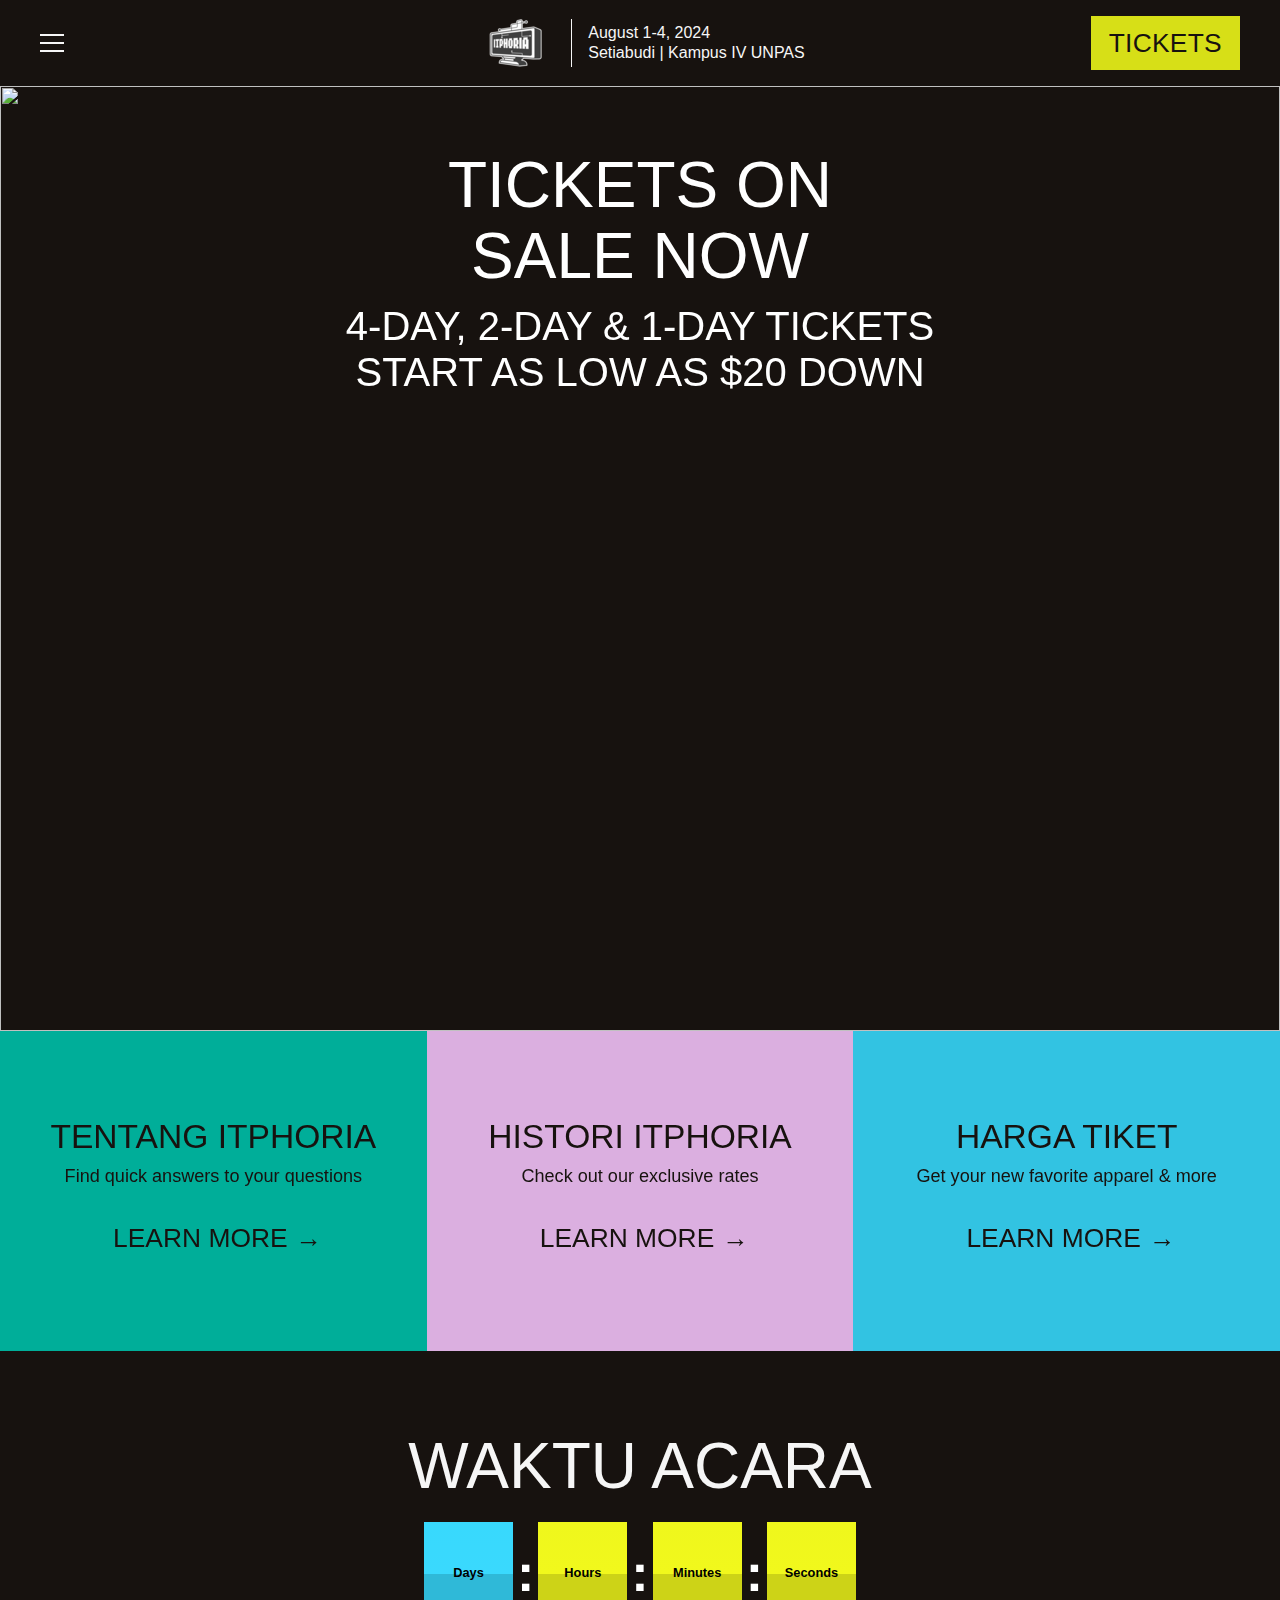
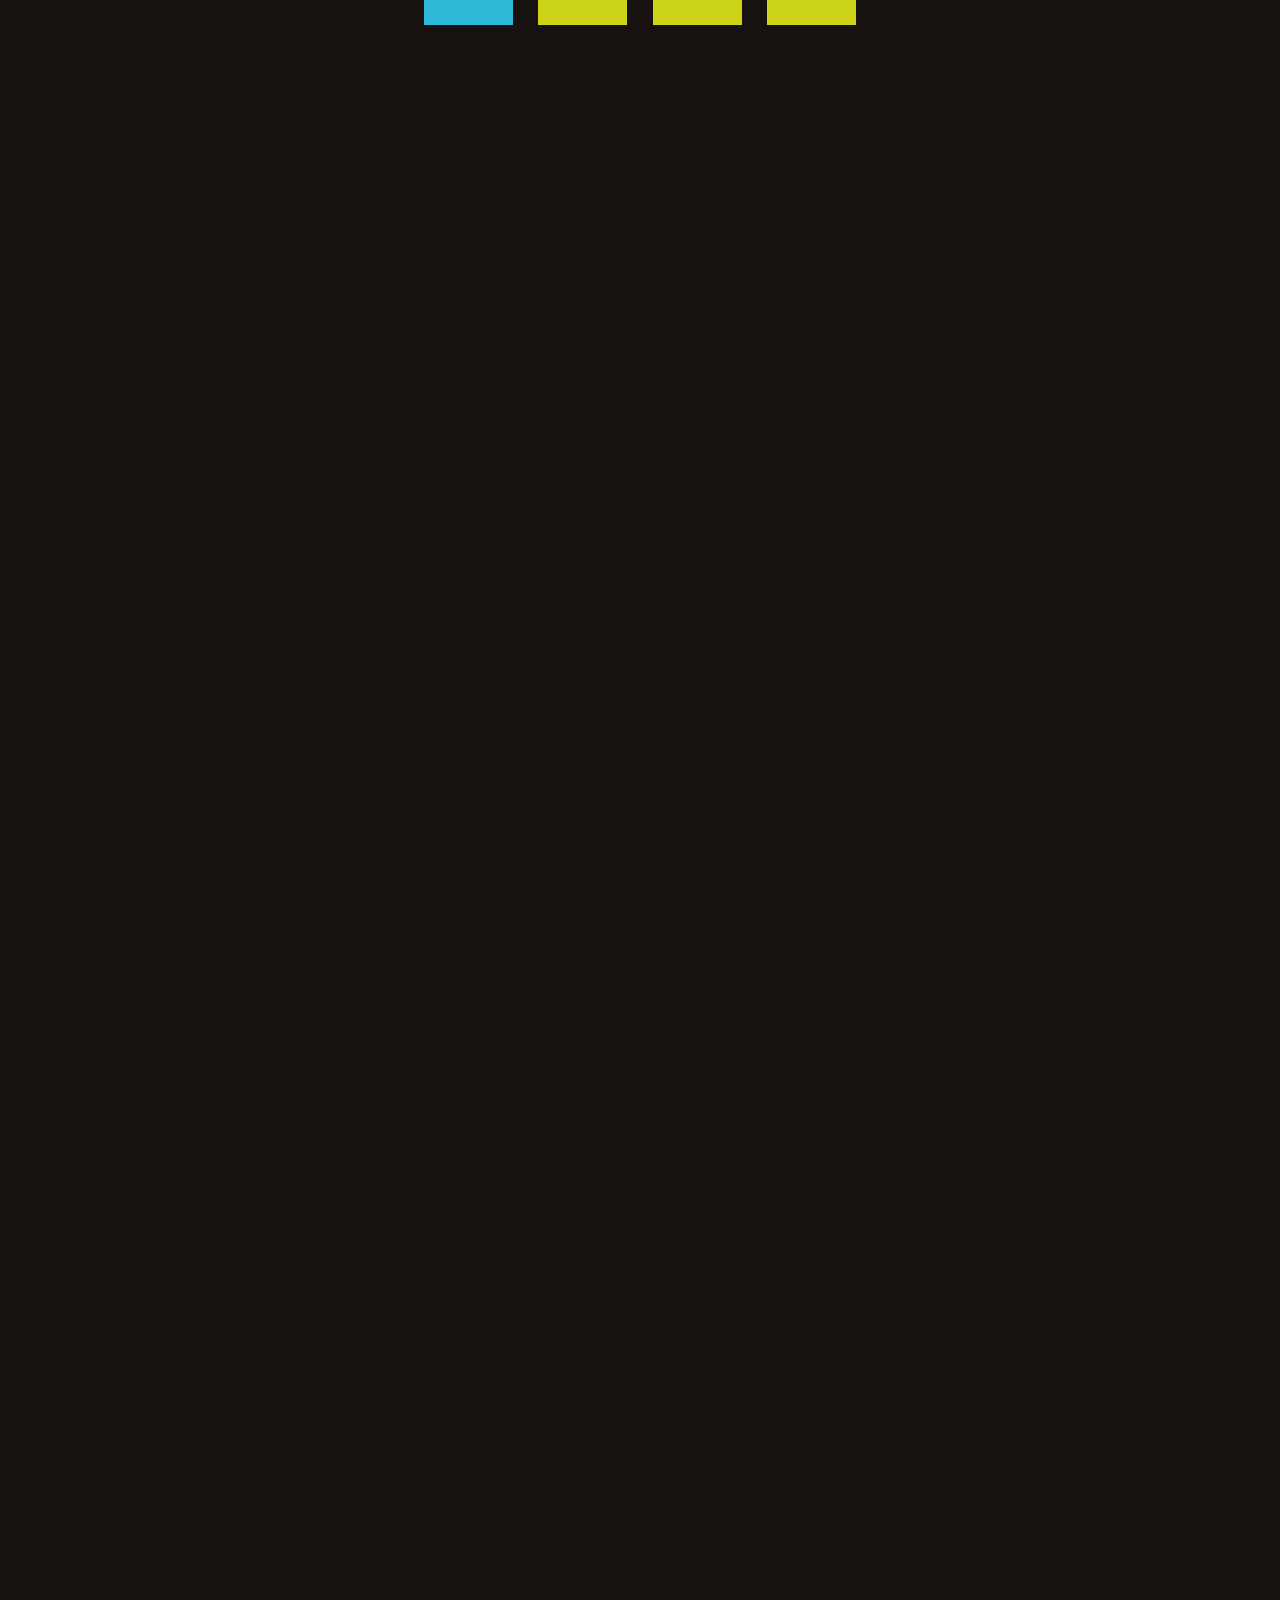
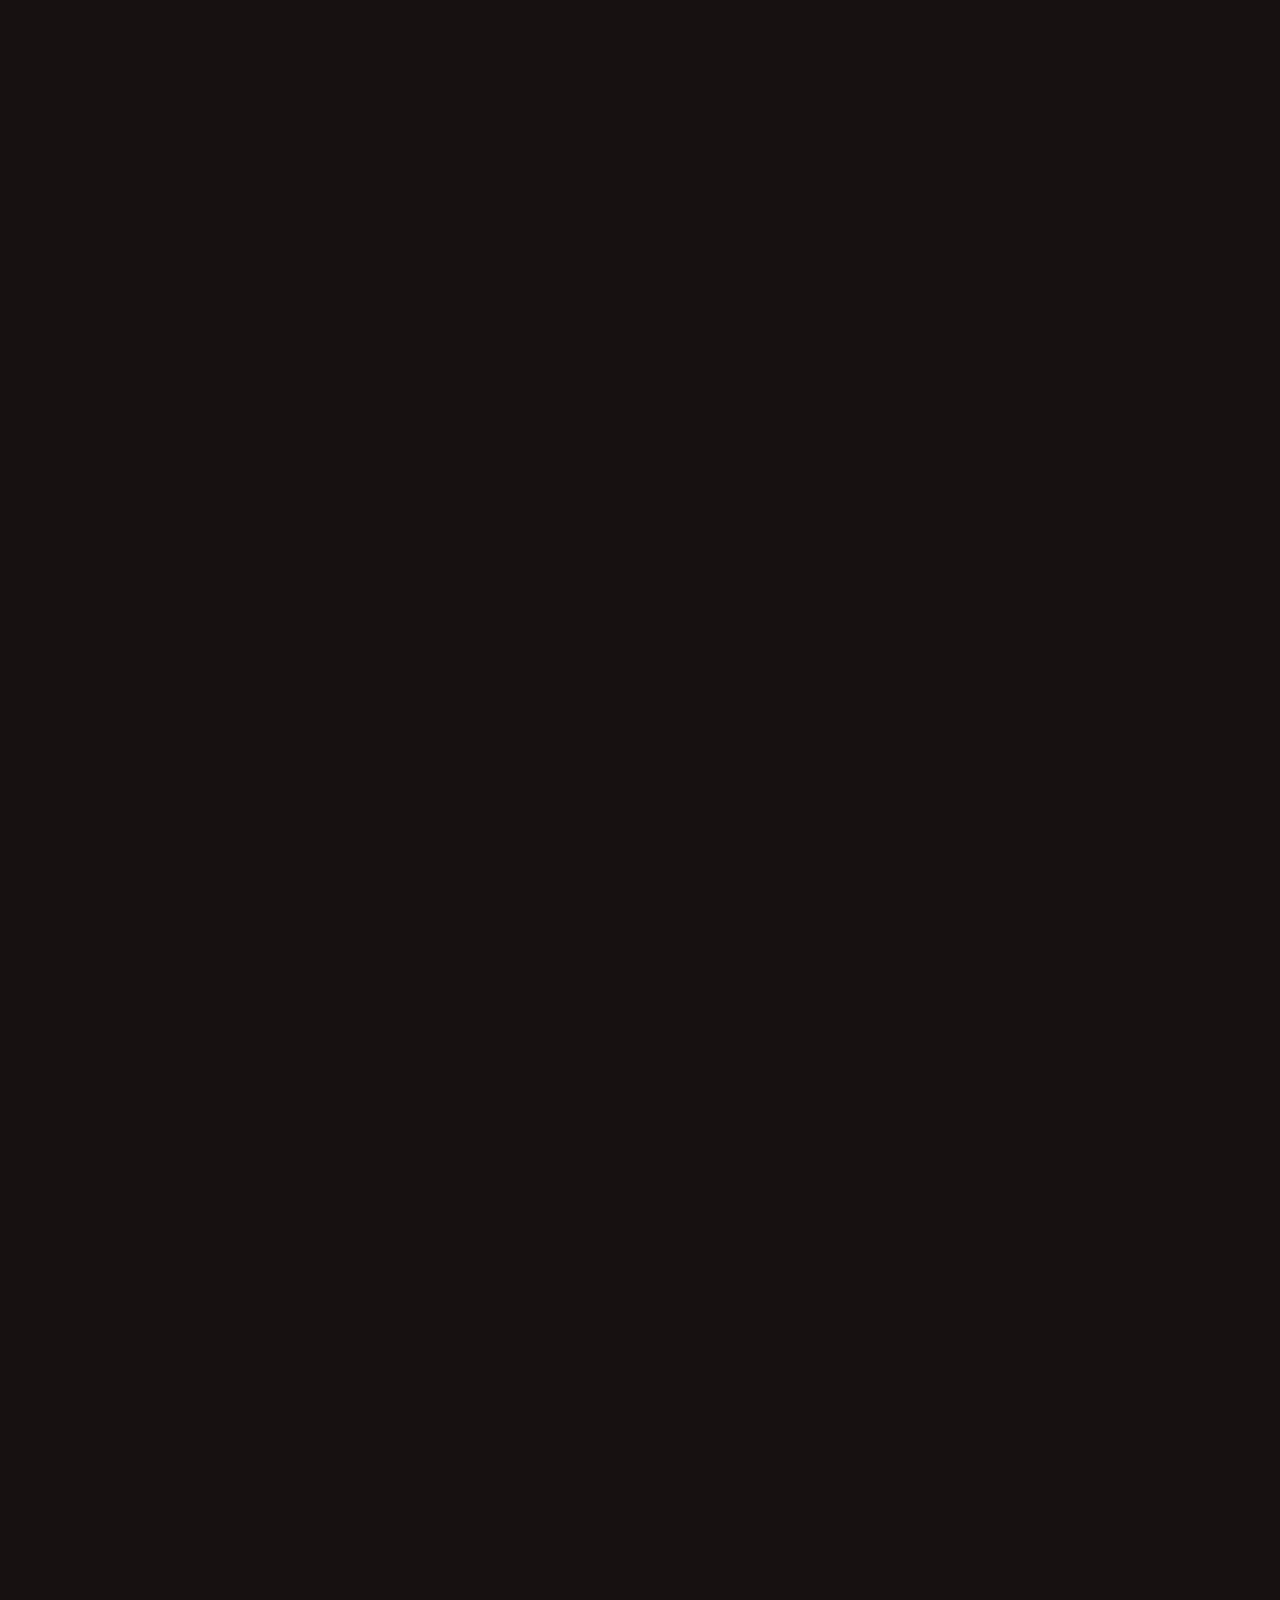
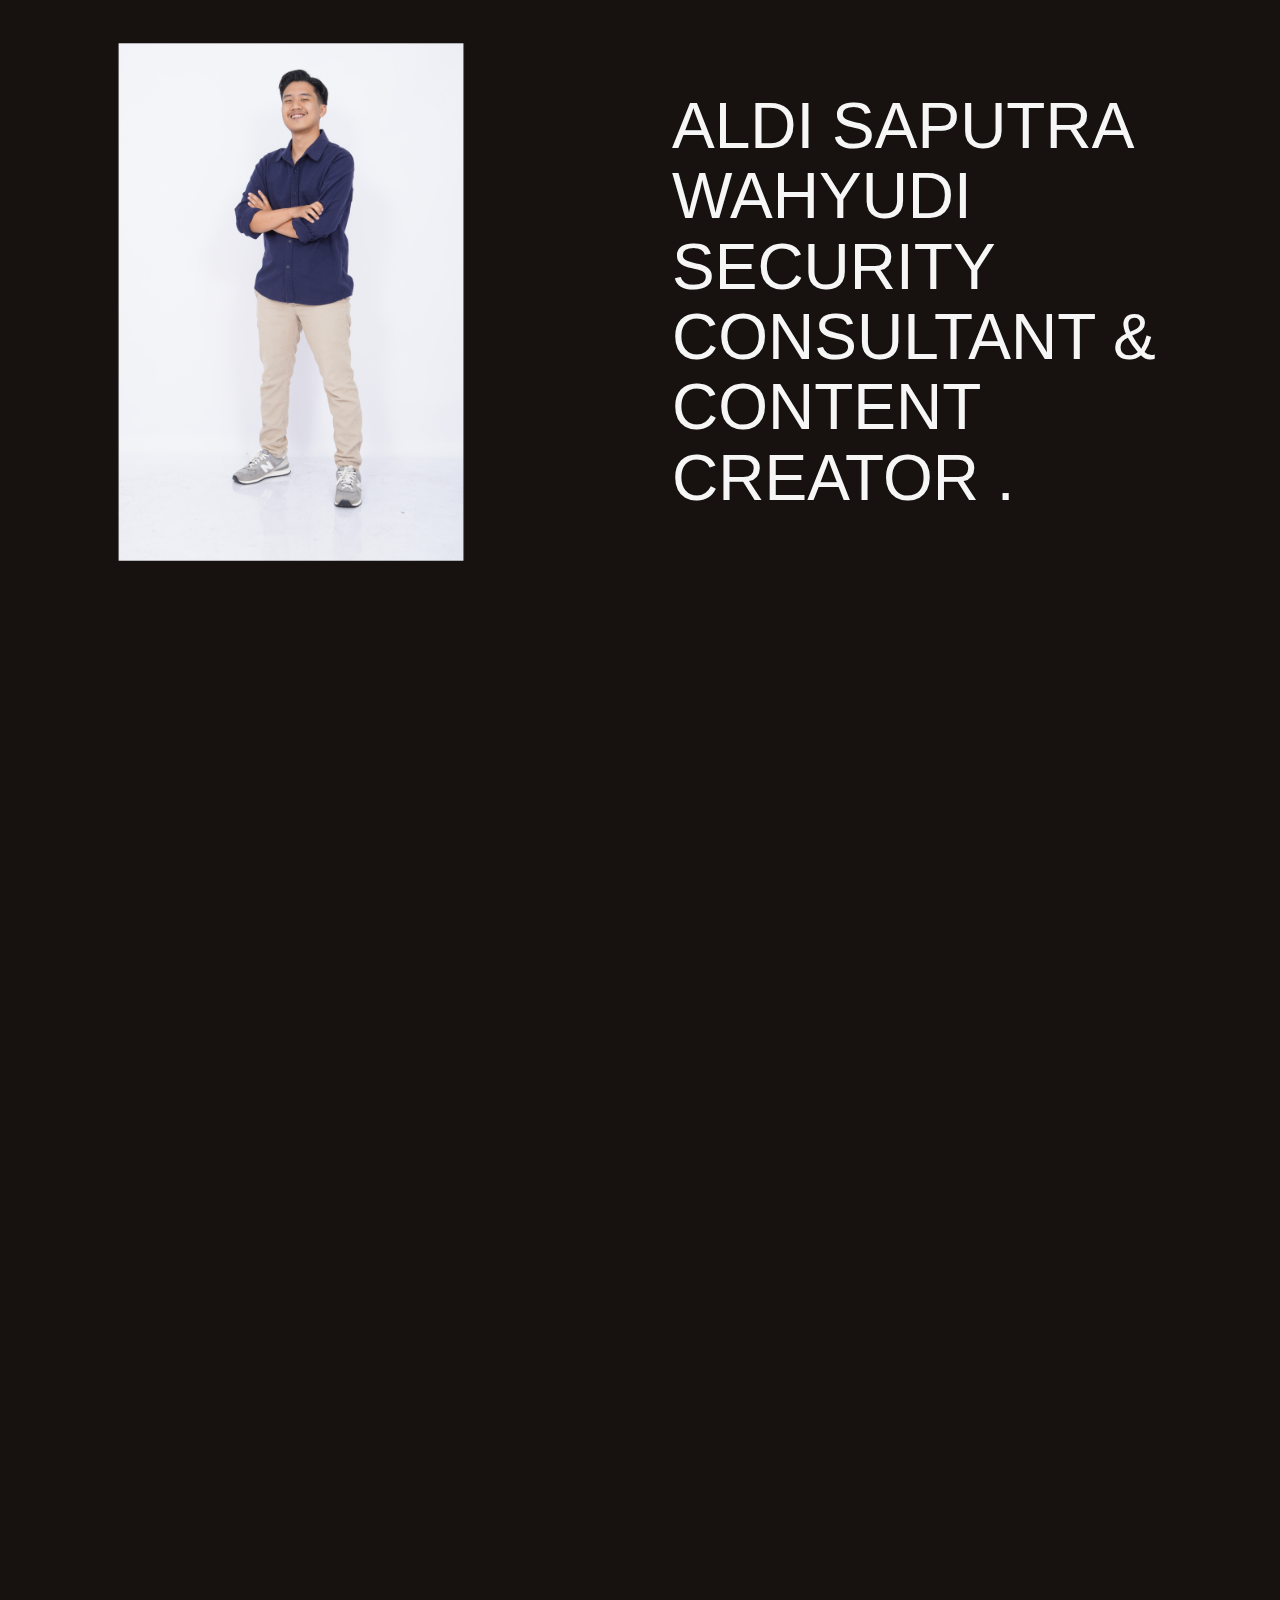
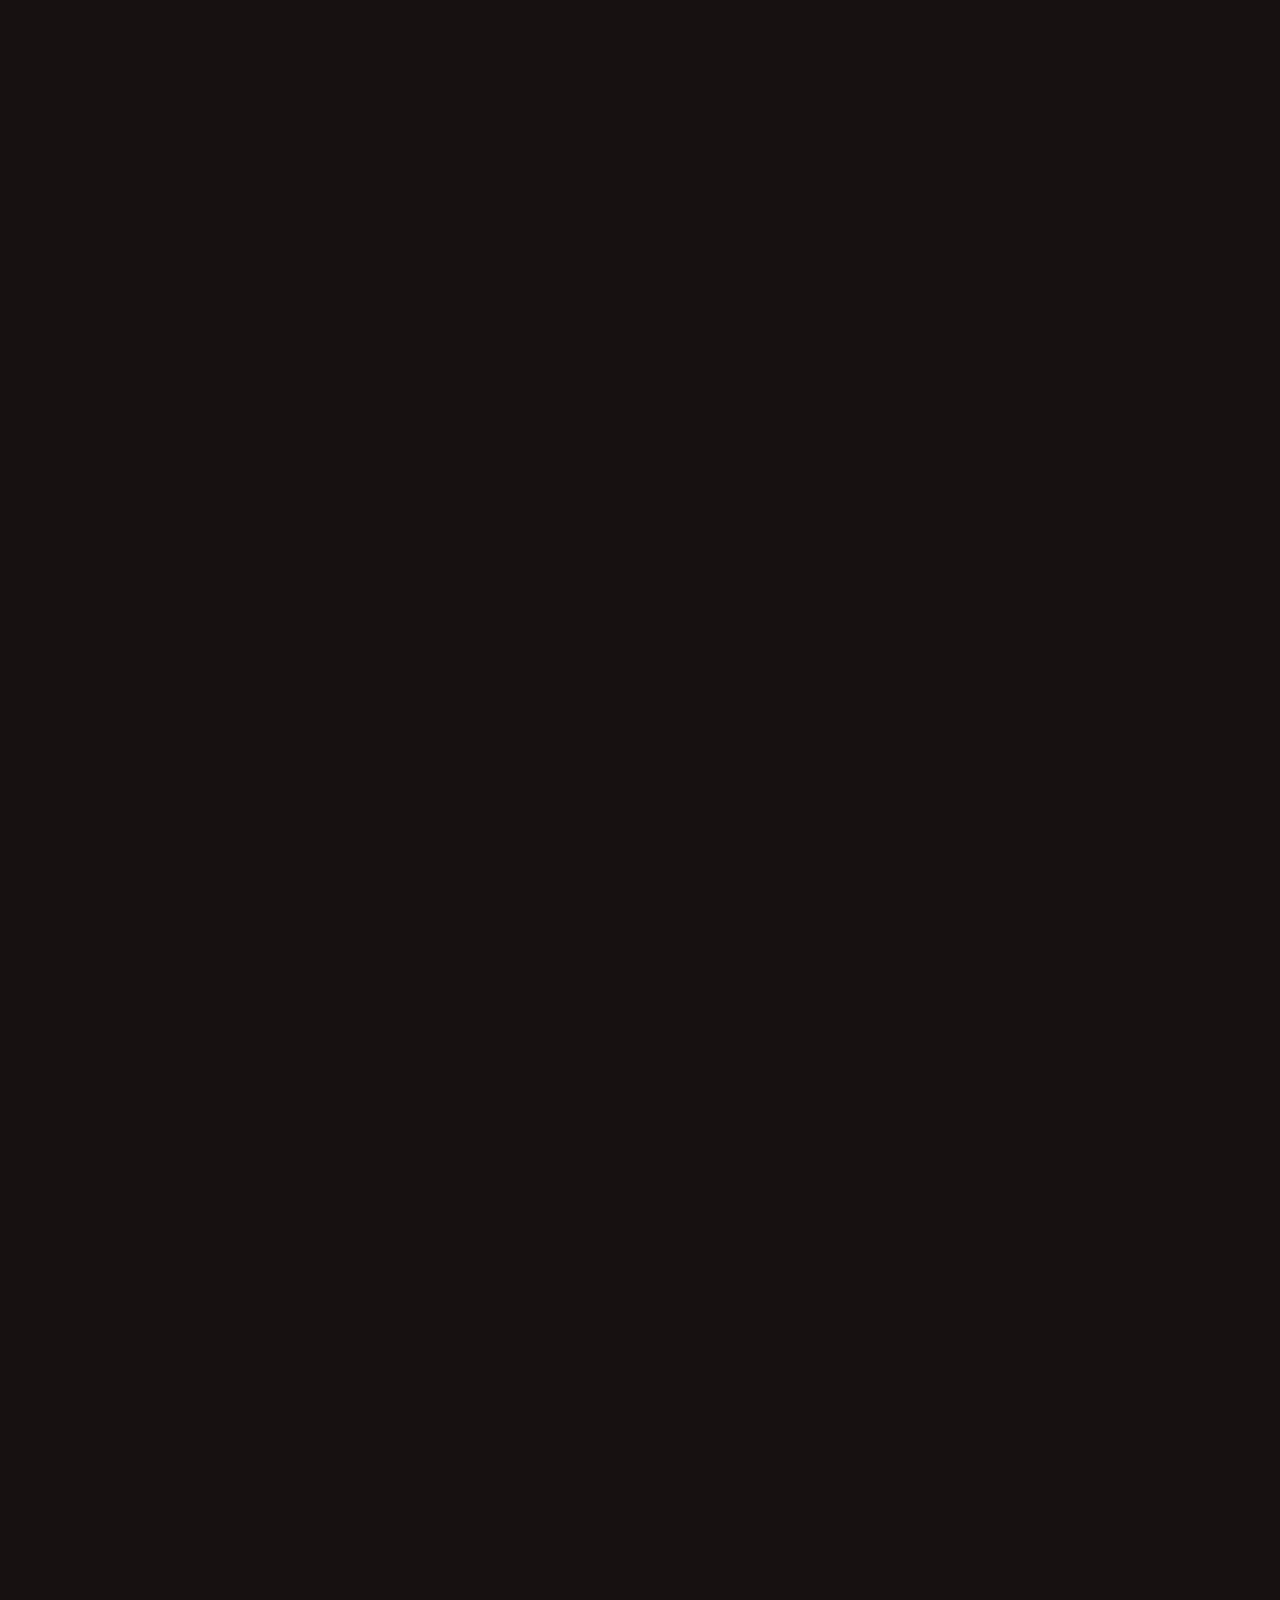
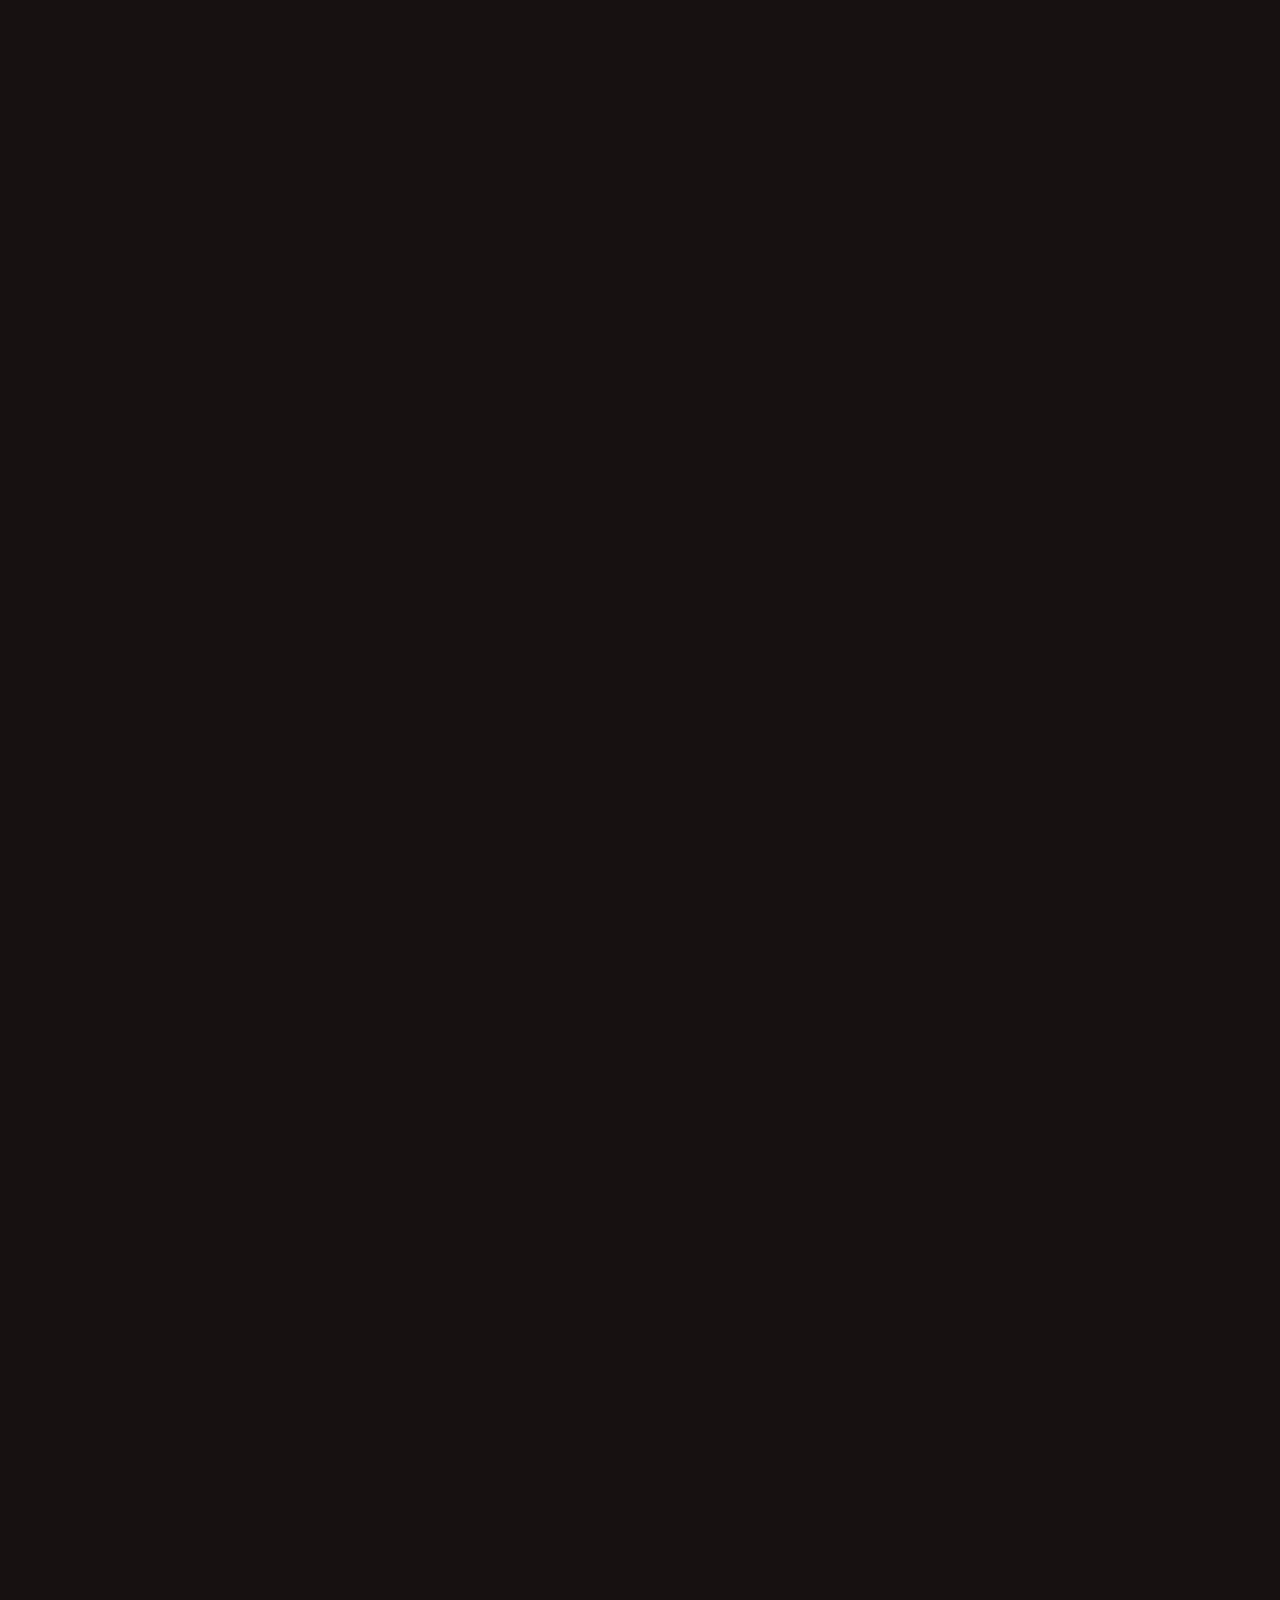
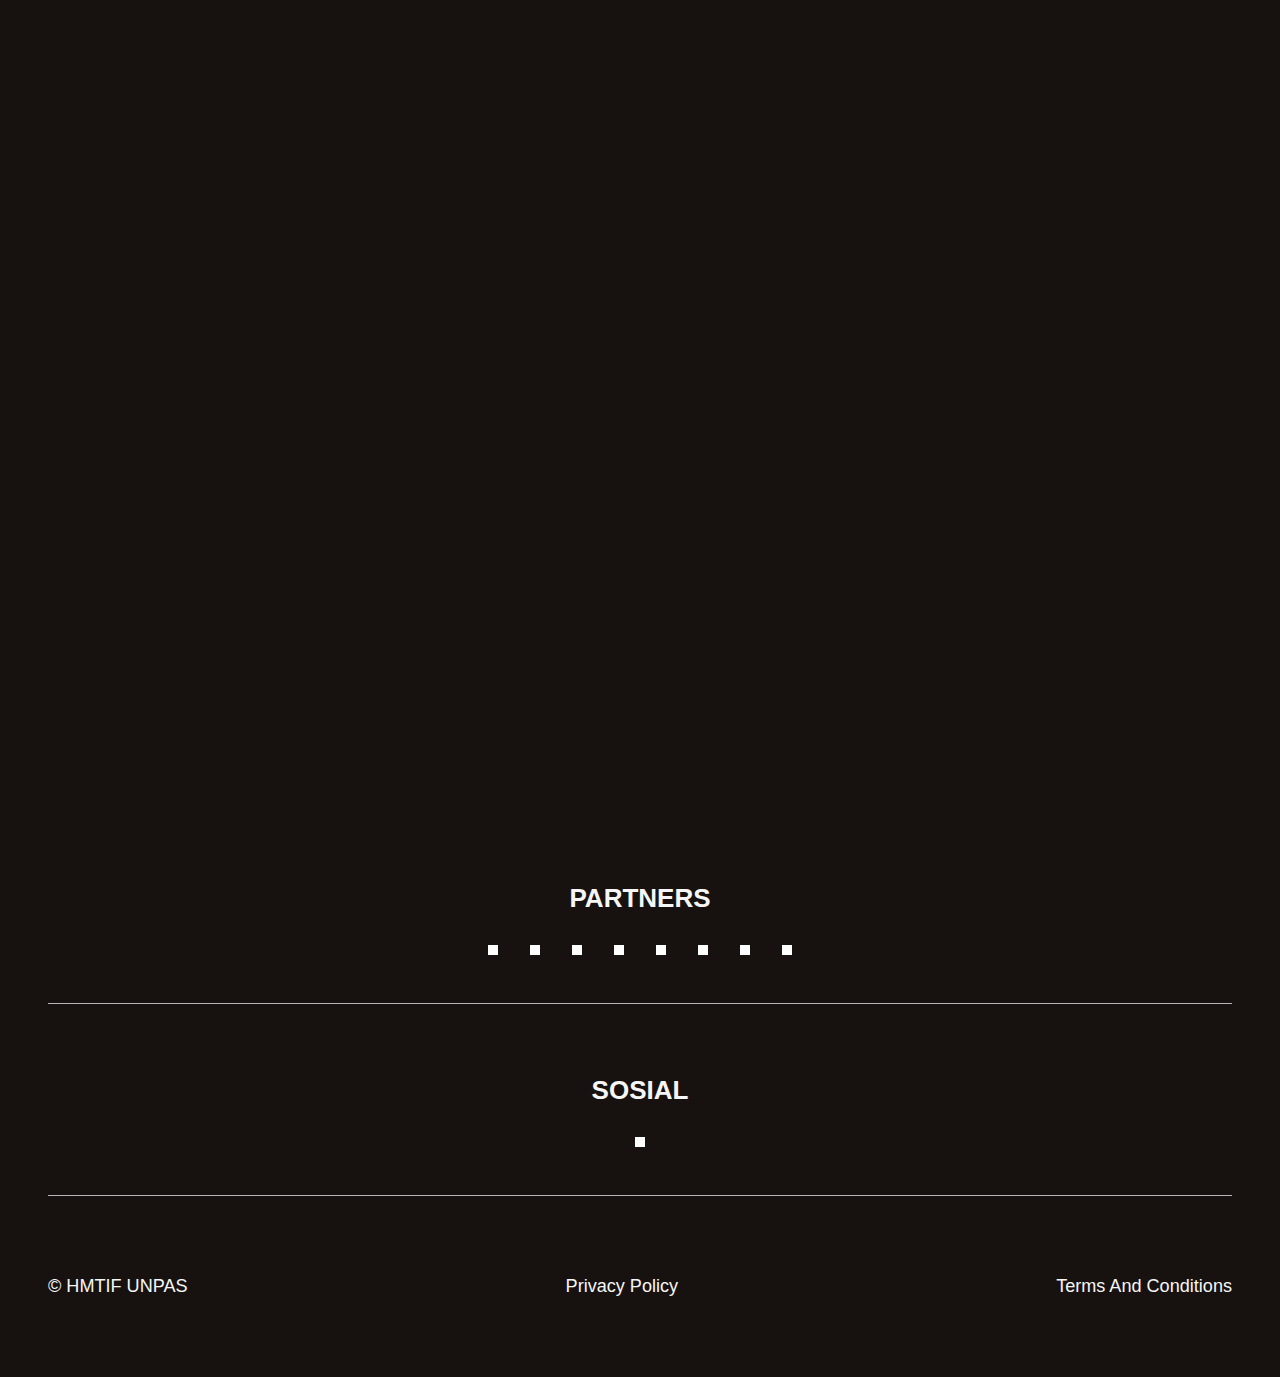
==== index.html @ 521d4f84 "progres #2" ====
<!DOCTYPE html>
<html lang="en">
  <head>
    <meta charset="utf-8" />
    <title>ITPHORIA | HMTIF</title>
    <meta content="width=device-width, initial-scale=1" name="viewport" />
    <link href="https://assets-global.website-files.com/65e1e77c24f2cc3e8c657d6d/css/lollapalooza-2024.8b2ba57f2.min.css" rel="stylesheet" type="text/css" />
    <link rel="stylesheet" type="text/css" href="assets/css/style.css" />
    <link href="https://fonts.googleapis.com" rel="preconnect" />
    <link href="https://fonts.gstatic.com" rel="preconnect" crossorigin="anonymous" />
    <script src="https://ajax.googleapis.com/ajax/libs/webfont/1.6.26/webfont.js" type="text/javascript"></script>
    <script type="text/javascript">
      WebFont.load({ google: { families: ["Oswald:200,300,400,500,600,700"] } });
    </script>
    <script type="text/javascript">
      !(function (o, c) {
        var n = c.documentElement,
          t = " w-mod-";
        (n.className += t + "js"), ("ontouchstart" in o || (o.DocumentTouch && c instanceof DocumentTouch)) && (n.className += t + "touch");
      })(window, document);
    </script>
    <link href="assets/img/logo asli/Logo Edit.png" rel="shortcut icon" type="image/x-icon" />
    <!-- Start VWO Async SmartCode -->
    <link rel="preconnect" href="https://dev.visualwebsiteoptimizer.com" />
    <script type="text/javascript" id="vwoCode">
      window._vwo_code ||
        (function () {
          var account_id = 743261,
            version = 2.1,
            settings_tolerance = 2000,
            hide_element = "body",
            hide_element_style = "opacity:0 !important;filter:alpha(opacity=0) !important;background:none !important",
            /* DO NOT EDIT BELOW THIS LINE */
            f = false,
            w = window,
            d = document,
            v = d.querySelector("#vwoCode"),
            cK = "_vwo_" + account_id + "_settings",
            cc = {};
          try {
            var c = JSON.parse(localStorage.getItem("_vwo_" + account_id + "_config"));
            cc = c && typeof c === "object" ? c : {};
          } catch (e) {}
          var stT = cc.stT === "session" ? w.sessionStorage : w.localStorage;
          code = {
            use_existing_jquery: function () {
              return typeof use_existing_jquery !== "undefined" ? use_existing_jquery : undefined;
            },
            library_tolerance: function () {
              return typeof library_tolerance !== "undefined" ? library_tolerance : undefined;
            },
            settings_tolerance: function () {
              return cc.sT || settings_tolerance;
            },
            hide_element_style: function () {
              return "{" + (cc.hES || hide_element_style) + "}";
            },
            hide_element: function () {
              if (performance.getEntriesByName("first-contentful-paint")[0]) {
                return "";
              }
              return typeof cc.hE === "string" ? cc.hE : hide_element;
            },
            getVersion: function () {
              return version;
            },
            finish: function (e) {
              if (!f) {
                f = true;
                var t = d.getElementById("_vis_opt_path_hides");
                if (t) t.parentNode.removeChild(t);
                if (e) new Image().src = "https://dev.visualwebsiteoptimizer.com/ee.gif?a=" + account_id + e;
              }
            },
            finished: function () {
              return f;
            },
            addScript: function (e) {
              var t = d.createElement("script");
              t.type = "text/javascript";
              if (e.src) {
                t.src = e.src;
              } else {
                t.text = e.text;
              }
              d.getElementsByTagName("head")[0].appendChild(t);
            },
            load: function (e, t) {
              var i = this.getSettings(),
                n = d.createElement("script"),
                r = this;
              t = t || {};
              if (i) {
                n.textContent = i;
                d.getElementsByTagName("head")[0].appendChild(n);
                if (!w.VWO || VWO.caE) {
                  stT.removeItem(cK);
                  r.load(e);
                }
              } else {
                var o = new XMLHttpRequest();
                o.open("GET", e, true);
                o.withCredentials = !t.dSC;
                o.responseType = t.responseType || "text";
                o.onload = function () {
                  if (t.onloadCb) {
                    return t.onloadCb(o, e);
                  }
                  if (o.status === 200) {
                    _vwo_code.addScript({ text: o.responseText });
                  } else {
                    _vwo_code.finish("&e=loading_failure:" + e);
                  }
                };
                o.onerror = function () {
                  if (t.onerrorCb) {
                    return t.onerrorCb(e);
                  }
                  _vwo_code.finish("&e=loading_failure:" + e);
                };
                o.send();
              }
            },
            getSettings: function () {
              try {
                var e = stT.getItem(cK);
                if (!e) {
                  return;
                }
                e = JSON.parse(e);
                if (Date.now() > e.e) {
                  stT.removeItem(cK);
                  return;
                }
                return e.s;
              } catch (e) {
                return;
              }
            },
            init: function () {
              if (d.URL.indexOf("__vwo_disable__") > -1) return;
              var e = this.settings_tolerance();
              w._vwo_settings_timer = setTimeout(function () {
                _vwo_code.finish();
                stT.removeItem(cK);
              }, e);
              var t;
              if (this.hide_element() !== "body") {
                t = d.createElement("style");
                var i = this.hide_element(),
                  n = i ? i + this.hide_element_style() : "",
                  r = d.getElementsByTagName("head")[0];
                t.setAttribute("id", "_vis_opt_path_hides");
                v && t.setAttribute("nonce", v.nonce);
                t.setAttribute("type", "text/css");
                if (t.styleSheet) t.styleSheet.cssText = n;
                else t.appendChild(d.createTextNode(n));
                r.appendChild(t);
              } else {
                t = d.getElementsByTagName("head")[0];
                var n = d.createElement("div");
                n.style.cssText = "z-index: 2147483647 !important;position: fixed !important;left: 0 !important;top: 0 !important;width: 100% !important;height: 100% !important;background: white !important;";
                n.setAttribute("id", "_vis_opt_path_hides");
                n.classList.add("_vis_hide_layer");
                t.parentNode.insertBefore(n, t.nextSibling);
              }
              var o = "https://dev.visualwebsiteoptimizer.com/j.php?a=" + account_id + "&u=" + encodeURIComponent(d.URL) + "&vn=" + version;
              if (w.location.search.indexOf("_vwo_xhr") !== -1) {
                this.addScript({ src: o });
              } else {
                this.load(o + "&x=true");
              }
            },
          };
          w._vwo_code = code;
          code.init();
        })();
    </script>
    <!-- End VWO Async SmartCode -->
    <!-- Google Tag Manager -->
    <script>
      (function (w, d, s, l, i) {
        w[l] = w[l] || [];
        w[l].push({ "gtm.start": new Date().getTime(), event: "gtm.js" });
        var f = d.getElementsByTagName(s)[0],
          j = d.createElement(s),
          dl = l != "dataLayer" ? "&l=" + l : "";
        j.async = true;
        j.src = "https://www.googletagmanager.com/gtm.js?id=" + i + dl;
        f.parentNode.insertBefore(j, f);
      })(window, document, "script", "dataLayer", "GTM-NF4QGD");
    </script>
    <!-- End Google Tag Manager -->
    <style>
      @media screen and (min-width: 480px) {
        .navbar-logo-wrapper-mobile {
          display: none;
        }
      }
      @media screen and (max-width: 479px) {
        .navbar-logo-wrapper-mobile {
          display: flex;
        }
      }
    </style>

    <style>
      .pillars_intro-heading {
        font-kerning: none;
      }

      .section.is-pillars-video {
        opacity: 0;
      }
      .pillars_slide-heading .word {
        opacity: 0.05;
      }
      .pillars_slider {
        flex-wrap: nowrap;
        height: 100vh;
        transform: translate3d(0, 0, 0);
        -webkit-font-smoothing: antialiased;
        will-change: transform;
      }
      .pillars_cta .button,
      .pillars_cta p {
        opacity: 0;
        transform: translateY(100%);
      }
    </style>
  </head>
  <body>
    <div class="page-wrapper">
      <div id="announcement-bar" class="section-announcement">
        <div class="annoucement_component">
          <div class="w-embed">
            <style>
              .announcement-rich-text :is(h1, h2, h3, h4, h5, h6, blockquote) {
                display: none;
              }
              .announcement-rich-text :is(*) {
                color: inherit;
                text-align: center;
              }
              .announcement-rich-text p {
                font-size: 1rem;
              }
              /* 
              button .wrapper-AtBcr {
                opacity: 0;
              } */

              .u-userLauncherColor:not([disabled]) .wrapper-AtBcr {
                opacity: 0;
                display: none;
              }

              .wrapper-AtBcr {
                padding: 1px 1px;
              }

              .container-waktu {
                display: flex;
                justify-content: center;
                align-items: center;
                margin: auto;
              }

              .home-title {
                margin: auto;
              }

              .text-center {
                text-align: center;
                margin: auto;
              }

              button .wrapper-AtBcr {
                display: none;
                background-color: blue;
              }

              .u-userLauncherColor {
                background-color: blue;
              }
            </style>
          </div>
          <div class="announcement_wrapper">
            <div class="announcement-wrapper w-dyn-list"><div class="empty-state w-dyn-empty"></div></div>
          </div>
        </div>
      </div>
      <div class="navbar-logo-wrapper-mobile">
        <a href="index.html" data-tracker="nav-brand-link" aria-current="page" class="brand-link-wrapper w-nav-brand w--current"
          ><img src="assets/img/logo2.png" loading="eager" alt="" class="brand_image" />
          <div class="brand_divider"></div>
          <div id="w-node-_973c1ebf-a823-bf44-f798-4f5f029a559c-029a559a" class="event-info">August 1-4, 2024<br />Setiabudi | Kampus IV UNPAS<br /></div
        ></a>
      </div>
      <div data-animation="over-left" class="navbar w-nav" data-easing2="ease" data-easing="ease" data-collapse="all" role="banner" data-no-scroll="1" data-duration="400" id="header">
        <div class="css-all-breakpoints w-embed">
          <style>
            @media screen and (max-width: 990px) {
              *:focus {
                outline: none;
              }
            }

            h1,
            h2,
            h3,
            h4,
            h5,
            h6,
            .event-info {
              text-wrap: balance;
            }

            .pointer-events-none {
              pointer-events: none;
            }

            .utility-rich-text :is(*) {
              font-family: "Inter" !important;
            }

            .dropdown_list {
              overflow-x: hidden;
            }

            @media screen and (hover: hover) {
              .button:hover {
                text-decoration: none !important;
              }
              .button:hover:not(.is-arrow) {
                background: var(--button-color--tickets-hover);
                border-color: var(--button-color--tickets-hover);
              }
              .button.is-primary:hover {
                background: var(--button-color--primary-hover);
                border-color: var(--button-color--primary-hover);
              }
              .button.is-secondary:hover {
                background: var(--button-color--secondary-hover);
                border-color: var(--button-color--secondary-hover);
              }
              .button.is-reverse:hover {
                background: var(--button-color--tertiary);
                border-color: var(--button-color--tertiary);
                color: var(--swatches--white);
              }
              .button.is-arrow:hover .button-arrow {
                transform: translate(0.25rem, 0px);
              }
              /*Navbar menu links hover*/
              .navbar_links-rt a:hover,
              .navbar_links-help:hover {
                color: var(--swatches--teal);
              }
              .menu-button:hover .menu-button_line {
                background: var(--swatches--teal);
              }

              footer .footer_top-wrapper {
                display: flex;
                justify-content: center;
                align-items: center;
              }

              .footer_link:hover,
              .footer_links-rt a:hover {
                color: var(--swatches--teal);
              }
            }
            .button-arrow {
              transform: translate(0rem, 0px);
              transition: 0.2s;
            }
            .button.is-arrow {
              color: inherit;
            }
            .hero-rt :is(p:last-child, a:last-child) {
              margin-bottom: 0px;
            }

            /*Navbar styles*/
            .navbar_menu {
              overflow-y: auto;
            }
            .navbar_links-rt :is(h1, h2, h3, h4, h5, h6, blockquote, ul, ol),
            .footer_links-rt :is(h1, h2, h3, h4, h5, h6, blockquote, ul, ol) {
              display: none;
            }
            .navbar_links-rt p,
            .footer_links-rt p {
              font-size: inherit;
              line-height: 100%;
            }
            .navbar_links-rt :is(p, a),
            .footer_links-rt :is(p, a) {
              position: relative;
              display: block;
              color: inherit;
              text-decoration: inherit;
              font-size: inherit;
              font-family: inherit;
              font-weight: inherit;
              text-transform: inherit;
              transition: color 0.3s;
            }
            .navbar_links-rt::before,
            .navbar_links-rt::after,
            .navbar_links-rt p:not(p:has(a)),
            .footer_links-rt::before,
            .footer_links-rt::after,
            .footer_links-rt p:not(p:has(a)) {
              display: none;
            }

            .menu-button.w-nav-button.w--open {
              left: 18rem;
            }

            .menu-button.w-nav-button.w--open .menu-button_line {
              background: #fff;
            }
            @media screen and (max-width: 479px) {
              .menu-button.w-nav-button.w--open {
                left: auto;
                right: 0rem;
              }
              .navbar_menu {
                height: 100dvh !important;
              }

              .container-waktu {
                width: 100px;
                height: 100px;
                padding: 20px;
                margin: 20px;
              }

              .hide-waktu {
                display: none;
              }
            }
            .dropdown_list {
              overflow-x: hidden !important;
            }
            .checkbox_field.w--current {
              background: var(--swatches--black);
              color: var(--swatches--white);
            }
            @media screen and (hover: hover) {
              .checkbox_field:hover {
                background: var(--swatches--black);
                color: var(--swatches--white);
              }
            }
          </style>
        </div>
        <div class="hero-cms-css w-embed">
          <style>
            /*Hero primary and base button styling*/
            @media screen and (hover: hover) {
              .hero-billroard-cms_cta-rt:not(.is-secondary) p a:hover {
                background: var(--button-color--primary-hover);
                border-color: var(--button-color--primary-hover);
              }
            }
            .hero-billroard-cms_cta-rt :is(*):not(p:has(a), p a) {
              display: none;
            }
            .hero-billroard-cms_cta-rt:not(.is-secondary) {
              background: var(--button-color--primary);
            }
            .hero-billroard-cms_cta-rt:not(.is-secondary) p a {
              border-radius: var(--button--border-radius);
              border: var(--button--border-size) solid var(--button-color--primary);
              transition: border-color 0.2s, color 0.2s, background-color 0.2s;
            }

            .hero-billroard-cms_cta-rt p {
              font-family: inherit;
              font-weight: inherit;
              font-size: inherit;
            }

            .hero-billroard-cms_cta-rt p a {
              background: var(--button-color--primary);
              padding: var(--button--spacing-vertical) var(--button--spacing-horizontal);
              color: var(--swatches--black);
            }

            /*Hero secondary button styling*/
            .hero-billroard-cms_cta-rt.is-secondary p a {
              background: transparent;
              padding: var(--button--spacing-vertical) 0;
            }
            .hero-billroard-cms_cta-rt.is-secondary p a::after {
              content: "→";
              display: inline-block;
              position: relative;
              width: 18px;
              height: 10px;
              margin-left: 0.5rem;
              right: 0;
              transition: right 0.3s ease;
            }
            .hero-billroard-cms_cta-rt.is-secondary a:hover::after {
              right: -0.5rem;
            }

            /*Color inherit for everything in hero except butons*/
            .hero-billboard-cms_content-wrap :is(*:not(.hero-billroard-cms_cta-rt p a)),
            .hero-billroard-cms_cta-rt.is-secondary p a {
              color: inherit;
            }
            /*Color inherit for everything in Promo billboards */
            .promo-billboards_item :is(*) {
              color: inherit;
            }
            @media screen and (min-width: 992px) {
              /*Alignment inside content item*/
              .hero-billboard-cms_content-wrap[data-alignment="left"],
              .hero-billboard-cms_inner-wrap[data-alignment="left"] {
                align-items: start;
                text-align: left;
              }
              .hero-billboard-cms_content-wrap[data-alignment="center"],
              .hero-billboard-cms_inner-wrap[data-alignment="center"] {
                align-items: center;
                text-align: center;
              }
              .hero-billboard-cms_content-wrap[data-alignment="right"],
              .hero-billboard-cms_inner-wrap[data-alignment="right"] {
                align-items: end;
                text-align: right;
              }
              /*Layout when poster is NOT active*/
              .hero-billboard-cms_wrap[data-poster=""][data-alignment="left"] {
                justify-content: start;
              }
              .hero-billboard-cms_wrap[data-poster=""][data-alignment="center"] {
                justify-content: center;
              }
              .hero-billboard-cms_wrap[data-poster=""][data-alignment="right"] {
                justify-content: end;
              }

              /*Horizontal poster layout */
              .hero-billboard-cms_wrap[data-poster="horizontal"],
              .hero-billboard-cms_wrap[data-poster="slider"] {
                justify-content: space-between !important;
                text-align: left !important;
              }
              .hero-billboard-cms_wrap[data-poster="horizontal"] .hero-billboard-cms_content-wrap,
              .hero-billboard-cms_wrap[data-poster="slider"] .hero-billboard-cms_content-wrap {
                max-width: 50%;
              }
              .hero-billboard-cms_wrap[data-poster="horizontal"] .hero-billboard-cms_content-wrap,
              .hero-billboard-cms_wrap[data-poster="horizontal"] .hero-billboard-cms_inner-wrap,
              .hero-billboard-cms_wrap[data-poster="slider"] .hero-billboard-cms_content-wrap,
              .hero-billboard-cms_wrap[data-poster="slider"] .hero-billboard-cms_inner-wrap {
                align-items: start !important;
                text-align: left !important;
              }
              /*Vertical poster layout*/
              .hero-billboard-cms_wrap[data-poster="vertical"],
              .hero-billboard-cms_wrap[data-poster="lineup-poster"] {
                align-items: center;
                text-align: center !important;
                flex-direction: column;
              }
              .hero-billboard-cms_wrap[data-poster="vertical"] .hero-billboard-cms_content-wrap,
              .hero-billboard-cms_wrap[data-poster="vertical"] .hero-billboard-cms_inner-wrap,
              .hero-billboard-cms_wrap[data-poster="lineup-poster"] .hero-billboard-cms_content-wrap,
              .hero-billboard-cms_wrap[data-poster="lineup-poster"] .hero-billboard-cms_inner-wrap {
                align-items: center !important;
                text-align: center !important;
              }

              /*Hero section padding*/
              .container.is-hero[data-vertical-padding="small"] {
                padding: 4rem 0;
              }
              .container.is-hero[data-vertical-padding="medium"] {
                padding: 6rem 0;
              }
              .container.is-hero[data-vertical-padding="large"] {
                padding: 9rem 0;
              }

              /*Promo billboards items padding*/
              .promo-billboards_item[data-vertical-padding="small"] {
                padding: 4rem 2.5rem;
              }
              .promo-billboards_item[data-vertical-padding="medium"] {
                padding: 6rem 2.5rem;
              }

              /*Alignment for Promo billboards items*/
              .promo-billboards_item[data-alignment="left"],
              .promo-billboards_item[data-alignment="left"] .promo-billboards_content-wrap {
                align-items: start;
                text-align: left;
              }
              .promo-billboards_item[data-alignment="center"],
              .promo-billboards_item[data-alignment="center"] .promo-billboards_content-wrap {
                align-items: center;
                text-align: center;
              }
              .promo-billboards_item[data-alignment="right"],
              .promo-billboards_item[data-alignment="right"] .promo-billboards_content-wrap {
                align-items: end;
                text-align: right;
              }
            }

            .hero-cms_bg-image[data-bg-image-position="top"] {
              object-position: 50% 0%;
            }
            .hero-cms_bg-image[data-bg-image-position="center"] {
              object-position: 50% 50%;
            }
            .hero-cms_bg-image[data-bg-image-position="bottom"] {
              object-position: 50% 100%;
            }
            @media screen and (max-width: 991px) {
              /*Hero section padding*/
              .container.is-hero[data-vertical-padding="small"] {
                padding: 3rem 0;
              }
              .container.is-hero[data-vertical-padding="medium"] {
                padding: 4rem 0;
              }
              .container.is-hero[data-vertical-padding="large"] {
                padding: 5rem 0;
              }
            }
            .container.is-hero[data-vertical-padding="no-bottom-padding"] {
              padding-bottom: 0;
            }

            .img-insta {
              border-radius: 30%;
            }
          </style>
        </div>
        <header class="container nav-container">
          <nav role="navigation" id="nav" class="navbar_menu w-nav-menu">
            <div class="navbar_outer-wrapper">
              <div class="navbar_inner-wrapper">
                <div class="navbar_links-collection w-dyn-list">
                  <div role="list" class="navbar_links-list w-dyn-items">
                    <div role="listitem" class="navbar_links-cms-item w-dyn-item">
                      <div class="navbar_links-rt is-top w-richtext">
                        <p><a href="index.html" aria-current="page" class="w--current">Home</a></p>
                        <p><a href="page/lineup.html">Lineup</a></p>
                        <p><a href="page/ticket.html">Tickets</a></p>
                        <p><a href="page/exp.html">Experience</a></p>
                      </div>

                      <div class="navbar_links-rt w-richtext">
                        <p><a href="lokasi.html" target="_blank">Location</a></p>
                        <p><a href="tiket.html" target="_blank">Buy Merch</a></p>
                        <p><a href="boking.html" target="_blank">Information</a></p>
                      </div>
                    </div>
                  </div>
                </div>
                <div class="navbar_menu-btn-wrap"><a id="nav-primary-btn" data-tracker="nav-menu-tickets-btn" href="page/ticket.html" class="button w-button">Tickets</a></div>
              </div>
            </div>
            <div class="navbar_bg-wrap">
              <img src="https://assets-global.website-files.com/65e1e77c24f2cc3e8c657d6d/65e9a145ce7c7d70addfbe1c_Top.Red.svg" loading="lazy" alt="" class="navbar_img-top-left" /><img
                src="https://assets-global.website-files.com/65e1e77c24f2cc3e8c657d6d/65e9a13b084e2e85c9f7fff0_TopLeft.svg"
                loading="lazy"
                alt=""
                class="navbar_img-top-right"
              /><img src="https://assets-global.website-files.com/65e1e77c24f2cc3e8c657d6d/65e9a4ae39c2ad2307a8aa7b_Left.jpg" loading="lazy" alt="" class="navbar_img-left" /><img
                src="https://assets-global.website-files.com/65e1e77c24f2cc3e8c657d6d/65e9a4abb80f12133036ec08_Right.jpg"
                loading="lazy"
                alt=""
                class="navbar_img-right"
              /><img src="https://assets-global.website-files.com/65e1e77c24f2cc3e8c657d6d/65e2e515cd2f1bebcdbdebdb_footer-bottom-shape.svg" loading="lazy" alt="" class="navbar_img-bottom" />
            </div>
          </nav>
          <div id="nav-btn" data-tracker="nav-menu-btn" class="menu-button w-nav-button">
            <div id="nav-icon" class="menu-button_inner-wrap">
              <div class="menu-button_line top"></div>
              <div class="menu-button_line center"></div>
              <div class="menu-button_line bottom"></div>
            </div>
          </div>
          <div class="portrait-hide absolute">
            <a href="index.html" data-tracker="nav-brand-link" aria-current="page" class="brand-link-wrapper w-nav-brand w--current"
              ><img src="assets/img/logo2.png" loading="eager" alt="" class="brand_image" />
              <div class="brand_divider"></div>
              <div id="w-node-_973c1ebf-a823-bf44-f798-4f5f029a559c-029a559a" class="event-info">August 1-4, 2024<br />Setiabudi | Kampus IV UNPAS<br /></div
            ></a>
          </div>
          <div class="nav_cta-wrap tablet-hide"><a id="header-primary-btn" data-tracker="nav-tickets-btn" href="page/ticket.html" class="button w-button">TICKETS</a></div>
        </header>
      </div>
      <div class="hero-lightbox-css w-embed">
        <style>
          .video-play-icon #iconTriangle,
          .video-play-icon #iconCircle {
            fill: #fff;
            transition: fill 0.25s ease;
          }
          .video-play-icon #iconCircle {
            fill: rgba(255, 255, 255, 0.2);
            transition: all 0.25s ease;
          }
          @media screen and (hover: hover) {
            .hero-billboard-cms_lightbox:hover .video-play-icon #iconCircle {
              fill: rgba(255, 255, 255, 0.4);
            }
          }
        </style>
      </div>
      <div class="w-embed">
        <style>
          body {
            scroll-behavior: auto !important;
          }
        </style>
      </div>
      <main class="main-wrapper">
        <div class="home-hero-wrap">
          <div class="hero-cms_wrapper w-dyn-list">
            <div role="list" class="hero-cms_list w-dyn-items">
              <div role="listitem" class="hero-cms_item w-dyn-item">
                <section id="hero" class="section hero">
                  <div class="hero-billboard-cms_bg">
                    <div class="hero-cms_bg-image-embed w-embed">
                      <picture>
                        <!-- Portrait image for mobile devices -->
                        <source media="(max-width: 479px)" srcset="assets/img/home.png" />
                        <!-- Landscape image for desktops -->
                        <source media="(min-width: 480px)" srcset="assets/img/home.png" />
                        <!-- Fallback for browsers that do not support picture element -->
                        <img class="hero-cms_bg-image" data-bg-image-position="bottom" src="assets/img/home.png" />
                      </picture>
                    </div>
                    <div class="hero-billboard_bg-overlay"></div>
                  </div>
                  <div data-container-layout="horizontal" data-vertical-padding="small" class="container is-hero is-home">
                    <div data-poster="horizontal" data-alignment="left" class="hero-billboard-cms_wrap">
                      <div data-alignment="left" style="color: white" class="hero-billboard-cms_content-wrap home-title">
                        <div data-alignment="center" class="hero-billboard-cms_inner-wrap">
                          <h1 class="heading-6 text-center">TICKETS ON SALE NOW</h1>
                          <h2 class="heading-l text-center">4-Day, 2-Day &amp; 1-Day Tickets start as low as $20 down</h2>
                        </div>
                        <div data-alignment="left" class="hero-billboard-cms_inner-wrap">
                          <!-- <div class="hero-billroard-cms_cta-rt w-richtext">
                            <p><a href="page/ticket.html">BUY TICKETS</a></p>
                          </div> -->
                          <p class="text-small w-dyn-bind-empty"></p>
                        </div>
                        <div class="hero-billroard-cms_cta-rt is-secondary w-dyn-bind-empty w-richtext"></div>
                      </div>
                      <!-- <div class="hero-billboard-cms_poster-wrap">
                        <img
                          alt=""
                          loading="lazy"
                          src="https://assets-global.website-files.com/65e1e77c24f2cc3e8c657dab/6601add9ce12edc59dfcee7c_LOL24-AdmatByDay-03.25-A-WEB.jpg"
                          sizes="(max-width: 479px) 93vw, (max-width: 767px) 96vw, (max-width: 991px) 69vw, 44vw"
                          srcset="
                            https://assets-global.website-files.com/65e1e77c24f2cc3e8c657dab/6601add9ce12edc59dfcee7c_LOL24-AdmatByDay-03.25-A-WEB-p-500.jpg   500w,
                            https://assets-global.website-files.com/65e1e77c24f2cc3e8c657dab/6601add9ce12edc59dfcee7c_LOL24-AdmatByDay-03.25-A-WEB-p-800.jpg   800w,
                            https://assets-global.website-files.com/65e1e77c24f2cc3e8c657dab/6601add9ce12edc59dfcee7c_LOL24-AdmatByDay-03.25-A-WEB-p-1080.jpg 1080w,
                            https://assets-global.website-files.com/65e1e77c24f2cc3e8c657dab/6601add9ce12edc59dfcee7c_LOL24-AdmatByDay-03.25-A-WEB.jpg        1200w
                          "
                          class="hero-billboard-cms_poster-img"
                        />
                        <div class="button-wrapper share w-condition-invisible"><a href="#" class="button is-secondary w-button">Share lineup</a></div>
                        <a href="#" class="hero-billboard-cms_lightbox w-inline-block w-condition-invisible w-dyn-bind-empty w-lightbox"
                          ><img
                            alt=""
                            loading="lazy"
                            src="https://assets-global.website-files.com/65e1e77c24f2cc3e8c657dab/6601add9ce12edc59dfcee7c_LOL24-AdmatByDay-03.25-A-WEB.jpg"
                            sizes="100vw"
                            srcset="
                              https://assets-global.website-files.com/65e1e77c24f2cc3e8c657dab/6601add9ce12edc59dfcee7c_LOL24-AdmatByDay-03.25-A-WEB-p-500.jpg   500w,
                              https://assets-global.website-files.com/65e1e77c24f2cc3e8c657dab/6601add9ce12edc59dfcee7c_LOL24-AdmatByDay-03.25-A-WEB-p-800.jpg   800w,
                              https://assets-global.website-files.com/65e1e77c24f2cc3e8c657dab/6601add9ce12edc59dfcee7c_LOL24-AdmatByDay-03.25-A-WEB-p-1080.jpg 1080w,
                              https://assets-global.website-files.com/65e1e77c24f2cc3e8c657dab/6601add9ce12edc59dfcee7c_LOL24-AdmatByDay-03.25-A-WEB.jpg        1200w
                            "
                            class="hero-billboard-cms_lightbox-image"
                          />
                          <div class="video-play-icon w-embed">
                            <svg display="block" width="100%" height="100%" viewBox="0 0 80 80" fill="none" xmlns="http://www.w3.org/2000/svg">
                              <circle id="iconCircle" cx="40" cy="40" r="39" stroke="white" stroke-width="2" />
                              <path id="iconTriangle" d="M30 22.5929L59.965 39.5L30 56.4071L30 22.5929Z" stroke="white" stroke-width="2" />
                            </svg>
                          </div>
                          <script type="application/json" class="w-json">
                            {
                              "items": [],
                              "group": ""
                            }
                          </script></a
                        >
                      </div> -->
                    </div>
                  </div>
                  <div data-overlay-color="" class="hero-billboard-cms_bg is-bottom">
                    <div style="background-image: none" class="hero-billboard_bg-bottom-image w-condition-invisible"></div>
                    <div class="hero-billboard_bg-overlay"></div>
                  </div>
                </section>
              </div>
            </div>
          </div>
          <section class="promo-billboards">
            <div class="promo-billboards_wrapper w-dyn-list">
              <div role="list" class="promo-billboards_list w-dyn-items">
                <div data-vertical-padding="small" data-alignment="center" role="listitem" class="promo-billboards_item w-dyn-item">
                  <img alt="" loading="lazy" width="Auto" src="" class="promo-billboards_image w-dyn-bind-empty" />
                  <div class="promo-billboards_content-wrap">
                    <h3 class="promo-block">TENTANG ITPHORIA</h3>
                    <p>Find quick answers to your questions</p>
                  </div>
                  <div class="hero-billroard-cms_cta-rt is-secondary w-richtext">
                    <p><a href="about.html" target="_blank">LEARN MORE</a></p>
                  </div>
                  <div class="promo-billboards_bg">
                    <div style="background-color: #00ae99" class="promo-billboards_bg-overlay"></div>
                    <img alt="" loading="lazy" src="" class="promo-billboards_bg-img w-dyn-bind-empty" />
                  </div>
                </div>
                <div data-vertical-padding="small" data-alignment="center" role="listitem" class="promo-billboards_item w-dyn-item">
                  <img alt="" loading="lazy" width="Auto" src="" class="promo-billboards_image w-dyn-bind-empty" />
                  <div class="promo-billboards_content-wrap">
                    <h3 class="promo-block">HISTORI ITPHORIA</h3>
                    <p>Check out our exclusive rates</p>
                  </div>
                  <div class="hero-billroard-cms_cta-rt is-secondary w-richtext">
                    <p><a href="About.html" target="_blank">LEARN MORE</a></p>
                  </div>
                  <div class="promo-billboards_bg">
                    <div style="background-color: #dbafe0" class="promo-billboards_bg-overlay"></div>
                    <img alt="" loading="lazy" src="" class="promo-billboards_bg-img w-dyn-bind-empty" />
                  </div>
                </div>
                <div data-vertical-padding="small" data-alignment="center" role="listitem" class="promo-billboards_item w-dyn-item">
                  <img alt="" loading="lazy" width="Auto" src="" class="promo-billboards_image w-dyn-bind-empty" />
                  <div class="promo-billboards_content-wrap">
                    <h3 class="promo-block">HARGA TIKET</h3>
                    <p>Get your new favorite apparel &amp; more</p>
                  </div>
                  <div class="hero-billroard-cms_cta-rt is-secondary w-richtext">
                    <p>
                      <a href="about.html" target="_blank">LEARN MORE</a>
                    </p>
                  </div>
                  <div class="promo-billboards_bg">
                    <div style="background-color: #32c3e2" class="promo-billboards_bg-overlay"></div>
                    <img alt="" loading="lazy" src="" class="promo-billboards_bg-img w-dyn-bind-empty" />
                  </div>
                </div>
              </div>
            </div>
          </section>
        </div>
        <div data-tracker="brand-pillars-section" class="pillars_section">
          <div class="pillars_wrapper">
            <div class="progress-bar"><div class="progress-bar-handle"></div></div>
            <section data-pillars="intro" class="section is-pillars-intro">
              <div class="pillars_intro-heading-wrap">
                <div class="heading-m"><h1>WAKTU ACARA</h1></div>

                <div class="pillars_intro-alignment-marker"></div>
                <div class="container-waktu">
                  <div class="counter">
                    <div class="counter__box black-white">
                      <p class="counter__time" id="days"></p>
                      <p class="counter__duration">days</p>
                    </div>
                    <p class="dots">:</p>
                    <div class="counter__box sky-blue">
                      <p class="counter__time" id="hours"></p>
                      <p class="counter__duration">hours</p>
                    </div>
                    <p class="dots">:</p>
                    <div class="counter__box sky-blue">
                      <p class="counter__time" id="minutes"></p>
                      <p class="counter__duration">minutes</p>
                    </div>
                    <p class="dots hide-waktu">:</p>
                    <div class="counter__box sky-blue hide-waktu">
                      <p class="counter__time" id="seconds"></p>
                      <p class="counter__duration">seconds</p>
                    </div>
                  </div>
                </div>
              </div>
            </section>
            <section data-pillars="video" class="section is-pillars-video">
              <div class="pillars_intro-video-wrap">
                <div class="pillars_video-wrap">
                  <div
                    data-poster-url="assets/img/home.png"
                    data-video-urls="assets/video/vid1.mp4 ,assets/video/vid1.mp4"
                    data-autoplay="true"
                    data-loop="true"
                    data-wf-ignore="true"
                    class="pillars_video w-background-video w-background-video-atom"
                  >
                    <video id="0ef87fd1-c2e4-9f80-8717-3df28d9da06a-video" autoplay="" loop="" style="background-image: url('assets/img/home.png')" muted="" playsinline="" data-wf-ignore="true" data-object-fit="cover">
                      <source src="assets/video/vid1.mp4" data-wf-ignore="true" />
                      <source src="assets/video/vid1.mp4" data-wf-ignore="true" />
                    </video>
                  </div>
                  <div
                    data-poster-url="assets/img/home.png"
                    data-video-urls="https://assets-global.website-files.com/65e1e77c24f2cc3e8c657d6d/65f2a95d9e6211e5ba58bac8_LOL24_WebUSP_Mobile v4-transcode.mp4,https://assets-global.website-files.com/65e1e77c24f2cc3e8c657d6d/65f2a95d9e6211e5ba58bac8_LOL24_WebUSP_Mobile v4-transcode.webm"
                    data-autoplay="true"
                    data-loop="true"
                    data-wf-ignore="true"
                    class="pillars_video is-mob w-background-video w-background-video-atom"
                  >
                    <video id="0ef87fd1-c2e4-9f80-8717-3df28d9da06b-video" autoplay="" loop="" style="background-image: url('assets/img/home.png')" muted="" playsinline="" data-wf-ignore="true" data-object-fit="cover">
                      <source src="assets/video/vid1.mp4" data-wf-ignore="true" />
                      <source src="assets/video/vid1.mp4" data-wf-ignore="true" />
                    </video>
                  </div>
                  <img
                    src="https://assets-global.website-files.com/65e1e77c24f2cc3e8c657d6d/65e9b9aa96c651744505d409_paper-shape%20(1).webp"
                    loading="lazy"
                    sizes="(max-width: 479px) 56vw, (max-width: 767px) 57vw, (max-width: 991px) 55vw, 60vw"
                    srcset="
                      https://assets-global.website-files.com/65e1e77c24f2cc3e8c657d6d/65e9b9aa96c651744505d409_paper-shape%20(1)-p-500.webp   500w,
                      https://assets-global.website-files.com/65e1e77c24f2cc3e8c657d6d/65e9b9aa96c651744505d409_paper-shape%20(1)-p-800.webp   800w,
                      https://assets-global.website-files.com/65e1e77c24f2cc3e8c657d6d/65e9b9aa96c651744505d409_paper-shape%20(1)-p-1080.webp 1080w,
                      https://assets-global.website-files.com/65e1e77c24f2cc3e8c657d6d/65e9b9aa96c651744505d409_paper-shape%20(1)-p-1600.webp 1600w,
                      https://assets-global.website-files.com/65e1e77c24f2cc3e8c657d6d/65e9b9aa96c651744505d409_paper-shape%20(1).webp        2624w
                    "
                    alt=""
                    class="pillars_video-img-shape"
                  />
                </div>
              </div>
            </section>
            <div class="section is-slider">
              <div class="pirrals_slider-outer">
                <div data-pillars="slider" class="pillars_slider">
                  <div class="pillars_slide">
                    <div class="pillars_slide-inner">
                      <div class="pillars_slide-img-outer-wrap">
                        <div class="pillars_slide-img-wrap">
                          <img
                            src="assets/img/sumber/aldi-kecil.jpg"
                            loading="eager"
                            sizes="(max-width: 479px) 75vw, (max-width: 991px) 77vw, 43vw"
                            srcset="assets/img/sumber/aldi-kecil.jpg 500w, assets/img/sumber/aldi-super.jpg 800w, assets/img/sumber/aldi-super.jpg 1046w"
                            alt=""
                            class="pillars_slide-img"
                          /><img
                            src="https://assets-global.website-files.com/65e1e77c24f2cc3e8c657d6d/65e8a3abdfec4f805555a2ca_Group.webp"
                            loading="eager"
                            sizes="(max-width: 479px) 52vw, (max-width: 991px) 54vw, 30vw"
                            srcset="
                              https://assets-global.website-files.com/65e1e77c24f2cc3e8c657d6d/65e8a3abdfec4f805555a2ca_Group-p-500.png 500w,
                              https://assets-global.website-files.com/65e1e77c24f2cc3e8c657d6d/65e8a3abdfec4f805555a2ca_Group.webp      957w
                            "
                            alt=""
                            class="pillars_slide-abs-img is-1-1"
                          /><img src="https://assets-global.website-files.com/65e1e77c24f2cc3e8c657d6d/65e8a3abad628f0d9a37faf8_Asset%202%403x%201.webp" loading="eager" alt="" class="pillars_slide-abs-img is-1-2" /><img
                            src="https://assets-global.website-files.com/65e1e77c24f2cc3e8c657d6d/65e8a3abf4294ceb6ef71640_Clip%20path%20group.webp"
                            loading="eager"
                            sizes="(max-width: 479px) 30vw, (max-width: 991px) 31vw, 17vw"
                            srcset="
                              https://assets-global.website-files.com/65e1e77c24f2cc3e8c657d6d/65e8a3abf4294ceb6ef71640_Clip%20path%20group-p-500.webp 500w,
                              https://assets-global.website-files.com/65e1e77c24f2cc3e8c657d6d/65e8a3abf4294ceb6ef71640_Clip%20path%20group.webp       691w
                            "
                            alt=""
                            class="pillars_slide-abs-img is-1-3"
                          /><img src="https://assets-global.website-files.com/65e1e77c24f2cc3e8c657d6d/65e8a3aabe51d9ca7e01a36f_Vector.webp" loading="eager" alt="" class="pillars_slide-abs-img is-1-4" />
                        </div>
                      </div>
                      <h3 class="pillars_slide-heading text-color-white z-99">
                        Aldi Saputra Wahyudi <br />
                        Security Consultant &amp; <br />
                        Content Creator .
                      </h3>
                    </div>
                  </div>
                  <div class="pillars_slide">
                    <div class="pillars_slide-inner">
                      <div class="pillars_slide-img-outer-wrap">
                        <div class="pillars_slide-img-wrap">
                          <img
                            src="https://assets-global.website-files.com/65e1e77c24f2cc3e8c657d6d/65e8dfc6dd46df2fffad5740_Asset%207%403x%201.webp"
                            loading="eager"
                            sizes="(max-width: 479px) 75vw, (max-width: 991px) 77vw, 43vw"
                            srcset="
                              https://assets-global.website-files.com/65e1e77c24f2cc3e8c657d6d/65e8dfc6dd46df2fffad5740_Asset%207%403x%201-p-500.webp  500w,
                              https://assets-global.website-files.com/65e1e77c24f2cc3e8c657d6d/65e8dfc6dd46df2fffad5740_Asset%207%403x%201-p-800.webp  800w,
                              https://assets-global.website-files.com/65e1e77c24f2cc3e8c657d6d/65e8dfc6dd46df2fffad5740_Asset%207%403x%201.webp       1046w
                            "
                            alt=""
                            class="pillars_slide-img"
                          /><img
                            src="https://assets-global.website-files.com/65e1e77c24f2cc3e8c657d6d/65e8dfc71a5065ca85ad5f55_Asset%208%201.webp"
                            loading="eager"
                            sizes="(max-width: 479px) 75vw, (max-width: 991px) 77vw, 43vw"
                            srcset="
                              https://assets-global.website-files.com/65e1e77c24f2cc3e8c657d6d/65e8dfc71a5065ca85ad5f55_Asset%208%201-p-500.png  500w,
                              https://assets-global.website-files.com/65e1e77c24f2cc3e8c657d6d/65e8dfc71a5065ca85ad5f55_Asset%208%201.webp      1018w
                            "
                            alt=""
                            class="pillars_slide-abs-img is-2-1"
                          /><img src="https://assets-global.website-files.com/65e1e77c24f2cc3e8c657d6d/65e8dfc6346b5d5fad13de65_Asset%2012%201.webp" loading="eager" alt="" class="pillars_slide-abs-img is-2-2" /><img
                            src="https://assets-global.website-files.com/65e1e77c24f2cc3e8c657d6d/65e8dfc69c27bf72754152a5_Asset%209%201.webp"
                            loading="eager"
                            alt=""
                            class="pillars_slide-abs-img is-2-3"
                          /><img src="https://assets-global.website-files.com/65e1e77c24f2cc3e8c657d6d/65e8dfc67ce8eedd8e25f238_Asset%2010%201.webp" loading="eager" alt="" class="pillars_slide-abs-img is-2-4" /><img
                            src="https://assets-global.website-files.com/65e1e77c24f2cc3e8c657d6d/65f2f12fb8b8c72cecf11bec_Asset%206%403x.webp"
                            loading="eager"
                            sizes="(max-width: 479px) 60vw, (max-width: 767px) 61vw, (max-width: 991px) 62vw, 34vw"
                            srcset="
                              https://assets-global.website-files.com/65e1e77c24f2cc3e8c657d6d/65f2f12fb8b8c72cecf11bec_Asset%206%403x-p-500.webp   500w,
                              https://assets-global.website-files.com/65e1e77c24f2cc3e8c657d6d/65f2f12fb8b8c72cecf11bec_Asset%206%403x-p-800.webp   800w,
                              https://assets-global.website-files.com/65e1e77c24f2cc3e8c657d6d/65f2f12fb8b8c72cecf11bec_Asset%206%403x-p-1080.webp 1080w,
                              https://assets-global.website-files.com/65e1e77c24f2cc3e8c657d6d/65f2f12fb8b8c72cecf11bec_Asset%206%403x.webp        1252w
                            "
                            alt=""
                            class="pillars_slide-abs-img is-2-5"
                          />
                        </div>
                      </div>
                      <h3 class="pillars_slide-heading text-color-blue">IN HISTORIC GRANT PARK UNDER THE ICONIC CHICAGO SKYLINE on the shores of LAKE MICHIGAN.</h3>
                    </div>
                  </div>
                  <div class="pillars_slide">
                    <div class="pillars_slide-inner">
                      <div class="pillars_slide-img-outer-wrap">
                        <div class="pillars_slide-img-wrap">
                          <img
                            src="https://assets-global.website-files.com/65e1e77c24f2cc3e8c657d6d/65e8e397fece1ab68567cabc_Asset%2015%403x%201.webp"
                            loading="eager"
                            sizes="(max-width: 479px) 75vw, (max-width: 991px) 77vw, 43vw"
                            srcset="
                              https://assets-global.website-files.com/65e1e77c24f2cc3e8c657d6d/65e8e397fece1ab68567cabc_Asset%2015%403x%201-p-500.webp  500w,
                              https://assets-global.website-files.com/65e1e77c24f2cc3e8c657d6d/65e8e397fece1ab68567cabc_Asset%2015%403x%201-p-800.webp  800w,
                              https://assets-global.website-files.com/65e1e77c24f2cc3e8c657d6d/65e8e397fece1ab68567cabc_Asset%2015%403x%201.webp       1034w
                            "
                            alt=""
                            class="pillars_slide-img"
                          /><img
                            src="https://assets-global.website-files.com/65e1e77c24f2cc3e8c657d6d/65e8e338dd233b8f20bee17c_Layer%201.webp"
                            loading="eager"
                            sizes="(max-width: 479px) 75vw, (max-width: 991px) 77vw, 43vw"
                            srcset="
                              https://assets-global.website-files.com/65e1e77c24f2cc3e8c657d6d/65e8e338dd233b8f20bee17c_Layer%201-p-500.png  500w,
                              https://assets-global.website-files.com/65e1e77c24f2cc3e8c657d6d/65e8e338dd233b8f20bee17c_Layer%201.webp      1054w
                            "
                            alt=""
                            class="pillars_slide-abs-img is-3-1"
                          /><img
                            src="https://assets-global.website-files.com/65e1e77c24f2cc3e8c657d6d/65e8e336dec7797a4e751015_Asset%2014%201.webp"
                            loading="eager"
                            sizes="(max-width: 479px) 45vw, (max-width: 991px) 46vw, 26vw"
                            srcset="
                              https://assets-global.website-files.com/65e1e77c24f2cc3e8c657d6d/65e8e336dec7797a4e751015_Asset%2014%201-p-500.webp  500w,
                              https://assets-global.website-files.com/65e1e77c24f2cc3e8c657d6d/65e8e336dec7797a4e751015_Asset%2014%201-p-800.webp  800w,
                              https://assets-global.website-files.com/65e1e77c24f2cc3e8c657d6d/65e8e336dec7797a4e751015_Asset%2014%201.webp       1012w
                            "
                            alt=""
                            class="pillars_slide-abs-img is-3-2"
                          />
                        </div>
                      </div>
                      <h3 class="pillars_slide-heading text-color-yellow">food, drinks &amp; sweets from the windy city&#x27;s favorite restaurants.</h3>
                    </div>
                  </div>
                  <div class="pillars_slide">
                    <div class="pillars_slide-inner">
                      <div class="pillars_slide-img-outer-wrap">
                        <div class="pillars_slide-img-wrap">
                          <img
                            src="https://assets-global.website-files.com/65e1e77c24f2cc3e8c657d6d/65e9c81d673079120c3d22f4_Asset%2017%403x%201.webp"
                            loading="eager"
                            sizes="(max-width: 479px) 75vw, (max-width: 991px) 77vw, 43vw"
                            srcset="
                              https://assets-global.website-files.com/65e1e77c24f2cc3e8c657d6d/65e9c81d673079120c3d22f4_Asset%2017%403x%201-p-500.webp  500w,
                              https://assets-global.website-files.com/65e1e77c24f2cc3e8c657d6d/65e9c81d673079120c3d22f4_Asset%2017%403x%201-p-800.webp  800w,
                              https://assets-global.website-files.com/65e1e77c24f2cc3e8c657d6d/65e9c81d673079120c3d22f4_Asset%2017%403x%201.webp       1105w
                            "
                            alt=""
                            class="pillars_slide-img"
                          /><img
                            src="https://assets-global.website-files.com/65e1e77c24f2cc3e8c657d6d/65e8e4c14224e2b4a6284c93_Asset%2018%201.webp"
                            loading="eager"
                            sizes="(max-width: 479px) 52vw, (max-width: 991px) 54vw, 30vw"
                            srcset="
                              https://assets-global.website-files.com/65e1e77c24f2cc3e8c657d6d/65e8e4c14224e2b4a6284c93_Asset%2018%201-p-500.webp 500w,
                              https://assets-global.website-files.com/65e1e77c24f2cc3e8c657d6d/65e8e4c14224e2b4a6284c93_Asset%2018%201.webp       818w
                            "
                            alt=""
                            class="pillars_slide-abs-img is-4-1"
                          /><img
                            src="https://assets-global.website-files.com/65e1e77c24f2cc3e8c657d6d/65e8e4c59b26f95a99396011_Asset%2016%201.png"
                            loading="eager"
                            sizes="(max-width: 479px) 75vw, (max-width: 991px) 77vw, 43vw"
                            srcset="
                              https://assets-global.website-files.com/65e1e77c24f2cc3e8c657d6d/65e8e4c59b26f95a99396011_Asset%2016%201-p-500.png  500w,
                              https://assets-global.website-files.com/65e1e77c24f2cc3e8c657d6d/65e8e4c59b26f95a99396011_Asset%2016%201-p-800.png  800w,
                              https://assets-global.website-files.com/65e1e77c24f2cc3e8c657d6d/65e8e4c59b26f95a99396011_Asset%2016%201.png       1169w
                            "
                            alt=""
                            class="pillars_slide-abs-img is-4-2"
                          />
                        </div>
                      </div>
                      <h3 class="pillars_slide-heading text-color-teal">all the premium perks &amp; ultimate access to level up your itphoria.</h3>
                    </div>
                  </div>
                </div>
              </div>
            </div>
          </div>
          <!-- <div class="section is-cta">
            <div class="pillars_cta-wrap">
              <div id="w-node-_0ef87fd1-c2e4-9f80-8717-3df28d9da090-d655daa2" class="pillars_cta is-2">
                <div class="overflow-hidden"><a href="page/ticket.html" class="button usp-2 w-button">Explore tickets</a></div>
                <div class="overflow-hidden"><p>Check out ITPHORIA ticket options</p></div>
              </div>
              <div id="w-node-_0ef87fd1-c2e4-9f80-8717-3df28d9da089-d655daa2" class="pillars_cta is-1">
                <div class="overflow-hidden"><a href="index.html" target="_blank" class="button usp-1 w-button">Be first to know</a></div>
                <div class="overflow-hidden"><p>Get the lastest festival news</p></div>
              </div>
            </div>
          </div> -->
        </div>
      </main>
      <div class="footer">
        <div id="partners" class="section partners-section">
          <div class="container is-partners">
            <div class="partners-cms_wrapper w-dyn-list">
              <div role="list" class="partners-cms_logo-list w-dyn-items">
                <div id="w-node-_758b52b7-41f8-a30f-4ff0-c81030ff215a-665b3bf7" role="listitem" class="partners-cms_logo-item w-dyn-item">
                  <div class="partners-cms_heading-wrapper"><h3 class="partners-cms_heading">Partners</h3></div>
                  <a data-tracker-partner-name="" href="#" class="partners-cms_link w-inline-block w-condition-invisible"><img loading="lazy" alt="Partners" src="" class="partners-cms_image w-dyn-bind-empty" /></a>
                </div>
                <div id="w-node-_758b52b7-41f8-a30f-4ff0-c81030ff215a-665b3bf7" role="listitem" class="partners-cms_logo-item w-dyn-item">
                  <div class="partners-cms_heading-wrapper w-condition-invisible"><h3 class="partners-cms_heading">T-Mobile</h3></div>
                  <a data-tracker-partner-name="" href="https://www.t-mobile.com/" target="_blank" class="partners-cms_link w-inline-block"
                    ><img loading="lazy" alt="T-Mobile" src="https://assets-global.website-files.com/65e1e77c24f2cc3e8c657dab/65e6d936fa3f46eca31ed9cb_628fd8cedbaee88215b2358d_TMobileWeb.png" class="partners-cms_image"
                  /></a>
                </div>
                <div id="w-node-_758b52b7-41f8-a30f-4ff0-c81030ff215a-665b3bf7" role="listitem" class="partners-cms_logo-item w-dyn-item">
                  <div class="partners-cms_heading-wrapper w-condition-invisible"><h3 class="partners-cms_heading">Bud Light</h3></div>
                  <a data-tracker-partner-name="" href="https://www.budlight.com/" target="_blank" class="partners-cms_link w-inline-block"
                    ><img loading="lazy" alt="Bud Light" src="https://assets-global.website-files.com/65e1e77c24f2cc3e8c657dab/65e6d9384f1bdd71ad54a810_63dc14eb2094a2bd585d7461_BudLightWeb.png" class="partners-cms_image"
                  /></a>
                </div>
                <div id="w-node-_758b52b7-41f8-a30f-4ff0-c81030ff215a-665b3bf7" role="listitem" class="partners-cms_logo-item w-dyn-item">
                  <div class="partners-cms_heading-wrapper w-condition-invisible"><h3 class="partners-cms_heading">Chase</h3></div>
                  <a data-tracker-partner-name="" href="https://www.chase.com/" target="_blank" class="partners-cms_link w-inline-block"
                    ><img loading="lazy" alt="Chase" src="https://assets-global.website-files.com/65e1e77c24f2cc3e8c657dab/65e6d93837c7ab4be76cfdba_64835edeafb883b244553c81_ChaseSaphireWeb.png" class="partners-cms_image"
                  /></a>
                </div>
                <div id="w-node-_758b52b7-41f8-a30f-4ff0-c81030ff215a-665b3bf7" role="listitem" class="partners-cms_logo-item w-dyn-item">
                  <div class="partners-cms_heading-wrapper w-condition-invisible"><h3 class="partners-cms_heading">Tito&#x27;s Handmade Vodka</h3></div>
                  <a data-tracker-partner-name="" href="https://www.titosvodka.com/" target="_blank" class="partners-cms_link w-inline-block"
                    ><img loading="lazy" alt="Tito&#x27;s Handmade Vodka" src="https://assets-global.website-files.com/65e1e77c24f2cc3e8c657dab/65e6d9360fb164351aa2d12e_606e58295d87bd5936073887_Titos.png" class="partners-cms_image"
                  /></a>
                </div>
                <div id="w-node-_758b52b7-41f8-a30f-4ff0-c81030ff215a-665b3bf7" role="listitem" class="partners-cms_logo-item w-dyn-item">
                  <div class="partners-cms_heading-wrapper w-condition-invisible"><h3 class="partners-cms_heading">Bacardi</h3></div>
                  <a data-tracker-partner-name="" href="https://www.bacardi.com/" target="_blank" class="partners-cms_link w-inline-block"
                    ><img loading="lazy" alt="Bacardi" src="https://assets-global.website-files.com/65e1e77c24f2cc3e8c657dab/65e6d936c0e30b2b8d0ff918_60aea1a0f9926c51c587c725_BacardiWeb%255B2%255D.png" class="partners-cms_image"
                  /></a>
                </div>
                <div id="w-node-_758b52b7-41f8-a30f-4ff0-c81030ff215a-665b3bf7" role="listitem" class="partners-cms_logo-item w-dyn-item">
                  <div class="partners-cms_heading-wrapper w-condition-invisible"><h3 class="partners-cms_heading">PayPal</h3></div>
                  <a data-tracker-partner-name="" href="https://www.paypal.com/us/home" target="_blank" class="partners-cms_link w-inline-block"
                    ><img loading="lazy" alt="PayPal" src="https://assets-global.website-files.com/65e1e77c24f2cc3e8c657dab/65e6d93730a49476adf9281d_5f18668b44b8298beed2d521_Paypal.png" class="partners-cms_image"
                  /></a>
                </div>
                <div id="w-node-_758b52b7-41f8-a30f-4ff0-c81030ff215a-665b3bf7" role="listitem" class="partners-cms_logo-item w-dyn-item">
                  <div class="partners-cms_heading-wrapper w-condition-invisible"><h3 class="partners-cms_heading">Toyota</h3></div>
                  <a data-tracker-partner-name="" href="https://www.toyota.com/" target="_blank" class="partners-cms_link w-inline-block"
                    ><img
                      loading="lazy"
                      alt="Toyota"
                      src="https://assets-global.website-files.com/65e1e77c24f2cc3e8c657dab/65e6d9371faacd13c57eef87_5e9499e4c61ae178e26e34ca_lol19-sponsor-200x200-toyota-e0ebccf3.png"
                      class="partners-cms_image"
                  /></a>
                </div>
                <div id="w-node-_758b52b7-41f8-a30f-4ff0-c81030ff215a-665b3bf7" role="listitem" class="partners-cms_logo-item w-dyn-item">
                  <div class="partners-cms_heading-wrapper w-condition-invisible"><h3 class="partners-cms_heading">Venmo</h3></div>
                  <a data-tracker-partner-name="" href="https://venmo.com/" target="_blank" class="partners-cms_link w-inline-block"
                    ><img loading="lazy" alt="Venmo" src="https://assets-global.website-files.com/65e1e77c24f2cc3e8c657dab/65e6d938e9573b4793e88c14_5f199ecb2474633509a56072_200x-venmo.png" class="partners-cms_image"
                  /></a>
                </div>
                <!-- 
                <div id="w-node-_758b52b7-41f8-a30f-4ff0-c81030ff215a-665b3bf7" role="listitem" class="partners-cms_logo-item w-dyn-item">
                  <div class="partners-cms_heading-wrapper w-condition-invisible"><h3 class="partners-cms_heading">BMI</h3></div>
                  <a data-tracker-partner-name="" href="https://www.bmi.com/" target="_blank" class="partners-cms_link w-inline-block"
                    ><img
                      loading="lazy"
                      alt="BMI"
                      src="https://assets-global.website-files.com/65e1e77c24f2cc3e8c657dab/65e6d936e9573b4793e887bc_5e9df6df0ecb4067a4dd418e_LOL20-Sponsor_Logo-BMI-200x200%255B1%255D.png"
                      class="partners-cms_image"
                  /></a>
                </div>
                <div id="w-node-_758b52b7-41f8-a30f-4ff0-c81030ff215a-665b3bf7" role="listitem" class="partners-cms_logo-item w-dyn-item">
                  <div class="partners-cms_heading-wrapper w-condition-invisible"><h3 class="partners-cms_heading">IHG</h3></div>
                  <a data-tracker-partner-name="" href="https://www.ihg.com/hotels/us/en/reservation?cm_mmc=EXTERNAL-_-6C-_-US-_-EN-_-AWA-_-logo-_-Partner-2022" target="_blank" class="partners-cms_link w-inline-block"
                    ><img loading="lazy" alt="IHG" src="https://assets-global.website-files.com/65e1e77c24f2cc3e8c657dab/65e6d938178676dcfd7543fa_627031ab2805fd6e4dc83690_IHGWeb.png" class="partners-cms_image"
                  /></a>
                </div>
                <div id="w-node-_758b52b7-41f8-a30f-4ff0-c81030ff215a-665b3bf7" role="listitem" class="partners-cms_logo-item w-dyn-item">
                  <div class="partners-cms_heading-wrapper w-condition-invisible"><h3 class="partners-cms_heading">Dunkin&#x27; Donuts</h3></div>
                  <a data-tracker-partner-name="" href="https://www.dunkindonuts.com/en" target="_blank" class="partners-cms_link w-inline-block"
                    ><img
                      loading="lazy"
                      alt="Dunkin&#x27; Donuts"
                      src="https://assets-global.website-files.com/65e1e77c24f2cc3e8c657dab/65e6d9368db91da7ef8cc7a5_629f84c68c87b26e27a0fa5f_Dunkin%2527%255B2%255D.png"
                      class="partners-cms_image"
                  /></a>
                </div>
                <div id="w-node-_758b52b7-41f8-a30f-4ff0-c81030ff215a-665b3bf7" role="listitem" class="partners-cms_logo-item w-dyn-item">
                  <div class="partners-cms_heading-wrapper w-condition-invisible"><h3 class="partners-cms_heading">About Face</h3></div>
                  <a data-tracker-partner-name="" href="https://aboutface.com/" target="_blank" class="partners-cms_link w-inline-block"
                    ><img
                      loading="lazy"
                      alt="About Face"
                      src="https://assets-global.website-files.com/65e1e77c24f2cc3e8c657dab/661fec906ac5b5e2028fdf73_AboutFace.png"
                      sizes="100vw"
                      srcset="
                        https://assets-global.website-files.com/65e1e77c24f2cc3e8c657dab/661fec906ac5b5e2028fdf73_AboutFace-p-500.png  500w,
                        https://assets-global.website-files.com/65e1e77c24f2cc3e8c657dab/661fec906ac5b5e2028fdf73_AboutFace-p-800.png  800w,
                        https://assets-global.website-files.com/65e1e77c24f2cc3e8c657dab/661fec906ac5b5e2028fdf73_AboutFace.png       1080w
                      "
                      class="partners-cms_image"
                  /></a>
                </div>
                <div id="w-node-_758b52b7-41f8-a30f-4ff0-c81030ff215a-665b3bf7" role="listitem" class="partners-cms_logo-item w-dyn-item">
                  <div class="partners-cms_heading-wrapper w-condition-invisible"><h3 class="partners-cms_heading">M&amp;Ms</h3></div>
                  <a data-tracker-partner-name="" href="https://www.mms.com/en-us" target="_blank" class="partners-cms_link w-inline-block"
                    ><img loading="lazy" alt="M&amp;Ms" src="https://assets-global.website-files.com/65e1e77c24f2cc3e8c657dab/65e6d9386cf2eb749f1dadf9_65b12f9e992ac356736b5182_M%2526M%2527s.png" class="partners-cms_image"
                  /></a>
                </div>
                <div id="w-node-_758b52b7-41f8-a30f-4ff0-c81030ff215a-665b3bf7" role="listitem" class="partners-cms_logo-item w-dyn-item">
                  <div class="partners-cms_heading-wrapper w-condition-invisible"><h3 class="partners-cms_heading">LiquidIV</h3></div>
                  <a data-tracker-partner-name="" href="https://www.liquid-iv.com/" target="_blank" class="partners-cms_link w-inline-block"
                    ><img
                      loading="lazy"
                      alt="LiquidIV"
                      src="https://assets-global.website-files.com/65e1e77c24f2cc3e8c657dab/65f1074a1e8149d6a10b5181_Liquidiv.png"
                      sizes="100vw"
                      srcset="
                        https://assets-global.website-files.com/65e1e77c24f2cc3e8c657dab/65f1074a1e8149d6a10b5181_Liquidiv-p-500.png  500w,
                        https://assets-global.website-files.com/65e1e77c24f2cc3e8c657dab/65f1074a1e8149d6a10b5181_Liquidiv-p-800.png  800w,
                        https://assets-global.website-files.com/65e1e77c24f2cc3e8c657dab/65f1074a1e8149d6a10b5181_Liquidiv.png       1080w
                      "
                      class="partners-cms_image"
                  /></a>
                </div>
                <div id="w-node-_758b52b7-41f8-a30f-4ff0-c81030ff215a-665b3bf7" role="listitem" class="partners-cms_logo-item w-dyn-item">
                  <div class="partners-cms_heading-wrapper w-condition-invisible"><h3 class="partners-cms_heading">TicTac</h3></div>
                  <a data-tracker-partner-name="" href="https://www.tictac.com/us/en/" target="_blank" class="partners-cms_link w-inline-block"
                    ><img loading="lazy" alt="TicTac" src="https://assets-global.website-files.com/65e1e77c24f2cc3e8c657dab/65e6d93920185ad85551ffed_65d7859bcc81e56affcfc041_TicTac.png" class="partners-cms_image"
                  /></a>
                </div>
                <div id="w-node-_758b52b7-41f8-a30f-4ff0-c81030ff215a-665b3bf7" role="listitem" class="partners-cms_logo-item w-dyn-item">
                  <div class="partners-cms_heading-wrapper w-condition-invisible"><h3 class="partners-cms_heading">Snapchat</h3></div>
                  <a data-tracker-partner-name="" href="http://www.snapchat.com" target="_blank" class="partners-cms_link w-inline-block"
                    ><img loading="lazy" alt="Snapchat" src="https://assets-global.website-files.com/65e1e77c24f2cc3e8c657dab/65e6d93752b0a2c5fb6fb2e5_63dc14f89fa0e9af2c6518ce_SnapWeb.png" class="partners-cms_image"
                  /></a>
                </div>
                <div id="w-node-_758b52b7-41f8-a30f-4ff0-c81030ff215a-665b3bf7" role="listitem" class="partners-cms_logo-item w-dyn-item">
                  <div class="partners-cms_heading-wrapper w-condition-invisible"><h3 class="partners-cms_heading">Coke</h3></div>
                  <a data-tracker-partner-name="" href="https://www.coca-cola.com/us/en/offerings/coke-studio" target="_blank" class="partners-cms_link w-inline-block"
                    ><img
                      loading="lazy"
                      alt="Coke"
                      src="https://assets-global.website-files.com/65e1e77c24f2cc3e8c657dab/661fec6a9548cfda34744c37_CokeWeb.png"
                      sizes="100vw"
                      srcset="
                        https://assets-global.website-files.com/65e1e77c24f2cc3e8c657dab/661fec6a9548cfda34744c37_CokeWeb-p-500.png  500w,
                        https://assets-global.website-files.com/65e1e77c24f2cc3e8c657dab/661fec6a9548cfda34744c37_CokeWeb-p-800.png  800w,
                        https://assets-global.website-files.com/65e1e77c24f2cc3e8c657dab/661fec6a9548cfda34744c37_CokeWeb.png       1080w
                      "
                      class="partners-cms_image"
                  /></a>
                </div>
                <div id="w-node-_758b52b7-41f8-a30f-4ff0-c81030ff215a-665b3bf7" role="listitem" class="partners-cms_logo-item w-dyn-item">
                  <div class="partners-cms_heading-wrapper w-condition-invisible"><h3 class="partners-cms_heading">Kim Crawford Wines</h3></div>
                  <a data-tracker-partner-name="" href="https://www.kimcrawfordwines.com/" target="_blank" class="partners-cms_link w-inline-block"
                    ><img loading="lazy" alt="Kim Crawford Wines" src="https://assets-global.website-files.com/65e1e77c24f2cc3e8c657dab/65e6d937cf377fe5fe9b5e33_63bdd64633a4d48bc9130f4e_KimCrawfordWeb.png" class="partners-cms_image"
                  /></a>
                </div>
                <div id="w-node-_758b52b7-41f8-a30f-4ff0-c81030ff215a-665b3bf7" role="listitem" class="partners-cms_logo-item w-dyn-item">
                  <div class="partners-cms_heading-wrapper w-condition-invisible"><h3 class="partners-cms_heading">Lifeway</h3></div>
                  <a data-tracker-partner-name="" href="https://lifewaykefir.com/" target="_blank" class="partners-cms_link w-inline-block"
                    ><img loading="lazy" alt="Lifeway" src="https://assets-global.website-files.com/65e1e77c24f2cc3e8c657dab/65e6d93814d7f4008113799e_6102e94eefe5efbafb54ab07_LIfewayKefirWeb.png" class="partners-cms_image"
                  /></a>
                </div>
                <div id="w-node-_758b52b7-41f8-a30f-4ff0-c81030ff215a-665b3bf7" role="listitem" class="partners-cms_logo-item w-dyn-item">
                  <div class="partners-cms_heading-wrapper w-condition-invisible"><h3 class="partners-cms_heading">Hennesy</h3></div>
                  <a data-tracker-partner-name="" href="https://www.hennessy.com/en-us" target="_blank" class="partners-cms_link w-inline-block"
                    ><img
                      loading="lazy"
                      alt="Hennesy"
                      src="https://assets-global.website-files.com/65e1e77c24f2cc3e8c657dab/65f108b94face3c66ff5dca0_HennessyWeb.png"
                      sizes="100vw"
                      srcset="
                        https://assets-global.website-files.com/65e1e77c24f2cc3e8c657dab/65f108b94face3c66ff5dca0_HennessyWeb-p-500.png  500w,
                        https://assets-global.website-files.com/65e1e77c24f2cc3e8c657dab/65f108b94face3c66ff5dca0_HennessyWeb-p-800.png  800w,
                        https://assets-global.website-files.com/65e1e77c24f2cc3e8c657dab/65f108b94face3c66ff5dca0_HennessyWeb.png       1080w
                      "
                      class="partners-cms_image"
                  /></a>
                </div>
                <div id="w-node-_758b52b7-41f8-a30f-4ff0-c81030ff215a-665b3bf7" role="listitem" class="partners-cms_logo-item w-dyn-item">
                  <div class="partners-cms_heading-wrapper w-condition-invisible"><h3 class="partners-cms_heading">Jack Daniels</h3></div>
                  <a data-tracker-partner-name="" href="https://www.jackdaniels.com/en-us/" target="_blank" class="partners-cms_link w-inline-block"
                    ><img loading="lazy" alt="Jack Daniels" src="https://assets-global.website-files.com/65e1e77c24f2cc3e8c657dab/65e6d93714d7f4008113794f_606e598bcc5fa441f40d3f1e_Jack%2520Daniels.png" class="partners-cms_image"
                  /></a>
                </div>
                <div id="w-node-_758b52b7-41f8-a30f-4ff0-c81030ff215a-665b3bf7" role="listitem" class="partners-cms_logo-item w-dyn-item">
                  <div class="partners-cms_heading-wrapper w-condition-invisible"><h3 class="partners-cms_heading">Hendricks</h3></div>
                  <a data-tracker-partner-name="" href="https://www.hendricksgin.com/us/" target="_blank" class="partners-cms_link w-inline-block"
                    ><img
                      loading="lazy"
                      alt="Hendricks"
                      src="https://assets-global.website-files.com/65e1e77c24f2cc3e8c657dab/65f107db8c242942eedd1843_HendricksWeb.png"
                      sizes="100vw"
                      srcset="
                        https://assets-global.website-files.com/65e1e77c24f2cc3e8c657dab/65f107db8c242942eedd1843_HendricksWeb-p-500.png  500w,
                        https://assets-global.website-files.com/65e1e77c24f2cc3e8c657dab/65f107db8c242942eedd1843_HendricksWeb-p-800.png  800w,
                        https://assets-global.website-files.com/65e1e77c24f2cc3e8c657dab/65f107db8c242942eedd1843_HendricksWeb.png       1080w
                      "
                      class="partners-cms_image"
                  /></a>
                </div>
                <div id="w-node-_758b52b7-41f8-a30f-4ff0-c81030ff215a-665b3bf7" role="listitem" class="partners-cms_logo-item w-dyn-item">
                  <div class="partners-cms_heading-wrapper w-condition-invisible"><h3 class="partners-cms_heading">Sunbelt</h3></div>
                  <a data-tracker-partner-name="" href="https://www.sunbeltrentals.com/" target="_blank" class="partners-cms_link w-inline-block"
                    ><img loading="lazy" alt="Sunbelt" src="https://assets-global.website-files.com/65e1e77c24f2cc3e8c657dab/661fed2b8506d08f71ebd3b3_SunbeltWeb.png" class="partners-cms_image"
                  /></a>
                </div>
                <div id="w-node-_758b52b7-41f8-a30f-4ff0-c81030ff215a-665b3bf7" role="listitem" class="partners-cms_logo-item w-dyn-item">
                  <div class="partners-cms_heading-wrapper w-condition-invisible"><h3 class="partners-cms_heading">Waterloo Sparkling</h3></div>
                  <a data-tracker-partner-name="" href="https://www.drinkwaterloo.com/" target="_blank" class="partners-cms_link w-inline-block"
                    ><img loading="lazy" alt="Waterloo Sparkling" src="https://assets-global.website-files.com/65e1e77c24f2cc3e8c657dab/65e6d9373a987539be252087_60888f24a658f9a685f47757_Waterloo.png" class="partners-cms_image"
                  /></a>
                </div>
                <div id="w-node-_758b52b7-41f8-a30f-4ff0-c81030ff215a-665b3bf7" role="listitem" class="partners-cms_logo-item w-dyn-item">
                  <div class="partners-cms_heading-wrapper w-condition-invisible"><h3 class="partners-cms_heading">Cutwater Spirits</h3></div>
                  <a data-tracker-partner-name="" href="https://www.cutwaterspirits.com/" target="_blank" class="partners-cms_link w-inline-block"
                    ><img loading="lazy" alt="Cutwater Spirits" src="https://assets-global.website-files.com/65e1e77c24f2cc3e8c657dab/65f10885e6ca8f51eabce89c_CutwaterWeb.png" class="partners-cms_image"
                  /></a>
                </div>
                <div id="w-node-_758b52b7-41f8-a30f-4ff0-c81030ff215a-665b3bf7" role="listitem" class="partners-cms_logo-item w-dyn-item">
                  <div class="partners-cms_heading-wrapper w-condition-invisible"><h3 class="partners-cms_heading">Krewe</h3></div>
                  <a data-tracker-partner-name="" href="https://www.krewe.com/" target="_blank" class="partners-cms_link w-inline-block"
                    ><img
                      loading="lazy"
                      alt="Krewe"
                      src="https://assets-global.website-files.com/65e1e77c24f2cc3e8c657dab/661fed55b0126c819707fad0_Krewe.png"
                      sizes="100vw"
                      srcset="
                        https://assets-global.website-files.com/65e1e77c24f2cc3e8c657dab/661fed55b0126c819707fad0_Krewe-p-500.png  500w,
                        https://assets-global.website-files.com/65e1e77c24f2cc3e8c657dab/661fed55b0126c819707fad0_Krewe-p-800.png  800w,
                        https://assets-global.website-files.com/65e1e77c24f2cc3e8c657dab/661fed55b0126c819707fad0_Krewe.png       1080w
                      "
                      class="partners-cms_image"
                  /></a>
                </div>
                <div id="w-node-_758b52b7-41f8-a30f-4ff0-c81030ff215a-665b3bf7" role="listitem" class="partners-cms_logo-item w-dyn-item">
                  <div class="partners-cms_heading-wrapper w-condition-invisible"><h3 class="partners-cms_heading">Musically Fed</h3></div>
                  <a data-tracker-partner-name="" href="https://www.musicallyfed.org/" target="_blank" class="partners-cms_link w-inline-block"
                    ><img loading="lazy" alt="Musically Fed" src="https://assets-global.website-files.com/65e1e77c24f2cc3e8c657dab/65e6d93814d7f400811379d2_62cc485314bb9afc83b4e3ee_Musically_Fed_Logo.png" class="partners-cms_image"
                  /></a>
                </div> -->
              </div>
            </div>
          </div>
        </div>
        <div id="partners" class="section partners-section">
          <div class="container is-partners">
            <div class="partners-cms_wrapper w-dyn-list">
              <div role="list" class="partners-cms_logo-list w-dyn-items">
                <div id="w-node-_758b52b7-41f8-a30f-4ff0-c81030ff215a-665b3bf7" role="listitem" class="partners-cms_logo-item w-dyn-item">
                  <div class="partners-cms_heading-wrapper"><h3 class="partners-cms_heading">Sosial</h3></div>
                  <a data-tracker-partner-name="" href="#" class="partners-cms_link w-inline-block w-condition-invisible"><img loading="lazy" alt="Partners" src="" class="partners-cms_image w-dyn-bind-empty" /></a>
                </div>
                <div id="w-node-_758b52b7-41f8-a30f-4ff0-c81030ff215a-665b3bf7" role="listitem" class="partners-cms_logo-item w-dyn-item">
                  <div class="partners-cms_heading-wrapper w-condition-invisible"><h3 class="partners-cms_heading">Instagram</h3></div>
                  <a data-tracker-partner-name="" href="https://www.instagram.com/itphoria?igsh=MXN6dHoyenp6Z2g4cQ==" target="_blank" class="partners-cms_link w-inline-block"
                    ><img loading="lazy" alt="Instagram" src="https://th.bing.com/th/id/OIP.utyEQ_ke99r9tudPs7hVZQAAAA?rs=1&pid=ImgDetMain" class="partners-cms_image"
                  /></a>
                </div>
              </div>
            </div>
          </div>
        </div>
        <footer class="section bg-color-black">
          <div class="container">
            <!-- <div class="margin-bottom-large"><div class="divider"></div></div> -->
            <div class="footer_bottom-wrapper">
              <div class="footer_legal-list">
                <div id="w-node-_49034ed7-e2de-6ded-f4ec-810f65f4b2eb-665b3bf7" class="footer_credit-text">© HMTIF UNPAS</div>
                <a href="/privacy" class="footer_link">Privacy Policy</a><a href="http://concerts.livenation.com/h/terms.html" class="footer_link">Terms and Conditions</a>
              </div>
            </div>
          </div>
        </footer>
      </div>
    </div>
    <script src="assets/js/main.js"></script>
    <script src="https://d3e54v103j8qbb.cloudfront.net/js/jquery-3.5.1.min.dc5e7f18c8.js?site=65e1e77c24f2cc3e8c657d6d" type="text/javascript" integrity="sha256-9/aliU8dGd2tb6OSsuzixeV4y/faTqgFtohetphbbj0=" crossorigin="anonymous"></script>
    <!-- <script src="https://assets-global.website-files.com/65e1e77c24f2cc3e8c657d6d/js/lollapalooza-2024.7c922aff4.js" type="text/javascript"></script> -->
    <!-- Google Tag Manager (noscript) -->
    <!-- <noscript><iframe src="https://www.googletagmanager.com/ns.html?id=GTM-NF4QGD" height="0" width="0" style="display: none; visibility: hidden"></iframe></noscript> -->
    <!-- End Google Tag Manager (noscript) -->
    <script>
      //Remove all items with cond visibility
      document.querySelectorAll(".w-condition-invisible").forEach((el) => el.remove());

      // //Fire Zendesk Widget onClick
      // //Zendesk widget function
      // function zen() {
      //   zE("webWidget", "open");
      // }

      // //Help link in Announcement bar
      // const helpLink = [...document.querySelectorAll(".announcement-rich-text a")].find((link) => link.textContent === "Help Center");
      // if (helpLink) {
      //   helpLink.addEventListener("click", zen);
      // }
      // //Zendesk buttons with applied classes
      // const zenButtons = document.querySelectorAll(".zendesk-btn");
      // if (zenButtons) {
      //   zenButtons.forEach((button) => {
      //     button.addEventListener("click", zen);
      //   });
      // }

      // Stop body scroll when full menu is open
      const body = document.body;
      function letBodyScroll(bool) {
        if (bool) {
          body.style.overflow = "hidden";
        } else {
          body.style.overflow = "auto";
        }
      }
      const targetNode = document.querySelector(".menu-button");
      const config = { attributes: true, childList: false, subtree: false };
      const callback = function (mutationsList, observer) {
        for (let i = 0; i < mutationsList.length; i++) {
          if (mutationsList[i].type === "attributes") {
            const menuIsOpen = mutationsList[i].target.classList.contains("w--open");
            letBodyScroll(menuIsOpen);
          }
        }
      };
      const observer = new MutationObserver(callback);
      if (targetNode) {
        observer.observe(targetNode, config);
      }
      //Navigation fix for zero with joiner(empty symbol when rich text is empty)
      const ZWJ = String.fromCharCode(8205);

      document.querySelectorAll(".navbar_links-rt").forEach(function (navElement) {
        // Check if the navbar element has only one child which is a paragraph
        if (navElement.children.length === 1 && navElement.children[0].tagName.toLowerCase() === "p") {
          // Check if the paragraph's text content is empty or just the ZWJ
          if (navElement.children[0].textContent.trim() === "" || navElement.children[0].textContent.trim() === ZWJ) {
            // Remove the .navbar_links-rt.is-middle element
            navElement.remove();
          }
        }
      });
    </script>
    <script src="https://unpkg.com/split-type"></script>
    <script src="https://cdnjs.cloudflare.com/ajax/libs/gsap/3.12.3/gsap.min.js"></script>
    <script src="https://cdnjs.cloudflare.com/ajax/libs/gsap/3.12.3/ScrollTrigger.min.js"></script>
    <script>
      //Pillars animation
      gsap.registerPlugin(ScrollTrigger);
      let mm = gsap.matchMedia();
      function wrapLines(e) {
        e.forEach((e) => {
          let t = document.createElement("div");
          (t.classList = "overflow-hidden"), e.parentNode.appendChild(t), t.appendChild(e);
        });
      }
      function toPageTop() {
        let e = !1;
        window.addEventListener("beforeunload", function () {
          e = !0;
        }),
          window.addEventListener("unload", function () {
            e && window.scrollTo(0, 0);
          });
      }
      document.addEventListener("DOMContentLoaded", () => {
        let e = gsap.timeline();
        toPageTop();
        let t = new SplitType(".pillars_intro-heading, .pillars_slide-heading", { types: "lines, words, chars" });
        wrapLines(t.lines);
        let i = gsap.timeline({
            scrollTrigger: { trigger: ".pillars_intro-alignment-marker", scrub: 1, start: "top 50%", pin: ".pillars_intro-heading-wrap", pinSpacer: !0, anticipatePin: 1, end: () => `+=${window.innerHeight} * 1.5`, invalidateOnRefresh: !0 },
          }),
          r = gsap.timeline({ scrollTrigger: { trigger: '[data-pillars="intro"]', scrub: 1, start: "top 0%", end: () => `+=${window.innerHeight}`, invalidateOnRefresh: !0 } });
        r.to(".section.is-pillars-video", { opacity: 1, duration: 0 })
          .to(".pillars_intro-heading .char", { color: "#dbafe0", stagger: { each: 0.075 } }, "<")
          .to(".pillars_intro-heading .char, .pillars_intro-heading-wrap .heading-m", { opacity: 0, duration: 0.2 });
        let l = gsap.timeline({ scrollTrigger: { trigger: ".pillars_video-wrap", scrub: !0, start: "top 100%", end: "top 0%", invalidateOnRefresh: !0 } });
        l.to(".pillars_video-wrap", { width: "100%", height: "100%" }, "<");
        let a = document.querySelector(".pillars_slider");
        function n() {
          return a.scrollWidth - window.innerWidth;
        }
        let o = gsap.to(a, { x: () => -a.scrollWidth + window.innerWidth, ease: "none" });
        ScrollTrigger.create({ trigger: ".pirrals_slider-outer", start: "top -400", end: () => `+=${n()}`, animation: o, scrub: 1.5, invalidateOnRefresh: !0 }),
          document.querySelectorAll(".pillars_slide").forEach((e, t) => {
            let i = e.querySelectorAll(".pillars_slide-heading .word");
            if (
              (0 !== t &&
                gsap.to(i, {
                  opacity: 1,
                  duration: 1,
                  stagger: { amount: 2 },
                  scrollTrigger: { containerAnimation: o, trigger: e, start: "left 100%", end: "right 100%", toggleActions: "play none none reverse", scrub: 1, invalidateOnRefresh: !0 },
                }),
              0 === t)
            ) {
              let r = e.querySelector(".pillars_slide-abs-img.is-1-4"),
                l = e.querySelector(".pillars_slide-abs-img.is-1-3"),
                a = e.querySelector(".pillars_slide-abs-img.is-1-1"),
                n = e.querySelector(".pillars_slide-abs-img.is-1-2");
              gsap.to(i, { opacity: 1, duration: 1, stagger: { amount: 2 }, scrollTrigger: { trigger: e, start: "top 60%", end: "top 20%", toggleActions: "play none none reverse", scrub: 1, invalidateOnRefresh: !0 } });
              let s = gsap.timeline({ scrollTrigger: { scrub: 1, trigger: e, start: "top 80%", end: "top 0%", toggleActions: "play none none reverse", invalidateOnRefresh: !0 } });
              s.to(r, { top: "25%" }).to(l, { bottom: "0%" }, "<0%").to(a, { top: "0%", left: "40%" }, "<0%");
              let g = gsap.timeline({ scrollTrigger: { scrub: 1, containerAnimation: o, trigger: e, start: "right 100%", end: "right 0%", toggleActions: "play none none reverse", invalidateOnRefresh: !0 } });
              g.to(n, { rotateZ: 45 }, "<0%");
            }
            if (1 === t) {
              let d = e.querySelector(".pillars_slide-abs-img.is-2-2"),
                c = e.querySelector(".pillars_slide-abs-img.is-2-3"),
                p = e.querySelector(".pillars_slide-abs-img.is-2-4"),
                $ = e.querySelector(".pillars_slide-abs-img.is-2-1"),
                h = e.querySelector(".pillars_slide-abs-img.is-2-5"),
                _ = gsap.timeline({ scrollTrigger: { scrub: 1, containerAnimation: o, trigger: e, start: "left 100%", end: "right 60%", toggleActions: "play none none reverse", invalidateOnRefresh: !0 } });
              _.to(d, { rotateZ: 360 }).to(c, { left: "50%" }, "<0%").to(p, { right: "40%" }, "<0%").to($, { top: "24%" }, "<0%").to(h, { top: "0%" }, "<50%");
            }
            if (2 === t) {
              let u = e.querySelector(".pillars_slide-abs-img.is-3-1"),
                m = gsap.timeline({ scrollTrigger: { scrub: 1, containerAnimation: o, trigger: e, start: "left 100%", end: "right 60%", toggleActions: "play none none reverse", invalidateOnRefresh: !0 } });
              m.to(u, { top: "10%" });
            }
            if (3 === t) {
              let b = e.querySelector(".pillars_slide-abs-img.is-4-2"),
                f = e.querySelector(".pillars_slide-abs-img.is-4-1"),
                y = gsap.timeline({ scrollTrigger: { scrub: 1, containerAnimation: o, trigger: e, start: "left 100%", end: "left 0%", toggleActions: "play none none reverse", invalidateOnRefresh: !0 } });
              y.to(b, { top: "20%" }).to(f, { right: "-2%", top: "-12%" }, "<0%");
            }
          }),
          ScrollTrigger.create({
            trigger: ".pillars_wrapper",
            start: "top 0%",
            end: "bottom 100%",
            onUpdate(e) {
              gsap.to(".progress-bar-handle", { width: 100 * e.progress + "%", ease: "none" });
            },
          }),
          ScrollTrigger.create({
            trigger: ".section.is-cta",
            start: "top 70%",
            onEnter() {
              let e = gsap.timeline();
              e.to(".pillars_cta.is-1 .button, .pillars_cta.is-1 p", { y: "0%", opacity: 1, stagger: { each: 0.1 } }).to(".pillars_cta.is-2 .button, .pillars_cta.is-2 p", { y: "0%", opacity: 1, stagger: { each: 0.1 } }, "<");
            },
          }),
          e.addLabel("startSection1", 0).add(i, "startSection1").addLabel("startSection2", "+=0").add(r, "startSection2").addLabel("startSection4", "+=0").add(l, "startSection4").addLabel("startSection5", "+=0").add(o, "startSection5");
      });
    </script>
    <script>
      window.addEventListener("DOMContentLoaded", (event) => {
        const shareButton = document.querySelector(".button-wrapper.share a"),
          festName = document.querySelector("title").textContent,
          lineupImg = document.querySelector(".hero-billboard-cms_poster-img"),
          siteUrl = document.URL;
        let imageUrl, imgFormat;
        //Check if lineup image is exist
        if (lineupImg) {
          //get image source
          imageUrl = lineupImg.src;
          //Paste fest name instead of Lineup
          imgFormat = "Lineup" + "." + imageUrl.split(".").pop();
        }
        //Check if lineup image and share button exist
        if (lineupImg && shareButton) {
          shareButton.addEventListener("click", async function () {
            // Convert dataUrl into blob using browser fetch API
            const blob = await (await fetch(imageUrl)).blob();

            // Create file form the blob
            const image = new File([blob], imgFormat, { type: blob.type });

            // Check if the device is able to share these files then open share dialog
            if (navigator.canShare && navigator.canShare({ files: [image] })) {
              try {
                await navigator.share({
                  files: [image], // Array of files to share
                  title: siteUrl, // Share dialog title
                });
              } catch (error) {
                console.log("Sharing failed!", error);
              }
            } else {
              console.log("This device does not support sharing files.");
            }
          });
        }
      });
    </script>

    <script src="assets/js/main.js"></script>
  </body>
</html>
---- assets/css/style.css ----
.counter {
  display: flex;
  max-width: fit-content;
  gap: 0.75em;
  justify-content: center;
  align-items: center;
  color: black;
  font-family: "Roboto", sans-serif;
  font-weight: 700;
}
.counter__box {
  text-align: center;
  background: blue;
  width: 89px;
  height: 103px;
  display: flex;
  flex-direction: column;
  justify-content: center;
  align-items: center;
  margin: 0.25rem;
}

.counter__time {
  font-size: 3rem;
  margin: 0;
  padding: 0;
  font-weight: bold;
}

.counter__duration {
  font-size: 0.8rem;
  text-transform: capitalize;
  margin: 0;
  padding: 0;
  color: black;
}

/* HELPERS */

.dots {
  font-size: 52px;
  color: #fff;
  margin: -0.75rem;
  padding: 0;
}

.exp {
  font-size: 52px;
  font-family: "Roboto", sans-serif;
}

.black-white {
  background: linear-gradient(to top, #2fb9d8 0%, #2fb9d8 50%, #3ad9fd 50%, #38d9fd 100%);
}

.sky-blue {
  background: linear-gradient(to top, #cdd317 0%, #cdd317 50%, #f1f81c 50%, #eff71c 100%);
}

/* batas css default */
html {
  -webkit-text-size-adjust: 100%;
  -ms-text-size-adjust: 100%;
  font-family: sans-serif;
}
body {
  margin: 0;
}
article,
aside,
details,
figcaption,
figure,
footer,
header,
hgroup,
main,
menu,
nav,
section,
summary {
  display: block;
}
audio,
canvas,
progress,
video {
  vertical-align: baseline;
  display: inline-block;
}
audio:not([controls]) {
  height: 0;
  display: none;
}
[hidden],
template {
  display: none;
}
a {
  background-color: transparent;
}
a:active,
a:hover {
  outline: 0;
}
abbr[title] {
  border-bottom: 1px dotted;
}
b,
strong {
  font-weight: 700;
}
dfn {
  font-style: italic;
}
h1 {
  margin: 0.67em 0;
  font-size: 2em;
}
mark {
  color: #000;
  background: #ff0;
}
small {
  font-size: 80%;
}
sub,
sup {
  vertical-align: baseline;
  font-size: 75%;
  line-height: 0;
  position: relative;
}
sup {
  top: -0.5em;
}
sub {
  bottom: -0.25em;
}
img {
  border: 0;
}
svg:not(:root) {
  overflow: hidden;
}
hr {
  box-sizing: content-box;
  height: 0;
}
pre {
  overflow: auto;
}
code,
kbd,
pre,
samp {
  font-family: monospace;
  font-size: 1em;
}
button,
input,
optgroup,
select,
textarea {
  color: inherit;
  font: inherit;
  margin: 0;
}
button {
  overflow: visible;
}
button,
select {
  text-transform: none;
}
button,
html input[type="button"],
input[type="reset"] {
  -webkit-appearance: button;
  cursor: pointer;
}
button[disabled],
html input[disabled] {
  cursor: default;
}
button::-moz-focus-inner,
input::-moz-focus-inner {
  border: 0;
  padding: 0;
}
input {
  line-height: normal;
}
input[type="checkbox"],
input[type="radio"] {
  box-sizing: border-box;
  padding: 0;
}
input[type="number"]::-webkit-inner-spin-button,
input[type="number"]::-webkit-outer-spin-button {
  height: auto;
}
input[type="search"] {
  -webkit-appearance: none;
}
input[type="search"]::-webkit-search-cancel-button,
input[type="search"]::-webkit-search-decoration {
  -webkit-appearance: none;
}
legend {
  border: 0;
  padding: 0;
}
textarea {
  overflow: auto;
}
optgroup {
  font-weight: 700;
}
table {
  border-collapse: collapse;
  border-spacing: 0;
}
td,
th {
  padding: 0;
}
@font-face {
  font-family: webflow-icons;
  src: url([data-uri])
    format("truetype");
  font-weight: 400;
  font-style: normal;
}
[class^="w-icon-"],
[class*="\ w-icon-"] {
  speak: none;
  font-variant: normal;
  text-transform: none;
  -webkit-font-smoothing: antialiased;
  -moz-osx-font-smoothing: grayscale;
  font-style: normal;
  font-weight: 400;
  line-height: 1;
  font-family: webflow-icons !important;
}
.w-icon-slider-right:before {
  content: "î˜€";
}
.w-icon-slider-left:before {
  content: "î˜";
}
.w-icon-nav-menu:before {
  content: "î˜‚";
}
.w-icon-arrow-down:before,
.w-icon-dropdown-toggle:before {
  content: "î˜ƒ";
}
.w-icon-file-upload-remove:before {
  content: "î¤€";
}
.w-icon-file-upload-icon:before {
  content: "î¤ƒ";
}
* {
  box-sizing: border-box;
}
html {
  height: 100%;
}
body {
  color: #333;
  background-color: #fff;
  min-height: 100%;
  margin: 0;
  font-family: Arial, sans-serif;
  font-size: 14px;
  line-height: 20px;
}
img {
  vertical-align: middle;
  max-width: 100%;
  display: inline-block;
}
html.w-mod-touch * {
  background-attachment: scroll !important;
}
.w-block {
  display: block;
}
.w-inline-block {
  max-width: 100%;
  display: inline-block;
}
.w-clearfix:before,
.w-clearfix:after {
  content: " ";
  grid-area: 1/1/2/2;
  display: table;
}
.w-clearfix:after {
  clear: both;
}
.w-hidden {
  display: none;
}
.w-button {
  color: #fff;
  line-height: inherit;
  cursor: pointer;
  background-color: #3898ec;
  border: 0;
  border-radius: 0;
  padding: 9px 15px;
  text-decoration: none;
  display: inline-block;
}
input.w-button {
  -webkit-appearance: button;
}
html[data-w-dynpage] [data-w-cloak] {
  color: transparent !important;
}
.w-code-block {
  margin: unset;
}
pre.w-code-block code {
  all: inherit;
}
.w-webflow-badge,
.w-webflow-badge * {
  z-index: auto;
  visibility: visible;
  box-sizing: border-box;
  float: none;
  clear: none;
  box-shadow: none;
  opacity: 1;
  direction: ltr;
  font-family: inherit;
  font-weight: inherit;
  color: inherit;
  font-size: inherit;
  line-height: inherit;
  font-style: inherit;
  font-variant: inherit;
  text-align: inherit;
  letter-spacing: inherit;
  -webkit-text-decoration: inherit;
  text-decoration: inherit;
  text-indent: 0;
  text-transform: inherit;
  text-shadow: none;
  font-smoothing: auto;
  vertical-align: baseline;
  cursor: inherit;
  white-space: inherit;
  word-break: normal;
  word-spacing: normal;
  word-wrap: normal;
  background: 0 0;
  border: 0 transparent;
  border-radius: 0;
  width: auto;
  min-width: 0;
  max-width: none;
  height: auto;
  min-height: 0;
  max-height: none;
  margin: 0;
  padding: 0;
  list-style-type: disc;
  transition: none;
  display: block;
  position: static;
  top: auto;
  bottom: auto;
  left: auto;
  right: auto;
  overflow: visible;
  transform: none;
}
.w-webflow-badge {
  white-space: nowrap;
  cursor: pointer;
  box-shadow: 0 0 0 1px rgba(0, 0, 0, 0.1), 0 1px 3px rgba(0, 0, 0, 0.1);
  visibility: visible !important;
  z-index: 2147483647 !important;
  color: #aaadb0 !important;
  opacity: 1 !important;
  background-color: #fff !important;
  border-radius: 3px !important;
  width: auto !important;
  height: auto !important;
  margin: 0 !important;
  padding: 6px !important;
  font-size: 12px !important;
  line-height: 14px !important;
  text-decoration: none !important;
  display: inline-block !important;
  position: fixed !important;
  top: auto !important;
  bottom: 12px !important;
  left: auto !important;
  right: 12px !important;
  overflow: visible !important;
  transform: none !important;
}
.w-webflow-badge > img {
  visibility: visible !important;
  opacity: 1 !important;
  vertical-align: middle !important;
  display: inline-block !important;
}
h1,
h2,
h3,
h4,
h5,
h6 {
  margin-bottom: 10px;
  font-weight: 700;
}
h1 {
  margin-top: 20px;
  font-size: 38px;
  line-height: 44px;
}
h2 {
  margin-top: 20px;
  font-size: 32px;
  line-height: 36px;
}
h3 {
  margin-top: 20px;
  font-size: 24px;
  line-height: 30px;
}
h4 {
  margin-top: 10px;
  font-size: 18px;
  line-height: 24px;
}
h5 {
  margin-top: 10px;
  font-size: 14px;
  line-height: 20px;
}
h6 {
  margin-top: 10px;
  font-size: 12px;
  line-height: 18px;
}
p {
  margin-top: 0;
  margin-bottom: 10px;
}
blockquote {
  border-left: 5px solid #e2e2e2;
  margin: 0 0 10px;
  padding: 10px 20px;
  font-size: 18px;
  line-height: 22px;
}
figure {
  margin: 0 0 10px;
}
figcaption {
  text-align: center;
  margin-top: 5px;
}
ul,
ol {
  margin-top: 0;
  margin-bottom: 10px;
  padding-left: 40px;
}
.w-list-unstyled {
  padding-left: 0;
  list-style: none;
}
.w-embed:before,
.w-embed:after {
  content: " ";
  grid-area: 1/1/2/2;
  display: table;
}
.w-embed:after {
  clear: both;
}
.w-video {
  width: 100%;
  padding: 0;
  position: relative;
}
.w-video iframe,
.w-video object,
.w-video embed {
  border: none;
  width: 100%;
  height: 100%;
  position: absolute;
  top: 0;
  left: 0;
}
fieldset {
  border: 0;
  margin: 0;
  padding: 0;
}
button,
[type="button"],
[type="reset"] {
  cursor: pointer;
  -webkit-appearance: button;
  border: 0;
}
.w-form {
  margin: 0 0 15px;
}
.w-form-done {
  text-align: center;
  background-color: #ddd;
  padding: 20px;
  display: none;
}
.w-form-fail {
  background-color: #ffdede;
  margin-top: 10px;
  padding: 10px;
  display: none;
}
label {
  margin-bottom: 5px;
  font-weight: 700;
  display: block;
}
.w-input,
.w-select {
  color: #333;
  vertical-align: middle;
  background-color: #fff;
  border: 1px solid #ccc;
  width: 100%;
  height: 38px;
  margin-bottom: 10px;
  padding: 8px 12px;
  font-size: 14px;
  line-height: 1.42857;
  display: block;
}
.w-input:-moz-placeholder,
.w-select:-moz-placeholder {
  color: #999;
}
.w-input::-moz-placeholder,
.w-select::-moz-placeholder {
  color: #999;
  opacity: 1;
}
.w-input::-webkit-input-placeholder,
.w-select::-webkit-input-placeholder {
  color: #999;
}
.w-input:focus,
.w-select:focus {
  border-color: #3898ec;
  outline: 0;
}
.w-input[disabled],
.w-select[disabled],
.w-input[readonly],
.w-select[readonly],
fieldset[disabled] .w-input,
fieldset[disabled] .w-select {
  cursor: not-allowed;
}
.w-input[disabled]:not(.w-input-disabled),
.w-select[disabled]:not(.w-input-disabled),
.w-input[readonly],
.w-select[readonly],
fieldset[disabled]:not(.w-input-disabled) .w-input,
fieldset[disabled]:not(.w-input-disabled) .w-select {
  background-color: #eee;
}
textarea.w-input,
textarea.w-select {
  height: auto;
}
.w-select {
  background-color: #f3f3f3;
}
.w-select[multiple] {
  height: auto;
}
.w-form-label {
  cursor: pointer;
  margin-bottom: 0;
  font-weight: 400;
  display: inline-block;
}
.w-radio {
  margin-bottom: 5px;
  padding-left: 20px;
  display: block;
}
.w-radio:before,
.w-radio:after {
  content: " ";
  grid-area: 1/1/2/2;
  display: table;
}
.w-radio:after {
  clear: both;
}
.w-radio-input {
  float: left;
  margin: 3px 0 0 -20px;
  line-height: normal;
}
.w-file-upload {
  margin-bottom: 10px;
  display: block;
}
.w-file-upload-input {
  opacity: 0;
  z-index: -100;
  width: 0.1px;
  height: 0.1px;
  position: absolute;
  overflow: hidden;
}
.w-file-upload-default,
.w-file-upload-uploading,
.w-file-upload-success {
  color: #333;
  display: inline-block;
}
.w-file-upload-error {
  margin-top: 10px;
  display: block;
}
.w-file-upload-default.w-hidden,
.w-file-upload-uploading.w-hidden,
.w-file-upload-error.w-hidden,
.w-file-upload-success.w-hidden {
  display: none;
}
.w-file-upload-uploading-btn {
  cursor: pointer;
  background-color: #fafafa;
  border: 1px solid #ccc;
  margin: 0;
  padding: 8px 12px;
  font-size: 14px;
  font-weight: 400;
  display: flex;
}
.w-file-upload-file {
  background-color: #fafafa;
  border: 1px solid #ccc;
  flex-grow: 1;
  justify-content: space-between;
  margin: 0;
  padding: 8px 9px 8px 11px;
  display: flex;
}
.w-file-upload-file-name {
  font-size: 14px;
  font-weight: 400;
  display: block;
}
.w-file-remove-link {
  cursor: pointer;
  width: auto;
  height: auto;
  margin-top: 3px;
  margin-left: 10px;
  padding: 3px;
  display: block;
}
.w-icon-file-upload-remove {
  margin: auto;
  font-size: 10px;
}
.w-file-upload-error-msg {
  color: #ea384c;
  padding: 2px 0;
  display: inline-block;
}
.w-file-upload-info {
  padding: 0 12px;
  line-height: 38px;
  display: inline-block;
}
.w-file-upload-label {
  cursor: pointer;
  background-color: #fafafa;
  border: 1px solid #ccc;
  margin: 0;
  padding: 8px 12px;
  font-size: 14px;
  font-weight: 400;
  display: inline-block;
}
.w-icon-file-upload-icon,
.w-icon-file-upload-uploading {
  width: 20px;
  margin-right: 8px;
  display: inline-block;
}
.w-icon-file-upload-uploading {
  height: 20px;
}
.w-container {
  max-width: 940px;
  margin-left: auto;
  margin-right: auto;
}
.w-container:before,
.w-container:after {
  content: " ";
  grid-area: 1/1/2/2;
  display: table;
}
.w-container:after {
  clear: both;
}
.w-container .w-row {
  margin-left: -10px;
  margin-right: -10px;
}
.w-row:before,
.w-row:after {
  content: " ";
  grid-area: 1/1/2/2;
  display: table;
}
.w-row:after {
  clear: both;
}
.w-row .w-row {
  margin-left: 0;
  margin-right: 0;
}
.w-col {
  float: left;
  width: 100%;
  min-height: 1px;
  padding-left: 10px;
  padding-right: 10px;
  position: relative;
}
.w-col .w-col {
  padding-left: 0;
  padding-right: 0;
}
.w-col-1 {
  width: 8.33333%;
}
.w-col-2 {
  width: 16.6667%;
}
.w-col-3 {
  width: 25%;
}
.w-col-4 {
  width: 33.3333%;
}
.w-col-5 {
  width: 41.6667%;
}
.w-col-6 {
  width: 50%;
}
.w-col-7 {
  width: 58.3333%;
}
.w-col-8 {
  width: 66.6667%;
}
.w-col-9 {
  width: 75%;
}
.w-col-10 {
  width: 83.3333%;
}
.w-col-11 {
  width: 91.6667%;
}
.w-col-12 {
  width: 100%;
}
.w-hidden-main {
  display: none !important;
}
@media screen and (max-width: 991px) {
  .w-container {
    max-width: 728px;
  }
  .w-hidden-main {
    display: inherit !important;
  }
  .w-hidden-medium {
    display: none !important;
  }
  .w-col-medium-1 {
    width: 8.33333%;
  }
  .w-col-medium-2 {
    width: 16.6667%;
  }
  .w-col-medium-3 {
    width: 25%;
  }
  .w-col-medium-4 {
    width: 33.3333%;
  }
  .w-col-medium-5 {
    width: 41.6667%;
  }
  .w-col-medium-6 {
    width: 50%;
  }
  .w-col-medium-7 {
    width: 58.3333%;
  }
  .w-col-medium-8 {
    width: 66.6667%;
  }
  .w-col-medium-9 {
    width: 75%;
  }
  .w-col-medium-10 {
    width: 83.3333%;
  }
  .w-col-medium-11 {
    width: 91.6667%;
  }
  .w-col-medium-12 {
    width: 100%;
  }
  .w-col-stack {
    width: 100%;
    left: auto;
    right: auto;
  }
}
@media screen and (max-width: 767px) {
  .w-hidden-main,
  .w-hidden-medium {
    display: inherit !important;
  }
  .w-hidden-small {
    display: none !important;
  }
  .w-row,
  .w-container .w-row {
    margin-left: 0;
    margin-right: 0;
  }
  .w-col {
    width: 100%;
    left: auto;
    right: auto;
  }
  .w-col-small-1 {
    width: 8.33333%;
  }
  .w-col-small-2 {
    width: 16.6667%;
  }
  .w-col-small-3 {
    width: 25%;
  }
  .w-col-small-4 {
    width: 33.3333%;
  }
  .w-col-small-5 {
    width: 41.6667%;
  }
  .w-col-small-6 {
    width: 50%;
  }
  .w-col-small-7 {
    width: 58.3333%;
  }
  .w-col-small-8 {
    width: 66.6667%;
  }
  .w-col-small-9 {
    width: 75%;
  }
  .w-col-small-10 {
    width: 83.3333%;
  }
  .w-col-small-11 {
    width: 91.6667%;
  }
  .w-col-small-12 {
    width: 100%;
  }
}
@media screen and (max-width: 479px) {
  .w-container {
    max-width: none;
  }
  .w-hidden-main,
  .w-hidden-medium,
  .w-hidden-small {
    display: inherit !important;
  }
  .w-hidden-tiny {
    display: none !important;
  }
  .w-col {
    width: 100%;
  }
  .w-col-tiny-1 {
    width: 8.33333%;
  }
  .w-col-tiny-2 {
    width: 16.6667%;
  }
  .w-col-tiny-3 {
    width: 25%;
  }
  .w-col-tiny-4 {
    width: 33.3333%;
  }
  .w-col-tiny-5 {
    width: 41.6667%;
  }
  .w-col-tiny-6 {
    width: 50%;
  }
  .w-col-tiny-7 {
    width: 58.3333%;
  }
  .w-col-tiny-8 {
    width: 66.6667%;
  }
  .w-col-tiny-9 {
    width: 75%;
  }
  .w-col-tiny-10 {
    width: 83.3333%;
  }
  .w-col-tiny-11 {
    width: 91.6667%;
  }
  .w-col-tiny-12 {
    width: 100%;
  }
}
.w-widget {
  position: relative;
}
.w-widget-map {
  width: 100%;
  height: 400px;
}
.w-widget-map label {
  width: auto;
  display: inline;
}
.w-widget-map img {
  max-width: inherit;
}
.w-widget-map .gm-style-iw {
  text-align: center;
}
.w-widget-map .gm-style-iw > button {
  display: none !important;
}
.w-widget-twitter {
  overflow: hidden;
}
.w-widget-twitter-count-shim {
  vertical-align: top;
  text-align: center;
  background: #fff;
  border: 1px solid #758696;
  border-radius: 3px;
  width: 28px;
  height: 20px;
  display: inline-block;
  position: relative;
}
.w-widget-twitter-count-shim * {
  pointer-events: none;
  -webkit-user-select: none;
  -ms-user-select: none;
  user-select: none;
}
.w-widget-twitter-count-shim .w-widget-twitter-count-inner {
  text-align: center;
  color: #999;
  font-family: serif;
  font-size: 15px;
  line-height: 12px;
  position: relative;
}
.w-widget-twitter-count-shim .w-widget-twitter-count-clear {
  display: block;
  position: relative;
}
.w-widget-twitter-count-shim.w--large {
  width: 36px;
  height: 28px;
}
.w-widget-twitter-count-shim.w--large .w-widget-twitter-count-inner {
  font-size: 18px;
  line-height: 18px;
}
.w-widget-twitter-count-shim:not(.w--vertical) {
  margin-left: 5px;
  margin-right: 8px;
}
.w-widget-twitter-count-shim:not(.w--vertical).w--large {
  margin-left: 6px;
}
.w-widget-twitter-count-shim:not(.w--vertical):before,
.w-widget-twitter-count-shim:not(.w--vertical):after {
  content: " ";
  pointer-events: none;
  border: solid transparent;
  width: 0;
  height: 0;
  position: absolute;
  top: 50%;
  left: 0;
}
.w-widget-twitter-count-shim:not(.w--vertical):before {
  border-width: 4px;
  border-color: rgba(117, 134, 150, 0) #5d6c7b rgba(117, 134, 150, 0) rgba(117, 134, 150, 0);
  margin-top: -4px;
  margin-left: -9px;
}
.w-widget-twitter-count-shim:not(.w--vertical).w--large:before {
  border-width: 5px;
  margin-top: -5px;
  margin-left: -10px;
}
.w-widget-twitter-count-shim:not(.w--vertical):after {
  border-width: 4px;
  border-color: rgba(255, 255, 255, 0) #fff rgba(255, 255, 255, 0) rgba(255, 255, 255, 0);
  margin-top: -4px;
  margin-left: -8px;
}
.w-widget-twitter-count-shim:not(.w--vertical).w--large:after {
  border-width: 5px;
  margin-top: -5px;
  margin-left: -9px;
}
.w-widget-twitter-count-shim.w--vertical {
  width: 61px;
  height: 33px;
  margin-bottom: 8px;
}
.w-widget-twitter-count-shim.w--vertical:before,
.w-widget-twitter-count-shim.w--vertical:after {
  content: " ";
  pointer-events: none;
  border: solid transparent;
  width: 0;
  height: 0;
  position: absolute;
  top: 100%;
  left: 50%;
}
.w-widget-twitter-count-shim.w--vertical:before {
  border-width: 5px;
  border-color: #5d6c7b rgba(117, 134, 150, 0) rgba(117, 134, 150, 0);
  margin-left: -5px;
}
.w-widget-twitter-count-shim.w--vertical:after {
  border-width: 4px;
  border-color: #fff rgba(255, 255, 255, 0) rgba(255, 255, 255, 0);
  margin-left: -4px;
}
.w-widget-twitter-count-shim.w--vertical .w-widget-twitter-count-inner {
  font-size: 18px;
  line-height: 22px;
}
.w-widget-twitter-count-shim.w--vertical.w--large {
  width: 76px;
}
.w-background-video {
  color: #fff;
  height: 500px;
  position: relative;
  overflow: hidden;
}
.w-background-video > video {
  object-fit: cover;
  z-index: -100;
  background-position: 50%;
  background-size: cover;
  width: 100%;
  height: 100%;
  margin: auto;
  position: absolute;
  top: -100%;
  bottom: -100%;
  left: -100%;
  right: -100%;
}
.w-background-video > video::-webkit-media-controls-start-playback-button {
  -webkit-appearance: none;
  display: none !important;
}
.w-background-video--control {
  background-color: transparent;
  padding: 0;
  position: absolute;
  bottom: 1em;
  right: 1em;
}
.w-background-video--control > [hidden] {
  display: none !important;
}
.w-slider {
  text-align: center;
  clear: both;
  -webkit-tap-highlight-color: transparent;
  tap-highlight-color: transparent;
  background: #ddd;
  height: 300px;
  position: relative;
}
.w-slider-mask {
  z-index: 1;
  white-space: nowrap;
  height: 100%;
  display: block;
  position: relative;
  left: 0;
  right: 0;
  overflow: hidden;
}
.w-slide {
  vertical-align: top;
  white-space: normal;
  text-align: left;
  width: 100%;
  height: 100%;
  display: inline-block;
  position: relative;
}
.w-slider-nav {
  z-index: 2;
  text-align: center;
  -webkit-tap-highlight-color: transparent;
  tap-highlight-color: transparent;
  height: 40px;
  margin: auto;
  padding-top: 10px;
  position: absolute;
  top: auto;
  bottom: 0;
  left: 0;
  right: 0;
}
.w-slider-nav.w-round > div {
  border-radius: 100%;
}
.w-slider-nav.w-num > div {
  font-size: inherit;
  line-height: inherit;
  width: auto;
  height: auto;
  padding: 0.2em 0.5em;
}
.w-slider-nav.w-shadow > div {
  box-shadow: 0 0 3px rgba(51, 51, 51, 0.4);
}
.w-slider-nav-invert {
  color: #fff;
}
.w-slider-nav-invert > div {
  background-color: rgba(34, 34, 34, 0.4);
}
.w-slider-nav-invert > div.w-active {
  background-color: #222;
}
.w-slider-dot {
  cursor: pointer;
  background-color: rgba(255, 255, 255, 0.4);
  width: 1em;
  height: 1em;
  margin: 0 3px 0.5em;
  transition: background-color 0.1s, color 0.1s;
  display: inline-block;
  position: relative;
}
.w-slider-dot.w-active {
  background-color: #fff;
}
.w-slider-dot:focus {
  outline: none;
  box-shadow: 0 0 0 2px #fff;
}
.w-slider-dot:focus.w-active {
  box-shadow: none;
}
.w-slider-arrow-left,
.w-slider-arrow-right {
  cursor: pointer;
  color: #fff;
  -webkit-tap-highlight-color: transparent;
  tap-highlight-color: transparent;
  -webkit-user-select: none;
  -ms-user-select: none;
  user-select: none;
  width: 80px;
  margin: auto;
  font-size: 40px;
  position: absolute;
  top: 0;
  bottom: 0;
  left: 0;
  right: 0;
  overflow: hidden;
}
.w-slider-arrow-left [class^="w-icon-"],
.w-slider-arrow-right [class^="w-icon-"],
.w-slider-arrow-left [class*="\ w-icon-"],
.w-slider-arrow-right [class*="\ w-icon-"] {
  position: absolute;
}
.w-slider-arrow-left:focus,
.w-slider-arrow-right:focus {
  outline: 0;
}
.w-slider-arrow-left {
  z-index: 3;
  right: auto;
}
.w-slider-arrow-right {
  z-index: 4;
  left: auto;
}
.w-icon-slider-left,
.w-icon-slider-right {
  width: 1em;
  height: 1em;
  margin: auto;
  top: 0;
  bottom: 0;
  left: 0;
  right: 0;
}
.w-slider-aria-label {
  clip: rect(0 0 0 0);
  border: 0;
  width: 1px;
  height: 1px;
  margin: -1px;
  padding: 0;
  position: absolute;
  overflow: hidden;
}
.w-slider-force-show {
  display: block !important;
}
.w-dropdown {
  text-align: left;
  z-index: 900;
  margin-left: auto;
  margin-right: auto;
  display: inline-block;
  position: relative;
}
.w-dropdown-btn,
.w-dropdown-toggle,
.w-dropdown-link {
  vertical-align: top;
  color: #222;
  text-align: left;
  white-space: nowrap;
  margin-left: auto;
  margin-right: auto;
  padding: 20px;
  text-decoration: none;
  position: relative;
}
.w-dropdown-toggle {
  -webkit-user-select: none;
  -ms-user-select: none;
  user-select: none;
  cursor: pointer;
  padding-right: 40px;
  display: inline-block;
}
.w-dropdown-toggle:focus {
  outline: 0;
}
.w-icon-dropdown-toggle {
  width: 1em;
  height: 1em;
  margin: auto 20px auto auto;
  position: absolute;
  top: 0;
  bottom: 0;
  right: 0;
}
.w-dropdown-list {
  background: #ddd;
  min-width: 100%;
  display: none;
  position: absolute;
}
.w-dropdown-list.w--open {
  display: block;
}
.w-dropdown-link {
  color: #222;
  padding: 10px 20px;
  display: block;
}
.w-dropdown-link.w--current {
  color: #0082f3;
}
.w-dropdown-link:focus {
  outline: 0;
}
@media screen and (max-width: 767px) {
  .w-nav-brand {
    padding-left: 10px;
  }
}
.w-lightbox-backdrop {
  cursor: auto;
  letter-spacing: normal;
  text-indent: 0;
  text-shadow: none;
  text-transform: none;
  visibility: visible;
  white-space: normal;
  word-break: normal;
  word-spacing: normal;
  word-wrap: normal;
  color: #fff;
  text-align: center;
  z-index: 2000;
  opacity: 0;
  -webkit-user-select: none;
  -moz-user-select: none;
  -webkit-tap-highlight-color: transparent;
  background: rgba(0, 0, 0, 0.9);
  outline: 0;
  font-family: Helvetica Neue, Helvetica, Ubuntu, Segoe UI, Verdana, sans-serif;
  font-size: 17px;
  font-style: normal;
  font-weight: 300;
  line-height: 1.2;
  list-style: disc;
  position: fixed;
  top: 0;
  bottom: 0;
  left: 0;
  right: 0;
  -webkit-transform: translate(0);
}
.w-lightbox-backdrop,
.w-lightbox-container {
  -webkit-overflow-scrolling: touch;
  height: 100%;
  overflow: auto;
}
.w-lightbox-content {
  height: 100vh;
  position: relative;
  overflow: hidden;
}
.w-lightbox-view {
  opacity: 0;
  width: 100vw;
  height: 100vh;
  position: absolute;
}
.w-lightbox-view:before {
  content: "";
  height: 100vh;
}
.w-lightbox-group,
.w-lightbox-group .w-lightbox-view,
.w-lightbox-group .w-lightbox-view:before {
  height: 86vh;
}
.w-lightbox-frame,
.w-lightbox-view:before {
  vertical-align: middle;
  display: inline-block;
}
.w-lightbox-figure {
  margin: 0;
  position: relative;
}
.w-lightbox-group .w-lightbox-figure {
  cursor: pointer;
}
.w-lightbox-img {
  width: auto;
  max-width: none;
  height: auto;
}
.w-lightbox-image {
  float: none;
  max-width: 100vw;
  max-height: 100vh;
  display: block;
}
.w-lightbox-group .w-lightbox-image {
  max-height: 86vh;
}
.w-lightbox-caption {
  text-align: left;
  text-overflow: ellipsis;
  white-space: nowrap;
  background: rgba(0, 0, 0, 0.4);
  padding: 0.5em 1em;
  position: absolute;
  bottom: 0;
  left: 0;
  right: 0;
  overflow: hidden;
}
.w-lightbox-embed {
  width: 100%;
  height: 100%;
  position: absolute;
  top: 0;
  bottom: 0;
  left: 0;
  right: 0;
}
.w-lightbox-control {
  cursor: pointer;
  background-position: 50%;
  background-repeat: no-repeat;
  background-size: 24px;
  width: 4em;
  transition: all 0.3s;
  position: absolute;
  top: 0;
}
.w-lightbox-left {
  background-image: url([data-uri]);
  display: none;
  bottom: 0;
  left: 0;
}
.w-lightbox-right {
  background-image: url([data-uri]);
  display: none;
  bottom: 0;
  right: 0;
}
.w-lightbox-close {
  background-image: url([data-uri]);
  background-size: 18px;
  height: 2.6em;
  right: 0;
}
.w-lightbox-strip {
  white-space: nowrap;
  padding: 0 1vh;
  line-height: 0;
  position: absolute;
  bottom: 0;
  left: 0;
  right: 0;
  overflow-x: auto;
  overflow-y: hidden;
}
.w-lightbox-item {
  box-sizing: content-box;
  cursor: pointer;
  width: 10vh;
  padding: 2vh 1vh;
  display: inline-block;
  -webkit-transform: translate(0, 0);
}
.w-lightbox-active {
  opacity: 0.3;
}
.w-lightbox-thumbnail {
  background: #222;
  height: 10vh;
  position: relative;
  overflow: hidden;
}
.w-lightbox-thumbnail-image {
  position: absolute;
  top: 0;
  left: 0;
}
.w-lightbox-thumbnail .w-lightbox-tall {
  width: 100%;
  top: 50%;
  transform: translateY(-50%);
}
.w-lightbox-thumbnail .w-lightbox-wide {
  height: 100%;
  left: 50%;
  transform: translate(-50%);
}
.w-lightbox-spinner {
  box-sizing: border-box;
  border: 5px solid rgba(0, 0, 0, 0.4);
  border-radius: 50%;
  width: 40px;
  height: 40px;
  margin-top: -20px;
  margin-left: -20px;
  animation: 0.8s linear infinite spin;
  position: absolute;
  top: 50%;
  left: 50%;
}
.w-lightbox-spinner:after {
  content: "";
  border: 3px solid transparent;
  border-bottom-color: #fff;
  border-radius: 50%;
  position: absolute;
  top: -4px;
  bottom: -4px;
  left: -4px;
  right: -4px;
}
.w-lightbox-hide {
  display: none;
}
.w-lightbox-noscroll {
  overflow: hidden;
}
@media (min-width: 768px) {
  .w-lightbox-content {
    height: 96vh;
    margin-top: 2vh;
  }
  .w-lightbox-view,
  .w-lightbox-view:before {
    height: 96vh;
  }
  .w-lightbox-group,
  .w-lightbox-group .w-lightbox-view,
  .w-lightbox-group .w-lightbox-view:before {
    height: 84vh;
  }
  .w-lightbox-image {
    max-width: 96vw;
    max-height: 96vh;
  }
  .w-lightbox-group .w-lightbox-image {
    max-width: 82.3vw;
    max-height: 84vh;
  }
  .w-lightbox-left,
  .w-lightbox-right {
    opacity: 0.5;
    display: block;
  }
  .w-lightbox-close {
    opacity: 0.8;
  }
  .w-lightbox-control:hover {
    opacity: 1;
  }
}
.w-lightbox-inactive,
.w-lightbox-inactive:hover {
  opacity: 0;
}
.w-richtext:before,
.w-richtext:after {
  content: " ";
  grid-area: 1/1/2/2;
  display: table;
}
.w-richtext:after {
  clear: both;
}
.w-richtext[contenteditable="true"]:before,
.w-richtext[contenteditable="true"]:after {
  white-space: initial;
}
.w-richtext ol,
.w-richtext ul {
  overflow: hidden;
}
.w-richtext .w-richtext-figure-selected.w-richtext-figure-type-video div:after,
.w-richtext .w-richtext-figure-selected[data-rt-type="video"] div:after,
.w-richtext .w-richtext-figure-selected.w-richtext-figure-type-image div,
.w-richtext .w-richtext-figure-selected[data-rt-type="image"] div {
  outline: 2px solid #2895f7;
}
.w-richtext figure.w-richtext-figure-type-video > div:after,
.w-richtext figure[data-rt-type="video"] > div:after {
  content: "";
  display: none;
  position: absolute;
  top: 0;
  bottom: 0;
  left: 0;
  right: 0;
}
.w-richtext figure {
  max-width: 60%;
  position: relative;
}
.w-richtext figure > div:before {
  cursor: default !important;
}
.w-richtext figure img {
  width: 100%;
}
.w-richtext figure figcaption.w-richtext-figcaption-placeholder {
  opacity: 0.6;
}
.w-richtext figure div {
  color: transparent;
  font-size: 0;
}
.w-richtext figure.w-richtext-figure-type-image,
.w-richtext figure[data-rt-type="image"] {
  display: table;
}
.w-richtext figure.w-richtext-figure-type-image > div,
.w-richtext figure[data-rt-type="image"] > div {
  display: inline-block;
}
.w-richtext figure.w-richtext-figure-type-image > figcaption,
.w-richtext figure[data-rt-type="image"] > figcaption {
  caption-side: bottom;
  display: table-caption;
}
.w-richtext figure.w-richtext-figure-type-video,
.w-richtext figure[data-rt-type="video"] {
  width: 60%;
  height: 0;
}
.w-richtext figure.w-richtext-figure-type-video iframe,
.w-richtext figure[data-rt-type="video"] iframe {
  width: 100%;
  height: 100%;
  position: absolute;
  top: 0;
  left: 0;
}
.w-richtext figure.w-richtext-figure-type-video > div,
.w-richtext figure[data-rt-type="video"] > div {
  width: 100%;
}
.w-richtext figure.w-richtext-align-center {
  clear: both;
  margin-left: auto;
  margin-right: auto;
}
.w-richtext figure.w-richtext-align-center.w-richtext-figure-type-image > div,
.w-richtext figure.w-richtext-align-center[data-rt-type="image"] > div {
  max-width: 100%;
}
.w-richtext figure.w-richtext-align-normal {
  clear: both;
}
.w-richtext figure.w-richtext-align-fullwidth {
  text-align: center;
  clear: both;
  width: 100%;
  max-width: 100%;
  margin-left: auto;
  margin-right: auto;
  display: block;
}
.w-richtext figure.w-richtext-align-fullwidth > div {
  padding-bottom: inherit;
  display: inline-block;
}
.w-richtext figure.w-richtext-align-fullwidth > figcaption {
  display: block;
}
.w-richtext figure.w-richtext-align-floatleft {
  float: left;
  clear: none;
  margin-right: 15px;
}
.w-richtext figure.w-richtext-align-floatright {
  float: right;
  clear: none;
  margin-left: 15px;
}
.w-nav {
  z-index: 1000;
  background: #ddd;
  position: relative;
}
.w-nav:before,
.w-nav:after {
  content: " ";
  grid-area: 1/1/2/2;
  display: table;
}
.w-nav:after {
  clear: both;
}
.w-nav-brand {
  float: left;
  color: #333;
  text-decoration: none;
  position: relative;
}
.w-nav-link {
  vertical-align: top;
  color: #222;
  text-align: left;
  margin-left: auto;
  margin-right: auto;
  padding: 20px;
  text-decoration: none;
  display: inline-block;
  position: relative;
}
.w-nav-link.w--current {
  color: #0082f3;
}
.w-nav-menu {
  float: right;
  position: relative;
}
[data-nav-menu-open] {
  text-align: center;
  background: #c8c8c8;
  min-width: 200px;
  position: absolute;
  top: 100%;
  left: 0;
  right: 0;
  overflow: visible;
  display: block !important;
}
.w--nav-link-open {
  display: block;
  position: relative;
}
.w-nav-overlay {
  width: 100%;
  display: none;
  position: absolute;
  top: 100%;
  left: 0;
  right: 0;
  overflow: hidden;
}
.w-nav-overlay [data-nav-menu-open] {
  top: 0;
}
.w-nav[data-animation="over-left"] .w-nav-overlay {
  width: auto;
}
.w-nav[data-animation="over-left"] .w-nav-overlay,
.w-nav[data-animation="over-left"] [data-nav-menu-open] {
  z-index: 1;
  top: 0;
  right: auto;
}
.w-nav[data-animation="over-right"] .w-nav-overlay {
  width: auto;
}
.w-nav[data-animation="over-right"] .w-nav-overlay,
.w-nav[data-animation="over-right"] [data-nav-menu-open] {
  z-index: 1;
  top: 0;
  left: auto;
}
.w-nav-button {
  float: right;
  cursor: pointer;
  -webkit-tap-highlight-color: transparent;
  tap-highlight-color: transparent;
  -webkit-user-select: none;
  -ms-user-select: none;
  user-select: none;
  padding: 18px;
  font-size: 24px;
  display: none;
  position: relative;
}
.w-nav-button:focus {
  outline: 0;
}
.w-nav-button.w--open {
  color: #fff;
  background-color: #c8c8c8;
}
.w-nav[data-collapse="all"] .w-nav-menu {
  display: none;
}
.w-nav[data-collapse="all"] .w-nav-button,
.w--nav-dropdown-open,
.w--nav-dropdown-toggle-open {
  display: block;
}
.w--nav-dropdown-list-open {
  position: static;
}
@media screen and (max-width: 991px) {
  .w-nav[data-collapse="medium"] .w-nav-menu {
    display: none;
  }
  .w-nav[data-collapse="medium"] .w-nav-button {
    display: block;
  }
}
@media screen and (max-width: 767px) {
  .w-nav[data-collapse="small"] .w-nav-menu {
    display: none;
  }
  .w-nav[data-collapse="small"] .w-nav-button {
    display: block;
  }
  .w-nav-brand {
    padding-left: 10px;
  }
}
@media screen and (max-width: 479px) {
  .w-nav[data-collapse="tiny"] .w-nav-menu {
    display: none;
  }
  .w-nav[data-collapse="tiny"] .w-nav-button {
    display: block;
  }
}
.w-tabs {
  position: relative;
}
.w-tabs:before,
.w-tabs:after {
  content: " ";
  grid-area: 1/1/2/2;
  display: table;
}
.w-tabs:after {
  clear: both;
}
.w-tab-menu {
  position: relative;
}
.w-tab-link {
  vertical-align: top;
  text-align: left;
  cursor: pointer;
  color: #222;
  background-color: #ddd;
  padding: 9px 30px;
  text-decoration: none;
  display: inline-block;
  position: relative;
}
.w-tab-link.w--current {
  background-color: #c8c8c8;
}
.w-tab-link:focus {
  outline: 0;
}
.w-tab-content {
  display: block;
  position: relative;
  overflow: hidden;
}
.w-tab-pane {
  display: none;
  position: relative;
}
.w--tab-active {
  display: block;
}
@media screen and (max-width: 479px) {
  .w-tab-link {
    display: block;
  }
}
.w-ix-emptyfix:after {
  content: "";
}
@keyframes spin {
  0% {
    transform: rotate(0);
  }
  to {
    transform: rotate(360deg);
  }
}
.w-dyn-empty {
  background-color: #ddd;
  padding: 10px;
}
.w-dyn-hide,
.w-dyn-bind-empty,
.w-condition-invisible {
  display: none !important;
}
.wf-layout-layout {
  display: grid;
}
:root {
  --swatches--black: #17120f;
  --swatches--white: #f6f6f6;
  --font-size--h1: 4rem;
  --font-size--h1-mob: 3.25rem;
  --font-size--h2: 2.75rem;
  --font-size--h2-mob: 2rem;
  --font-size--h3: 2.5rem;
  --font-size--h3-mob: 2rem;
  --font-size--h4: 1.625rem;
  --font-size--h4-mob: 1.5rem;
  --font-size--h5: 1.25rem;
  --font-size--h5-mob: 1.25rem;
  --font-size--h6: 1rem;
  --font-size--h6-mob: 1rem;
  --font-size--text-regular: 1.13rem;
  --swatches--teal: #00ae99;
  --text-color-6\<deleted\|variable-839e55dd\>: #484848;
  --bg-color--navbar: var(--swatches--black);
  --bg-color-3\<deleted\|variable-bd50905d\>: #334350;
  --text-color-2\<deleted\|variable-c41d70b4\>: #b1c2cf;
  --text-color-3\<deleted\|variable-d38f9825\>: #092f4e;
  --text-color-4\<deleted\|variable-858f5338\>: #fafafa;
  --text-color-5\<deleted\|variable-a62e1a4c\>: #7ed321;
  --form-error-text\<deleted\|variable-23da74d5\>: #e42526;
  --font-size--text-large: 1.2rem;
  --bg-color-4\<deleted\|variable-bce311f6\>: #0cc5f3;
  --bg-color-5\<deleted\|variable-1e27a1d9\>: #ebedee;
  --bg-color-6\<deleted\|variable-1159b060\>: #fafafa;
  --button--spacing-vertical: 0.75rem;
  --button--spacing-horizontal: 1rem;
  --button--border-size: 2px;
  --button-color--ticket: var(--swatches--yellow);
  --button--border-radius: 0px;
  --button--font-size: 1.65rem;
  --button-color--tertiary: var(--swatches--black);
  --button-color--secondary: var(--swatches--blue);
  --button-color--primary: var(--swatches--yellow);
  --form-text\<deleted\|variable-4c7da3d8\>: #b8b2b2;
  --swatches--grey: #b6b6b6;
  --input-border\<deleted\|variable-81f8f269\>: #e6e6e6;
  --text-color-1\<deleted\|variable-bdd877c8\>: #f38b0c;
  --bg-color-1\<deleted\|variable-599f8680\>: #889e77;
  --bg-color-2\<deleted\|variable-4ed444de\>: #9e7777;
  --swatches--yellow: #d7df17;
  --medium-violet-red\<deleted\|variable-3f425b4e\>: #be4aa5;
  --swatches--blue: #32c3e2;
  --font-size--text-small: 0.8rem;
  --border-radius--cards: 0rem;
  --border-radius--images: 0rem;
  --swatches--light-grey: #f6f6f6;
  --dim-grey-2\<deleted\|variable-e511804c\>: #b4b4b4;
  --swatches--red: #fb4a40;
  --swatches--pink: #dbafe0;
  --text-color--white: var(--swatches--white);
  --text-color--black: var(--swatches--black);
  --bg-color--white: var(--swatches--white);
  --bg-color--black: var(--swatches--black);
  --button-color--tickets-hover: #ecf160;
  --button-color--primary-hover: #ecf160;
  --button-color--secondary-hover: #4ccfec;
}
body {
  background-color: var(--swatches--black);
  color: var(--swatches--white);
  font-family: Golos Text, sans-serif;
  font-size: 1rem;
}
h1 {
  font-family: Anton, sans-serif;
  font-size: var(--font-size--h1);
  text-transform: uppercase;
  margin-top: 0;
  margin-bottom: 0;
  font-weight: 400;
  line-height: 110%;
}
h2 {
  font-size: var(--font-size--h2);
  text-transform: uppercase;
  margin-top: 0;
  margin-bottom: 0;
  font-weight: 800;
  line-height: 110%;
}
h3 {
  font-family: Anton, sans-serif;
  font-size: var(--font-size--h3);
  text-transform: uppercase;
  margin-top: 0;
  margin-bottom: 0;
  font-weight: 400;
  line-height: 110%;
}
h4 {
  font-size: var(--font-size--h4);
  text-transform: uppercase;
  margin-top: 0;
  margin-bottom: 0;
  font-weight: 600;
  line-height: 110%;
}
h5 {
  font-size: var(--font-size--h5);
  text-transform: uppercase;
  margin-top: 0;
  margin-bottom: 0;
  font-weight: 600;
  line-height: 110%;
}
h6 {
  font-size: var(--font-size--h6);
  text-transform: uppercase;
  margin-top: 0;
  margin-bottom: 0;
  font-weight: 600;
  line-height: 110%;
}
p {
  font-size: var(--font-size--text-regular);
  margin-bottom: 0;
  line-height: 140%;
}
a {
  color: var(--swatches--teal);
  text-decoration: none;
}
ul {
  margin-top: 0;
  margin-bottom: 1rem;
  padding-left: 1rem;
}
ol {
  margin-top: 0;
  margin-bottom: 10px;
  padding-left: 40px;
}
li {
  margin-bottom: 0.2rem;
}
label {
  margin-bottom: 0;
}
blockquote {
  border-left: 5px solid var(--swatches--black);
  color: var(--text-color-6\<deleted\|variable-839e55dd\>);
  margin-bottom: 0.625rem;
  padding: 0.625rem 1rem;
  font-size: 16px;
  font-style: italic;
  font-weight: 500;
  line-height: 1.5em;
}
figure {
  margin-bottom: 0;
}
.section {
  padding-left: 2.5rem;
  padding-right: 2.5rem;
  display: block;
  position: relative;
}
.section.pulp-section {
  padding-left: 8rem;
  padding-right: 8rem;
}
.section.pulp-section.home_is-centered {
  background-color: #f0f0f0;
  height: 40vh;
}
.section.home_is-centered {
  justify-content: center;
  align-items: center;
  height: 100vh;
  max-height: 700px;
  display: flex;
}
.section.local-navbar {
  z-index: 999;
  background-color: var(--swatches--white);
  padding-left: 2rem;
  padding-right: 2rem;
  position: -webkit-sticky;
  position: sticky;
  top: 4.85rem;
}
.section.premium-exp_image-section {
  height: 40rem;
}
.section.partners-section {
  background-color: var(--swatches--black);
  color: var(--swatches--white);
  flex-direction: row;
  justify-content: center;
}
.section.bg-color-black {
  background-color: var(--swatches--black);
  color: var(--swatches--white);
}
.section.is-pillars-intro {
  z-index: 0;
  flex-direction: column;
  justify-content: flex-start;
  align-items: center;
  min-height: 165vh;
  padding-top: 4rem;
  display: flex;
}
.section.is-pillars-video {
  z-index: 1;
  justify-content: center;
  align-items: flex-start;
  height: 200vh;
  padding-top: 8.75rem;
  display: flex;
}
.section.is-slider {
  height: 450vw;
  padding-left: 0;
  padding-right: 0;
}
.section.is-cta {
  padding-top: 4rem;
  padding-bottom: 8rem;
}
.section.hero {
  min-height: 105vh;
}
.navbar {
  background-color: var(--bg-color--navbar);
  padding-left: 2.5rem;
  padding-right: 2.5rem;
  position: -webkit-sticky;
  position: sticky;
  top: 0%;
  bottom: auto;
  left: 0%;
  right: 0%;
}
.navbar.pulp-nav {
  padding: 1.25rem 2.5rem;
  position: relative;
}
.bg-color-black {
  background-color: var(--swatches--black);
  color: #fff;
}
.bg-color-3 {
  background-color: var(--bg-color-3\<deleted\|variable-bd50905d\>);
}
.text-color-2 {
  color: var(--text-color-2\<deleted\|variable-c41d70b4\>);
}
.text-color-black {
  color: var(--swatches--black);
}
.text-color-white {
  color: var(--swatches--white);
}
.text-color-3 {
  color: var(--text-color-3\<deleted\|variable-d38f9825\>);
}
.text-color-4 {
  color: var(--text-color-4\<deleted\|variable-858f5338\>);
}
.text-color-5 {
  color: var(--text-color-5\<deleted\|variable-a62e1a4c\>);
}
.caps {
  text-transform: uppercase;
}
.margin-bottom-3xs {
  margin-bottom: 0.25rem;
}
.margin-bottom-2xs {
  margin-bottom: 0.5rem;
}
.margin-bottom-small {
  margin-bottom: 1rem;
}
.margin-bottom-medium {
  margin-bottom: 1.5rem;
}
.margin-bottom-large {
  margin-bottom: 2rem;
}
.margin-bottom-56 {
  margin-bottom: 56px;
}
.margin-bottom-2xl {
  margin-bottom: 4rem;
}
.margin-bottom-xs {
  margin-bottom: 0.75rem;
}
.margin-bottom-5xl {
  margin-bottom: 12rem;
}
.relative {
  position: relative;
}
.flex-align-start {
  align-items: flex-start;
  display: flex;
}
.flex-space-between {
  justify-content: space-between;
  display: flex;
}
.flex-column-center {
  flex-direction: column;
  justify-content: center;
  align-items: center;
  display: flex;
}
.margin-right-auto {
  margin-right: auto;
}
.text-center {
  text-align: center;
}
.desktop-block {
  display: block;
}
.overflow-hidden {
  overflow: hidden;
}
.padding-20 {
  padding: 20px;
}
.nav-link {
  align-items: center;
  min-height: 2.5rem;
  padding: 0 1.25rem;
  font-size: 0.875rem;
  line-height: 1em;
  text-decoration: none;
  display: flex;
}
.nav-link:hover {
  color: var(--form-error-text\<deleted\|variable-23da74d5\>);
}
.nav-link.w--current {
  color: #bd93f8;
  border-bottom: 4px solid #bd93f8;
}
.nav-menu {
  flex-direction: column;
  justify-content: center;
  align-items: center;
  min-width: 20rem;
  height: 100vh;
  min-height: 100vh;
  display: none;
}
.nav-container {
  justify-content: space-between;
  align-items: center;
  width: 100%;
  max-width: 80rem;
  margin-left: auto;
  margin-right: auto;
  display: flex;
}
.project-area {
  perspective: 2000px;
  position: relative;
}
.desktop-hide {
  display: none;
}
.portrait-hide.absolute {
  position: absolute;
}
.margin-bottom-xl {
  margin-bottom: 3rem;
}
.margin-bottom-3xl {
  margin-bottom: 6rem;
}
.margin-bottom-4xl {
  margin-bottom: 8rem;
}
.margin-bottom-6xl {
  margin-bottom: 16rem;
}
.margin-bottom-0 {
  margin-bottom: 0;
}
.text {
  font-size: var(--font-size--text-regular);
}
.text.text-s {
  font-size: 0.625rem;
  font-weight: 700;
  line-height: 1.56em;
}
.text.text-l {
  font-size: 1.125rem;
}
.text-large {
  font-size: var(--font-size--text-large);
  max-width: 450px;
  font-weight: 400;
}
.text-left {
  text-align: left;
}
.text-right {
  text-align: right;
}
.italic {
  font-style: italic;
}
.margin-right-0 {
  margin-right: 0;
}
.margin-right-3xs {
  margin-right: 0.25rem;
}
.margin-right-2xs {
  margin-right: 0.5rem;
}
.margin-right-xs {
  margin-right: 0.75rem;
}
.margin-right-small {
  margin-right: 1rem;
}
.margin-right-medium {
  margin-right: 1.5rem;
}
.margin-right-large {
  margin-right: 2rem;
}
.margin-right-xl {
  margin-right: 3rem;
}
.margin-right-2xl {
  margin-right: 4rem;
}
.margin-right-3xl {
  margin-right: 6rem;
}
.margin-right-4xl {
  margin-right: 8rem;
}
.margin-right-5xl {
  margin-right: 12rem;
}
.bg-color-4,
.bg-color-4.color-circle {
  background-color: var(--bg-color-4\<deleted\|variable-bce311f6\>);
}
.bg-color-5 {
  background-color: var(--bg-color-5\<deleted\|variable-1e27a1d9\>);
}
.main-wrapper {
  padding-top: 0;
}
.main-wrapper.pulp-wrapper {
  min-height: 100vh;
}
.main-wrapper.no-space {
  padding-top: 0;
}
.footer_component {
  background-color: var(--bg-color-6\<deleted\|variable-1159b060\>);
  padding-left: 40px;
  padding-right: 40px;
}
.icons-list {
  grid-column-gap: 32px;
  grid-template-rows: auto;
  grid-template-columns: auto;
  grid-auto-columns: auto;
  grid-auto-flow: column;
  justify-content: start;
}
.button {
  padding: var(--button--spacing-vertical) var(--button--spacing-horizontal);
  border: var(--button--border-size) solid var(--button-color--ticket);
  border-radius: var(--button--border-radius);
  background-color: var(--button-color--ticket);
  color: var(--swatches--black);
  font-family: Anton, sans-serif;
  font-size: var(--button--font-size);
  letter-spacing: 0.01em;
  text-transform: uppercase;
  white-space: nowrap;
  justify-content: center;
  align-items: center;
  min-height: 2.5rem;
  line-height: 100%;
  text-decoration: none;
  transition: border-color 0.2s, color 0.2s, background-color 0.2s;
  display: flex;
  position: relative;
}
.button.is-reverse {
  border-color: var(--button-color--tertiary);
  color: var(--button-color--tertiary);
  background-color: transparent;
}
.button.is-reverse:hover {
  color: var(--swatches--white);
}
.button.is-reverse.is-small {
  padding: 0.25rem 1rem;
  font-size: 0.88rem;
}
.button.is-secondary {
  border-color: var(--button-color--secondary);
  background-color: var(--button-color--secondary);
}
.button.is-secondary.is-small {
  padding: 0.25rem 1rem;
  font-size: 0.88rem;
}
.button.is-primary {
  border-color: var(--button-color--primary);
  background-color: var(--button-color--primary);
}
.button.is-arrow {
  color: var(--swatches--black);
  background-color: transparent;
  border-style: none;
  border-radius: 0;
  padding-left: 0;
  padding-right: 0;
  transition: padding 0.2s;
}
.button.is-link {
  color: transparent;
  background-color: transparent;
  border-style: none;
  padding: 0.25rem 0;
  line-height: 1;
  text-decoration: none;
}
.button.is-link.is-icon {
  grid-column-gap: 0.5rem;
  grid-row-gap: 0.5rem;
}
.button.is-tab-link {
  padding: var(--button--spacing-vertical) var(--button--spacing-horizontal);
  border-width: 2px;
  border-color: var(--swatches--white);
  color: var(--swatches--white);
  background-color: transparent;
}
.button.is-tab-link.is-active {
  color: #fff;
  background-color: #000;
}
.button.is-outline {
  background-color: transparent;
  border: 2px solid #192819;
}
.rich-text li {
  flex-direction: column;
  align-items: center;
  font-size: 1rem;
  line-height: 1.5em;
  display: flex;
}
.rich-text ul {
  flex-direction: column;
  align-items: center;
  padding-left: 1rem;
  display: flex;
}
.rich-text p {
  font-size: 1rem;
  line-height: 1.5rem;
}
.rich-text a {
  text-decoration: none;
}
.rich-text a:hover {
  text-decoration: underline;
}
.rich-text ol {
  margin-bottom: 0;
  padding-left: 1.25rem;
}
.rich-text.is-hero {
  grid-column-gap: 1rem;
  grid-row-gap: 1rem;
  text-align: center;
  flex-direction: column;
  align-items: flex-start;
  display: flex;
}
.css-all-breakpoints {
  position: fixed;
  top: 0%;
  bottom: auto;
  left: 0%;
  right: 0%;
}
.form.is-pulp {
  border: 1px solid var(--form-text\<deleted\|variable-4c7da3d8\>);
  padding: 2rem;
}
.form_field-label {
  margin-bottom: 0.5rem;
}
.form_success-messaage {
  background-color: var(--swatches--teal);
}
.container {
  width: 100%;
  max-width: 74rem;
  margin-left: auto;
  margin-right: auto;
  padding-top: 5rem;
  padding-bottom: 5rem;
}
.container.pulp-container {
  max-width: 80rem;
  padding-top: 2rem;
  padding-bottom: 2rem;
}
.container.nav-container {
  justify-content: center;
  max-width: 100%;
  padding-top: 1rem;
  padding-bottom: 1rem;
  position: relative;
}
.container.footer-container {
  padding-top: 24px;
  padding-bottom: 24px;
}
.container.full-width {
  max-width: 100%;
}
.container.max-width-small {
  max-width: 40rem;
}
.container.max-width-small.padding-top-small {
  padding-top: 2rem;
}
.container.max-width-large.is-sticky-nav {
  grid-column-gap: 1rem;
  grid-row-gap: 1rem;
  grid-template-rows: auto auto;
  grid-template-columns: 1fr 1fr;
  grid-auto-columns: 1fr;
  justify-content: space-between;
  align-items: center;
  padding-top: 1rem;
  padding-bottom: 1rem;
  display: flex;
}
.container.local-navbar_container {
  justify-content: center;
  align-items: center;
  max-width: none;
  padding-top: 0;
  padding-bottom: 0;
  display: flex;
}
.container.max-width-medium {
  max-width: 53.8rem;
}
.container.thank-you {
  grid-column-gap: 16px;
  grid-row-gap: 16px;
  grid-template-rows: auto auto;
  grid-template-columns: 1fr 1fr;
  grid-auto-columns: 1fr;
  justify-content: center;
  align-items: center;
  height: 50vh;
  display: flex;
}
.container.align-center {
  flex-direction: column;
  align-items: center;
  display: flex;
}
.container.is-pillars {
  grid-row-gap: 4rem;
  color: var(--swatches--white);
  flex-direction: column;
  display: flex;
}
.container.is-padding-top {
  padding-bottom: 0;
}
.container.is-padding-bottom {
  padding-top: 0;
}
.container.is-sticky-nav {
  justify-content: center;
  align-items: center;
  padding-top: 0;
  padding-bottom: 0;
  display: flex;
}
.container.is-no-padding {
  padding-top: 0;
  padding-bottom: 0;
}
.container.is-partners {
  border-bottom: 1px solid var(--swatches--grey);
  grid-template-rows: auto auto;
  grid-template-columns: 1fr 1fr;
  grid-auto-columns: 1fr;
  min-height: 0;
  max-height: 100%;
  padding-top: 0;
  padding-bottom: 0;
  overflow: visible;
}
.pulp-navbar {
  background-color: #212121;
  width: 20rem;
  padding-bottom: 8rem;
  position: fixed;
  top: 0%;
  bottom: 0%;
  left: 0%;
  right: auto;
  overflow: auto;
}
.nav_logo-wrap {
  padding: 20px 28px 20px 24px;
}
.nav_link {
  color: rgba(255, 255, 255, 0.5);
  cursor: pointer;
  border-left: 4px solid transparent;
  padding: 1.25rem 2rem 1.25rem 1.75rem;
  font-size: 1.125rem;
  line-height: 1em;
  text-decoration: none;
  display: block;
}
.nav_link.w--current {
  border-left-color: var(--swatches--white);
  background-color: var(--swatches--black);
  color: var(--swatches--white);
}
.h3 {
  color: #484848;
  font-size: 24px;
  font-weight: 700;
  line-height: 1.33em;
}
.pulp-top-wrap {
  margin-bottom: 3rem;
}
.h2 {
  color: #484848;
  font-size: 32px;
  font-weight: 700;
  line-height: 1.25em;
}
.pulp-item {
  border-radius: 0.5rem;
  position: relative;
}
.pulp-item.is-centered {
  text-align: center;
  flex-direction: column;
  justify-content: center;
  align-items: center;
  display: flex;
}
.pulp-item.is-left {
  flex-direction: column;
  align-items: flex-start;
  display: flex;
}
.classes-item-inner {
  grid-column-gap: 16px;
  grid-row-gap: 16px;
  grid-template-rows: auto;
  grid-template-columns: 0.3fr 1fr;
  grid-auto-columns: auto;
  grid-auto-flow: row;
  align-content: start;
  justify-content: space-between;
  align-items: center;
  margin-bottom: 4rem;
  display: grid;
}
.classes-item-inner.is-colors {
  grid-template-columns: 1fr;
}
.color-item {
  flex-direction: column;
  align-items: flex-start;
  display: flex;
}
.color-element {
  flex: none;
  align-items: center;
  width: 100%;
  height: 3rem;
  padding-left: 1rem;
  display: flex;
}
.color-element.is-border {
  border: 1px solid var(--swatches--black);
}
.h4 {
  color: #484848;
  font-size: 16px;
  font-weight: 700;
  line-height: 1.5em;
}
.hex-color {
  color: var(--swatches--black);
  text-transform: uppercase;
}
.bg-color-white {
  background-color: var(--swatches--white);
  color: var(--swatches--black);
}
.bg-color-6 {
  background-color: var(--bg-color-6\<deleted\|variable-1159b060\>);
}
.text-item-circle {
  border-radius: 50%;
  flex: none;
  justify-content: center;
  align-items: center;
  width: 6rem;
  height: 6rem;
  margin-bottom: 12px;
  display: flex;
}
.text-item-circle.is-border {
  border: 1px solid var(--swatches--black);
}
.style-wrap-inner {
  justify-content: space-between;
}
.half-div {
  flex: none;
  width: 50%;
}
.description-div {
  background-color: var(--bg-color-4\<deleted\|variable-bce311f6\>);
  border-radius: 8px;
  margin-bottom: 2rem;
  padding: 1.25rem;
}
.margin-right-6xl {
  margin-right: 16rem;
}
.spacing-system-image {
  border-radius: 8px;
  width: 100%;
}
.form-block.is-pulp {
  background-color: var(--swatches--white);
}
.form_text-area {
  height: auto;
}
.form-field {
  border: 2px solid var(--input-border\<deleted\|variable-81f8f269\>);
  color: var(--form-text\<deleted\|variable-4c7da3d8\>);
  background-color: transparent;
  height: 3rem;
  margin-bottom: 1.5rem;
  padding: 0.75rem 1rem;
  font-size: 0.875rem;
  line-height: 1em;
}
.form-field.form_text-field.error {
  border-color: var(--form-error-text\<deleted\|variable-23da74d5\>);
  background-color: rgba(228, 37, 38, 0.1);
}
.form-field.form_text-field.error::placeholder {
  color: var(--form-error-text\<deleted\|variable-23da74d5\>);
}
.form-field.form_text-field.success {
  border-color: var(--text-color-5\<deleted\|variable-a62e1a4c\>);
}
.form-field.form_text-field.success::placeholder {
  color: var(--swatches--black);
}
.form-field.form_select-field.error {
  border-color: var(--form-error-text\<deleted\|variable-23da74d5\>);
  background-color: rgba(228, 37, 38, 0.1);
}
.form-field.form_select-field.success {
  border-color: var(--text-color-5\<deleted\|variable-a62e1a4c\>);
}
.form-field.form_text-area.error {
  border-color: var(--form-error-text\<deleted\|variable-23da74d5\>);
  background-color: rgba(228, 37, 38, 0.1);
}
.form-field.form_text-area.error::placeholder {
  color: var(--form-error-text\<deleted\|variable-23da74d5\>);
}
.form-field.form_text-area.success {
  border-color: var(--text-color-5\<deleted\|variable-a62e1a4c\>);
}
.form-field.form_text-area.success::placeholder {
  color: var(--swatches--black);
}
.form_wrap-field {
  align-items: center;
  margin-bottom: 1.5rem;
  padding-left: 0;
  line-height: 1em;
  display: flex;
}
.checkbox {
  border-width: 2px;
  border-color: var(--input-border\<deleted\|variable-81f8f269\>);
  border-radius: 0;
  flex: none;
  width: 1.25rem;
  height: 1.25rem;
  margin-top: 0;
  margin-left: 0;
  margin-right: 8px;
}
.checkbox.w--redirected-checked {
  border-color: var(--text-color-3\<deleted\|variable-d38f9825\>);
  box-shadow: inset 0 0 0 2px var(--swatches--white), inset 0 0 0 8px var(--text-color-3\<deleted\|variable-d38f9825\>);
  background-color: transparent;
  background-image: none;
}
.form-label {
  color: var(--text-color-1\<deleted\|variable-bdd877c8\>);
  margin-bottom: 0;
}
.radio-button {
  border-width: 2px;
  border-color: var(--input-border\<deleted\|variable-81f8f269\>);
  width: 1.25rem;
  height: 1.25rem;
  margin-top: 0;
  margin-left: 0;
  margin-right: 8px;
}
.radio-button.w--redirected-checked {
  border-width: 2px;
  border-color: var(--text-color-3\<deleted\|variable-d38f9825\>);
  box-shadow: inset 0 0 0 3px var(--swatches--white), inset 0 0 0 8px var(--text-color-3\<deleted\|variable-d38f9825\>);
}
.error {
  color: var(--form-error-text\<deleted\|variable-23da74d5\>);
}
.success,
.brand.footer-brand {
  color: var(--swatches--black);
}
.menu-button {
  margin-left: -1rem;
  margin-right: auto;
  padding: 1rem;
  transition: all 0.2s;
  display: block;
}
.menu-button.w--open {
  z-index: 11;
  background-color: transparent;
}
.footer-social-link-wrap {
  grid-template-rows: auto;
  grid-template-columns: auto;
  grid-auto-columns: auto;
  grid-auto-flow: column;
  align-items: center;
  display: flex;
}
.footer-soc-link {
  color: var(--bg-color-3\<deleted\|variable-bd50905d\>);
  margin-left: 10px;
  padding: 4px;
}
.footer-soc-link:hover {
  color: #34bbdb;
}
.footer_top-wrap {
  height: 24px;
  margin-bottom: 24px;
}
.divider {
  background-color: var(--swatches--grey);
  width: 100%;
  height: 1px;
}
.divider.footer-divider {
  margin-top: 72px;
  margin-bottom: 16px;
}
.divider.is-spacing {
  background-color: var(--form-text\<deleted\|variable-4c7da3d8\>);
}
.footer_list {
  grid-column-gap: 40px;
  grid-template-rows: auto;
  grid-template-columns: auto auto auto auto;
  grid-auto-columns: auto;
}
.social-embed {
  justify-content: center;
  align-items: center;
  display: flex;
}
.footer_link {
  color: var(--swatches--white);
  font-size: var(--font-size--text-regular);
  text-transform: capitalize;
  line-height: 120%;
  text-decoration: none;
  transition: all 0.2s;
  display: block;
}
.footer_subtext {
  font-size: 0.8125rem;
  line-height: 1em;
}
.footer_subtitle {
  font-size: 0.875rem;
}
.list-inner {
  position: relative;
}
.list-inner.is-center-content {
  flex-direction: column;
  justify-content: center;
  align-items: center;
  display: flex;
}
.list-inner.is-center-left {
  flex-direction: column;
  align-items: flex-start;
  display: flex;
}
.button-parent {
  color: #34bbdb;
  justify-content: flex-end;
  align-items: center;
  height: 3.5rem;
  display: flex;
  position: relative;
}
.button-arrow {
  justify-content: center;
  align-items: center;
  margin-left: 0.5rem;
}
.contact-button {
  z-index: 2;
  color: #dc137d;
  text-transform: uppercase;
  white-space: nowrap;
  justify-content: center;
  align-items: center;
  padding-right: 30px;
  font-weight: 400;
  text-decoration: none;
  display: flex;
  position: relative;
}
.tab-link {
  color: var(--text-color-1\<deleted\|variable-bdd877c8\>);
  background-color: transparent;
  border-bottom: 2px solid transparent;
  padding: 0.5rem 2rem;
  line-height: 1em;
}
.tab-link.w--current {
  border-bottom-color: var(--text-color-5\<deleted\|variable-a62e1a4c\>);
  color: var(--text-color-5\<deleted\|variable-a62e1a4c\>);
  background-color: transparent;
}
.sub_nav-link {
  color: rgba(255, 255, 255, 0.5);
  border-left: 4px solid transparent;
  padding: 1.25rem 2.5rem;
  font-size: 18px;
  line-height: 1em;
  text-decoration: none;
  display: block;
}
.sub_nav-link.w--current {
  color: var(--swatches--white);
}
.image-wrap {
  flex: none;
  width: 40%;
}
.pulp-image {
  width: 100%;
  max-width: none;
}
.sr-only {
  margin-bottom: 0;
  position: absolute;
  left: -110vw;
}
.pulp-nav_dropdown-content {
  overflow: hidden;
}
.nav_cta-wrap {
  justify-content: flex-end;
  align-items: center;
  display: flex;
}
.nav_cta-wrap.tablet-hide {
  margin-left: auto;
}
.pulp-item-inner {
  justify-content: space-between;
  display: flex;
}
.text-weight-100 {
  font-weight: 100;
}
.text-weight-200 {
  font-weight: 200;
}
.text-weight-300 {
  font-weight: 300;
}
.text-weight-400 {
  font-weight: 400;
}
.text-weight-500 {
  font-weight: 500;
}
.text-weight-600 {
  font-weight: 600;
}
.text-weight-700 {
  font-weight: 700;
}
.text-weight-800 {
  font-weight: 800;
}
.text-weight-900 {
  font-weight: 900;
}
.heading {
  color: var(--text-color-6\<deleted\|variable-839e55dd\>);
  font-family: Inter, sans-serif;
  font-size: 16px;
  font-weight: 700;
  line-height: 1.25em;
}
.heading.heading-xs {
  font-size: 0.75rem;
  line-height: 1.3em;
}
.heading.heading-s {
  font-size: 0.875rem;
  line-height: 1.7em;
}
.heading.heading-l {
  font-size: 1.5rem;
  line-height: 1.32em;
}
.heading.heading-xl {
  font-size: 2rem;
  line-height: 1.25em;
}
.heading.heading-2xl {
  font-size: 3rem;
  line-height: 1.17em;
}
.heading.heading-3xl {
  font-size: 4rem;
  line-height: 1.25em;
}
.heading.heading-m {
  font-size: 1rem;
  line-height: 1.5em;
}
.spacing-list {
  grid-template-rows: auto;
  justify-items: start;
}
.embed-fixed {
  position: fixed;
  top: 0%;
  bottom: auto;
  left: 0%;
  right: 0%;
}
.max-width-small {
  width: 100%;
  max-width: 40rem;
}
.max-width-medium {
  width: 100%;
  max-width: 64rem;
}
.max-width-large {
  width: 100%;
  max-width: 80rem;
}
.max-width-xlarge {
  width: 100%;
  max-width: 90rem;
}
.test {
  font-size: 40px;
}
.bg-color-1 {
  background-color: var(--bg-color-1\<deleted\|variable-599f8680\>);
}
.bg-color-2 {
  background-color: var(--bg-color-2\<deleted\|variable-4ed444de\>);
}
.text-color-1 {
  color: var(--text-color-1\<deleted\|variable-bdd877c8\>);
}
.spacing-grid {
  grid-column-gap: 0px;
  grid-template-rows: minmax(3rem, 1fr);
  grid-template-columns: 1fr 1fr 1fr 1fr 1fr 1fr 1fr 1fr 1fr 1fr 1fr 1fr 1fr;
}
.space-value-wrap {
  background-color: var(--swatches--white);
  border: 1px solid #000;
  border-radius: 50%;
  flex-direction: column;
  justify-content: center;
  align-items: center;
  width: 3rem;
  height: 3rem;
  display: flex;
}
.space-value-wrap.is-base {
  border-color: var(--bg-color-3\<deleted\|variable-bd50905d\>);
  background-color: var(--bg-color-3\<deleted\|variable-bd50905d\>);
  color: var(--swatches--white);
}
.space-value-wrap.is-tablet {
  border-color: var(--text-color-1\<deleted\|variable-bdd877c8\>);
  color: var(--text-color-1\<deleted\|variable-bdd877c8\>);
}
.space-value-wrap.is-mobile {
  border-color: var(--bg-color-4\<deleted\|variable-bce311f6\>);
  color: var(--bg-color-4\<deleted\|variable-bce311f6\>);
}
.space-visual-wrap {
  flex-direction: column;
  align-items: center;
  display: flex;
  position: relative;
}
.space-visual {
  background-color: var(--text-color-2\<deleted\|variable-c41d70b4\>);
  width: 2rem;
}
.space-visual._3xs {
  height: 0.25rem;
}
.space-visual._2xs {
  height: 0.5rem;
}
.space-visual.xs {
  height: 0.75rem;
}
.space-visual.small {
  background-color: var(--text-color-3\<deleted\|variable-d38f9825\>);
  height: 1rem;
}
.space-visual.medium {
  height: 1.5rem;
}
.space-visual.large {
  height: 2rem;
}
.space-visual.xl {
  height: 3rem;
}
.space-visual.xl.is-tablet,
.space-visual.xl.is-mobile {
  height: 2.5rem;
}
.space-visual._2xl {
  height: 4rem;
}
.space-visual._2xl.is-tablet {
  height: 3.5rem;
}
.space-visual._2xl.is-mobile {
  height: 3rem;
}
.space-visual._3xl {
  height: 6rem;
}
.space-visual._3xl.is-tablet {
  height: 4.5rem;
}
.space-visual._3xl.is-mobile {
  height: 4rem;
}
.space-visual._4xl {
  height: 8rem;
}
.space-visual._4xl.is-tablet {
  height: 5.5rem;
}
.space-visual._4xl.is-mobile {
  height: 5rem;
}
.space-visual._5xl {
  height: 12rem;
}
.space-visual._5xl.is-tablet {
  height: 7.5rem;
}
.space-visual._5xl.is-mobile {
  height: 6rem;
}
.space-visual._6xl {
  height: 16rem;
}
.space-visual._6xl.is-tablet {
  height: 9.5rem;
}
.space-visual._6xl.is-mobile {
  height: 7rem;
}
.space-visual.is-tablet {
  background-color: var(--text-color-1\<deleted\|variable-bdd877c8\>);
  position: absolute;
}
.space-visual.is-mobile {
  background-color: var(--bg-color-4\<deleted\|variable-bce311f6\>);
  position: absolute;
}
.class-name-wrap {
  background-color: var(--swatches--yellow);
  color: var(--swatches--white);
  text-align: center;
  flex-direction: column;
  justify-content: center;
  align-items: center;
  padding: 0.35rem 1rem;
  font-size: 0.7rem;
}
.class-name-wrap.is-all {
  background-color: var(--medium-violet-red\<deleted\|variable-3f425b4e\>);
  color: var(--swatches--white);
}
.headings-list {
  grid-column-gap: 2rem;
  grid-row-gap: 2rem;
  grid-template-rows: auto;
  margin-bottom: 3rem;
}
.heading-list-title {
  color: var(--text-color-1\<deleted\|variable-bdd877c8\>);
  text-transform: uppercase;
  font-size: 1.5rem;
  line-height: 1em;
}
.heading-list-title.margin-bottom-small.purple {
  color: #f520d1;
}
.heading-list-title.margin-bottom-small.blue {
  color: #112dff;
}
.classes-wrap {
  flex-direction: column;
  justify-content: center;
  align-items: flex-start;
  display: flex;
}
.pulp-dropdown {
  border: 1px solid var(--form-text\<deleted\|variable-4c7da3d8\>);
  background-color: var(--bg-color-5\<deleted\|variable-1e27a1d9\>);
  width: 100%;
}
.pulp-dropdown-toggle {
  width: 100%;
  padding: 12px;
}
.pulp-dropdown-list {
  position: relative;
}
.pulp-dropdown-list.w--open {
  background-color: transparent;
}
.pulp-dropdown-inner {
  padding: 20px 12px;
}
.style-list {
  grid-column-gap: 2rem;
  grid-row-gap: 2rem;
  grid-template-rows: auto;
  grid-template-columns: minmax(200px, 30%) 1fr;
  margin-bottom: 3rem;
}
.heading-2xl {
  font-family: Anton, sans-serif;
  font-size: var(--font-size--h1);
  text-transform: uppercase;
  font-weight: 400;
}
.heading-xl {
  font-size: var(--font-size--h2);
  font-weight: 800;
}
.heading-xl.text-color-blue {
  color: var(--swatches--blue);
}
.heading-l {
  font-family: Anton, sans-serif;
  font-size: var(--font-size--h3);
  text-transform: uppercase;
  font-weight: 400;
  line-height: 115%;
}
.heading-l.heading-3 {
  max-width: 600px;
  line-height: 110%;
}
.heading-m {
  font-size: var(--font-size--h4);
  text-transform: uppercase;
  font-weight: 600;
  line-height: 1;
}
.heading-s {
  font-size: var(--font-size--h5);
  font-weight: 600;
}
.heading-xs {
  font-size: var(--font-size--h6);
  text-transform: uppercase;
  font-weight: 600;
}
.text-small {
  font-size: var(--font-size--text-small);
}
.rl-styleguide_header {
  grid-column-gap: 1rem;
  grid-row-gap: 1rem;
  background-color: #fff;
  grid-template-rows: auto;
  grid-template-columns: 1fr 1fr 1fr;
  grid-auto-columns: 1fr;
  justify-content: space-between;
  align-items: center;
  padding-top: 3rem;
  padding-bottom: 3rem;
  display: flex;
}
.heading-xsmall {
  font-size: 1.25rem;
  font-weight: 700;
  line-height: 1.4;
}
.button-secondary {
  color: #000;
  text-align: center;
  background-color: transparent;
  border: 1px solid #000;
  border-radius: 0.5rem;
  padding: 0.75rem 1.5rem;
}
.button-secondary.is-button-small {
  padding: 0.5rem 1.25rem;
}
.rl-styleguide_button-row {
  grid-column-gap: 1rem;
  display: flex;
}
.icon-embed-xsmall {
  flex-direction: column;
  justify-content: center;
  align-items: center;
  width: 1.5rem;
  height: 1.5rem;
  display: flex;
}
.styleguide-header {
  grid-column-gap: 1rem;
  grid-row-gap: 1rem;
  grid-template-rows: auto;
  grid-template-columns: 1fr 1fr 1fr;
  grid-auto-columns: 1fr;
  justify-content: space-between;
  align-items: center;
  padding-top: 3rem;
  padding-bottom: 3rem;
  display: flex;
}
.classes-wrap-horizontal {
  display: flex;
}
.animation-name {
  color: var(--swatches--yellow);
  font-size: 0.7rem;
  font-weight: 700;
}
.animation-element {
  border: 1px dashed var(--medium-violet-red\<deleted\|variable-3f425b4e\>);
  background-color: rgba(190, 74, 165, 0.05);
  width: 6rem;
  height: 1.4rem;
}
.brand-horizontal-wrapper {
  grid-column-gap: 1rem;
  justify-content: center;
  align-items: center;
  display: flex;
}
.brand-link-wrapper {
  grid-column-gap: 1rem;
  grid-row-gap: 16px;
  grid-template-rows: auto;
  grid-template-columns: auto auto auto;
  grid-auto-columns: 1fr;
  justify-content: center;
  align-items: center;
  padding-left: 0;
  display: grid;
}
.brand-link-wrapper.w--current {
  float: none;
  grid-column-gap: 1rem;
  grid-row-gap: 16px;
  grid-template-rows: auto;
  grid-template-columns: auto auto auto;
  grid-auto-columns: 1fr;
  display: grid;
}
.brand-link-wrapper.is-vertical {
  text-align: center;
  flex-direction: column;
}
.brand_image {
  object-fit: contain;
  min-width: 5rem;
  max-height: 3rem;
}
.event-info {
  color: var(--swatches--white);
  font-size: 1rem;
  font-weight: 500;
}
.navbar_menu {
  background-color: var(--swatches--black);
  width: 25rem;
  max-width: 25rem;
  height: 100vh;
  max-height: 100vh;
  margin-left: auto;
  margin-right: auto;
  padding: 5rem 3rem 3rem;
  display: none;
}
.navbar_link {
  color: var(--swatches--black);
  margin-left: 0;
  margin-right: 0;
  padding: 0.5rem;
  font-size: 1.13rem;
  transition: all 0.2s;
}
.navbar_divider {
  background-color: #000;
  height: 1px;
  margin-top: 0.5rem;
  margin-bottom: 0.5rem;
}
.margin-top,
.margin-top.margin-large {
  margin-bottom: 0;
  margin-left: 0;
  margin-right: 0;
}
.navbar_menu-btn-wrap {
  align-items: center;
  margin-top: 2rem;
  display: flex;
}
.button-wrapper {
  flex-direction: column;
  justify-content: center;
  align-items: center;
  display: flex;
}
.button-wrapper.share {
  margin-top: 3rem;
  display: none;
}
.button-wrapper.is-align-left {
  align-items: flex-start;
}
.hero-billboard {
  text-align: center;
  flex-direction: column;
  justify-content: center;
  align-items: center;
  display: flex;
}
.hero-billboard_image-wrapper {
  width: 100%;
  max-width: 56.25rem;
}
.hero-billboard_image-wrapper.hide {
  display: none;
}
.hero-billboard_image {
  width: 100%;
}
.hero-signup {
  text-align: center;
  background-color: #cecece;
  border-radius: 8px;
  flex-direction: column;
  justify-content: center;
  align-items: center;
  width: 100%;
  max-width: 38rem;
  margin-left: auto;
  margin-right: auto;
  padding: 2rem;
  display: flex;
}
.hero-signup_divider-wrap {
  grid-column-gap: 16px;
  grid-row-gap: 16px;
  grid-template-rows: auto auto;
  grid-template-columns: 1fr 1fr;
  grid-auto-columns: 1fr;
  justify-content: center;
  align-items: center;
  width: 100%;
  margin-top: 1.5rem;
  margin-bottom: 1.5rem;
  display: flex;
}
.hero-signup_divider-line {
  background-color: var(--swatches--black);
  width: 100%;
  max-width: 10%;
  height: 1px;
}
.hero-signup_form {
  grid-column-gap: 16px;
  grid-row-gap: 16px;
  grid-template-rows: auto;
  grid-template-columns: 1fr 1fr;
  grid-auto-columns: 1fr;
  display: flex;
}
.form-input {
  border-radius: var(--button--border-radius);
  color: var(--swatches--black);
  width: 100%;
  min-height: 2.75rem;
  margin-bottom: 0;
  padding: 0.5rem 1rem;
}
.form-input.margin-bottom-3xs {
  margin-bottom: 0.25rem;
}
.form-input.is-protect {
  margin-bottom: 0.5rem;
}
.hero-signup_form-wrapper {
  width: 100%;
  max-width: 40em;
  margin-bottom: 0;
  margin-left: auto;
  margin-right: auto;
}
._2-col_wrapper {
  grid-column-gap: 3rem;
  grid-row-gap: 3rem;
  grid-template-rows: auto;
  grid-template-columns: 1fr 1fr;
  grid-auto-columns: 1fr;
  display: grid;
}
._2-col_wrapper.space-large {
  grid-column-gap: 4rem;
  grid-row-gap: 4rem;
}
._2-col_content-wrap {
  flex-direction: column;
  justify-content: center;
  align-items: flex-start;
  display: flex;
}
._2-col_content-wrap.reverse {
  order: 1;
}
._2-col_image-wrapper {
  width: 100%;
  margin-bottom: 0;
}
._2-col_image-wrapper.wide {
  width: 50vw;
  position: relative;
  right: -2.5rem;
}
._2-col_image-wrapper.wide.reverse {
  left: -2.5rem;
  right: auto;
}
.background-image-wrapper {
  z-index: -1;
  background-image: linear-gradient(rgba(0, 0, 0, 0.5), rgba(0, 0, 0, 0.5));
  position: absolute;
  top: 0%;
  bottom: 0%;
  left: 0%;
  right: 0%;
}
.image-overlay {
  z-index: 1;
  background-color: rgba(0, 0, 0, 0.5);
  position: absolute;
  top: 0%;
  bottom: 0%;
  left: 0%;
  right: 0%;
}
.background-image {
  object-fit: cover;
  width: 100%;
  height: 100%;
  position: absolute;
  top: 0%;
  bottom: 0%;
  left: 0%;
  right: 0%;
}
.centered-content-inner {
  text-align: center;
  flex-direction: column;
  align-items: center;
  display: flex;
}
.content-signup_form {
  grid-column-gap: 16px;
  grid-row-gap: 16px;
  grid-template-rows: auto;
  grid-template-columns: 1fr 1fr;
  grid-auto-columns: 1fr;
  display: flex;
}
.content-signup_form-wrapper {
  width: 100%;
  max-width: 30vw;
}
.partners-cms_logo-list-wrapper {
  min-height: 0;
}
.partners-cms_logo-list {
  grid-column-gap: 2rem;
  grid-row-gap: 2rem;
  flex-wrap: wrap;
  grid-template-rows: auto;
  grid-template-columns: repeat(auto-fit, minmax(180px, 1fr));
  grid-auto-columns: 1fr;
  grid-auto-flow: row;
  justify-content: center;
  align-items: center;
  justify-items: stretch;
  padding-top: 3rem;
  padding-bottom: 3rem;
  display: flex;
}
.partners-cms_logo-list.is-no-padding {
  padding-bottom: 0;
}
.partners-cms_logo-item {
  flex: 0 auto;
}
.partners-cms_image-wrapper {
  background-color: #ff5959;
  justify-content: center;
  align-items: center;
  width: 100%;
  padding: 1.5rem;
  display: flex;
  position: relative;
}
.partners-cms_link {
  aspect-ratio: 1;
  background-color: #fff;
  justify-content: center;
  align-items: center;
  width: 100%;
  height: 100%;
  display: flex;
}
.partners-cms_image {
  filter: grayscale();
  border-radius: 0;
  width: 100%;
  max-width: 7rem;
  padding: 5px;
}
.footer {
  background-color: #e4e4e4;
  position: relative;
  overflow: hidden;
}
.footer.pulp-section {
  padding-left: 8rem;
  padding-right: 8rem;
}
.footer.pulp-section.home_is-centered {
  background-color: #f0f0f0;
  height: 40vh;
}
.footer.home_is-centered {
  justify-content: center;
  align-items: center;
  height: 100vh;
  max-height: 700px;
  display: flex;
}
.footer_top-wrapper {
  grid-column-gap: 8vw;
  grid-row-gap: 1rem;
  grid-template-rows: auto;
  grid-template-columns: 1fr 0.5fr;
  grid-auto-columns: 1fr;
  align-items: start;
  margin-bottom: 5rem;
  display: grid;
}
.footer_left-wrapper {
  grid-column-gap: 2rem;
  grid-row-gap: 1rem;
  grid-template-rows: auto;
  grid-template-columns: 1fr 1fr 1fr;
  grid-auto-columns: 1fr;
  align-items: start;
  display: grid;
}
.footer_link-list {
  grid-column-gap: 1rem;
  grid-row-gap: 1rem;
  flex-direction: column;
  align-items: flex-start;
  display: flex;
}
.footer_right-wrapper {
  grid-column-gap: 1rem;
  grid-row-gap: 1rem;
  flex-direction: column;
  display: flex;
}
.footer_signup-form {
  grid-column-gap: 16px;
  grid-row-gap: 16px;
  flex-direction: column;
  grid-template-rows: auto;
  grid-template-columns: 1fr 1fr;
  grid-auto-columns: 1fr;
  align-items: flex-start;
  display: flex;
}
.footer_bottom-wrapper {
  justify-content: space-between;
  align-items: center;
  display: flex;
}
.footer_legal-list {
  grid-column-gap: 1.5rem;
  grid-row-gap: 0rem;
  white-space: normal;
  grid-template-rows: auto;
  grid-template-columns: max-content;
  grid-auto-columns: max-content;
  grid-auto-flow: column;
  justify-content: space-between;
  width: 100%;
  display: flex;
}
.footer_credit-text {
  font-size: var(--font-size--text-regular);
  line-height: 120%;
}
.footer_legal-link {
  color: var(--swatches--black);
  font-size: 0.875rem;
  text-decoration: none;
}
.ticker_head-left {
  align-items: center;
  display: flex;
}
.ticket_tiers-wrapper {
  grid-column-gap: 1rem;
  grid-row-gap: 1rem;
  flex-direction: column;
  align-items: flex-start;
  display: flex;
}
.ticket_content-inner {
  grid-column-gap: 1rem;
  grid-row-gap: 1rem;
  flex-direction: column;
  padding-bottom: 2rem;
  display: flex;
}
.ticket_content-head {
  grid-column-gap: 1.5rem;
  grid-row-gap: 1.5rem;
  text-align: center;
  border-top: 1px solid rgba(0, 0, 0, 0.33);
  flex-direction: column;
  padding-top: 2rem;
  padding-bottom: 2rem;
  display: flex;
}
.ticket_list {
  grid-column-gap: 1rem;
  grid-row-gap: 2rem;
  grid-template-rows: auto auto;
  grid-template-columns: 1fr;
  grid-auto-columns: 1fr;
  display: grid;
}
.ticket_head {
  cursor: pointer;
  justify-content: space-between;
  align-items: center;
  padding: 1.25rem 1.5rem;
  display: flex;
  position: relative;
}
.ticket_buttons-wrapper {
  grid-column-gap: 1rem;
  grid-row-gap: 1rem;
  grid-template-rows: auto;
  grid-template-columns: 1fr 1fr;
  grid-auto-columns: 1fr;
  justify-content: center;
  justify-items: center;
  display: flex;
}
.ticket_buttons-wrapper.align-left {
  justify-content: flex-start;
}
.ticket_info-icon {
  justify-content: center;
  align-items: center;
  width: 1rem;
  height: 1rem;
  display: flex;
}
.ticket_content {
  background-color: transparent;
  flex-direction: column;
  padding-left: 1.5rem;
  padding-right: 1.5rem;
  display: flex;
  position: static;
  overflow: hidden;
}
.tickets_tier-icon {
  justify-content: center;
  align-items: center;
  width: 1rem;
  height: 1rem;
  display: flex;
}
.ticket_info-title {
  grid-column-gap: 0.5rem;
  grid-row-gap: 0.5rem;
  justify-content: center;
  align-items: center;
  display: flex;
}
.ticket_title {
  grid-column-gap: 0.25rem;
  grid-row-gap: 0.25rem;
  flex-direction: column;
  justify-content: center;
  align-items: flex-start;
  display: flex;
}
.ticket_pricing {
  font-size: var(--font-size--h4);
  font-weight: 700;
  line-height: 100%;
}
.ticket_item {
  border-radius: var(--border-radius--cards);
  color: var(--swatches--black);
  background-color: #f3f3f3;
  width: 100%;
  overflow: visible;
}
.tickets_tier {
  grid-column-gap: 0.5rem;
  grid-row-gap: 0.5rem;
  text-align: left;
  align-items: center;
  font-family: Inter, sans-serif;
  font-size: 0.88rem;
  display: flex;
}
.tickets_tier.past {
  opacity: 0.5;
  text-decoration: line-through;
}
.tickets_tier.upcoming {
  opacity: 0.5;
}
.ticket_rich-text {
  padding-bottom: 1rem;
}
.ticket_rich-text h3 {
  margin-bottom: 1rem;
}
.ticket_rich-text li {
  margin-bottom: 0.5rem;
}
.ticket_rich-text a {
  text-decoration: underline;
}
.ticket_rich-text h4 {
  margin-bottom: 0.5rem;
}
.ticket_pricing-wrapper {
  grid-column-gap: 0.25rem;
  grid-row-gap: 0.25rem;
  text-align: right;
  flex-direction: column;
  justify-content: center;
  align-items: flex-end;
  display: flex;
}
.ticket_icon {
  justify-content: center;
  align-items: center;
  width: 1rem;
  height: 1rem;
  transition: color 0.2s;
  display: flex;
}
.ticket_icon-wrapper {
  margin-right: 1rem;
}
.ticket_label {
  color: rgba(0, 0, 0, 0.6);
  text-align: left;
  text-transform: uppercase;
}
.ticket_label.is-right-align {
  text-align: right;
  white-space: nowrap;
}
.tickets_tiers-list {
  grid-column-gap: 1rem;
  grid-row-gap: 1rem;
  display: flex;
}
.ticket_divider {
  background-color: var(--swatches--yellow);
  border-radius: 10rem;
  width: 100%;
  height: 2px;
  margin-bottom: 2rem;
  margin-left: auto;
  margin-right: auto;
}
.ticket_offer {
  font-family: Inter, sans-serif;
  font-size: var(--font-size--h4);
  margin-bottom: 0;
  font-weight: 700;
}
.video-show_lightbox {
  justify-content: center;
  align-items: center;
  width: 100%;
  display: flex;
  position: relative;
}
.video-show_lightbox-image {
  object-fit: cover;
}
.lightbox-play-icon {
  z-index: 2;
  color: #fff;
  width: 64px;
  height: 64px;
  position: absolute;
}
.video-overlay-layer {
  z-index: 1;
  background-color: rgba(0, 0, 0, 0.5);
  position: absolute;
  top: 0%;
  bottom: 0%;
  left: 0%;
  right: 0%;
}
.video-show_component {
  flex-direction: column;
  align-items: center;
  display: block;
}
.local-nav_wrapper {
  justify-content: center;
  display: flex;
}
.local-nav_link {
  color: var(--swatches--black);
  padding: 1rem;
}
.premium-exp_image-wrapper.is-full {
  position: absolute;
  top: 0%;
  bottom: 0%;
  left: 0%;
  right: 0%;
}
.premium-exp_image {
  object-fit: cover;
  width: 100%;
  max-width: none;
  height: 100%;
}
.premium-exp_content {
  grid-row-gap: 2rem;
  border: 1px solid var(--swatches--black);
  background-color: var(--input-border\<deleted\|variable-81f8f269\>);
  text-align: center;
  border-radius: 1rem;
  flex-direction: column;
  align-items: center;
  max-width: 37.5rem;
  padding: 2rem;
  display: flex;
}
.schedule_component {
  flex-direction: column;
  justify-content: center;
  align-items: stretch;
  max-width: 56.25rem;
  display: flex;
}
.schedule_tabs-menu {
  grid-column-gap: 1rem;
  align-self: center;
  margin-bottom: 3rem;
  display: flex;
}
.schedule_tab-link {
  text-align: center;
  background-color: transparent;
  border: 1px solid #000;
  padding: 0.5rem 1.5rem;
}
.schedule_tab-link.w--current {
  color: #fff;
  background-color: #000;
}
.schedule_tab-pane {
  max-width: 56.25rem;
}
.schedule_content-wrapper {
  flex-direction: column;
  align-items: center;
  display: flex;
}
.schedule_image-wrapper {
  max-width: 56.25rem;
}
.schedule_image {
  border-radius: var(--border-radius--images);
  width: 100%;
  height: 100%;
  position: static;
  top: 0%;
  bottom: 0%;
  left: 0%;
  right: 0%;
}
.navbar-logo-wrapper-mobile {
  background-color: var(--bg-color--navbar);
  justify-content: center;
  align-items: center;
  padding-top: 0.5rem;
  display: none;
  position: relative;
  bottom: 0%;
}
.vendors_list {
  grid-column-gap: 1.5rem;
  grid-row-gap: 1.5rem;
  flex-wrap: wrap;
  grid-template-rows: auto auto;
  grid-template-columns: 1fr 1fr 1fr 1fr;
  grid-auto-columns: 1fr;
  justify-content: center;
  max-width: 100%;
  display: flex;
}
.vendors_item.hide {
  display: none;
}
.vendors_item-wrapper {
  color: #fff;
  text-align: center;
  background-color: #000;
  border: 1px solid rgba(0, 0, 0, 0.12);
  border-radius: 1rem;
  flex-direction: column;
  justify-content: center;
  align-items: center;
  width: 11.25rem;
  min-height: 4.5rem;
  padding: 1rem;
  display: flex;
  position: relative;
  box-shadow: 0 4px 1rem -0.5rem rgba(0, 0, 0, 0.08);
}
.vendors_name {
  font-weight: 500;
  line-height: 1.2;
}
.vendors_hidden-info {
  position: absolute;
  top: auto;
  bottom: 8%;
  left: 0%;
  right: 0%;
}
.vendor_tag {
  opacity: 0;
  color: rgba(0, 0, 0, 0.6);
  border-radius: 0.5rem;
  height: 0;
  font-size: 0.75rem;
  overflow: hidden;
}
.vendors_link {
  text-transform: uppercase;
  background-color: #f3f3f3;
  border: 1px solid #707070;
  border-radius: 0.5rem;
  padding: 0.5rem;
}
.filter-search {
  border-radius: var(--button--border-radius);
  background-color: var(--swatches--white);
  color: #000;
  background-image: url(https://assets-global.website-files.com/65e1e77c24f2cc3e8c657d6d/65e1e77c24f2cc3e8c657e10_search-icon%20\(1\).svg);
  background-position: 16px;
  background-repeat: no-repeat;
  background-size: auto;
  height: auto;
  min-height: 2.75rem;
  margin-bottom: 0;
  padding: 0.5rem 0.75rem 0.5rem 3rem;
  font-size: 1rem;
  line-height: 1.6;
}
.filter-search:focus {
  border-color: #000;
}
.filter-search::placeholder {
  color: rgba(0, 0, 0, 0.6);
  font-size: var(--font-size--text-regular);
}
.filter-search.search-icon {
  background-image: url(https://assets-global.website-files.com/65e1e77c24f2cc3e8c657d6d/65e1e77c24f2cc3e8c657dce_search.svg);
  background-position: 2%;
  background-repeat: no-repeat;
  background-size: auto;
  border-width: 3px;
  border-radius: 0;
  max-width: 25%;
  padding-left: 2rem;
}
.vendors_checkbox-item {
  grid-column-gap: 0.5rem;
  grid-row-gap: 0.5rem;
  color: #707070;
  text-transform: uppercase;
  background-color: #fff;
  border: 1px solid #707070;
  border-radius: 0.5rem;
  justify-content: flex-start;
  align-items: center;
  margin-bottom: 0;
  padding: 0.25rem 0.5rem 0.25rem 0.25rem;
  display: flex;
}
.vendros_filters {
  margin-bottom: 2.5rem;
}
.vendors_filters-wrapper {
  grid-column-gap: 1rem;
  align-items: stretch;
  display: flex;
}
.vendors_checkbox {
  margin-top: 0;
  margin-left: 0;
}
.vendors_filter-ui {
  grid-column-gap: 1rem;
  grid-row-gap: 1rem;
  grid-template-rows: auto;
  grid-template-columns: 1fr 1fr 1fr 1fr;
  grid-auto-columns: 1fr;
  justify-content: space-between;
  display: grid;
}
.beyond-music_list {
  grid-column-gap: 1rem;
  grid-row-gap: 4rem;
  column-count: 3;
  grid-template-rows: auto;
  grid-template-columns: repeat(auto-fit, minmax(310px, 1fr));
  grid-auto-columns: 1fr;
  align-items: start;
  transition: opacity 0.2s;
  display: block;
}
.beyond-music_list.hidden {
  grid-column-gap: 1rem;
  grid-row-gap: 4rem;
  column-count: 3;
  grid-template-rows: auto;
  grid-template-columns: repeat(auto-fit, minmax(310px, 1fr));
  grid-auto-columns: 1fr;
  display: block;
}
.beyound-music_item {
  border: 1px solid var(--swatches--black);
  border-radius: var(--border-radius--cards);
  background-color: var(--swatches--teal);
  color: var(--swatches--black);
  flex-direction: column;
  justify-content: flex-start;
  align-items: flex-start;
  margin-bottom: 1.5rem;
  display: flex;
  overflow: hidden;
}
.beyond-music_image-wrapper {
  width: 100%;
  padding-top: 1rem;
  padding-left: 1rem;
  padding-right: 1rem;
  position: relative;
  overflow: hidden;
}
.beyond-music_content {
  grid-column-gap: 1rem;
  grid-row-gap: 1rem;
  text-align: left;
  flex-direction: column;
  flex: 0 auto;
  justify-content: space-between;
  align-items: flex-start;
  padding: 1rem;
  display: flex;
}
.section-announcement {
  z-index: 100;
  padding-left: 2.5rem;
  padding-right: 2.5rem;
  position: relative;
}
.announcement_wrapper {
  justify-content: center;
  display: flex;
}
.venue-hero_image-wrapper {
  width: 100%;
}
.venue-hero_image {
  width: 100%;
  max-width: none;
}
.featured_component {
  grid-column-gap: 4rem;
  grid-row-gap: 4rem;
  grid-template-rows: auto;
  grid-template-columns: 1fr 1fr;
  grid-auto-columns: 1fr;
  align-items: start;
  display: grid;
}
.featured_content {
  padding: 1rem;
}
._w-activate_buttons-wrapper {
  grid-column-gap: 1.5rem;
  grid-row-gap: 16px;
  grid-template-rows: auto;
  grid-template-columns: 1fr 1fr;
  grid-auto-columns: 1fr;
  justify-content: center;
  align-items: center;
  margin-bottom: 2rem;
  display: grid;
}
.guide_cards-wrapper {
  grid-column-gap: 1.5rem;
  grid-row-gap: 1.5rem;
  grid-template-rows: auto;
  grid-template-columns: 1fr 1fr;
  grid-auto-columns: 1fr;
  justify-content: space-between;
  align-items: stretch;
  display: flex;
}
.guide_card {
  grid-row-gap: 0.75rem;
  background-color: var(--swatches--grey);
  color: var(--swatches--black);
  text-align: center;
  border-radius: 8px;
  flex-direction: column;
  justify-content: center;
  align-items: center;
  width: 100%;
  padding: 3rem 2rem;
  display: flex;
}
.guide_card.is-help {
  grid-row-gap: 1.5rem;
}
.card_inner {
  background-color: #62c749;
  border: 2px solid #000;
  border-radius: 16px;
  margin-top: 0;
  padding: 48px;
}
.card_inner.accordeon {
  color: #000;
  background-color: transparent;
  border-width: 1px;
  border-radius: 1rem;
  width: 100%;
  padding: 1.5rem;
}
.accordeon-h-wrap {
  cursor: pointer;
  justify-content: space-between;
  align-items: center;
  display: flex;
}
.guide_link_h {
  color: #000;
  letter-spacing: 1px;
  text-transform: none;
  font-size: 1rem;
  font-weight: 600;
  text-decoration: none;
}
.accordeon-text-wrap {
  overflow: hidden;
}
.accordion-list {
  margin-top: 2rem;
  padding-left: 1.75rem;
}
.accordeon-li-item {
  margin-bottom: 12px;
  font-family: Oswald, sans-serif;
  font-size: 1.5rem;
  line-height: 120%;
}
._w-links-wrapper {
  grid-column-gap: 0px;
  grid-row-gap: 1rem;
  flex-direction: column;
  justify-content: flex-start;
  width: 100%;
  margin-bottom: 1.5rem;
  display: flex;
}
.guide_link {
  background-color: var(--swatches--grey);
  border-radius: 8px;
  flex: 1;
  padding: 1rem;
  text-decoration: none;
  display: block;
}
.guide_link-inner {
  justify-content: space-between;
  align-items: center;
  display: flex;
}
.guide_link-icon-wrapper {
  color: #fff;
  background-color: #000;
  border-radius: 100vw;
  flex: none;
  justify-content: center;
  align-items: center;
  width: 1.5rem;
  height: 1.5rem;
  transition: transform 0.25s;
  display: flex;
}
.full-width {
  width: 100%;
}
.privacy-text-rt {
  position: relative;
}
.privacy-text-rt h1 {
  margin-top: 0;
  margin-bottom: 1.5rem;
}
.privacy-text-rt h2 {
  margin-top: 0;
  margin-bottom: 1rem;
}
.privacy-text-rt h4 {
  margin-top: 2rem;
  margin-bottom: 1rem;
}
.privacy-text-rt a {
  color: var(--swatches--black);
  margin-top: 0.25rem;
  text-decoration: underline;
  display: inline-block;
}
.privacy-text-rt p {
  margin-bottom: 1.5rem;
  line-height: 150%;
}
.privacy-text-rt h3 {
  margin-bottom: 1rem;
}
.privacy-text-rt li {
  margin-bottom: 0.25rem;
}
.utility-page-wrap {
  justify-content: center;
  align-items: center;
  width: 100vw;
  max-width: 100%;
  min-height: 60vh;
  max-height: 100%;
  display: flex;
}
.utility-page-content {
  text-align: center;
  flex-direction: column;
  display: flex;
}
.utility-page-form {
  flex-direction: column;
  display: flex;
}
.info-rich-text {
  margin-top: 1rem;
  margin-bottom: 1rem;
}
.info-rich-text p {
  color: #139b27;
  text-align: center;
}
.announcement-rich-text {
  margin-top: 1rem;
  margin-bottom: 1rem;
  font-family: Inter, sans-serif;
  position: relative;
}
.announcement-rich-text p {
  margin-bottom: 0;
}
.announcement-rich-text blockquote {
  border-left-style: none;
  border-left-width: 0;
  padding-left: 0;
}
.announcement-rich-text h2 {
  text-align: center;
  margin-bottom: 0;
}
.announcement-rich-text a {
  text-decoration: underline;
}
.announcement-rich-text h4,
.announcement-rich-text h1,
.announcement-rich-text h3 {
  margin-bottom: 0;
}
.alert-rich-text {
  margin-top: 1rem;
  margin-bottom: 1rem;
}
.alert-rich-text p {
  color: var(--swatches--yellow);
  text-align: center;
}
.empty-state {
  width: 0;
  height: 0;
  padding: 0;
  display: none;
}
.announcement-wrapper {
  display: block;
}
.announcement-bg {
  z-index: 0;
  position: absolute;
  top: 0%;
  bottom: 0%;
  left: 0%;
  right: 0%;
}
.announcement-text-wrapper {
  z-index: 1;
  position: relative;
}
.ticket_section-title {
  font-size: var(--font-size--h4);
  margin-bottom: 1rem;
  font-weight: 600;
}
.info-banner {
  grid-row-gap: 2rem;
  text-align: center;
  background-color: #e6e6e6;
  border-radius: 1rem;
  flex-direction: column;
  align-items: center;
  padding: 3rem 10rem;
  display: flex;
}
.hero-rt {
  text-align: center;
}
.hero-rt h1 {
  margin-bottom: 0.5rem;
}
.hero-rt p {
  margin-bottom: 0.75rem;
}
.hero-rt h3,
.hero-rt h2,
.hero-rt h4 {
  margin-bottom: 0.5rem;
}
.hero-rt a {
  text-decoration: underline;
  display: inline;
}
.menu-button_inner-wrap {
  flex-direction: column;
  justify-content: center;
  align-items: center;
  width: 24px;
  height: 18px;
  display: flex;
  position: relative;
}
.menu-button_line {
  background-color: var(--swatches--white);
  width: 100%;
  height: 2px;
  transition: background-color 0.2s;
  position: absolute;
}
.menu-button_line.top {
  top: 0;
}
.menu-button_line.bottom {
  bottom: 0;
}
.spotify-embed.max-width-small {
  margin-left: auto;
  margin-right: auto;
}
.align-center {
  text-align: center;
  flex-direction: column;
  align-items: center;
  margin-left: auto;
  margin-right: auto;
  display: flex;
}
.nav-link_emoji {
  margin-right: 8px;
}
.premium-list-wrapper {
  margin-bottom: 24px;
}
.premium-list-item {
  justify-content: flex-start;
  align-items: flex-start;
  margin-bottom: 5px;
  display: flex;
}
.vip-item-emoji {
  margin-right: 8px;
  padding: 4px 10px 10px 0;
  font-size: 14px;
  line-height: 14px;
  display: inline-block;
}
.premium-list-item-text {
  float: none;
  clear: none;
  color: #000;
  text-align: left;
  letter-spacing: 0;
  font-weight: 500;
  display: inline;
}
.anchor-link {
  width: 100%;
  height: 0;
  position: absolute;
  top: -88px;
  left: 0;
  right: 0;
}
.text-rich-text-2 {
  color: #fff;
}
.text-rich-text-3 {
  position: relative;
}
.hero-signup_heading {
  text-transform: uppercase;
}
.hero-signup_input-label {
  width: 0;
  height: 0;
  position: absolute;
  overflow: hidden;
}
.lineup_component {
  flex-direction: column;
  align-items: center;
  display: flex;
}
.wrapper.is-empty {
  height: 0;
}
.info_component {
  text-align: center;
  background-color: #d4d4d4;
  flex-direction: column;
  justify-content: center;
  align-items: center;
  padding: 3rem;
  display: flex;
}
.info_rt {
  text-align: center;
}
.info_rt h1 {
  margin-bottom: 0.5rem;
}
.info_rt p {
  margin-bottom: 0.75rem;
}
.info_rt h3,
.info_rt h2,
.info_rt h4 {
  margin-bottom: 0.5rem;
}
.info_rt a {
  text-decoration: underline;
  display: inline;
}
.css {
  position: fixed;
}
.partners-section {
  background-color: #ccc;
}
.footer_col-heading {
  font-family: Golos Text, sans-serif;
  font-size: var(--font-size--h4);
  margin-bottom: 0.25rem;
  font-weight: 600;
}
.signup-module-small {
  grid-row-gap: 0.5rem;
  text-align: center;
  flex-direction: column;
  align-items: center;
  display: flex;
}
.text-small-2 {
  font-size: 1rem;
}
.text-small-2.italic.text-muted {
  font-size: 0.9rem;
}
.button-n {
  color: #16293d;
  text-transform: uppercase;
  white-space: nowrap;
  background-color: #68ce9c;
  border-radius: 0.5rem;
  justify-content: center;
  align-items: center;
  min-height: 2.5rem;
  padding: 1rem 1.5rem;
  font-size: 1.13em;
  font-weight: 700;
  line-height: 100%;
  text-decoration: none;
  transition: color 0.2s, background-color 0.2s;
  display: flex;
  position: relative;
}
.button-n:hover {
  color: #121212;
}
.button-n.is-arrow {
  color: #000;
  background-color: transparent;
  border-style: none;
  border-radius: 0;
  align-self: center;
  padding-left: 0;
  padding-right: 1.5rem;
  text-decoration: underline;
  transition: padding 0.2s;
}
.button-n.is-yellow {
  background-color: #ffaf19;
  font-weight: 600;
}
.button-n.is-outline {
  background-color: transparent;
  border: 2px solid #192819;
}
.button-arrow-2 {
  justify-content: center;
  align-items: center;
  margin-left: 0.5rem;
  position: absolute;
  right: 0;
}
.button-wrapper-2 {
  flex-direction: column;
  justify-content: center;
  align-items: center;
  display: flex;
}
.button-wrapper-2.margin-bottom-large {
  margin-bottom: 1rem;
}
.premium-exp_list {
  grid-row-gap: 1rem;
  text-align: left;
  flex-direction: column;
  margin-bottom: 0;
  padding-left: 1.75rem;
  list-style-type: none;
  display: flex;
}
.premium-exp_list-item {
  text-transform: uppercase;
  margin-bottom: 0;
  position: relative;
}
.brand_divider {
  background-color: var(--swatches--white);
  width: 1px;
  height: 100%;
}
.padding-global {
  padding-left: 5%;
  padding-right: 5%;
}
.container-large {
  width: 100%;
  max-width: 80rem;
  margin-left: auto;
  margin-right: auto;
}
.padding-section-large {
  padding-top: 7rem;
  padding-bottom: 7rem;
}
.margin-bottom,
.margin-bottom.margin-medium {
  margin-top: 0;
  margin-left: 0;
  margin-right: 0;
}
.text-align-center {
  text-align: center;
}
.text-weight-semibold {
  font-weight: 600;
}
.text-size-medium {
  font-size: 1.125rem;
}
.blog-super_component {
  flex-direction: column;
  justify-content: flex-start;
  display: flex;
}
.blog-super_category-menu {
  justify-content: center;
  align-items: center;
  width: 100%;
  margin-bottom: 4rem;
  display: flex;
}
.blog-super_menu-link {
  white-space: nowrap;
  border: 1px solid transparent;
  flex: none;
  padding: 0.5rem 1rem;
  text-decoration: none;
}
.blog-super_menu-link.w--current {
  border-color: transparent;
}
.blog-super_list {
  grid-column-gap: 3rem;
  grid-row-gap: 4rem;
  grid-template-rows: auto;
  grid-template-columns: 1fr 1fr;
  display: grid;
}
.blog-super_image-link {
  width: 100%;
  margin-bottom: 1.5rem;
}
.blog-super_image-wrapper {
  width: 100%;
  padding-top: 56.25%;
  position: relative;
  overflow: hidden;
}
.blog-super_image {
  object-fit: cover;
  width: 100%;
  height: 100%;
  position: absolute;
  top: 0%;
  bottom: 0%;
  left: 0%;
  right: 0%;
}
.blog-super_meta-wrapper {
  margin-bottom: 1rem;
}
.blog-super_category-link {
  background-color: transparent;
  margin-right: 1rem;
  padding: 0.25rem 0.5rem;
  font-size: 0.875rem;
  font-weight: 600;
  text-decoration: none;
}
.blog-super_category-link.w--current {
  border-bottom: 2px solid #000;
}
.text-size-small {
  font-size: 0.875rem;
}
.text-size-small.text-weight-semibold.text-inline {
  display: inline;
}
.blog-super_title-link {
  margin-bottom: 0.5rem;
  text-decoration: none;
  display: block;
}
.heading-style-h5 {
  font-size: 1.5rem;
  font-weight: 700;
  line-height: 1.4;
}
.text-size-regular {
  font-size: 1rem;
}
.blog-super_button-wrapper {
  margin-top: 1.5rem;
  display: flex;
}
.icon-embed-xxsmall {
  flex-direction: column;
  justify-content: center;
  align-items: center;
  width: 1rem;
  height: 1rem;
  display: flex;
}
.blog13_component {
  flex-direction: column;
  justify-content: flex-start;
  display: flex;
}
.blog13_category-menu {
  justify-content: center;
  align-items: center;
  width: 100%;
  margin-bottom: 4rem;
  display: flex;
}
.blog13_menu-link {
  white-space: nowrap;
  border: 1px solid transparent;
  flex: none;
  padding: 0.5rem 1rem;
  text-decoration: none;
}
.blog13_menu-link.w--current {
  border-color: transparent;
}
.blog13_list {
  grid-column-gap: 3rem;
  grid-row-gap: 4rem;
  grid-template-rows: auto;
  grid-template-columns: 1fr 1fr;
  display: grid;
}
.blog13_item {
  border: 1px solid transparent;
}
.blog13_item-link {
  flex-direction: column;
  justify-content: flex-start;
  height: 100%;
  text-decoration: none;
  display: flex;
}
.blog13_image-wrapper {
  width: 100%;
  padding-top: 56.25%;
  position: relative;
  overflow: hidden;
}
.blog13_image {
  object-fit: cover;
  width: 100%;
  height: 100%;
  position: absolute;
  top: 0%;
  bottom: 0%;
  left: 0%;
  right: 0%;
}
.blog13_item-content {
  flex-direction: column;
  flex: 1;
  justify-content: space-between;
  padding: 1.5rem;
  display: flex;
}
.blog13_category-wrapper {
  margin-bottom: 0.5rem;
  display: flex;
}
.blog13_title-wrapper {
  margin-bottom: 0.5rem;
}
.blog13_author-wrapper {
  align-items: center;
  margin-top: 1.5rem;
  display: flex;
}
.blog13_author-image-wrapper {
  margin-right: 1rem;
}
.blog13_author-image {
  object-fit: cover;
  border-radius: 100%;
  width: 3rem;
  min-width: 3rem;
  height: 3rem;
  min-height: 3rem;
}
.blog13_date-wrapper {
  align-items: center;
  display: flex;
}
.blog13_text-divider {
  margin-left: 0.5rem;
  margin-right: 0.5rem;
}
.hero-billboard_card {
  text-align: center;
  background-color: transparent;
  flex-direction: column;
  justify-content: center;
  align-items: center;
  display: flex;
}
.hero-billboard_wrap {
  grid-column-gap: 1rem;
  grid-row-gap: 1rem;
  text-align: center;
  flex-direction: column;
  justify-content: center;
  align-items: center;
  display: flex;
}
.premium-exp_cards-wrapper {
  grid-column-gap: 1rem;
  grid-row-gap: 3rem;
  grid-template-rows: auto;
  grid-template-columns: 1fr 1fr 1fr;
  grid-auto-columns: 1fr;
  display: grid;
}
.premium-exp_list-bg-icon {
  grid-row-gap: 1rem;
  text-align: left;
  flex-direction: column;
  margin-bottom: 0;
  padding-left: 0;
  list-style-type: none;
  display: flex;
}
.premium-exp_list-item-bg-icon {
  background-image: url(https://assets-global.website-files.com/65e1e77c24f2cc3e8c657d6d/65e1e77c24f2cc3e8c657e15_Vector%20\(3\).svg);
  background-position: 0 2px;
  background-repeat: no-repeat;
  background-size: auto;
  padding-left: 32px;
  font-size: 1em;
  line-height: 1.4em;
  position: relative;
}
.camping-card {
  grid-column-gap: 3rem;
  grid-row-gap: 2rem;
  background-color: var(--input-border\<deleted\|variable-81f8f269\>);
  color: #fff9db;
  text-align: left;
  flex-direction: row;
  grid-template-rows: auto;
  grid-template-columns: 0.75fr 1fr;
  grid-auto-columns: 1fr;
  justify-content: space-between;
  align-items: center;
  margin-bottom: 0;
  padding: 2.5em;
  display: grid;
  position: relative;
}
.camping-card_image {
  object-fit: cover;
  width: 100%;
  height: 100%;
  display: block;
}
.camping-card_content-wrap {
  flex-direction: column;
  align-items: flex-start;
  height: 100%;
  padding-top: 20px;
  display: flex;
}
.card-corner_left-top {
  position: absolute;
  top: 0%;
  bottom: auto;
  left: 0%;
  right: auto;
}
.card-corner_right-top {
  position: absolute;
  top: 0%;
  bottom: auto;
  left: auto;
  right: -0.05%;
}
.card-corner_left-bottom {
  position: absolute;
  top: auto;
  bottom: 0%;
  left: 0%;
  right: auto;
}
.card-corner_right-bottom {
  position: absolute;
  top: auto;
  bottom: 0%;
  left: auto;
  right: -0.05%;
}
.camping-card_wrapper {
  grid-row-gap: 3rem;
  flex-direction: column;
  display: flex;
}
.guide_links-wrapper {
  grid-row-gap: 1rem;
  flex-direction: column;
  display: flex;
}
.navbar_links-rt {
  grid-column-gap: 1rem;
  grid-row-gap: 1rem;
  color: var(--swatches--light-grey);
  font-size: var(--font-size--text-regular);
  text-align: left;
  border-bottom: 1px solid #757575;
  flex-direction: column;
  align-items: flex-start;
  padding-top: 1.5rem;
  padding-bottom: 1.5rem;
  display: flex;
}
.navbar_links-rt.is-middle {
  border-bottom-style: none;
  padding-top: 1.5rem;
  padding-bottom: 1rem;
}
.navbar_links-rt.is-top {
  color: #fff;
  font-size: var(--font-size--h4);
  padding-top: 0;
  font-weight: 600;
}
.hero-billboard_content-wrap {
  grid-column-gap: 1rem;
  grid-row-gap: 1rem;
  color: var(--swatches--white);
  flex-direction: column;
  align-items: center;
  display: flex;
}
.hero-billboard_content-wrap.is-align-left {
  align-items: flex-start;
}
.hero-billboard_content-wrap.text-color-black {
  color: var(--swatches--black);
}
.buttons-wrapper {
  grid-column-gap: 1rem;
  grid-row-gap: 1rem;
  flex-flow: wrap;
  justify-content: center;
  align-items: center;
  display: flex;
}
.buttons-wrapper.share {
  margin-top: 3rem;
  display: none;
}
._2-col_text-wrap {
  grid-row-gap: 1rem;
  flex-direction: column;
  align-items: flex-start;
  margin-bottom: 1rem;
  display: flex;
}
.giveaway_wrapper {
  background-color: #999;
  padding-top: 3rem;
  padding-bottom: 3rem;
}
.image {
  width: 100%;
  display: block;
}
.hero-billboard_cta-wrap {
  grid-row-gap: 1rem;
  flex-direction: column;
  align-items: center;
  display: flex;
}
.cards_wrapper {
  grid-column-gap: 2rem;
  grid-row-gap: 2rem;
  flex-wrap: wrap;
  grid-template-rows: auto;
  grid-template-columns: repeat(auto-fit, minmax(360px, 1fr));
  grid-auto-columns: 1fr;
  justify-content: space-between;
  align-items: flex-start;
  display: grid;
}
.card {
  grid-row-gap: 1rem;
  flex-direction: column;
  align-items: stretch;
  width: 100%;
  display: flex;
}
.navbar-sticky {
  z-index: 99;
  background-color: #dfdfdf;
  padding-left: 2.5rem;
  padding-right: 2.5rem;
  position: -webkit-sticky;
  position: sticky;
  top: 4.95rem;
}
.navbar-sticky_link {
  grid-column-gap: 4px;
  color: #000;
  align-items: center;
  padding: 0.75rem 1rem;
  transition: opacity 0.2s, color 0.2s, background-color 0.2s;
  display: flex;
}
.navbar-sticky_link-num {
  background-color: #fff;
  border-radius: 100vw;
  justify-content: center;
  align-items: center;
  width: 2rem;
  height: 2rem;
  transition: all 0.2s;
  display: flex;
}
.guide_section-heading-wrap {
  grid-column-gap: 8px;
  align-items: flex-start;
  margin-bottom: 1rem;
  display: flex;
}
.guide_section-heading-num {
  color: #fff;
  background-color: #000;
  border-radius: 100vw;
  flex: none;
  justify-content: center;
  align-items: center;
  width: 2rem;
  height: 2rem;
  margin-top: 8px;
  display: flex;
}
.max-width-xsmall {
  width: 100%;
  max-width: 30rem;
}
.guide-activate_component {
  border-radius: 8px;
  margin-bottom: 2rem;
  overflow: hidden;
}
.guide-activate_head {
  grid-column-gap: 16px;
  grid-row-gap: 1rem;
  background-color: var(--dim-grey-2\<deleted\|variable-e511804c\>);
  color: #fff;
  text-align: center;
  cursor: pointer;
  flex-direction: column;
  grid-template-rows: auto;
  grid-template-columns: 1fr 1fr 1fr;
  grid-auto-columns: 1fr;
  justify-content: space-between;
  align-items: center;
  padding: 1.5rem 3rem;
  display: flex;
}
.guide-activate_content-wrap {
  grid-row-gap: 1.5rem;
  background-color: var(--swatches--grey);
  border-bottom-right-radius: 8px;
  border-bottom-left-radius: 8px;
  flex-direction: column;
  align-items: center;
  display: flex;
  overflow: hidden;
}
.guide-activate_head-image {
  max-width: 14rem;
}
.guide-activate_head-arrow {
  color: #000;
  width: 1.5rem;
  transition: color 0.2s;
}
.guide-activate_announcement-wrap {
  grid-column-gap: 1rem;
  background-color: #f6f2e6;
  align-items: flex-start;
  padding: 1rem;
  display: flex;
}
.guide-activate_announcement-wrap.is-grey {
  background-color: #ebebeb;
}
.guide_2-col-wrapper {
  grid-column-gap: 2rem;
  grid-row-gap: 2rem;
  grid-template-rows: auto;
  grid-template-columns: 1fr 1fr;
  grid-auto-columns: 1fr;
  display: grid;
}
.guide_link-text-wrap {
  grid-column-gap: 0.5rem;
  color: #000;
  align-items: center;
  display: flex;
}
.guide_3-col-wrapper {
  grid-column-gap: 2rem;
  grid-row-gap: 2rem;
  grid-template-rows: auto;
  grid-template-columns: 1fr 1fr 1fr;
  grid-auto-columns: 1fr;
  display: grid;
}
.guide_card-icon {
  transition: transform 0.25s;
}
.guide_anchor-link {
  width: 100%;
  height: 95%;
  position: absolute;
  top: -142px;
  bottom: 0;
  left: 0;
  right: 0;
}
.guide_link-item {
  justify-content: flex-start;
  width: 100%;
  display: flex;
}
.grid {
  grid-column-gap: 50px;
  grid-row-gap: 0px;
  grid-template-rows: auto;
  grid-template-columns: 1fr 1fr 1fr 1fr 1fr 1fr;
  grid-auto-columns: 1fr;
  grid-auto-flow: row;
  display: grid;
}
.cms-grid_item {
  grid-row-gap: 1rem;
  border-radius: var(--border-radius--cards);
  background-color: var(--dim-grey-2\<deleted\|variable-e511804c\>);
  text-align: center;
  flex-direction: row;
  justify-content: center;
  align-items: center;
  padding-left: 2rem;
  padding-right: 2rem;
  display: block;
  position: relative;
}
.attributes-component {
  padding: 8rem 4rem;
  position: relative;
}
.attributes-component_bg-image {
  z-index: -1;
  object-fit: cover;
  width: 100%;
  height: 100%;
  position: absolute;
  top: 0%;
  bottom: 0%;
  left: 0%;
  right: 0%;
}
.attributes-component_content-wrap {
  z-index: 2;
  grid-row-gap: 1rem;
  text-align: center;
  flex-direction: column;
  justify-content: center;
  align-items: center;
  display: flex;
  position: relative;
}
.attributes-component_bg-pad {
  width: 100%;
  height: 100%;
  position: absolute;
  top: 0%;
  bottom: 0%;
  left: 0%;
  right: 0%;
}
.cms-grid_bg-image {
  z-index: 0;
  object-fit: cover;
  object-position: 50% 0%;
  flex: 0 auto;
  width: 100%;
  height: 100%;
  min-height: 100%;
  display: block;
  position: absolute;
  top: 0%;
  bottom: 0%;
  left: 0%;
  right: 0%;
}
.indicator {
  background-color: var(--form-error-text\<deleted\|variable-23da74d5\>);
  width: 40px;
  height: 100%;
  position: absolute;
  top: 0%;
  bottom: 0%;
  left: 0%;
  right: 0%;
}
.guide-activate_content-inner-wrap {
  grid-column-gap: 1.5rem;
  grid-row-gap: 1.5rem;
  flex-direction: column;
  align-items: flex-start;
  padding: 3rem;
  display: flex;
}
.attributes-component_overlay {
  z-index: -1;
  opacity: 0.4;
  background-color: #000;
  width: 100%;
  height: 100%;
  position: absolute;
  top: 0%;
  bottom: 0%;
  left: 0%;
  right: 0%;
}
.guide-activate_heading-wrap {
  grid-column-gap: 16px;
  grid-row-gap: 16px;
  grid-template-rows: auto;
  grid-template-columns: 1fr 1fr;
  grid-auto-columns: 1fr;
  align-items: center;
  display: grid;
}
.navbar1_component {
  background-color: transparent;
  border-bottom: 1px solid transparent;
  align-items: center;
  width: 100%;
  height: auto;
  min-height: 4.5rem;
  padding-left: 5%;
  padding-right: 5%;
  display: flex;
}
.navbar1_container {
  justify-content: space-between;
  align-items: center;
  width: 100%;
  height: 100%;
  margin-left: auto;
  margin-right: auto;
  display: flex;
}
.navbar1_logo-link {
  padding-left: 0;
}
.navbar1_menu {
  align-items: center;
  display: flex;
  position: static;
}
.navbar1_link {
  padding: 0.5rem 1rem;
}
.navbar1_link.w--current {
  color: transparent;
}
.navbar1_dropdown-toggle {
  padding: 0.5rem 2.5rem 0.5rem 1rem;
}
.dropdown-icon {
  flex-direction: column;
  justify-content: center;
  align-items: center;
  width: 1rem;
  height: 1rem;
  margin-top: auto;
  margin-bottom: auto;
  margin-right: 1rem;
  display: flex;
  position: absolute;
  top: 0%;
  bottom: 0%;
  left: auto;
  right: 0%;
}
.navbar1_dropdown-list.w--open {
  background-color: transparent;
  border: 1px solid transparent;
  padding: 0.5rem;
}
.navbar1_dropdown-link {
  padding: 0.5rem 1rem;
}
.navbar1_dropdown-link.w--current {
  color: transparent;
}
.navbar1_menu-buttons {
  grid-column-gap: 1rem;
  grid-row-gap: 1rem;
  grid-template-rows: auto;
  grid-template-columns: 1fr 1fr;
  grid-auto-columns: 1fr;
  align-items: center;
  margin-left: 1rem;
  display: flex;
}
.navbar1_menu-button {
  padding: 0;
}
.hero-billboard-cms_bg {
  z-index: -1;
  opacity: 1;
  width: 100%;
  height: 100%;
  position: absolute;
  top: 0%;
  bottom: 0%;
  left: 0%;
  right: 0%;
}
.hero-billboard-cms_bg.is-bottom {
  z-index: 1;
  background-color: transparent;
  height: 1.25rem;
  padding-bottom: 0;
  top: auto;
}
.hero-cms_bg-image {
  z-index: -1;
  object-fit: cover;
  object-position: 50% 0%;
  width: 100%;
  height: 100%;
  display: block;
  position: absolute;
  top: 0%;
  bottom: 0%;
  left: 0%;
  right: 0%;
}
.hero-billboard_bg-overlay {
  z-index: 0;
  position: absolute;
  top: 0%;
  bottom: 0%;
  left: 0%;
  right: 0%;
}
.hero-billboard_bg-bottom-image {
  z-index: -1;
  background-image: url(https://d3e54v103j8qbb.cloudfront.net/img/background-image.svg);
  background-position: 0%;
  background-repeat: repeat-x;
  background-size: auto;
  width: 100%;
  height: 100%;
  position: absolute;
  top: auto;
  bottom: 0%;
  left: 0%;
  right: 0%;
}
.cms-grid_content-wrap {
  z-index: 2;
  grid-row-gap: 1rem;
  flex-direction: column;
  justify-content: center;
  align-items: center;
  padding-top: 4rem;
  padding-bottom: 4rem;
  display: flex;
  position: relative;
}
.cms-grid_overlay {
  z-index: 1;
  position: absolute;
  top: 0%;
  bottom: 0%;
  left: 0%;
  right: 0%;
}
.guide-activate_head-btn {
  color: var(--swatches--black);
  text-transform: uppercase;
  background-color: #fff;
  border-radius: 8px;
  padding: 0.6rem 1rem;
  font-weight: 600;
}
.guide-activate_button-wrap {
  justify-content: center;
  align-items: center;
  width: 100%;
  display: flex;
}
.guide-sections_list {
  grid-row-gap: 4rem;
  flex-direction: column;
  display: flex;
}
.guide-section {
  position: relative;
}
.cms-grid_item-link {
  z-index: 4;
  position: absolute;
  top: 0%;
  bottom: 0%;
  left: 0%;
  right: 0%;
}
.grid-2-col {
  grid-column-gap: 2rem;
  grid-row-gap: 1.5rem;
  grid-template-rows: auto;
  grid-template-columns: 1fr 1fr;
  grid-auto-columns: 1fr;
  grid-auto-flow: row;
  display: grid;
}
.cms-grid_card-text-wrap {
  flex-direction: column;
  display: flex;
}
.collection-item {
  flex: none;
}
.guide_rich-text h3 {
  margin-bottom: 1rem;
}
.guide_rich-text li {
  margin-bottom: 0.5rem;
}
.guide_rich-text a {
  text-decoration: underline;
}
.guide_rich-text h4 {
  margin-bottom: 0.5rem;
}
.wristband-rt,
.wristband-rt li,
.wristband-rt h2,
.wristband-rt h1 {
  margin-bottom: 1rem;
}
.callout {
  background-color: #5acdf5;
  margin-bottom: 2rem;
  padding: 1rem;
  font-size: 1.25rem;
  line-height: 140%;
}
.callout.is-beige {
  background-color: #f8d596;
}
.button-wrap {
  color: #17120f;
  justify-content: center;
  align-items: center;
  display: flex;
  position: relative;
}
.button_text-outer-wrap {
  color: #192819;
  justify-content: center;
  align-items: center;
  display: flex;
  position: absolute;
  overflow: hidden;
}
.button_text-inner-wrap {
  flex-direction: column;
  align-items: center;
  display: flex;
  position: relative;
  overflow: visible;
}
.button_text {
  text-align: center;
  text-transform: uppercase;
  font-size: 1.13rem;
  font-weight: 700;
  line-height: 100%;
}
.button_text.is-abs {
  color: #192819;
  transition: all 0.35s;
  position: absolute;
  bottom: -110%;
}
.container-n {
  flex-direction: column;
  justify-content: flex-start;
  align-items: center;
  width: 100%;
  max-width: 75rem;
  margin-left: auto;
  margin-right: auto;
  padding-top: 2rem;
  padding-bottom: 6rem;
}
.schedule_navigation {
  margin-bottom: 2rem;
}
.schedule_dd-wrap {
  display: none;
}
.schedule-weekend_list {
  grid-column-gap: 1rem;
  grid-row-gap: 1rem;
  justify-content: center;
  display: flex;
}
.schedule-weekend_wrapper {
  grid-column-gap: 1rem;
  grid-row-gap: 1rem;
  background-color: #eac1d7;
  flex-direction: column;
  justify-content: center;
  align-items: center;
  padding: 1.5rem;
  display: flex;
}
.schedule_btn-wrap {
  justify-content: center;
  align-items: center;
  display: flex;
}
.schedule_images-list {
  flex-direction: column;
  align-items: center;
  display: flex;
}
.schedule_image-wrap {
  width: 100%;
  max-width: 50rem;
  display: none;
}
.schedule_image-wrap.is-active {
  display: block;
}
.schedule-weekend_buttons-wrap {
  grid-column-gap: 1rem;
  grid-row-gap: 1rem;
  justify-content: center;
  align-items: center;
  display: flex;
}
.share {
  display: none;
}
.schedule-images_navigation {
  margin-bottom: 4rem;
}
.schedule-images_dd-wrap {
  display: none;
}
.schedule-images_navigation-wrap {
  flex-direction: column;
  justify-content: center;
  align-items: center;
  display: flex;
}
.schedule-images_navigation-list {
  grid-column-gap: 1rem;
  border-radius: 100vw;
  flex-wrap: wrap;
  justify-content: center;
  align-items: center;
  margin-bottom: -2px;
  display: flex;
}
.schedule-images_content-list {
  flex-direction: column;
  align-items: center;
  display: flex;
  position: relative;
}
.schedule-images_content-item {
  flex-direction: column;
  align-items: center;
  transition: opacity 0.35s;
  display: flex;
}
.schedule-images_image-wrapper {
  max-width: 55em;
}
.dropdown {
  width: 100%;
  margin-left: 0;
}
.dropdown.is-cat {
  z-index: 105;
}
.dropdown.is-loc {
  z-index: 104;
}
.dropdown.is-diet {
  z-index: 103;
}
.dropdown_toggle {
  border-radius: var(--button--border-radius);
  background-color: var(--swatches--white);
  align-items: center;
  width: 100%;
  padding: 1rem 3rem 1rem 1rem;
  font-weight: 400;
  display: flex;
}
.dropdown_toggle:focus-visible {
  outline-offset: 4px;
  outline: 2px solid #9b9b9b;
}
.dropdown_toggle[data-wf-focus-visible] {
  outline-offset: 4px;
  outline: 2px solid #9b9b9b;
}
.dropdown_toggle.w--open {
  border-width: 2px;
}
.dropdown_toggle.is-search {
  background-image: url(https://assets-global.website-files.com/65e1e77c24f2cc3e8c657d6d/65e1e77c24f2cc3e8c657de6_Frame.svg);
  background-position: 100%;
  background-repeat: no-repeat;
  background-size: auto;
}
.dropdown_toggle.is-search::placeholder {
  color: #192819;
}
.dropdown_icon {
  color: var(--swatches--black);
  margin-top: auto;
  margin-bottom: auto;
  margin-right: 1.25rem;
  font-size: 1rem;
}
.dropdown_label {
  color: var(--swatches--black);
  font-size: var(--font-size--text-regular);
  line-height: 120%;
}
.dropdown_list {
  z-index: 1000;
  border-radius: var(--button--border-radius);
  width: 100%;
}
.dropdown_list.w--open {
  background-color: var(--swatches--white);
  border: 2px solid #000;
  max-height: 320px;
  margin-top: 0.5rem;
  padding: 0.25rem;
  overflow: auto;
}
.dropdown_list.is-cat.w--open {
  border-radius: 0;
}
.select {
  color: #fff;
  background-color: transparent;
  border: 3px solid #f6f6f6;
  padding-top: 1rem;
  padding-bottom: 1rem;
  font-size: 23px;
  display: none;
}
.checkbox_field {
  grid-column-gap: 0.25rem;
  grid-row-gap: 0.25rem;
  color: #000;
  font-size: var(--font-size--text-regular);
  cursor: pointer;
  flex-direction: row;
  justify-content: flex-start;
  align-items: center;
  margin-bottom: 0;
  padding: 0.75rem;
  font-weight: 400;
  line-height: 100%;
  text-decoration: none;
  transition: background-color 0.2s;
  display: flex;
  position: relative;
}
.hide {
  display: none;
}
.food-v_list {
  grid-column-gap: 1.5rem;
  grid-row-gap: 1.5rem;
  grid-template-rows: auto;
  grid-template-columns: 1fr 1fr 1fr 1fr;
  grid-auto-columns: 1fr;
  display: grid;
}
.food-v_item-wrap {
  grid-column-gap: 0.5rem;
  grid-row-gap: 0.5rem;
  border-radius: var(--border-radius--cards);
  color: #17120f;
  flex-direction: column;
  justify-content: space-between;
  width: 100%;
  height: 100%;
  min-height: 8rem;
  padding: 1rem;
  display: flex;
}
.food-v_heading {
  text-transform: none;
  font-size: 1.25rem;
  font-weight: 700;
}
.food-v_item-top-row {
  grid-column-gap: 4px;
  grid-row-gap: 4px;
  justify-content: space-between;
  align-items: flex-start;
  display: flex;
}
.food-v_location {
  align-self: flex-start;
  line-height: 120%;
}
.dietary-list {
  grid-column-gap: 4px;
  grid-row-gap: 4px;
  align-items: center;
  display: flex;
}
.dietary-icons_wrap {
  grid-column-gap: 4px;
  grid-row-gap: 4px;
  flex-direction: row;
  grid-template-rows: auto;
  grid-template-columns: 1fr 1fr 1fr;
  grid-auto-columns: 1fr;
  align-items: center;
  display: block;
}
.dietary-icon {
  flex: none;
  width: 16px;
  height: 16px;
  display: block;
}
.food-v_category {
  line-height: 120%;
}
.filter_empty {
  grid-row-gap: 1rem;
  border-radius: var(--border-radius--cards);
  background-color: var(--swatches--red);
  text-align: center;
  flex-direction: column;
  justify-content: center;
  align-items: center;
  max-width: 46rem;
  margin-left: auto;
  margin-right: auto;
  padding: 4rem;
  display: flex;
}
.cms-grid_item-icon {
  object-fit: contain;
  max-width: 12.5rem;
  max-height: 6rem;
}
.category_color-tag {
  border-style: none;
  border-radius: 50%;
  flex: none;
  width: 0.6875rem;
  height: 0.6875rem;
}
.category-colors-handler {
  display: none;
}
.category-tag {
  color: #021e30;
  background-color: #f7e5d2;
  align-self: flex-start;
  padding: 0.375rem 0.5rem;
  font-size: 1rem;
  text-decoration: none;
  display: block;
}
.category-tag.hide {
  display: none;
}
.beyond-music_image {
  aspect-ratio: 3/2;
  border-radius: var(--border-radius--cards);
  object-fit: cover;
  width: 100%;
  height: 100%;
  max-height: 15rem;
}
.fs-form-input-search {
  color: #000;
  background-color: #fff;
  border: 3px solid #000;
  height: auto;
  min-height: 2.75rem;
  margin-bottom: 0;
  padding: 0.5rem 0.75rem;
  font-size: 1rem;
  line-height: 1.6;
}
.fs-form-input-search:focus {
  border-color: #000;
}
.fs-form-input-search::placeholder {
  color: rgba(0, 0, 0, 0.6);
}
.fs-form-input-search.search-icon {
  background-image: url(https://assets-global.website-files.com/65e1e77c24f2cc3e8c657d6d/65e1e77c24f2cc3e8c657dce_search.svg);
  background-position: 2%;
  background-repeat: no-repeat;
  background-size: auto;
  border-width: 3px;
  border-radius: 0;
  max-width: 25%;
  padding-left: 2rem;
}
.beyond-music_filter-ui {
  grid-column-gap: 1rem;
  grid-row-gap: 1rem;
  grid-template-rows: auto;
  grid-template-columns: minmax(300px, 380px) minmax(300px, 380px);
  grid-auto-columns: 1fr;
  justify-content: space-between;
  display: grid;
}
.beyond-music_filters {
  margin-bottom: 2.5rem;
}
.navbar_links-help {
  grid-column-gap: 0.5rem;
  grid-row-gap: 0.5rem;
  color: var(--swatches--white);
  align-items: center;
  font-size: 1.25rem;
  transition: color 0.2s;
  display: flex;
  position: relative;
}
.navbar_links-help.zendesk-btn {
  color: var(--swatches--light-grey);
  font-size: var(--font-size--text-regular);
}
.navbar_links-middle-wrap {
  border-bottom: 1px solid #757575;
  padding-bottom: 1.5rem;
}
.tickets-slider {
  max-width: 100%;
  margin-bottom: 1.5rem;
  position: relative;
}
.swiper-slide {
  align-self: center;
}
.swiper-slide.lineup-slider_slide {
  width: 40vw;
  padding-left: 1rem;
  padding-right: 1rem;
  position: relative;
}
.ticket_slider-img {
  object-fit: cover;
  width: 100%;
  display: block;
}
.ticket_tiers-wrap {
  grid-column-gap: 1rem;
  grid-row-gap: 1rem;
  flex-direction: column;
  align-items: flex-start;
  display: flex;
}
.swiper-button-next {
  display: none;
}
.swiper-button-next.lineup-next {
  width: 1.5rem;
  height: 1.5rem;
  position: absolute;
  top: auto;
  bottom: 0%;
  left: auto;
  right: 0%;
}
.tickets-slider_wrap {
  padding-bottom: 2rem;
}
.swiper-button-prev {
  display: none;
}
.swiper-button-prev.lineup-prev {
  width: 1.5rem;
  height: 1.5rem;
  position: absolute;
  top: auto;
  bottom: 0%;
  left: auto;
  right: 4rem;
}
.swiper-pagination {
  position: absolute;
  top: auto;
  bottom: 1rem;
  left: auto;
  right: 1rem;
}
.swiper-pagination.lineup-pagination {
  width: auto;
  bottom: auto;
  right: 1rem;
}
.hero-billroard-cms_cta-rt {
  border-radius: var(--button--border-radius);
  color: var(--swatches--black);
  font-family: Anton, sans-serif;
  font-size: var(--button--font-size);
  text-transform: uppercase;
  overflow: hidden;
}
.hero-billroard-cms_cta-rt.is-secondary {
  overflow: visible;
}
.hero-billroard-cms_cta-rt a {
  display: block;
}
.hero-billroard-cms_cta-rt p {
  line-height: 100%;
}
.hero-billboard-cms_poster-img {
  border-radius: var(--border-radius--images);
  object-fit: fill;
  width: 100%;
  max-width: 100%;
  height: 100%;
}
.promo-billboards {
  width: 100%;
}
.promo-billboards_wrapper {
  justify-content: center;
  align-items: center;
  width: 100%;
  display: flex;
}
.promo-billboards_list {
  grid-column-gap: 0px;
  grid-row-gap: 0px;
  grid-template-rows: auto;
  grid-template-columns: 1fr;
  grid-auto-columns: 1fr;
  grid-auto-flow: row;
  justify-content: space-between;
  align-items: stretch;
  width: 100%;
  display: flex;
}
.promo-billboards_item {
  grid-column-gap: 1.5rem;
  grid-row-gap: 1.5rem;
  color: var(--swatches--black);
  flex-direction: column;
  justify-content: center;
  align-items: center;
  width: 100%;
  min-height: 20rem;
  padding: 4rem 2.5rem;
  display: flex;
  position: relative;
}
.promo-billboards_content-wrap {
  grid-column-gap: 0.5rem;
  grid-row-gap: 0.5rem;
  text-align: center;
  flex-direction: column;
  align-items: center;
  display: flex;
}
.promo-billboards_bg {
  z-index: -1;
  width: 100%;
  height: 100%;
  position: absolute;
  top: 0%;
  bottom: 0%;
  left: 0%;
  right: 0%;
}
.promo-billboards_bg-overlay {
  z-index: 1;
  width: 100%;
  height: 100%;
  position: absolute;
  top: 0%;
  bottom: 0%;
  left: 0%;
  right: 0%;
}
.promo-billboards_bg-img {
  z-index: 0;
  object-fit: cover;
  width: 100%;
  height: 100%;
  position: absolute;
  top: 0%;
  bottom: 0%;
  left: 0%;
  right: 0%;
}
.hero-billboard-cms_wrap {
  grid-column-gap: 5%;
  grid-row-gap: 3rem;
  text-align: center;
  flex-direction: row;
  justify-content: center;
  align-items: center;
  display: flex;
}
.hero-billboard-cms_content-wrap {
  grid-column-gap: 1.5rem;
  grid-row-gap: 1.5rem;
  flex-direction: column;
  flex: 0 auto;
  order: 0;
  justify-content: flex-start;
  align-self: flex-start;
  align-items: center;
  width: 100%;
  margin-top: 0;
  padding-top: 0;
  display: flex;
}
.hero-billboard-cms_content-wrap.is-slider {
  align-self: center;
}
.utility-rich-text {
  font-family: Inter, sans-serif;
}
.utility-rich-text h1,
.utility-rich-text h2,
.utility-rich-text h3,
.utility-rich-text h4,
.utility-rich-text h5,
.utility-rich-text h6 {
  margin-bottom: 1rem;
  font-family: Inter, sans-serif;
  font-weight: 700;
}
.utility-rich-text a {
  margin-bottom: 1rem;
  text-decoration: underline;
  display: inline-block;
}
.utility-rich-text p {
  margin-bottom: 1rem;
  font-size: 1rem;
  line-height: 150%;
}
.utility-rich-text ul {
  margin-bottom: 1.5rem;
  padding-left: 2rem;
}
.utility-rich-text li {
  margin-bottom: 0.75rem;
  line-height: 140%;
}
.utility-rich-text ol {
  margin-bottom: 1.5rem;
  padding-left: 2rem;
}
.hero-billboard-cms_poster-wrap {
  flex: 0 auto;
  width: 100%;
  max-width: 55%;
}
.hero-billboard-cms_inner-wrap {
  grid-column-gap: 0.75rem;
  grid-row-gap: 0.75rem;
  flex-flow: column;
  align-items: flex-start;
  display: flex;
}
.promo-billboards_image {
  max-width: 4rem;
}
.getting-here_anchors-wrap {
  z-index: 10;
  grid-column-gap: 0.75rem;
  grid-row-gap: 0.75rem;
  flex-wrap: wrap;
  align-items: center;
  max-width: 74rem;
  margin-left: auto;
  margin-right: auto;
  padding-top: 0.75rem;
  padding-bottom: 0.75rem;
  display: flex;
}
.g-h_anchor-link {
  color: #000;
  align-items: center;
  font-size: 1.13rem;
  line-height: 100%;
  text-decoration: none;
  display: flex;
  position: relative;
}
.g-h_anchor-link-text {
  font-size: var(--font-size--text-regular);
  text-decoration: underline;
}
.g-h_cards-wrapper {
  grid-column-gap: 1.25rem;
  grid-row-gap: 1.5rem;
  grid-template-rows: auto;
  grid-template-columns: 1fr 1fr;
  grid-auto-columns: 1fr;
  display: grid;
}
.g-h_cards-wrapper.margin-bottom-large {
  grid-row-gap: 1.5rem;
}
.g-h_cards-wrapper.is-3 {
  grid-row-gap: 1.25rem;
  grid-template-columns: 1fr 1fr 1fr;
}
.g-h_map-img {
  border-radius: 0.75rem;
}
.g-h_card {
  grid-row-gap: 0.25rem;
  border-radius: var(--border-radius--cards);
  background-color: #999;
  flex-direction: column;
  align-items: flex-start;
  padding: 1rem;
  display: flex;
  position: relative;
  overflow: hidden;
}
.g-h_card.is-link {
  color: var(--swatches--black);
  background-color: #999;
  border-style: none;
  flex-direction: row;
  justify-content: space-between;
  align-items: center;
  padding: 1rem;
  line-height: 1;
  text-decoration: none;
}
.g-h_card.is-bg {
  grid-row-gap: 0.5rem;
  background-color: #fff;
  border-radius: 8px;
  justify-content: space-between;
  padding: 1.25rem;
}
.g-h_icon-wrap {
  border-radius: 0.5rem;
  justify-content: center;
  align-items: center;
  width: 3rem;
  height: 3rem;
  margin-bottom: 0.75rem;
  display: flex;
}
.text-medium {
  font-size: 1rem;
  line-height: 140%;
  display: block;
}
.g-h_inner-wrap {
  grid-row-gap: 0.25rem;
  flex-direction: column;
  align-items: flex-start;
  display: flex;
}
.g-h_h-wrap {
  grid-column-gap: 0.25rem;
  align-items: center;
  display: flex;
}
.text-link {
  color: #141d20;
  text-decoration: underline;
}
.text-link.text-color-white {
  color: var(--swatches--white);
}
.g-h_card-top-wrap {
  grid-column-gap: 0.5rem;
  grid-row-gap: 0.5rem;
  flex-direction: column;
  align-items: flex-start;
  display: flex;
}
.g-h_card-label {
  color: #fff;
  background-color: #b6b6b6;
  border-radius: 100vw;
  padding: 0.25rem 0.5rem;
  display: inline-block;
}
.getting-here_anchors {
  z-index: 10;
  background-color: var(--swatches--grey);
  padding-left: 2.5rem;
  padding-right: 2.5rem;
  position: -webkit-sticky;
  position: sticky;
  top: 80px;
}
.partners-cms_heading-wrapper {
  flex: 0 auto;
  justify-content: center;
  align-items: center;
  width: 100vw;
  max-width: 100%;
  margin-top: 1.5rem;
  display: flex;
}
.partners-cms_heading-list {
  text-align: center;
  padding-top: 4rem;
  padding-bottom: 2rem;
}
._2-col_image {
  border-radius: var(--border-radius--images);
  width: 100%;
  display: block;
}
.g-h_poster-img {
  object-fit: contain;
  width: 100%;
  height: 100%;
}
.footer_links-rt {
  grid-column-gap: 1rem;
  grid-row-gap: 1rem;
  font-size: var(--font-size--text-regular);
  text-align: left;
  flex-direction: column;
  align-items: flex-start;
  display: flex;
}
.footer_links-rt.is-middle {
  border-bottom-style: none;
  padding-top: 1rem;
  padding-bottom: 0;
}
.footer_links-rt.is-top {
  color: #fff;
  padding-top: 0;
  font-size: 1.75rem;
}
.max-width-big {
  max-width: 58rem;
}
.partners-cms_heading {
  font-family: Golos Text, sans-serif;
  font-size: var(--font-size--h4);
  text-align: center;
  width: 100%;
  max-width: 50rem;
  font-weight: 600;
}
.gallery_list {
  grid-column-gap: 1rem;
  grid-row-gap: 1rem;
  grid-template-rows: auto auto;
  grid-template-columns: 1fr 1fr 1fr 1fr 1fr 1fr;
  grid-auto-columns: 1fr;
  display: grid;
}
.gallery_item {
  flex: 0 auto;
  position: relative;
  overflow: hidden;
}
.section_multi-form1 {
  position: relative;
}
.multi-form1_progress {
  width: 100%;
  height: 0.25rem;
  display: flex;
  position: absolute;
  top: 4.5rem;
}
.multi-form1_progress-bar {
  background-color: rgba(0, 0, 0, 0.12);
  flex: 1;
  width: 100%;
  height: 100%;
}
.multi-form1_component {
  flex-direction: column;
  justify-content: center;
  align-items: center;
  min-height: 100svh;
  padding-top: 6rem;
  padding-bottom: 4.5rem;
  display: flex;
  position: relative;
  overflow: auto;
}
.multi-form1_navbar {
  justify-content: space-between;
  align-items: center;
  width: 100%;
  height: 4.5rem;
  display: flex;
  position: absolute;
  top: 0%;
  bottom: auto;
  left: 0%;
  right: 0%;
}
.text-style-link {
  color: var(--\<unknown\|relume-variable-link-color-1\>);
  text-decoration: underline;
}
.multi-form1_block {
  margin-bottom: 0;
}
.multi-form1_form {
  grid-column-gap: 3rem;
  grid-row-gap: 3rem;
  grid-template-rows: auto;
  grid-template-columns: 1fr;
  grid-auto-columns: 1fr;
  align-content: start;
  display: grid;
}
.multi-form1_step {
  grid-column-gap: 1.5rem;
  grid-row-gap: 1.5rem;
  grid-template-rows: auto;
  grid-template-columns: 1fr;
  grid-auto-columns: 1fr;
}
.heading-style-h4 {
  font-size: 2rem;
  font-weight: 700;
  line-height: 1.3;
}
.multi-form1_form-content {
  grid-column-gap: 1.5rem;
  grid-row-gap: 1.5rem;
  grid-template-rows: auto auto;
  grid-template-columns: 1fr;
  grid-auto-columns: 1fr;
  display: grid;
}
.form_input {
  border: 1px solid var(--\<unknown\|relume-variable-color-neutral-1\>);
  background-color: var(--\<unknown\|relume-variable-color-neutral-2\>);
  color: var(--\<unknown\|relume-variable-text-color-1\>);
  border-radius: 0;
  height: auto;
  min-height: 2.75rem;
  margin-bottom: 0;
  padding: 0.5rem 0.75rem;
  font-size: 1rem;
  line-height: 1.6;
}
.form_input:focus {
  border-color: #000;
}
.form_input::placeholder {
  color: rgba(0, 0, 0, 0.6);
}
.form_input.is-icon-left {
  padding-left: 2.75rem;
}
.form_input.is-select-input {
  background-image: none;
}
.multi-form1_input-field {
  align-items: center;
  display: flex;
  position: relative;
}
.form-icon-left {
  position: absolute;
  left: 0.75rem;
}
.multi-form1_content-bottom {
  justify-content: space-between;
  align-items: center;
  width: 100%;
  display: flex;
}
.multi-form1_step-text {
  margin-right: 0.5rem;
}
.multi-form1_button-group {
  grid-column-gap: 1rem;
  grid-row-gap: 1rem;
  flex-wrap: wrap;
  align-items: center;
  display: flex;
}
.multi-form1_radio-group {
  grid-column-gap: 0.5rem;
  grid-row-gap: 0.5rem;
  flex-wrap: wrap;
  grid-template-rows: auto;
  grid-template-columns: 1fr;
  grid-auto-columns: 1fr;
  display: flex;
}
.multi-form1_radio {
  border: 1px solid var(--\<unknown\|relume-variable-border-color-1\>);
  align-items: center;
  margin-bottom: 0;
  padding: 0.5rem 1rem;
  display: flex;
  position: relative;
}
.multi-form1_radio.is-radio-icon {
  padding-left: 0.5rem;
}
.multi-form1_radio.is-radio-icon.is-active-inputactive {
  background-color: var(--\<unknown\|relume-variable-color-neutral-1\>);
  color: var(--\<unknown\|relume-variable-color-neutral-2\>);
}
.multi-form1_radio.is-radio-icon.is-active-inputactive.is-active-inputactive,
.multi-form1_radio.is-radio-icon.is-active-inputactive {
  background-color: var(--\<unknown\|relume-variable-color-primary-1\>);
  color: var(--\<unknown\|relume-variable-color-primary-2\>);
}
.multi-form1_radio-letter {
  border: 1px solid var(--\<unknown\|relume-variable-border-color-1\>);
  justify-content: center;
  align-items: center;
  width: 2rem;
  height: 2rem;
  margin-right: 0.5rem;
  display: flex;
}
.multi-form1_radio-icon {
  cursor: pointer;
  border-style: none;
  border-radius: 0;
  width: 100%;
  height: 100%;
  margin: 0;
  transition: all 0.2s;
  position: absolute;
  top: 0%;
  bottom: 0%;
  left: 0%;
  right: 0%;
}
.multi-form1_radio-icon.w--redirected-checked {
  background-color: transparent;
  background-image: none;
  border-color: transparent;
}
.multi-form1_radio-icon.w--redirected-focus {
  box-shadow: none;
}
.multi-form1_radio-label {
  z-index: 1;
  margin-top: auto;
  margin-bottom: auto;
  position: relative;
}
.success-message {
  background-color: var(--\<unknown\|relume-variable-color-neutral-3\>);
  padding: 1.5rem;
}
.error-message {
  margin-top: 1.5rem;
  padding: 0.875rem 1rem;
}
.multi-form1_footer {
  justify-content: center;
  align-items: center;
  width: 100%;
  height: 4.5rem;
  display: flex;
  position: absolute;
  top: auto;
  bottom: 0%;
  left: 0%;
  right: 0%;
}
.gallery_image {
  z-index: 11;
  aspect-ratio: 3/2;
  object-fit: cover;
  width: 100%;
  display: block;
  position: relative;
}
.gallery_video {
  height: 100%;
}
.gallery_lightbox {
  z-index: 20;
  justify-content: center;
  align-items: center;
  width: 100%;
  height: 100%;
  display: flex;
  position: relative;
}
.gallery_lightbox-thumbnail {
  object-fit: cover;
  width: 100%;
  display: block;
}
.video-play-icon {
  width: 4rem;
  height: 4rem;
  position: absolute;
}
.lineup-cms_wrapper {
  width: 100%;
  height: 100%;
}
.lineup-cms_wrapper.swiper {
  overflow: hidden;
}
.lineup-cms_list {
  width: 100%;
  height: 100%;
  overflow: hidden;
}
.lineup-cms_list.swiper-wrapper {
  overflow: visible;
}
.lineup-cms_item {
  height: 100%;
}
.lineup-cms_item.swiper-slide {
  align-items: flex-start;
  width: 100%;
  display: flex;
  position: relative;
}
.home-hero_wrap {
  grid-column-gap: 0px;
  grid-row-gap: 0px;
  grid-template-rows: auto;
  grid-template-columns: 1fr 1fr;
  grid-auto-columns: 1fr;
  display: grid;
}
.hero-billboard-cms_slider-wrap {
  background-color: var(--swatches--black);
  flex: none;
  width: 40vw;
  height: 40vw;
  min-height: 100%;
  display: block;
  position: relative;
  top: 0;
  bottom: 0;
  right: -2.5rem;
}
.lineup-cms_image {
  object-fit: contain;
  max-height: 100%;
  display: block;
  box-shadow: 0 2px 16px rgba(0, 0, 0, 0.2);
}
.lineup-cms_content-wrap {
  z-index: 2;
  grid-column-gap: 0.5rem;
  grid-row-gap: 0.5rem;
  color: var(--swatches--white);
  flex-direction: column;
  align-items: flex-start;
  display: flex;
  position: absolute;
  top: 1.5rem;
  left: 1.5rem;
}
.lineup-cms_image-overlay {
  background-color: rgba(0, 0, 0, 0.2);
  flex: none;
  display: none;
  position: absolute;
  top: 0%;
  bottom: 0%;
  left: 0%;
  right: 0%;
}
.lineup-cms_image-overlay.is-back {
  background-color: rgba(0, 0, 0, 0.5);
  display: block;
}
.lineup-cms_link-wrap {
  z-index: 2;
  color: var(--swatches--white);
}
.gallery_social-embed {
  z-index: 30;
}
.hero-billboard-cms_lightbox {
  justify-content: center;
  align-items: center;
  display: flex;
  position: relative;
}
.hero-billboard-cms_lightbox-image {
  border-radius: var(--border-radius--images);
  width: 100%;
  height: 100%;
}
.lineup-slider_component {
  padding-bottom: 64px;
  overflow: hidden;
}
.lineup-slider_wrapper {
  position: relative;
}
.lineup-slider_list {
  align-items: center;
  display: flex;
}
.swiper.lineup-slider_wrapper {
  margin-bottom: 2rem;
}
.lineup-slider_content-wrap {
  z-index: 2;
  grid-column-gap: 0rem;
  grid-row-gap: 0rem;
  color: var(--swatches--white);
  flex-flow: row;
  justify-content: space-between;
  align-items: flex-start;
  display: flex;
  position: absolute;
  top: 1.5rem;
  left: 1.5rem;
  right: 1.5rem;
}
.lineup-slider_slide-inner {
  position: relative;
}
.lineup-slider_link-wrap {
  z-index: 2;
  color: var(--swatches--black);
  justify-content: center;
  display: flex;
}
.lineup-hidden-wrap {
  height: 0;
  overflow: hidden;
}
.navbar_img-bottom {
  object-fit: fill;
  width: 90%;
  height: 6%;
  position: absolute;
  top: auto;
  bottom: 0%;
  left: auto;
  right: -14%;
}
.navbar_img-top-left {
  object-fit: fill;
  width: 60%;
  position: absolute;
  top: 0%;
  bottom: auto;
  left: 0%;
  right: auto;
}
.navbar_bg-wrap {
  pointer-events: none;
  width: 100%;
  height: 100svh;
  max-height: 100vh;
  position: absolute;
  top: 0%;
  bottom: 0%;
  left: 0%;
  right: 0%;
  overflow: hidden;
}
.pillars_spacer {
  display: block;
}
.pillars_wrapper {
  position: relative;
}
.progress-bar {
  z-index: 100;
  width: 100%;
  height: 1rem;
  position: -webkit-sticky;
  position: sticky;
  top: 80px;
}
.progress-bar-handle {
  background-color: var(--swatches--red);
  width: 0%;
  height: 1rem;
  position: absolute;
}
.pillars_intro-heading-wrap {
  grid-column-gap: 1rem;
  grid-row-gap: 1rem;
  text-align: center;
  flex-direction: column;
  justify-content: center;
  align-items: center;
  width: 100%;
  max-width: 65rem;
  margin-left: auto;
  margin-right: auto;
  line-height: 110px;
  display: flex;
  position: relative;
}
.pillars_intro-heading {
  font-family: Anton, sans-serif;
  font-size: var(--font-size--h1);
  max-width: 775px;
  font-weight: 400;
}
.pillars_intro-video-wrap {
  grid-column-gap: 3%;
  grid-row-gap: 3%;
  justify-content: center;
  align-items: center;
  width: 100%;
  max-width: 100%;
  max-height: 100vh;
  display: flex;
  position: -webkit-sticky;
  position: sticky;
  top: 84px;
}
.pillars_intro-img {
  border-radius: 0.75rem;
  max-height: 45vh;
}
.pillars_video-wrap {
  flex: none;
  justify-content: center;
  align-items: flex-end;
  width: 60%;
  height: 100%;
  max-height: calc(100vh - 84px);
  display: flex;
  position: relative;
}
.pillars_video {
  width: 100%;
  max-width: 100%;
  height: 100%;
  max-height: 100%;
  padding-top: 60%;
}
.pillars_video.is-mob {
  display: none;
}
.pillars_slider {
  z-index: 10;
  flex-flow: wrap;
  justify-content: flex-start;
  align-items: center;
  display: flex;
}
.pillars_slides-wrap {
  justify-content: center;
  align-items: center;
  width: 100%;
  height: 100vh;
  display: block;
  position: absolute;
  top: 0%;
  bottom: 0%;
  left: 0%;
  right: 0%;
  overflow: visible;
}
.pillars_slides-list {
  flex-direction: column;
  flex: none;
  align-items: center;
  width: 100%;
  display: flex;
  overflow: hidden;
}
.pillars_slide {
  grid-column-gap: 3rem;
  grid-row-gap: 3rem;
  flex: none;
  justify-content: center;
  align-items: center;
  width: 100vw;
  height: calc(100svh - 140px);
  padding-left: 2rem;
  padding-right: 2rem;
  display: flex;
}
.pillars_slide.is-spacer {
  width: 20vw;
}
.pillars_slide.is-last {
  width: 15vw;
}
.pillars_slides-trigger-wrap {
  flex: none;
  min-width: 100%;
  min-height: 100%;
  position: relative;
  top: -200%;
  overflow: hidden;
}
.pillars_slides-trigger-list {
  flex-direction: column;
  display: flex;
}
.pillars_slides-trigger {
  width: 100%;
  height: 100vh;
}
.pillars_slides-trigger:first-child {
  height: 0;
}
.pillars_slides-trigger:last-child {
  height: 130vh;
}
.pillars_cta-wrap {
  grid-column-gap: 3rem;
  grid-row-gap: 3rem;
  flex-direction: row;
  grid-template-rows: auto;
  grid-template-columns: 1fr 1fr;
  grid-auto-columns: 1fr;
  justify-content: center;
  align-items: center;
  justify-items: end;
  display: grid;
}
.pillars_cta {
  grid-column-gap: 1rem;
  grid-row-gap: 1rem;
  text-align: center;
  flex-direction: column;
  justify-content: center;
  align-items: center;
  display: flex;
  position: relative;
  overflow: hidden;
}
.pillars_slide-img-wrap {
  justify-content: center;
  align-items: center;
  width: 90%;
  display: flex;
  position: relative;
}
.pillars_slide-inner {
  grid-column-gap: 4rem;
  grid-row-gap: 4rem;
  flex-direction: row;
  grid-template-rows: auto;
  grid-template-columns: 1fr 1fr;
  grid-auto-columns: 1fr;
  justify-content: center;
  align-items: center;
  display: grid;
}
.pillars_slide-heading {
  font-size: var(--font-size--h1);
  width: 100%;
}
.pillars_slide-heading.text-color-pink {
  font-size: 3rem;
}
.pillars_slide-heading.text-color-blue {
  color: var(--swatches--blue);
  font-size: 3rem;
}
.pillars_slide-heading.text-color-yellow,
.pillars_slide-heading.text-color-teal {
  font-size: 3.25rem;
}
.pillars_slide-img {
  z-index: 2;
  width: 100%;
  position: relative;
}
.pillars_video-img-shape {
  width: 100%;
  margin-top: auto;
  position: absolute;
  top: auto;
  bottom: 0%;
  left: 0%;
  right: 0%;
}
.home-hero-wrap {
  z-index: 4;
  position: relative;
}
.text-color-pink {
  color: var(--swatches--pink);
}
.text-color-yellow {
  color: var(--swatches--yellow);
}
.text-color-blue {
  color: var(--swatches--blue);
}
.text-color-teal {
  color: var(--swatches--teal);
}
.pillars_slide-abs-img {
  z-index: 0;
  position: absolute;
  top: 0%;
  bottom: auto;
}
.pillars_slide-abs-img.is-1-1 {
  width: 70%;
  top: 16%;
  left: 0%;
}
.pillars_slide-abs-img.is-1-2 {
  z-index: 2;
  width: 30%;
  top: auto;
  bottom: -7%;
  left: auto;
  right: 0%;
}
.pillars_slide-abs-img.is-2-1 {
  width: 100%;
  top: 0%;
}
.pillars_slide-abs-img.is-2-2 {
  z-index: 2;
  width: 30%;
  top: 0%;
  bottom: auto;
  left: 0%;
  right: auto;
}
.pillars_slide-abs-img.is-2-3 {
  z-index: 3;
  width: 35%;
  top: auto;
  bottom: 10%;
  left: 0%;
  right: auto;
}
.pillars_slide-abs-img.is-3-1 {
  z-index: 1;
  width: 100%;
  top: 22%;
}
.pillars_slide-abs-img.is-3-2 {
  width: 60%;
  top: auto;
  bottom: -7%;
  left: 1%;
  right: auto;
}
.pillars_slide-abs-img.is-4-1 {
  width: 70%;
  top: 5%;
  bottom: auto;
  left: auto;
  right: 26%;
}
.pillars_slide-abs-img.is-4-2 {
  z-index: 1;
  width: 100%;
}
.pillars_slide-abs-img.is-1-3 {
  z-index: 1;
  width: 40%;
  top: auto;
  bottom: 8%;
  left: 0%;
  right: auto;
}
.pillars_slide-abs-img.is-1-4 {
  width: 98%;
  top: 6%;
}
.pillars_slide-abs-img.is-2-4 {
  width: 30%;
  top: 6%;
  bottom: auto;
  left: auto;
  right: 0%;
}
.pillars_slide-abs-img.is-2-5 {
  z-index: -1;
  width: 80%;
  top: 15%;
  left: 2px;
}
.navbar_img-left {
  z-index: 2;
  background-color: #dcddde;
  width: 1.5rem;
  height: 102%;
  position: absolute;
  top: 0%;
  bottom: 0%;
  left: 0%;
  right: auto;
}
.navbar_img-right {
  z-index: 2;
  background-color: #dcddde;
  width: 1.5rem;
  height: 102%;
  position: absolute;
  top: 0%;
  bottom: 0%;
  left: auto;
  right: 0%;
}
.navbar_img-top-right {
  width: 25%;
  position: absolute;
}
.button-arrow-3 {
  justify-content: center;
  align-items: center;
  margin-left: 0.5rem;
}
.heading-2 {
  max-width: 700px;
}
.heading-3 {
  max-width: 525px;
  line-height: 110%;
}
.heading-4 {
  max-width: 525px;
  line-height: 120%;
}
.pillars_intro-alignment-marker {
  opacity: 0;
  pointer-events: none;
  width: 100%;
  height: 1px;
  position: absolute;
}
.pirrals_slider-outer {
  position: -webkit-sticky;
  position: sticky;
  top: 0;
  overflow: hidden;
}
.rt-button-wrap {
  flex-direction: row;
  justify-content: center;
  align-items: center;
  display: flex;
}
.lineup-cms_bg-image {
  aspect-ratio: 1;
  filter: blur(12px);
  object-fit: cover;
  width: 100%;
  height: 100%;
  display: block;
}
.lineup-cms_image-wrap {
  justify-content: center;
  align-items: center;
  width: 100%;
  height: 100%;
  padding: 6rem;
  display: flex;
  position: absolute;
  top: 0%;
  bottom: 0%;
  left: 0%;
  right: 0%;
}
.heading-5 {
  max-width: none;
  line-height: 110%;
}
.lineup-slider_title {
  font-family: Anton, sans-serif;
  font-weight: 400;
}
.lineup-cms_controls {
  justify-content: space-between;
  align-items: center;
  max-width: 100%;
  padding-bottom: 1.5rem;
  padding-left: 1.5rem;
  padding-right: 1.5rem;
  display: flex;
  position: absolute;
  top: auto;
  bottom: 0%;
  left: 0%;
  right: 0%;
}
.section-2 {
  padding-left: 2.5rem;
  padding-right: 2.5rem;
  position: relative;
}
.late-n_cms-list {
  grid-column-gap: 2.5rem;
  grid-row-gap: 2.5rem;
  flex-direction: column;
  display: flex;
}
.late-n_card {
  color: #000;
  background-color: #b6b6b6;
  display: flex;
}
.late-n_image-wrap {
  aspect-ratio: 1;
}
.late-n_image {
  width: 100%;
  height: 100%;
}
.late-n_content-wrap {
  grid-column-gap: 2rem;
  grid-row-gap: 2rem;
  flex-direction: column;
  width: 100%;
  padding: 2rem;
  display: flex;
}
.late-n_content-inner-wrap {
  grid-column-gap: 1rem;
  grid-row-gap: 1rem;
  flex-direction: column;
  display: flex;
}
.late-n_button-wrap {
  align-items: center;
  margin-top: auto;
  display: flex;
}
.button-2 {
  color: #fff;
  text-transform: uppercase;
  white-space: nowrap;
  background-color: #0073e6;
  border: 2px solid #0073e6;
  border-radius: 4px;
  justify-content: center;
  align-items: center;
  min-height: 2.5rem;
  padding: 0.5rem 1rem;
  font-size: 1rem;
  line-height: 100%;
  text-decoration: none;
  transition: border-color 0.2s, color 0.2s, background-color 0.2s;
  display: flex;
  position: relative;
}
.promo-block {
  font-size: 2.1rem;
}
.heading-6 {
  clear: none;
  white-space: normal;
  word-break: normal;
  overflow-wrap: normal;
  object-fit: fill;
  flex-flow: row;
  max-width: none;
  display: block;
  position: static;
  overflow: visible;
}
.lineup-cms_arrows-wrapper {
  display: none;
}
.lineup-slider_content-left {
  flex-flow: column;
  justify-content: flex-start;
  align-items: flex-start;
  display: flex;
}
.ticket_badge-wrap {
  display: block;
  position: absolute;
  top: 0%;
  bottom: auto;
  left: auto;
  right: 0%;
}
.ticket_badge {
  grid-column-gap: 0.25rem;
  grid-row-gap: 0.25rem;
  background-image: linear-gradient(#ffe01c, #ffce14);
  border-radius: 100vw;
  justify-content: flex-start;
  align-items: center;
  padding: 0.25rem 0.5rem;
  display: flex;
  position: relative;
  transform: translate(10%, -50%);
  box-shadow: 0 2px 10px rgba(0, 0, 0, 0.2);
}
.ticket_badge-icon {
  width: 1.13rem;
  height: 1.13rem;
}
.ticket_badge-text {
  text-shadow: 0 0.05em 1px rgba(255, 255, 255, 0.5);
  font-style: italic;
  font-weight: 800;
}
.cms-grid_card-legal {
  margin-top: 1rem;
}
.guide-legal-terms {
  text-align: left;
}
@media screen and (max-width: 991px) {
  .section.pulp-section {
    padding-left: 2rem;
    padding-right: 2rem;
  }
  .section.is-pillars-video {
    padding-top: 0;
  }
  .margin-bottom-56 {
    margin-bottom: 44px;
  }
  .margin-bottom-2xl {
    margin-bottom: 3.5rem;
  }
  .margin-bottom-5xl {
    margin-bottom: 7.5rem;
  }
  .nav-link {
    text-align: left;
    border-bottom-style: none;
  }
  .tablet-hide {
    display: none;
  }
  .margin-bottom-xl {
    margin-bottom: 2.5rem;
  }
  .margin-bottom-3xl {
    margin-bottom: 4.5rem;
  }
  .margin-bottom-4xl {
    margin-bottom: 5.5rem;
  }
  .margin-bottom-6xl {
    margin-bottom: 9.5rem;
  }
  .tablet-block {
    display: block;
  }
  .main-wrapper.pulp-wrapper {
    padding-left: 0;
  }
  .button.is-tab-link {
    color: var(--swatches--black);
    border-style: none;
    justify-content: flex-start;
  }
  .tablet-text-center {
    text-align: center;
  }
  .container.nav-container {
    justify-content: center;
  }
  .container.is-hero {
    padding-top: 4rem;
    padding-bottom: 4rem;
  }
  .container.is-sticky-nav {
    flex-wrap: nowrap;
    justify-content: flex-start;
  }
  .pulp-navbar {
    display: none;
  }
  .classes-item-inner {
    grid-template-rows: auto auto;
  }
  .tablet-text-left {
    text-align: left;
  }
  .footer_list {
    grid-row-gap: 24px;
    grid-template-columns: auto auto auto;
  }
  .footer_list.is-bottom {
    grid-template-columns: auto;
  }
  .footer_list.is-top {
    grid-template-columns: auto auto;
  }
  .nav_cta-wrap.tablet-hide {
    display: flex;
  }
  .margin-top {
    margin-bottom: 0;
    margin-left: 0;
    margin-right: 0;
  }
  .partners-cms_logo-list {
    grid-column-gap: 1rem;
    grid-row-gap: 1rem;
    grid-template-columns: 1fr 1fr 1fr 1fr;
  }
  .footer.pulp-section {
    padding-left: 2rem;
    padding-right: 2rem;
  }
  .footer_bottom-wrapper {
    flex-direction: column-reverse;
    justify-content: flex-start;
    align-items: flex-start;
  }
  .video-show_lightbox-image {
    object-fit: cover;
    width: 100%;
    height: 100%;
  }
  .filter-search {
    width: 100%;
    min-height: 3rem;
  }
  .vendors_filter-ui {
    flex-wrap: wrap;
    grid-template-columns: 1fr 1fr;
  }
  .beyond-music_list,
  .beyond-music_list.hidden {
    column-count: 2;
  }
  .featured_component,
  .guide_cards-wrapper {
    grid-column-gap: 2rem;
    grid-row-gap: 4rem;
  }
  .guide_card {
    width: 100%;
  }
  .vip-item-emoji {
    padding-left: 0;
  }
  .button-n.is-arrow {
    align-self: center;
  }
  .padding-section-large {
    padding-top: 6rem;
    padding-bottom: 6rem;
  }
  .margin-bottom {
    margin-top: 0;
    margin-left: 0;
    margin-right: 0;
  }
  .blog-super_list,
  .blog13_list {
    grid-column-gap: 2rem;
    grid-template-columns: 1fr 1fr;
  }
  .premium-exp_cards-wrapper {
    grid-column-gap: 1rem;
    grid-row-gap: 3rem;
    flex-direction: column;
    grid-template-rows: auto;
    grid-template-columns: 1fr 1fr;
    grid-auto-columns: 1fr;
    display: grid;
  }
  .camping-card {
    flex-direction: column;
    align-items: stretch;
    width: auto;
    max-width: 100%;
    height: 100%;
    padding-left: 4em;
    padding-right: 4em;
    display: flex;
  }
  .navbar-sticky {
    top: 80px;
    overflow: hidden;
  }
  .navbar-sticky_link {
    flex: none;
  }
  .cms-grid_bg-image {
    max-width: 100%;
  }
  .navbar1_menu {
    -webkit-text-fill-color: inherit;
    background-color: transparent;
    background-clip: border-box;
    border-bottom: 1px solid #000;
    padding: 1rem 5% 2rem;
    position: absolute;
    overflow: auto;
  }
  .navbar1_menu.is-page-height-tablet {
    height: 100dvh;
    padding-bottom: 6.5rem;
    transition: height 0.5s;
  }
  .navbar1_link {
    width: auto;
    padding: 0.75rem 0;
    font-size: 1.125rem;
  }
  .navbar1_menu-dropdown {
    width: 100%;
    font-size: 1.125rem;
  }
  .navbar1_dropdown-toggle {
    align-items: center;
    padding-top: 0.75rem;
    padding-bottom: 0.75rem;
    padding-left: 0;
    display: flex;
  }
  .dropdown-icon {
    margin-top: 0;
    margin-bottom: 0;
    margin-right: 0;
    top: auto;
    bottom: auto;
    left: auto;
    right: 0%;
  }
  .navbar1_dropdown-list {
    position: static;
    overflow: hidden;
  }
  .navbar1_dropdown-list.w--open {
    border-style: none;
    padding: 0;
  }
  .navbar1_dropdown-link {
    width: auto;
    padding: 0.75rem 0 0.75rem 5%;
  }
  .navbar1_menu-buttons {
    flex-direction: column;
    grid-template-rows: auto auto;
    grid-template-columns: 1fr;
    align-items: stretch;
    margin-top: 1.5rem;
    margin-left: 0;
  }
  .navbar1_menu-button.w--open {
    background-color: transparent;
  }
  .menu-icon1 {
    flex-direction: column;
    justify-content: center;
    align-items: center;
    width: 48px;
    height: 48px;
    margin-right: -0.5rem;
    padding-bottom: 0;
    padding-right: 0;
    display: flex;
  }
  .menu-icon1_line-top {
    background-color: transparent;
    width: 24px;
    height: 2px;
    padding-bottom: 0;
    padding-right: 0;
  }
  .menu-icon1_line-middle {
    background-color: transparent;
    justify-content: center;
    align-items: center;
    width: 24px;
    height: 2px;
    margin-top: 6px;
    margin-bottom: 6px;
    padding-bottom: 0;
    padding-right: 0;
    display: flex;
  }
  .menu-icon_line-middle-inner {
    width: 4px;
    height: 0;
    padding-bottom: 0;
    padding-right: 0;
  }
  .menu-icon1_line-bottom {
    background-color: transparent;
    width: 24px;
    height: 2px;
    padding-bottom: 0;
    padding-right: 0;
  }
  .schedule_navigation {
    position: relative;
  }
  .schedule_dd-wrap {
    z-index: 2;
    color: #192819;
    background-color: #f0e1d2;
    border: 2px solid #192819;
    border-radius: 0;
    justify-content: space-between;
    align-items: center;
    padding: 0.75rem 1.5rem;
    text-decoration: none;
    display: flex;
    position: relative;
  }
  .schedule_dd-text {
    text-transform: uppercase;
    font-family: Oswald, sans-serif;
    font-size: 1.13rem;
    font-weight: 700;
  }
  .schedule_dd-icon {
    transition: transform 0.25s;
  }
  .schedule-weekend_container {
    z-index: 1;
    grid-column-gap: 16px;
    grid-row-gap: 16px;
    background-color: #f0e1d2;
    grid-template-rows: auto;
    grid-template-columns: 1fr;
    grid-auto-columns: 1fr;
    width: 100%;
    margin-top: -4px;
    display: grid;
    position: absolute;
    overflow: hidden;
  }
  .schedule-weekend_list {
    grid-column-gap: 0rem;
    grid-row-gap: 0rem;
    border: 2px solid #192819;
    flex-direction: column;
    align-items: flex-start;
    overflow: hidden;
  }
  .schedule-weekend_wrapper {
    grid-column-gap: 0.5rem;
    grid-row-gap: 0.5rem;
    background-color: transparent;
    align-items: flex-start;
    width: 100%;
    padding: 1.5rem 1rem 0;
  }
  .schedule_btn-wrap {
    flex-direction: column;
    align-items: stretch;
    width: 100%;
  }
  .schedule-weekend_heading {
    margin-left: 0.5rem;
    font-family: Oswald, sans-serif;
    font-size: 1.13rem;
  }
  .schedule-weekend_buttons-wrap {
    grid-column-gap: 0rem;
    grid-row-gap: 0rem;
    flex-direction: column;
    justify-content: flex-start;
    align-items: stretch;
    width: 100%;
    padding-bottom: 0;
    padding-right: 0;
  }
  .schedule-images_navigation {
    grid-row-gap: 8px;
    flex-direction: column;
    justify-content: flex-start;
    display: flex;
    position: relative;
  }
  .schedule-images_dd-wrap {
    border: 2px solid var(--swatches--white);
    color: var(--swatches--white);
    justify-content: space-between;
    align-items: center;
    padding: 12px 16px;
    text-decoration: none;
    display: flex;
  }
  .schedule-images_dd-text {
    letter-spacing: 0.01em;
    text-transform: uppercase;
    font-family: Anton, sans-serif;
    font-size: 1.13rem;
    font-weight: 400;
  }
  .schedule-images_dd-icon {
    transition: transform 0.25s;
  }
  .schedule-images_navigation-wrap {
    z-index: 1;
    border: 0 solid #000;
    align-items: stretch;
    height: 0;
    position: absolute;
    top: 60px;
    left: 0;
    right: 0;
    overflow: hidden;
  }
  .schedule-images_navigation-wrap.is-active {
    background-color: var(--swatches--white);
    border-width: 2px;
    height: auto;
  }
  .schedule-images_navigation-list {
    grid-row-gap: 0rem;
    border-radius: 20px;
    flex-flow: column wrap;
    justify-content: flex-start;
    align-items: stretch;
  }
  .dropdown_toggle {
    min-height: 3rem;
  }
  .dropdown_list.w--open {
    background-color: var(--swatches--white);
  }
  .food-v_list {
    grid-template-columns: 1fr 1fr;
  }
  .beyond-music_filter-ui {
    flex-wrap: wrap;
  }
  .hero-billboard-cms_poster-img {
    max-width: 100%;
    max-height: none;
  }
  .promo-billboards_list {
    flex-direction: column;
    justify-content: flex-start;
  }
  .hero-billboard-cms_wrap {
    grid-column-gap: 3rem;
    grid-row-gap: 3rem;
    flex-direction: column;
  }
  .hero-billboard-cms_poster-wrap {
    max-width: 75%;
  }
  .hero-billboard-cms_inner-wrap {
    align-items: center;
  }
  .g-h_cards-wrapper.is-3 {
    grid-template-columns: 1fr 1fr;
  }
  .gallery_list {
    grid-template-rows: auto;
    grid-template-columns: 1fr 1fr;
    grid-auto-flow: row;
  }
  .heading-style-h4 {
    font-size: 1.75rem;
  }
  .hero-billboard-cms_slider-wrap {
    width: 100vw;
    height: 100vw;
    right: auto;
  }
  .lineup-cms_content-wrap {
    top: 2.5rem;
    left: 2.5rem;
  }
  .lineup-cms_link-wrap {
    left: 2.5rem;
  }
  .lineup-slider_link-wrap {
    bottom: 2.5rem;
    left: 2.5rem;
  }
  .pillars_intro-heading-wrap {
    padding-left: 1rem;
    padding-right: 1rem;
  }
  .pillars_intro-heading {
    font-size: 2.5rem;
  }
  .pillars_intro-video-wrap {
    align-items: flex-start;
    height: 100%;
  }
  .pillars_intro-img {
    max-height: 40vh;
  }
  .pillars_video {
    flex: none;
    width: 100%;
    height: auto;
    padding-top: 0%;
    display: none;
    transform: perspective(1266px);
  }
  .pillars_video.is-mob {
    width: 100%;
    height: 100%;
    display: block;
  }
  .pillars_slide {
    height: calc(100svh - 80px);
    padding-left: 0;
    padding-right: 0;
    display: block;
  }
  .pillars_cta-wrap {
    flex-direction: column;
    grid-template-columns: 1fr;
    display: flex;
  }
  .pillars_slide-img-wrap {
    width: 100%;
    height: 100%;
    overflow: visible;
  }
  .pillars_slide-inner {
    grid-column-gap: 3rem;
    grid-row-gap: 3rem;
    text-align: center;
    flex-direction: column;
    grid-template-rows: 1fr auto;
    grid-template-columns: 1fr;
    grid-auto-columns: 1fr;
    align-content: start;
    justify-content: center;
    height: 100%;
    padding-left: 1rem;
    padding-right: 1rem;
    display: flex;
  }
  .pillars_slide-heading {
    font-size: var(--font-size--h2);
  }
  .pillars_slide-img {
    object-fit: cover;
    width: auto;
    max-height: 100%;
  }
  .pillars_slide-abs-img {
    width: auto;
    max-height: 100%;
  }
  .pillars_slide-abs-img.is-1-1 {
    z-index: 0;
  }
  .pillars_slide-img-outer-wrap {
    width: 80%;
    height: 50%;
  }
  .late-n_image-wrap,
  .late-n_content-wrap {
    width: 50%;
  }
}
@media screen and (max-width: 767px) {
  h1 {
    font-size: var(--font-size--h1-mob);
  }
  h2 {
    font-size: var(--font-size--h2-mob);
  }
  h3 {
    font-size: var(--font-size--h3-mob);
  }
  h4 {
    font-size: var(--font-size--h4-mob);
  }
  h5 {
    font-size: var(--font-size--h5-mob);
  }
  h6 {
    font-size: var(--font-size--h6-mob);
  }
  blockquote {
    font-size: 14px;
  }
  .section {
    padding-left: 1rem;
    padding-right: 1rem;
  }
  .section.is-slider {
    height: 750vw;
  }
  .navbar {
    padding-left: 1rem;
    padding-right: 1rem;
  }
  .margin-bottom-56 {
    margin-bottom: 32px;
  }
  .margin-bottom-2xl {
    margin-bottom: 3rem;
  }
  .margin-bottom-5xl {
    margin-bottom: 6rem;
  }
  .landscape-hide {
    display: none;
  }
  .portrait-hide.absolute {
    position: relative;
  }
  .margin-bottom-3xl {
    margin-bottom: 4rem;
  }
  .margin-bottom-4xl {
    margin-bottom: 5rem;
  }
  .margin-bottom-6xl {
    margin-bottom: 7rem;
  }
  .landskape-block {
    display: block;
  }
  .text-large {
    font-size: 16px;
    line-height: 24px;
  }
  .margin-right-2xl {
    margin-right: 3rem;
  }
  .margin-right-3xl {
    margin-right: 4rem;
  }
  .margin-right-4xl {
    margin-right: 5rem;
  }
  .margin-right-5xl {
    margin-right: 6rem;
  }
  .footer_component {
    padding-left: 24px;
    padding-right: 24px;
  }
  .button {
    font-size: 1.13rem;
  }
  .button.is-secondary {
    color: var(--swatches--black);
  }
  .landscape-text-center {
    text-align: center;
  }
  .container {
    padding-top: 4rem;
    padding-bottom: 4rem;
  }
  .container.thank-you {
    height: 50vh;
  }
  .container.is-pillars {
    grid-row-gap: 3rem;
  }
  .h3 {
    font-size: 18px;
    line-height: 24px;
  }
  .h2 {
    font-size: 24px;
    line-height: 32px;
  }
  .landscape-block {
    display: block;
  }
  .half-div {
    width: 100%;
  }
  .landscape-text-left {
    text-align: left;
  }
  .margin-right-6xl {
    margin-right: 7rem;
  }
  .menu-button {
    left: 0;
  }
  .footer-social-link-wrap {
    grid-column-gap: 20px;
    justify-content: space-between;
  }
  .footer-soc-link {
    margin-left: 0;
  }
  .footer_list {
    grid-template-rows: auto auto;
    grid-template-columns: auto;
  }
  .footer_list.is-bottom {
    grid-template-rows: auto;
  }
  .footer_list.is-top {
    grid-template-rows: auto;
    grid-template-columns: auto;
  }
  .list-inner.is-mobile-space {
    margin-bottom: 4rem;
  }
  .image-wrap {
    width: 100%;
    min-width: 0;
    max-width: none;
  }
  .pulp-item-inner {
    flex-direction: column;
  }
  .space-value-wrap {
    width: 1.6rem;
    height: 1.6rem;
    font-size: 0.5rem;
  }
  .space-visual {
    width: 1.6rem;
  }
  .headings-list,
  .style-list {
    display: block;
  }
  .heading-2xl {
    font-size: var(--font-size--h1-mob);
  }
  .heading-xl {
    font-size: var(--font-size--h2-mob);
  }
  .heading-l {
    font-size: var(--font-size--h3-mob);
  }
  .heading-m {
    font-size: var(--font-size--h4-mob);
  }
  .heading-s {
    font-size: var(--font-size--h5-mob);
  }
  .heading-xs {
    font-size: var(--font-size--h6-mob);
  }
  .heading-xsmall {
    font-size: 1.125rem;
  }
  .brand-horizontal-wrapper {
    justify-content: center;
  }
  .brand_image {
    min-width: 5rem;
  }
  .event-info {
    font-size: 0.88rem;
  }
  .margin-top {
    margin-bottom: 0;
    margin-left: 0;
    margin-right: 0;
  }
  .button-wrapper.share {
    display: flex;
  }
  ._2-col_wrapper {
    grid-column-gap: 2rem;
    grid-row-gap: 2rem;
    flex-direction: column;
    display: flex;
  }
  ._2-col_image-wrapper {
    order: -1;
  }
  .content-signup_form-wrapper {
    max-width: none;
  }
  .partners-cms_logo-list {
    grid-template-columns: 1fr 1fr 1fr;
  }
  .footer_top-wrapper {
    grid-column-gap: 1rem;
    grid-row-gap: 2rem;
    grid-template-columns: 1fr;
    margin-bottom: 3rem;
  }
  .footer_bottom-wrapper {
    flex-direction: column-reverse;
    align-items: flex-start;
    padding-bottom: 1rem;
  }
  .footer_legal-list {
    grid-column-gap: 1rem;
    grid-row-gap: 1rem;
    flex-wrap: wrap;
    grid-auto-flow: row;
  }
  .footer_credit-text {
    margin-top: 0;
  }
  .ticket_buttons-wrapper {
    flex-wrap: wrap;
  }
  .ticket_pricing {
    font-size: var(--font-size--h3-mob);
  }
  .ticket_label {
    font-size: var(--font-size--text-small);
  }
  .ticket_label.is-right-align {
    text-align: right;
  }
  .ticket_offer {
    font-size: var(--font-size--h3-mob);
  }
  .premium-exp_content {
    max-width: none;
  }
  .schedule_tabs-menu {
    grid-row-gap: 1rem;
    flex-wrap: wrap;
    justify-content: space-between;
  }
  .vendors_list {
    grid-column-gap: 1rem;
    grid-row-gap: 1rem;
  }
  .vendors_item-wrapper {
    width: 9rem;
  }
  .filter-search {
    min-height: 3.5rem;
  }
  .filter-search.search-icon {
    order: -1;
    max-width: 100%;
  }
  .vendors_checkbox-item {
    min-height: 2.5rem;
  }
  .vendors_filters-wrapper {
    grid-row-gap: 1rem;
    flex-wrap: wrap;
  }
  .vendors_filter-ui {
    display: flex;
  }
  .beyond-music_list {
    grid-column-gap: 2.5rem;
    grid-row-gap: 2.5rem;
    column-count: 0;
    flex-direction: column;
    align-items: center;
    display: flex;
  }
  .beyound-music_item {
    width: 100%;
    max-width: 100%;
    margin-bottom: 0;
  }
  .section-announcement {
    padding-left: 1rem;
    padding-right: 1rem;
  }
  .featured_component {
    grid-row-gap: 3rem;
    grid-template-columns: 1fr;
  }
  ._w-activate_buttons-wrapper {
    flex-direction: column;
  }
  .guide_cards-wrapper {
    grid-row-gap: 1.5rem;
    flex-direction: column;
    grid-template-columns: 1fr;
  }
  .guide_card {
    padding-top: 2rem;
    padding-bottom: 2rem;
  }
  .guide_link_h,
  .privacy-text-rt h2 {
    font-size: 1.5rem;
  }
  .signup-module-small {
    flex-direction: column;
    align-items: center;
  }
  .button-n.is-arrow {
    align-items: center;
    display: flex;
  }
  .padding-section-large {
    padding-top: 4rem;
    padding-bottom: 4rem;
  }
  .margin-bottom {
    margin-top: 0;
    margin-left: 0;
    margin-right: 0;
  }
  .text-size-medium {
    font-size: 1rem;
  }
  .blog-super_category-menu {
    width: 100vw;
    margin-left: -5vw;
    padding-left: 5vw;
    overflow: scroll;
  }
  .blog-super_category-menu.no-scrollbar {
    justify-content: flex-start;
    margin-bottom: 3rem;
  }
  .blog-super_menu-link.last-link {
    margin-right: 2rem;
  }
  .blog-super_list {
    grid-row-gap: 3rem;
    grid-template-columns: 1fr;
  }
  .heading-style-h5 {
    font-size: 1.25rem;
  }
  .blog13_category-menu {
    width: 100vw;
    margin-left: -5vw;
    padding-left: 5vw;
    overflow: scroll;
  }
  .blog13_category-menu.no-scrollbar {
    justify-content: flex-start;
    margin-bottom: 3rem;
  }
  .blog13_menu-link.last-link {
    margin-right: 2rem;
  }
  .blog13_list {
    grid-row-gap: 3rem;
    grid-template-columns: 1fr;
  }
  .hero-billboard_card {
    padding-left: 2rem;
    padding-right: 2rem;
  }
  .premium-exp_cards-wrapper {
    display: flex;
  }
  .camping-card {
    order: -1;
    padding: 4.5em 2.5em;
  }
  .navbar_links-rt {
    font-size: 1.13rem;
  }
  .buttons-wrapper.share {
    display: flex;
  }
  .navbar-sticky {
    padding-left: 1rem;
    padding-right: 1rem;
    top: 80px;
    overflow: hidden;
  }
  .navbar-sticky_link,
  .navbar-sticky_link-num {
    flex: none;
  }
  .guide-activate_content-wrap {
    padding-left: 1.5rem;
    padding-right: 1.5rem;
  }
  .guide_2-col-wrapper {
    grid-template-columns: 1fr;
  }
  .guide_link-text-wrap {
    grid-column-gap: 0.5rem;
    grid-row-gap: 0.5rem;
    flex-direction: column;
    align-items: flex-start;
  }
  .guide_3-col-wrapper {
    grid-template-columns: 1fr;
  }
  .guide-activate_content-inner-wrap {
    padding: 1rem 0;
  }
  .navbar1_component {
    height: auto;
    min-height: 4rem;
  }
  .navbar1_logo-link {
    padding-left: 0;
  }
  .navbar1_menu.is-page-height-tablet {
    padding-bottom: 6rem;
  }
  .grid-2-col {
    grid-template-columns: 1fr;
  }
  .button_text {
    font-size: 1rem;
  }
  .container-n {
    padding-top: 3rem;
    padding-bottom: 3rem;
  }
  .share {
    margin-top: 2rem;
    display: block;
  }
  .dropdown_label {
    font-size: 1rem;
  }
  .fs-form-input-search {
    min-height: 3.5rem;
  }
  .fs-form-input-search.search-icon {
    order: -1;
    max-width: 100%;
  }
  .beyond-music_filter-ui {
    grid-template-columns: 1fr;
  }
  .navbar_links-help {
    font-size: 1.13rem;
  }
  .swiper-slide.lineup-slider_slide {
    width: 60vw;
  }
  .hero-billroard-cms_cta-rt {
    font-size: 1.13rem;
  }
  .hero-billboard-cms_wrap {
    grid-column-gap: 3rem;
    grid-row-gap: 3rem;
  }
  .hero-billboard-cms_poster-wrap {
    max-width: 100%;
  }
  .g-h_cards-wrapper {
    grid-template-columns: 1fr;
  }
  .getting-here_anchors {
    padding-left: 1rem;
    padding-right: 1rem;
  }
  .multi-form1_progress {
    top: 4rem;
  }
  .multi-form1_navbar {
    height: 4rem;
  }
  .multi-form1_logo-link {
    padding-left: 0;
  }
  .hide-mobile-landscape {
    display: none;
  }
  .heading-style-h4 {
    font-size: 1.5rem;
    line-height: 1.4;
  }
  .multi-form1_footer {
    height: 4rem;
  }
  .video-play-icon {
    width: 3rem;
    height: 3rem;
  }
  .lineup-cms_content-wrap {
    top: 1.5rem;
    left: 1rem;
  }
  .lineup-cms_link-wrap {
    left: 1rem;
  }
  .lineup-slider_content-wrap {
    top: 1rem;
    left: 1rem;
    right: 1rem;
  }
  .lineup-slider_link-wrap {
    bottom: 1.5rem;
    left: 1rem;
  }
  .pillars_slider {
    top: 104px;
  }
  .pillars_slides-wrap {
    height: 100%;
    max-height: 100%;
  }
  .pillars_slides-list {
    height: 100%;
  }
  .pillars_slide.is-first {
    width: 100vw;
  }
  .pillars_slide-img-wrap {
    justify-content: center;
    align-items: center;
    display: flex;
  }
  .pillars_slide-heading {
    max-width: 95vw;
    font-size: 2rem;
  }
  .navbar_img-left,
  .navbar_img-right {
    width: 1.25rem;
  }
  .lineup-cms_image-wrap {
    padding: 5rem;
  }
  .lineup-cms_controls {
    padding-bottom: 1rem;
    padding-left: 1rem;
    padding-right: 1rem;
  }
  .section-2 {
    padding-left: 1rem;
    padding-right: 1rem;
  }
  .late-n_card {
    flex-direction: column;
  }
  .late-n_image-wrap,
  .late-n_content-wrap {
    width: 100%;
  }
  .lineup-slider_subtext {
    font-size: 0.88rem;
  }
  .ticket_badge-icon {
    width: 0.88rem;
    height: 0.88rem;
  }
  .ticket_badge-text {
    font-size: 0.75rem;
  }
}
@media screen and (max-width: 479px) {
  .section.schedule {
    padding-top: 2rem;
  }
  .section.hero {
    min-height: 100vh;
    padding-left: 1rem;
    padding-right: 1rem;
  }
  .navbar {
    position: -webkit-sticky;
    position: sticky;
  }
  .portrait-hide {
    display: none;
  }
  .portrait-block {
    display: block;
  }
  .text-large {
    max-width: 275px;
    font-size: 16px;
  }
  .button {
    white-space: normal;
  }
  .portrait-text-center {
    text-align: center;
  }
  .container.nav-container {
    justify-content: flex-end;
  }
  .container.nav-container.is-simple {
    justify-content: center;
  }
  .container.is-sticky-nav {
    flex-flow: row;
    justify-content: flex-start;
    max-width: 100%;
    overflow: visible;
  }
  .classes-item-inner {
    grid-template-rows: auto;
    grid-template-columns: auto auto;
    grid-auto-flow: row;
  }
  .portrait-text-left {
    text-align: left;
  }
  .menu-button {
    position: absolute;
  }
  .menu-button.w--open {
    z-index: 3;
    background-color: transparent;
  }
  .footer-social-link-wrap {
    grid-column-gap: 10px;
    justify-content: flex-start;
  }
  .spacing-list {
    grid-template-columns: 1fr;
  }
  .heading-xl.text-color-pink,
  .heading-xl.text-color-blue,
  .heading-xl.text-color-yellow,
  .heading-xl.text-color-teal {
    text-align: center;
  }
  .heading-l.heading-3,
  .heading-l.heading-4 {
    max-width: none;
  }
  .brand-horizontal-wrapper {
    display: none;
  }
  .brand-horizontal-wrapper.mobile {
    display: flex;
  }
  .brand-link-wrapper {
    align-items: center;
    max-width: 90vw;
  }
  .brand-link-wrapper.w--current {
    align-items: center;
  }
  .brand-link-wrapper.hide-mob {
    display: none;
  }
  .event-info {
    font-size: 0.75rem;
  }
  .navbar_menu {
    width: 100vw;
    padding: 3rem 2.5rem 10rem;
  }
  .navbar_link {
    padding-left: 0;
    padding-right: 0;
  }
  .margin-top {
    margin-bottom: 0;
    margin-left: 0;
    margin-right: 0;
  }
  .hero-signup {
    padding-left: 1rem;
    padding-right: 1rem;
  }
  .hero-signup_form {
    flex-direction: column;
  }
  ._2-col_wrapper {
    align-items: center;
  }
  ._2-col_wrapper.portrait-vertical {
    flex-direction: column;
    margin-bottom: 2rem;
    display: flex;
  }
  ._2-col_image-wrapper.wide {
    width: auto;
    left: auto;
    right: auto;
  }
  ._2-col_image-wrapper.wide.reverse {
    left: auto;
  }
  ._2-col_image-wrapper.is-reverse {
    order: -1;
  }
  .content-signup_form {
    flex-direction: column;
  }
  .partners-cms_logo-list {
    grid-column-gap: 1rem;
    grid-template-columns: 1fr 1fr;
  }
  .partners-cms_image {
    max-width: 5rem;
  }
  .footer_left-wrapper {
    flex-direction: column;
    display: flex;
  }
  .footer_link-list {
    margin-bottom: 1rem;
  }
  .footer_legal-list {
    grid-column-gap: 1rem;
    flex-flow: wrap;
    justify-content: flex-start;
    align-items: flex-start;
  }
  .ticket_content-head {
    align-self: center;
  }
  .ticket_head {
    grid-column-gap: 0.25rem;
    grid-row-gap: 0.25rem;
    padding-left: 1rem;
    padding-right: 1rem;
  }
  .ticket_buttons-wrapper {
    flex-direction: column;
  }
  .ticket_content {
    padding-left: 1rem;
    padding-right: 1rem;
  }
  .ticket_info-title {
    max-width: none;
  }
  .ticket_pricing {
    font-size: 1.2rem;
  }
  .tickets_tier {
    font-size: 0.75rem;
  }
  .ticket_pricing-wrapper {
    grid-column-gap: 0rem;
    grid-row-gap: 0rem;
  }
  .ticket_icon-wrapper {
    margin-right: 0.5rem;
  }
  .ticket_label.is-right-align {
    white-space: nowrap;
  }
  .tickets_tiers-list {
    grid-column-gap: 0.75rem;
  }
  .ticket_offer {
    font-size: 1.2rem;
  }
  .local-nav_link.w--current {
    padding-left: 0.5rem;
    padding-right: 0.5rem;
  }
  .premium-exp_content {
    padding-left: 1.5rem;
    padding-right: 1.5rem;
  }
  .schedule_tabs-menu {
    grid-column-gap: 1rem;
    grid-row-gap: 1rem;
    grid-template-rows: auto;
    grid-template-columns: 1fr 1fr;
    grid-auto-columns: 1fr;
    justify-content: center;
    align-items: stretch;
    margin-bottom: 2rem;
    display: grid;
  }
  .navbar-logo-wrapper-mobile {
    padding-bottom: 0.5rem;
    padding-left: 1rem;
    padding-right: 1rem;
    display: flex;
  }
  .vendors_list {
    grid-column-gap: 0.5rem;
    grid-row-gap: 0.5rem;
  }
  .vendors_item {
    width: 48%;
  }
  .vendors_item-wrapper {
    width: auto;
  }
  .vendors_name,
  .vendors_link {
    font-size: 0.8rem;
  }
  .filter-search.search-icon {
    background-position: 4%;
  }
  .vendors_checkbox-item {
    font-size: 0.8rem;
  }
  .beyond-music_list {
    flex-direction: column;
    grid-template-columns: repeat(auto-fit, minmax(260px, 1fr));
    align-items: stretch;
    display: flex;
  }
  .beyound-music_item {
    max-width: 100%;
    margin-bottom: 0;
  }
  .featured_component {
    grid-template-columns: 1fr;
  }
  ._w-activate_buttons-wrapper {
    display: flex;
  }
  .guide_cards-wrapper {
    grid-template-columns: 1fr;
  }
  .guide_card {
    padding: 1.5rem 1rem;
  }
  .card_inner {
    padding-left: 24px;
    padding-right: 24px;
  }
  .guide_link_h {
    font-size: 1rem;
  }
  .accordion-list {
    padding-left: 1.5rem;
  }
  .guide_link {
    padding: 1rem;
  }
  .navbar_inner-wrapper {
    width: 100%;
    padding-top: 2rem;
    padding-bottom: 4rem;
  }
  .navbar_outer-wrapper {
    width: 100%;
  }
  .menu-button_inner-wrap {
    height: 18px;
  }
  .nav-link_emoji {
    margin-right: 4px;
  }
  .vip-item-emoji {
    margin-right: 8px;
  }
  .button-n {
    text-align: center;
    white-space: normal;
  }
  .button-n.is-arrow {
    align-self: center;
  }
  .button-wrapper-2 {
    align-items: stretch;
    display: flex;
  }
  .margin-bottom {
    margin-top: 0;
    margin-left: 0;
    margin-right: 0;
  }
  .blog13_item-content {
    padding-left: 1.25rem;
    padding-right: 1.25rem;
  }
  .camping-card {
    padding: 4em 2em;
  }
  .navbar_links-rt {
    text-transform: none;
  }
  .navbar-sticky {
    padding-left: 0;
    padding-right: 0;
    top: 72px;
    overflow: hidden;
  }
  .navbar-sticky_link,
  .navbar-sticky_link.w--current {
    flex: none;
  }
  .navbar-sticky_link-num {
    width: 1.5rem;
    height: 1.5rem;
    font-size: 0.75rem;
  }
  .guide_section-heading-wrap {
    align-items: flex-start;
  }
  .guide_link-text-wrap {
    grid-column-gap: 0.25rem;
    grid-row-gap: 0.25rem;
  }
  .cms-grid_item {
    padding: 1rem;
  }
  .rich-text-block {
    max-width: 100%;
  }
  .button-wrap {
    text-align: center;
    flex-direction: column;
    align-items: stretch;
    font-family: Oswald, sans-serif;
    font-weight: 700;
  }
  .button_text-outer-wrap {
    flex-direction: column;
    width: 100%;
  }
  .button_text-inner-wrap {
    justify-content: center;
  }
  .button_text {
    font-size: 1.25rem;
  }
  .button_text.is-abs {
    color: #192819;
  }
  .container-n {
    align-items: center;
    padding-top: 0;
  }
  .food-v_list {
    grid-template-columns: 1fr;
  }
  .fs-form-input-search.search-icon {
    background-position: 4%;
  }
  .swiper-slide.lineup-slider_slide {
    width: 80vw;
  }
  .swiper-button-next {
    display: block;
    position: absolute;
    top: auto;
    bottom: 0%;
    left: auto;
    right: 0%;
  }
  .swiper-button-prev {
    display: block;
    position: absolute;
    top: auto;
    bottom: 0%;
    left: auto;
    right: 2rem;
  }
  .swiper-pagination.lineup-pagination {
    display: none;
  }
  .promo-billboards_item {
    min-height: 18.75rem;
  }
  .hero-billboard-cms_wrap {
    grid-column-gap: 2rem;
    grid-row-gap: 2rem;
  }
  .hero-billboard-cms_content-wrap {
    margin-top: 0;
  }
  .getting-here_anchors-wrap {
    flex-direction: column;
    align-items: flex-start;
    top: 72px;
  }
  .g-h_cards-wrapper.is-3 {
    grid-row-gap: 1.5rem;
    grid-template-columns: 1fr;
  }
  .g-h_card.is-bg {
    padding: 0.75rem;
  }
  .getting-here_anchors {
    top: 72px;
  }
  .footer_links-rt {
    text-transform: none;
  }
  .gallery_list {
    grid-template-columns: 1fr;
  }
  .multi-form1_form {
    grid-row-gap: 3rem;
  }
  .multi-form1_form-content {
    grid-row-gap: 1.5rem;
  }
  .multi-form1_button-group {
    grid-column-gap: 1rem;
    grid-row-gap: 1rem;
    grid-template-rows: auto;
    grid-template-columns: 1fr 1fr;
    grid-auto-columns: 1fr;
    align-self: stretch;
    align-items: stretch;
    display: flex;
  }
  .navbar_img-bottom {
    height: auto;
    bottom: 0%;
  }
  .navbar_img-top-left {
    z-index: -1;
  }
  .progress-bar {
    top: 76px;
  }
  .pillars_video-wrap {
    border-width: 9px;
  }
  .pillars_video {
    height: auto;
  }
  .pillars_slide-heading.text-color-pink {
    max-width: 75vw;
    font-size: 2.5rem;
  }
  .pillars_slide-heading.text-color-blue {
    max-width: 70vw;
    font-size: 2.5rem;
  }
  .pillars_slide-heading.text-color-yellow {
    max-width: 85vw;
    font-size: 2.5rem;
  }
  .pillars_slide-heading.text-color-teal {
    max-width: 85vw;
    font-size: 2.75rem;
  }
  .pillars_slide-img {
    height: 100%;
  }
  .pillars_slide-img-outer-wrap {
    height: auto;
  }
  .heading-2 {
    max-width: 315px;
  }
  .heading-3 {
    max-width: 350px;
    line-height: 110%;
  }
  .heading-4 {
    max-width: 300px;
  }
  .heading-5 {
    max-width: 350px;
    line-height: 110%;
  }
  .lineup-cms_controls {
    padding-bottom: 0;
    bottom: 1rem;
  }
  .late-n_content-wrap {
    padding: 1.5rem;
  }
  .button-2 {
    white-space: normal;
  }
  .heading-6 {
    max-width: 325px;
    display: block;
  }
  .lineup-cms_arrows-wrapper {
    grid-column-gap: 2rem;
    grid-row-gap: 2rem;
    justify-content: flex-end;
    align-items: center;
    height: 1.5rem;
    display: flex;
  }
}
#w-node-_973c1ebf-a823-bf44-f798-4f5f029a559c-029a559a {
  align-self: center;
}
#field-2.w-node-_64f29423-f94b-7829-8523-c0588cec9dcd-8c657e2b {
  grid-area: span 1 / span 1 / span 1 / span 1;
}
#w-node-d9f6f115-38eb-26b9-53f3-dfefa39352d0-8c657e2b {
  align-self: auto;
}
#w-node-_758b52b7-41f8-a30f-4ff0-c81030ff215a-665b3bf7 {
  align-self: center;
  justify-self: auto;
}
#w-node-_49034ed7-e2de-6ded-f4ec-810f65f4b2da-665b3bf7,
#food-category.w-node-ece1a5f9-4ac2-61d6-654a-7b30ef6823e7-8c657e65 {
  grid-area: span 1 / span 1 / span 1 / span 1;
}
#w-node-e7da5b09-5ed1-4568-652b-36dd09f7feee-8c657e70 {
  grid-area: 1/1/2/3;
}
#w-node-_05b81c30-527d-e0e6-a4fb-918df74a329a-8c657e9d {
  grid-area: span 1 / span 1 / span 1 / span 1;
}
#w-node-_0ef87fd1-c2e4-9f80-8717-3df28d9da090-d655daa2 {
  justify-self: end;
}
#w-node-_0ef87fd1-c2e4-9f80-8717-3df28d9da089-d655daa2 {
  justify-self: start;
}
#w-node-_0ef87fd1-c2e4-9f80-8717-3df28d9da090-e3a2a0fd {
  justify-self: end;
}
#w-node-_0ef87fd1-c2e4-9f80-8717-3df28d9da089-e3a2a0fd {
  justify-self: start;
}
#w-node-_61778c13-ed99-e8ec-0394-a4cc21ff7efc-1ae91aa8 {
  justify-self: end;
}
#w-node-_61778c13-ed99-e8ec-0394-a4cc21ff7f03-1ae91aa8 {
  justify-self: start;
}
@media screen and (max-width: 767px) {
  #w-node-_49034ed7-e2de-6ded-f4ec-810f65f4b2eb-665b3bf7 {
    grid-area: 4/1/5/2;
  }
}
@font-face {
  font-family: "Inter";
  src: url("https://assets.website-files.com/65e1e77c24f2cc3e8c657d6d/65e1e77c24f2cc3e8c657df5_UcC73FwrK3iLTeHuS_fvQtMwCp50KnMa1ZL7W0Q5nw%20(8).woff2") format("woff2");
  font-weight: 100 900;
  font-style: normal;
  font-display: swap;
}
@font-face {
  font-family: "Golos Text";
  src: url("https://assets.website-files.com/65e1e77c24f2cc3e8c657d6d/65e1e8fb42624b88456ad7aa_q5uCsoe9Lv5t7Meb31EcExN8hK5SAMo.woff2") format("woff2");
  font-weight: 400 900;
  font-style: normal;
  font-display: swap;
}
@font-face {
  font-family: "Anton";
  src: url("https://assets.website-files.com/65e1e77c24f2cc3e8c657d6d/65e1e87231b62166c15d9415_Anton-Regular.ttf") format("truetype");
  font-weight: 400;
  font-style: normal;
  font-display: swap;
}

iframe {
  display: none;
}

#launcher {
  display: none;
}

.z-99 {
  z-index: 99;
}
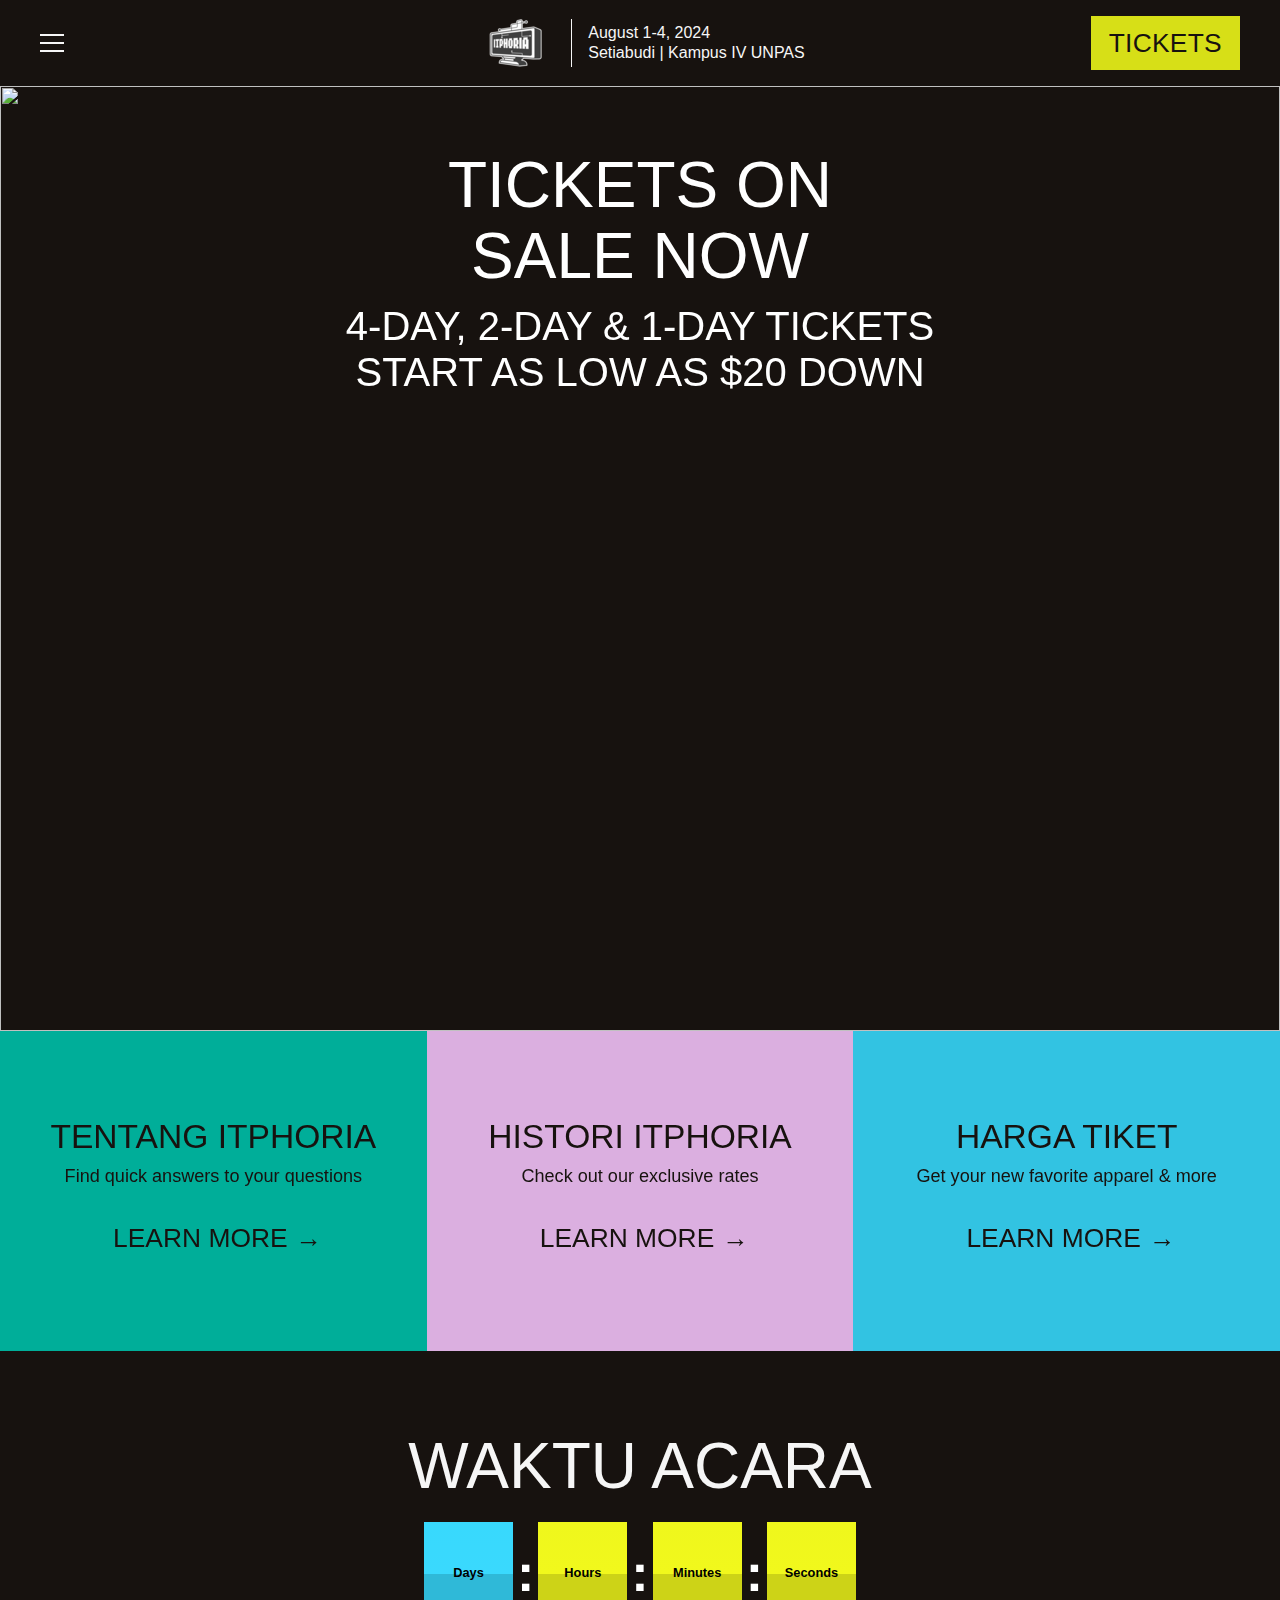
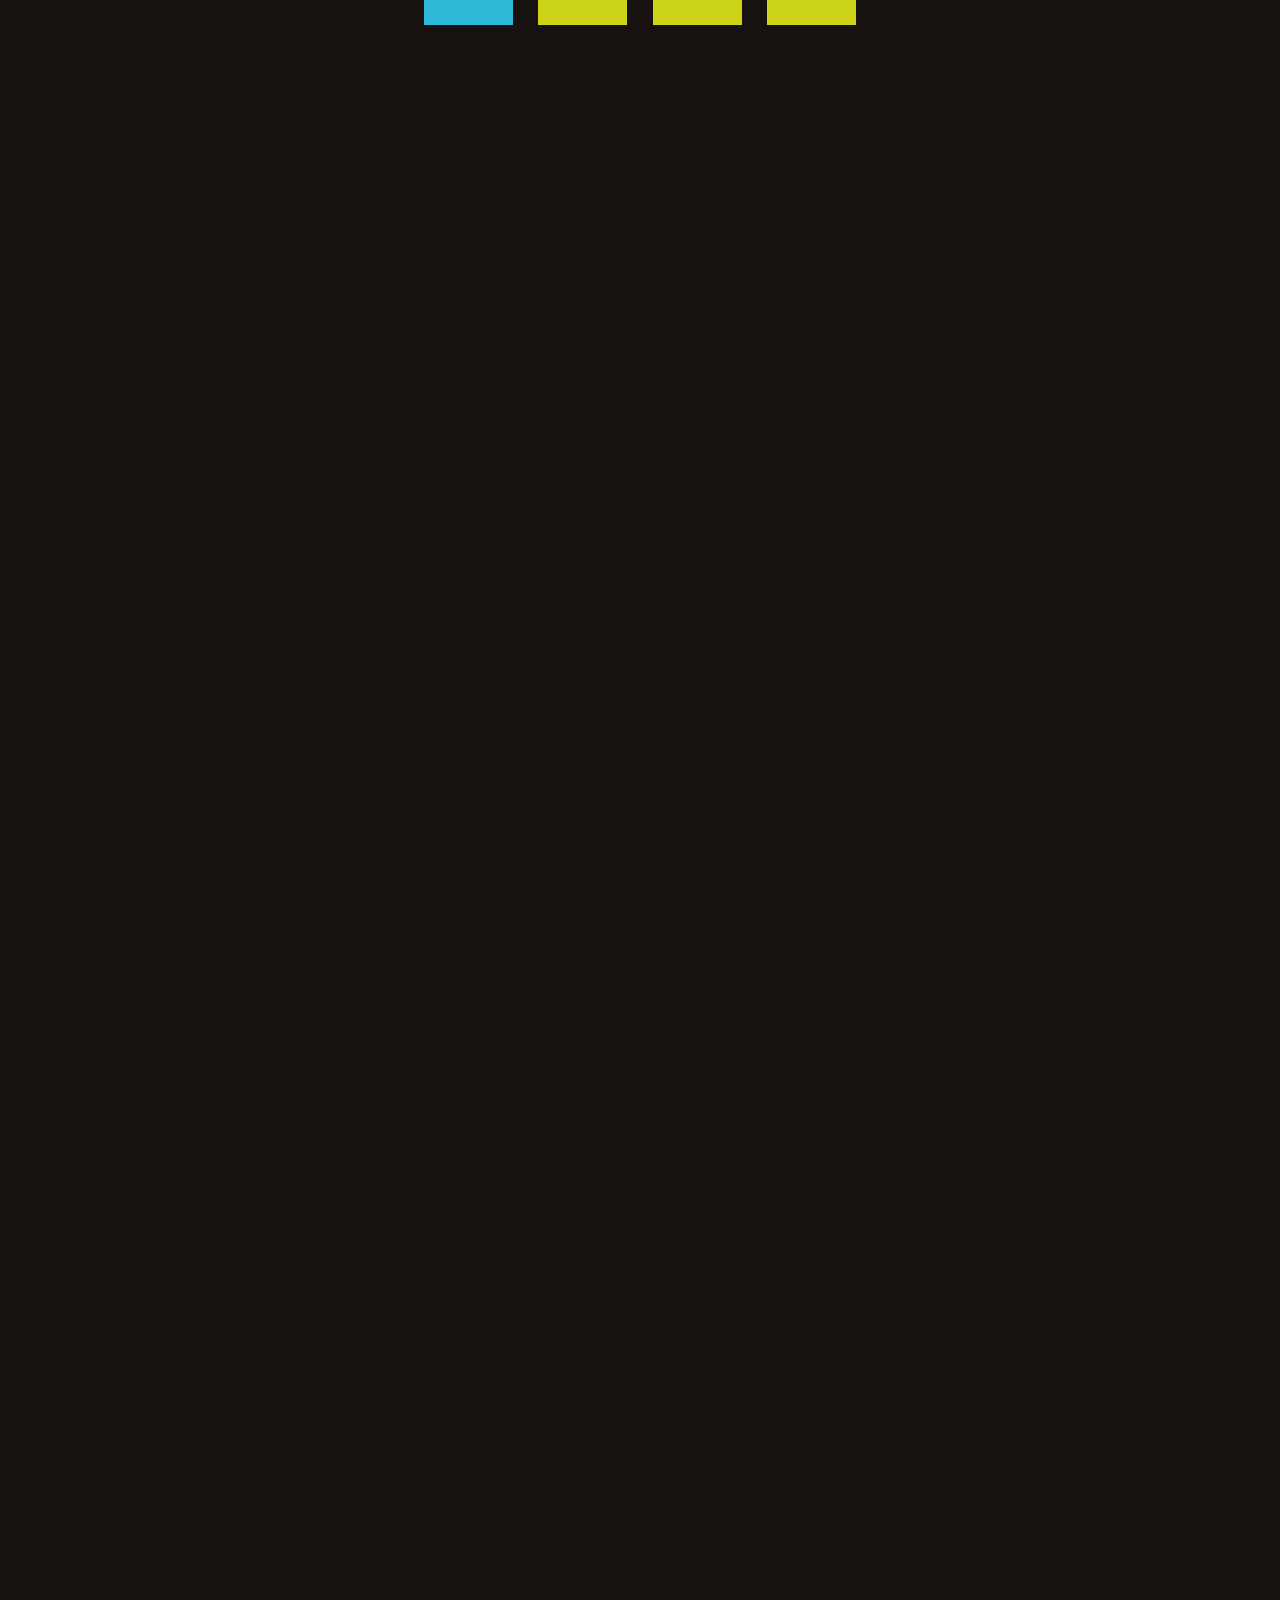
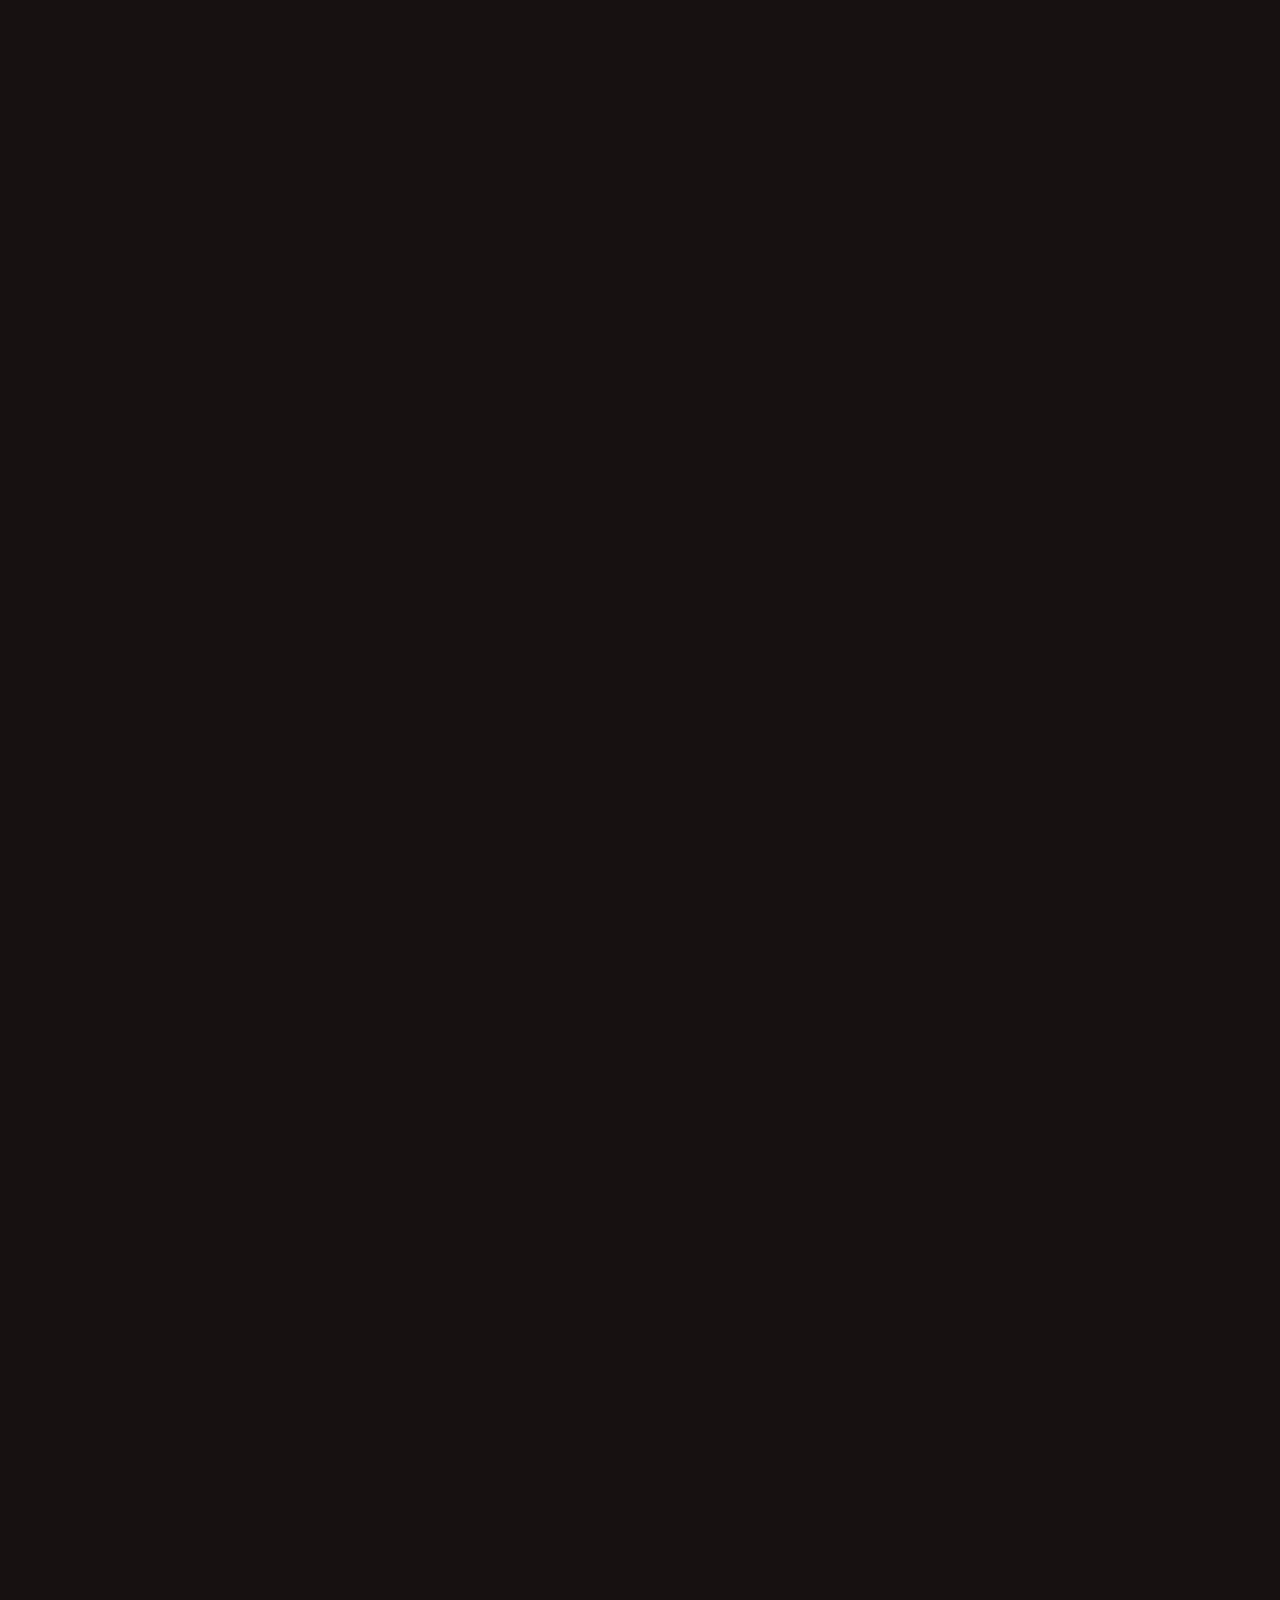
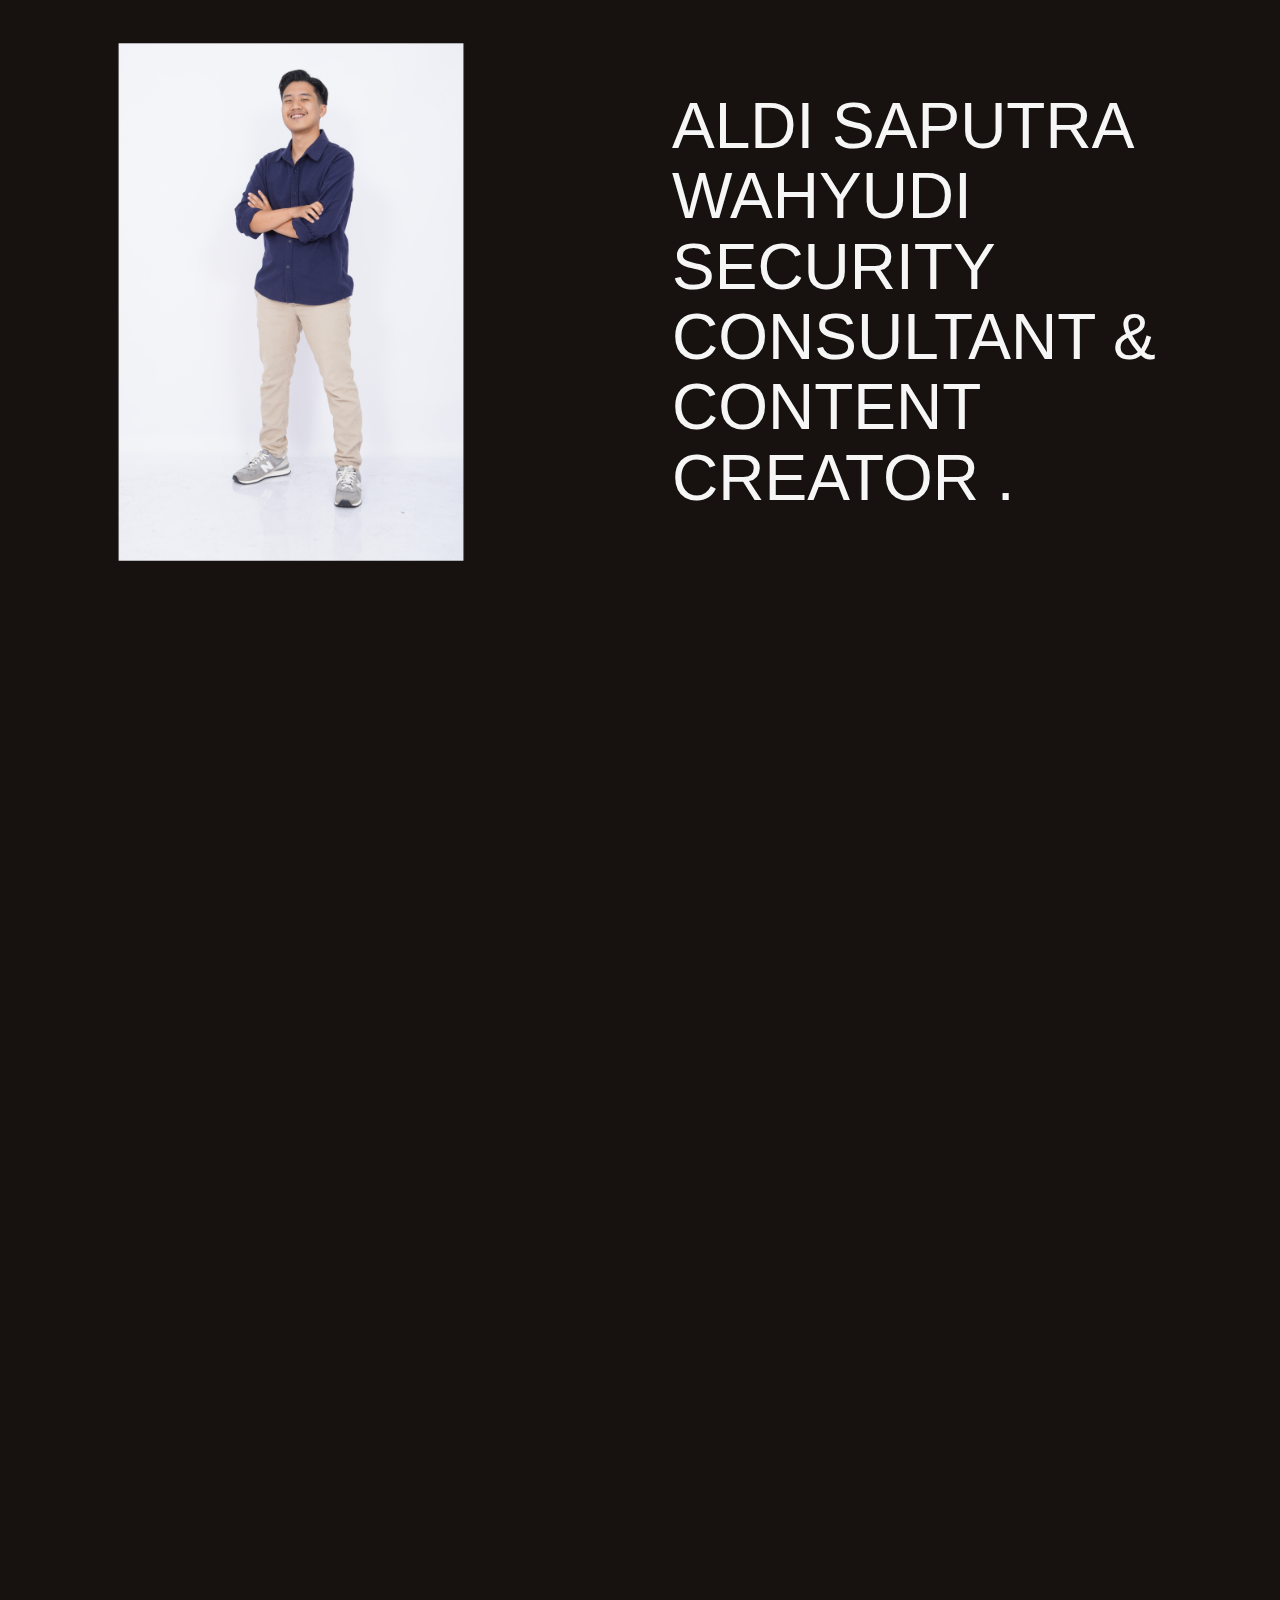
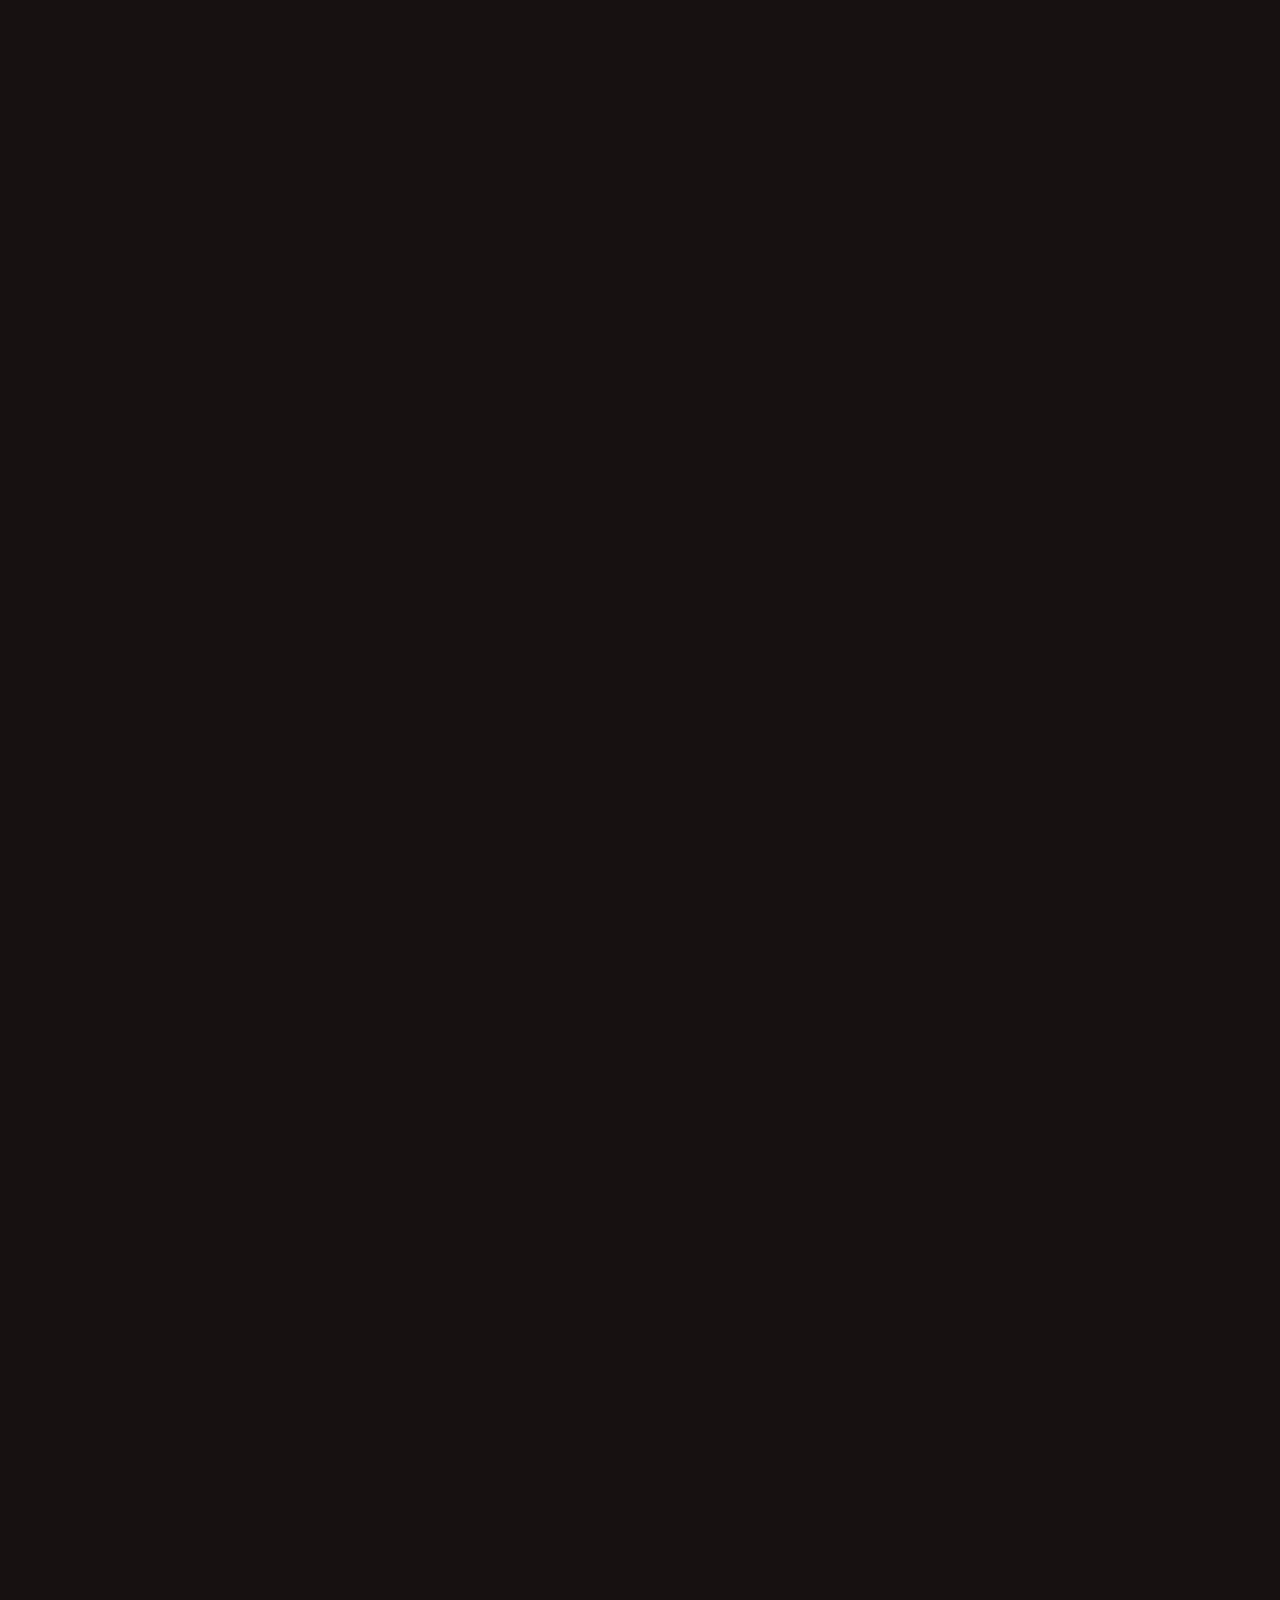
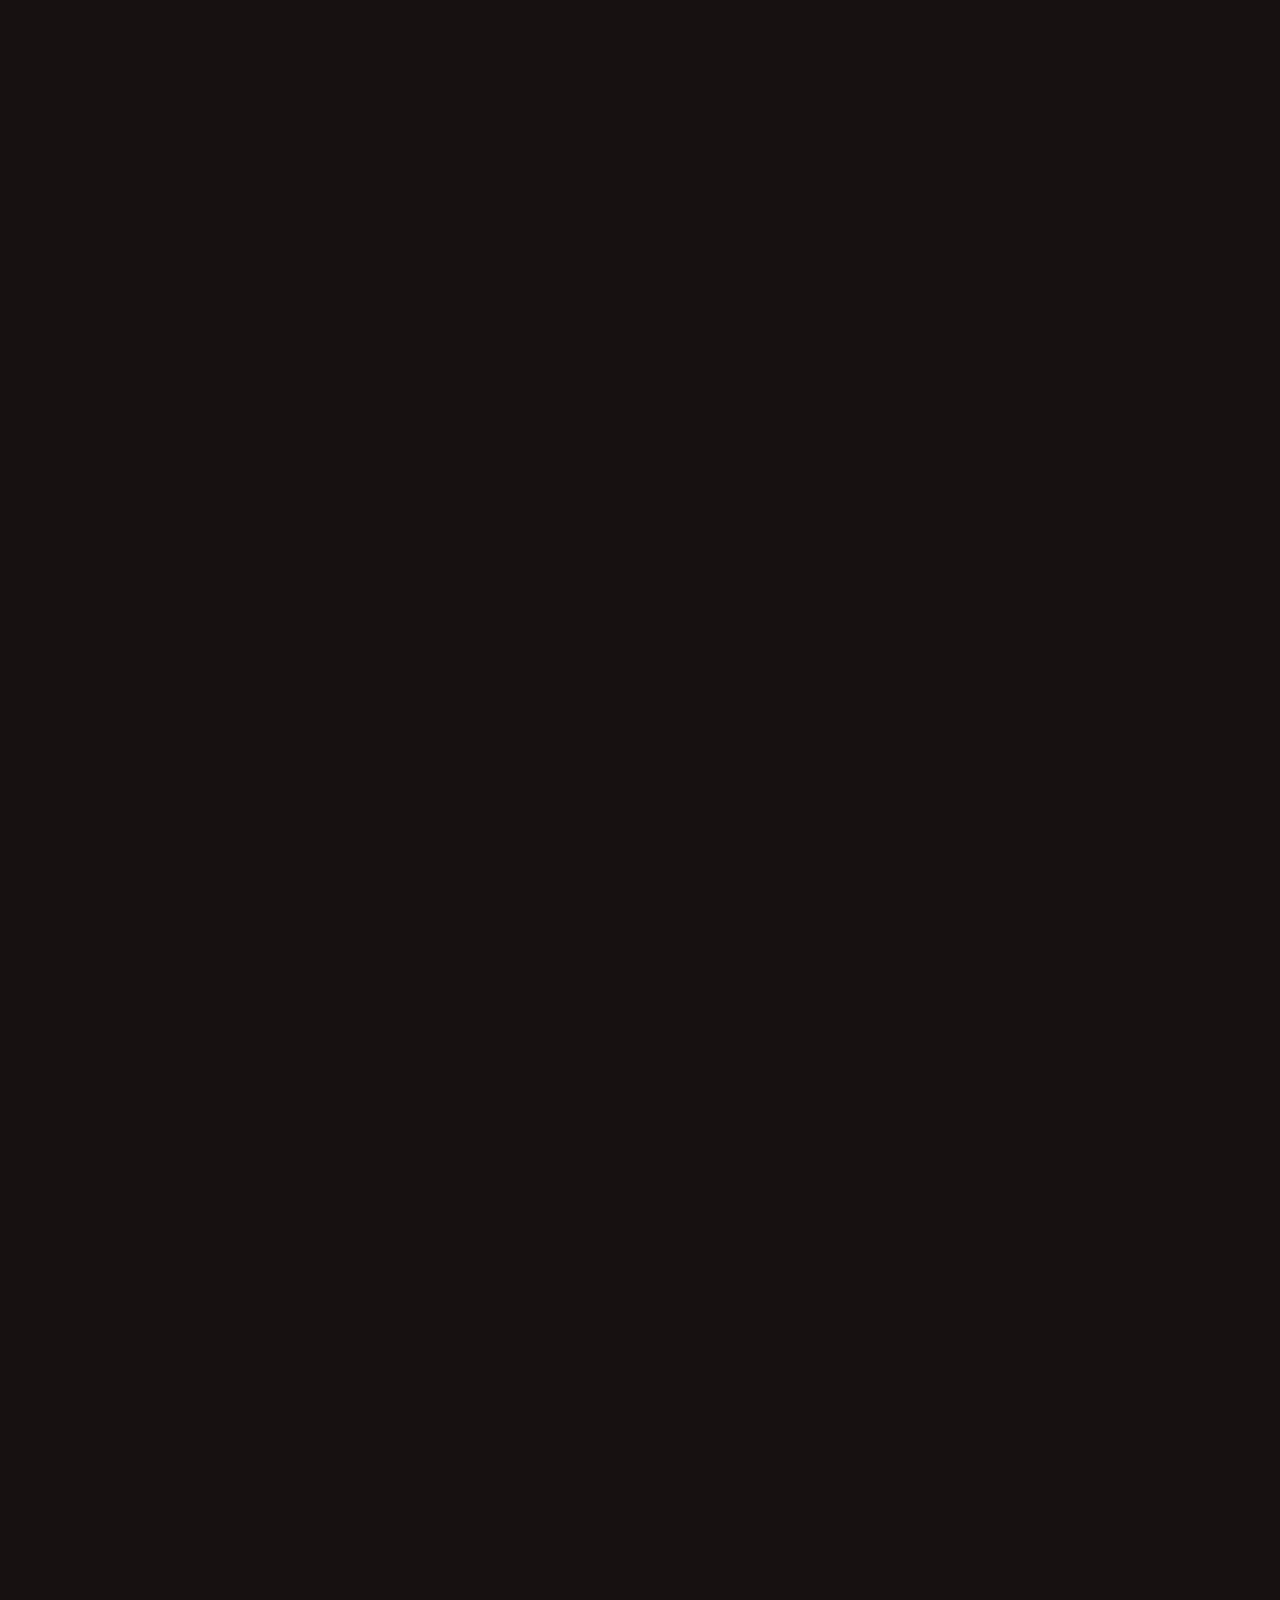
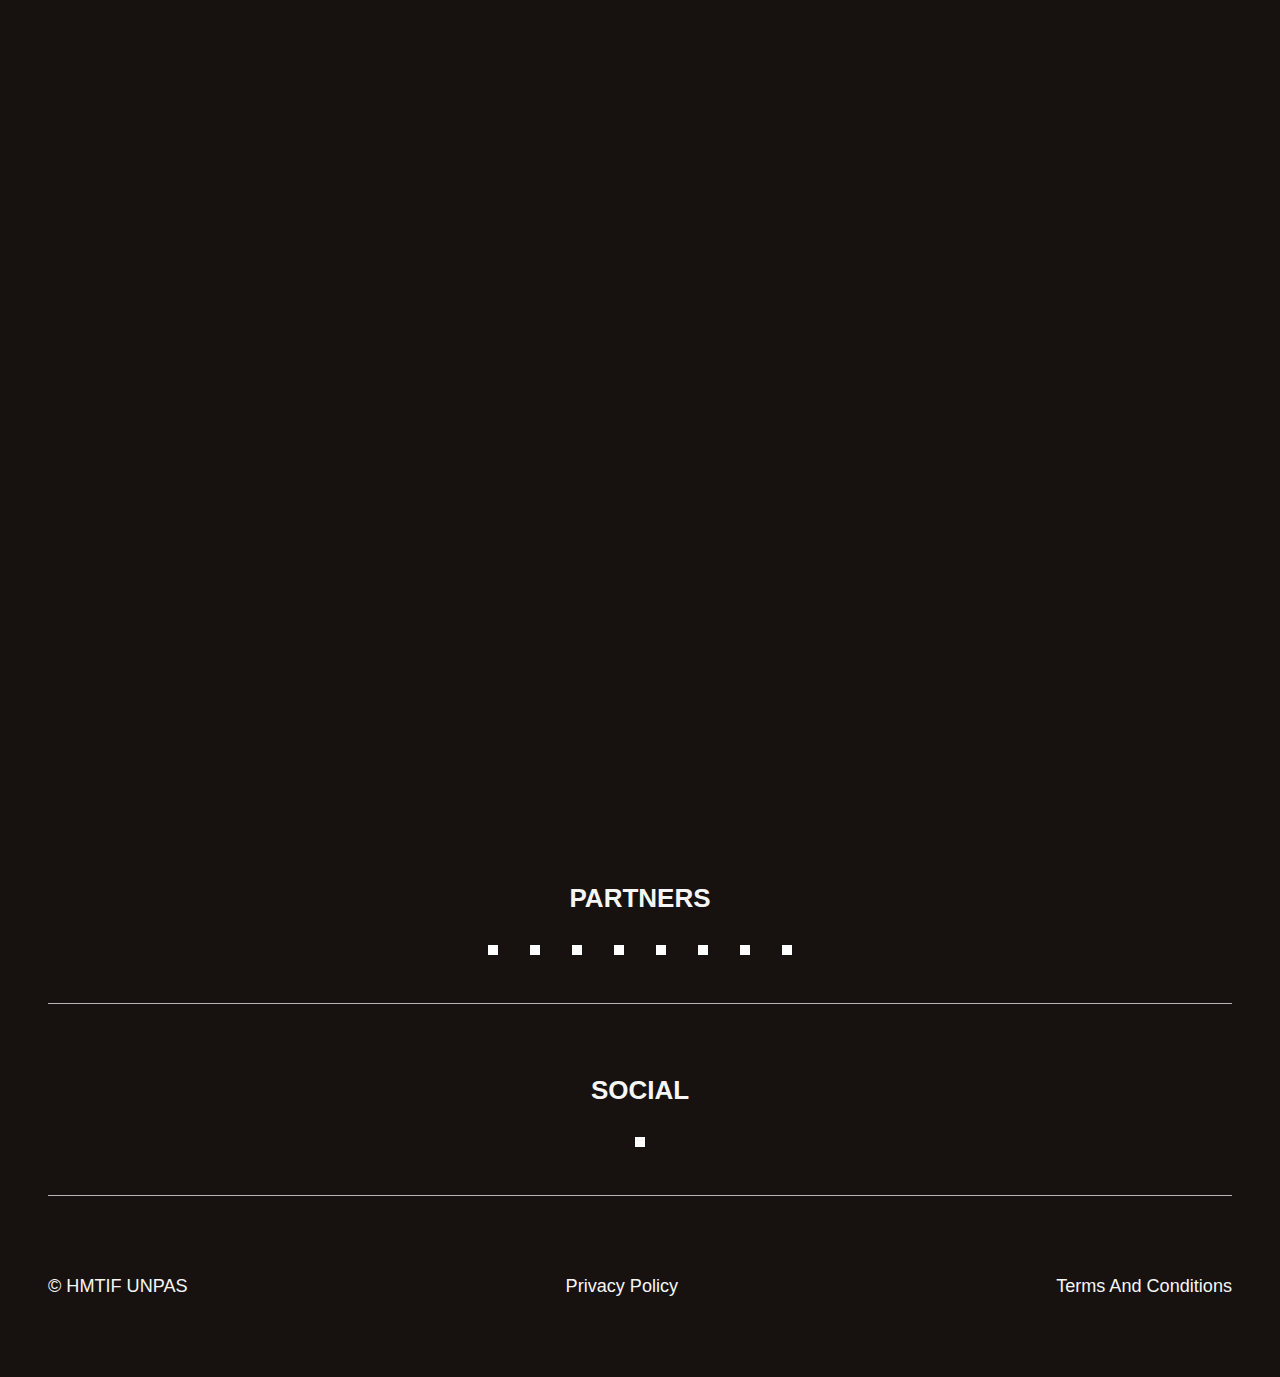
==== commit 1df2cf81: "progres #3" ====
--- a/index.html
+++ b/index.html
@@ -1392,7 +1392,7 @@
             <div class="partners-cms_wrapper w-dyn-list">
               <div role="list" class="partners-cms_logo-list w-dyn-items">
                 <div id="w-node-_758b52b7-41f8-a30f-4ff0-c81030ff215a-665b3bf7" role="listitem" class="partners-cms_logo-item w-dyn-item">
-                  <div class="partners-cms_heading-wrapper"><h3 class="partners-cms_heading">Sosial</h3></div>
+                  <div class="partners-cms_heading-wrapper"><h3 class="partners-cms_heading">Social</h3></div>
                   <a data-tracker-partner-name="" href="#" class="partners-cms_link w-inline-block w-condition-invisible"><img loading="lazy" alt="Partners" src="" class="partners-cms_image w-dyn-bind-empty" /></a>
                 </div>
                 <div id="w-node-_758b52b7-41f8-a30f-4ff0-c81030ff215a-665b3bf7" role="listitem" class="partners-cms_logo-item w-dyn-item">
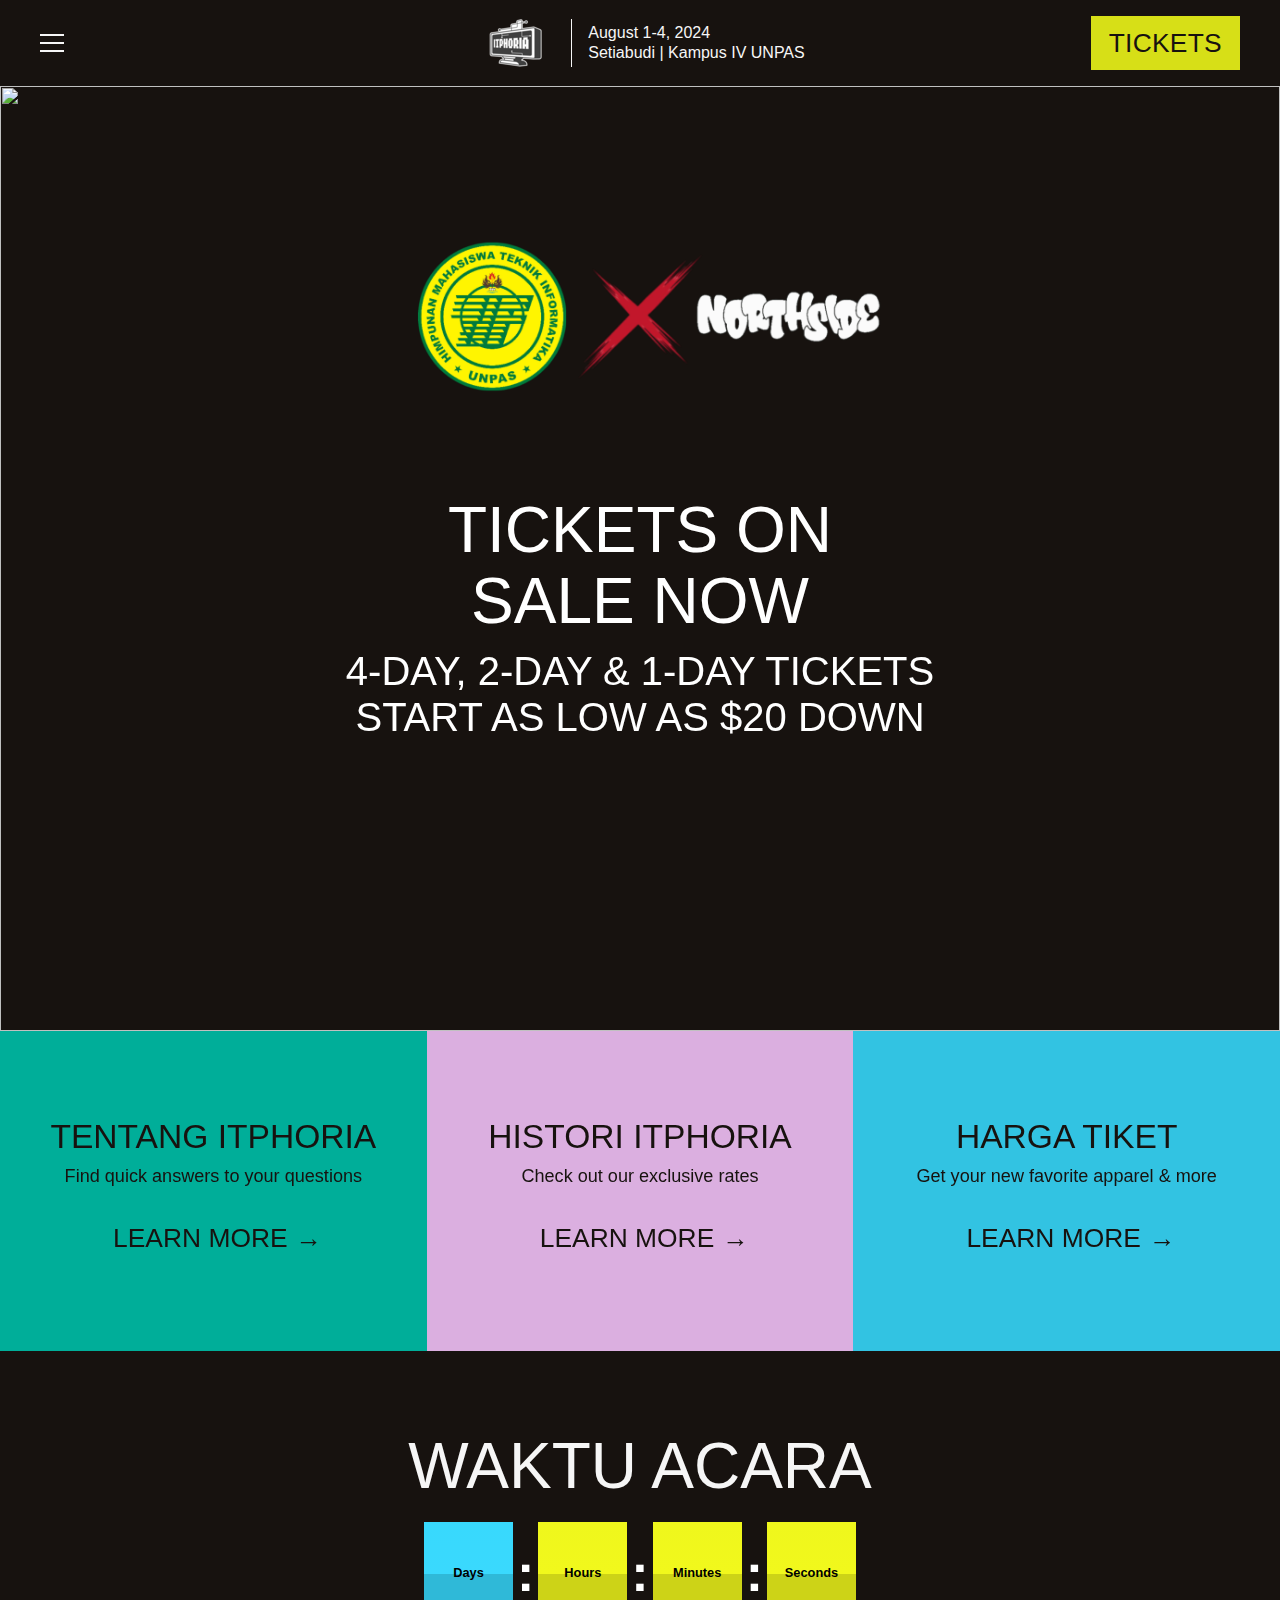
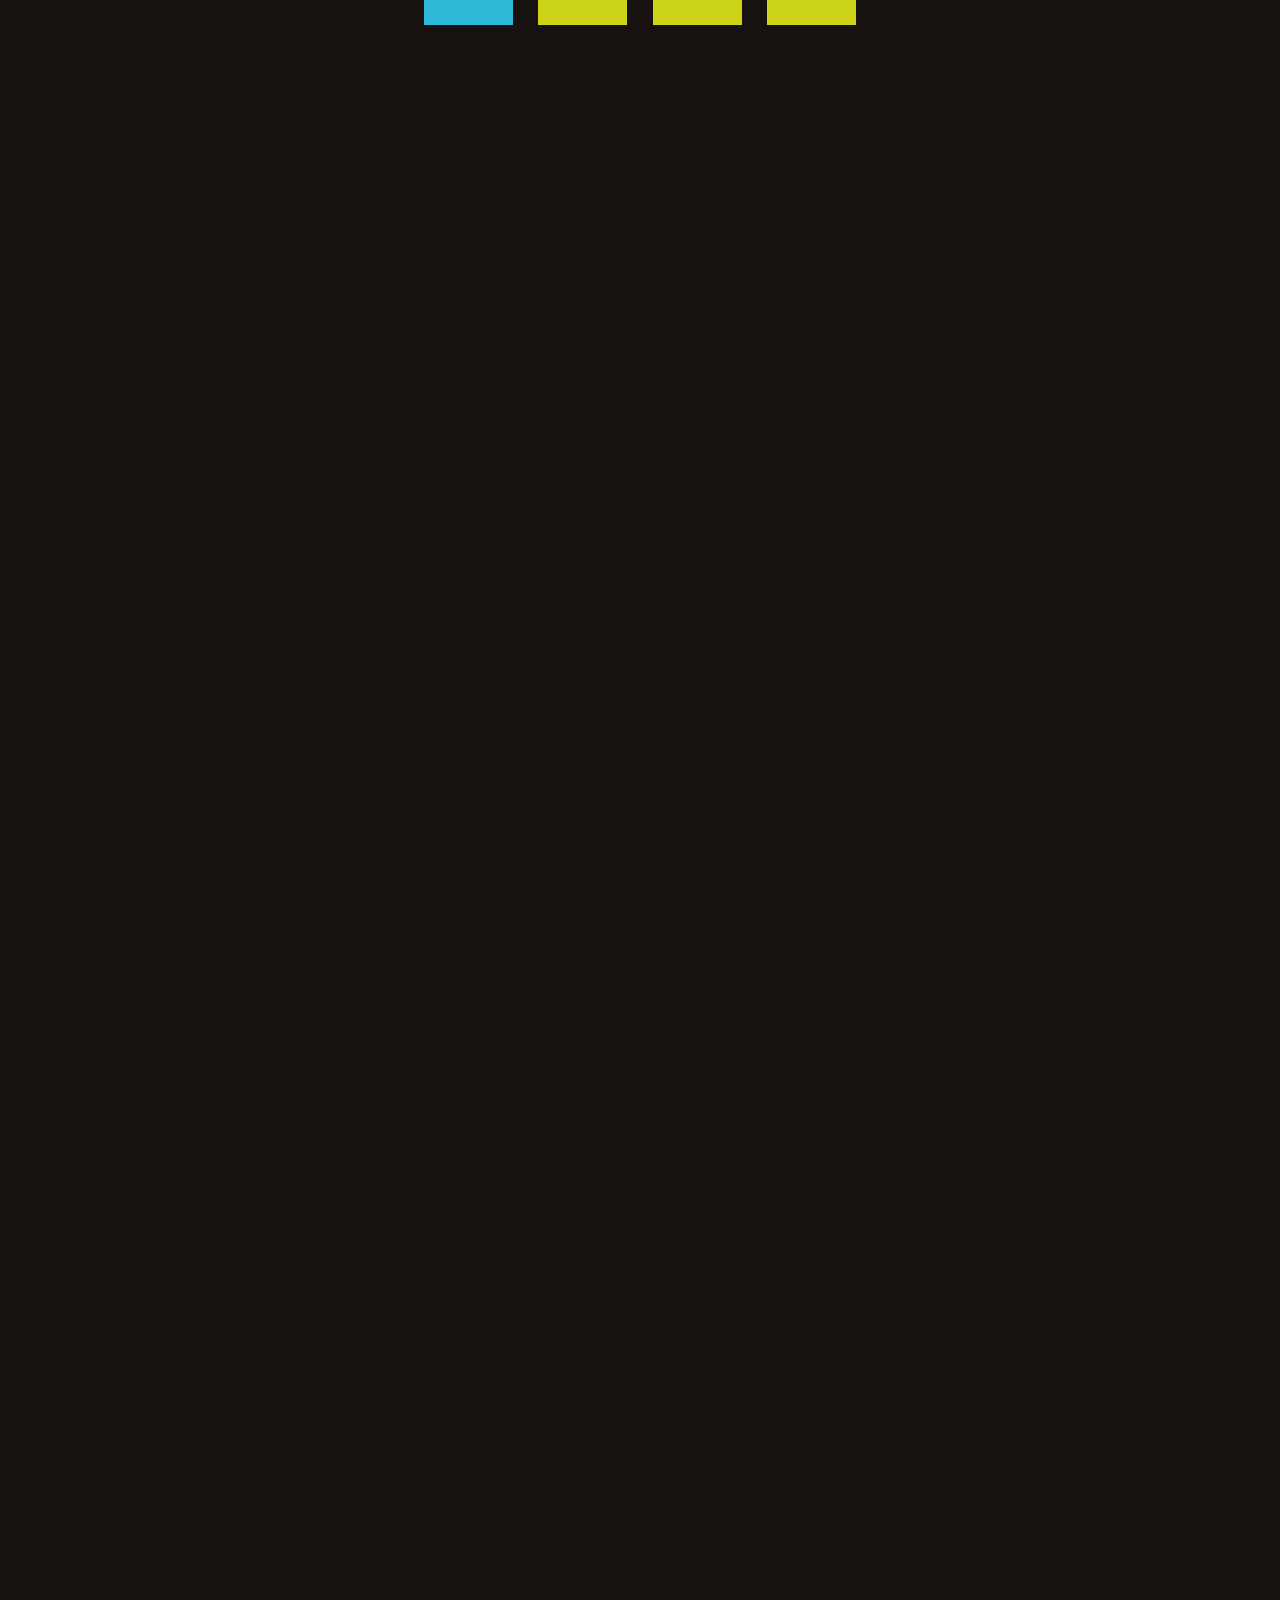
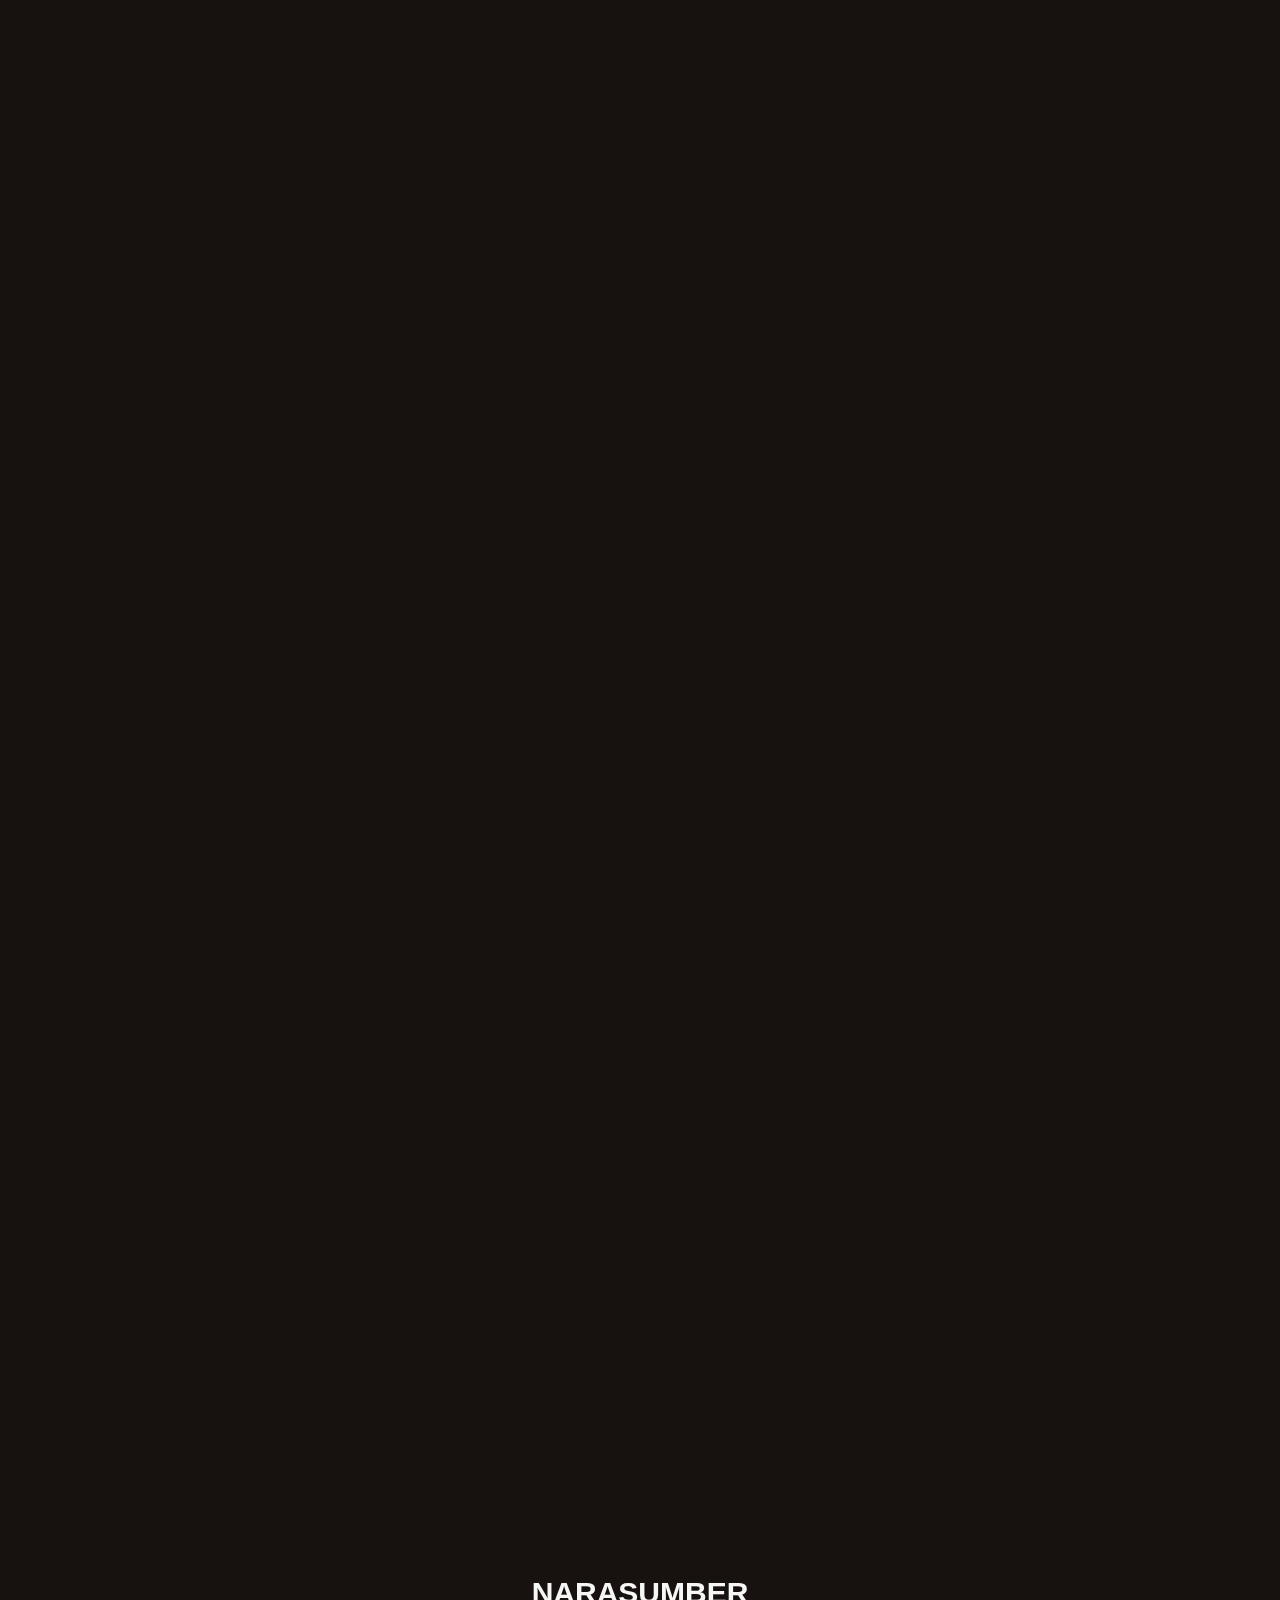
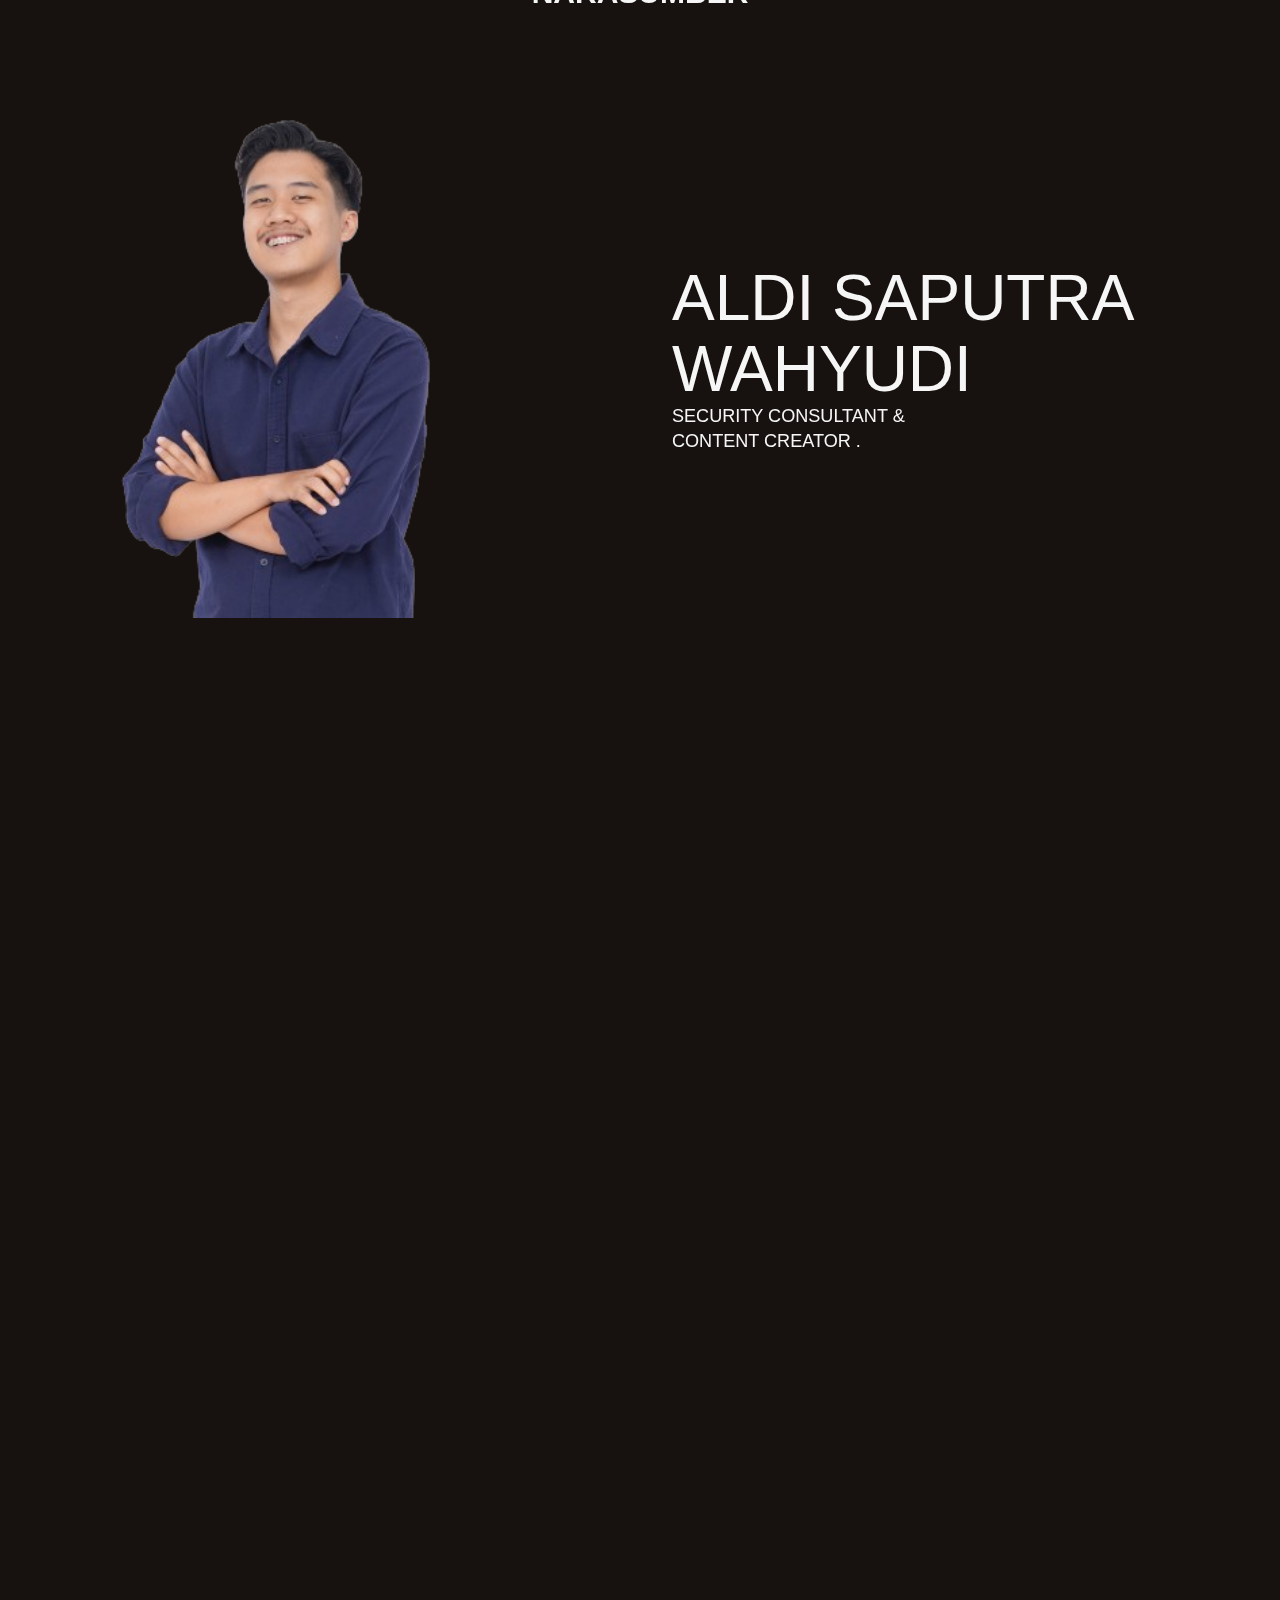
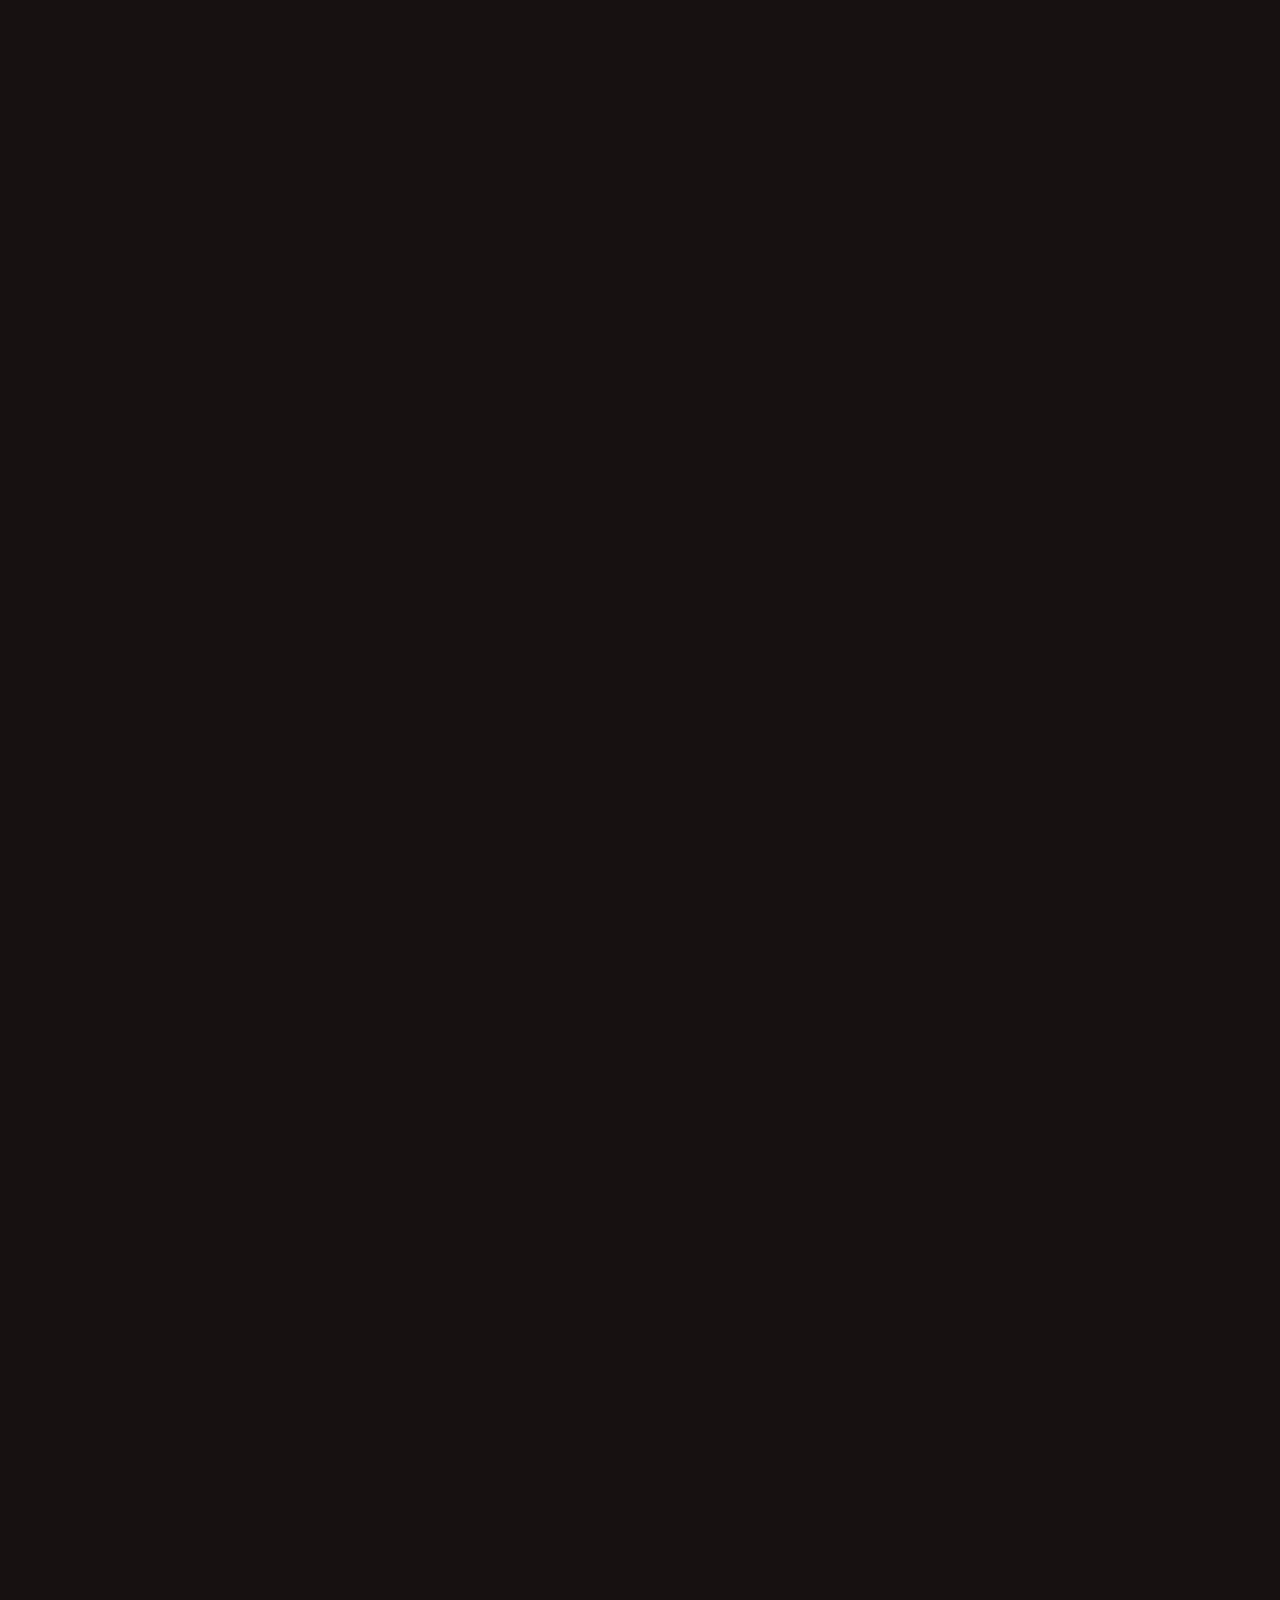
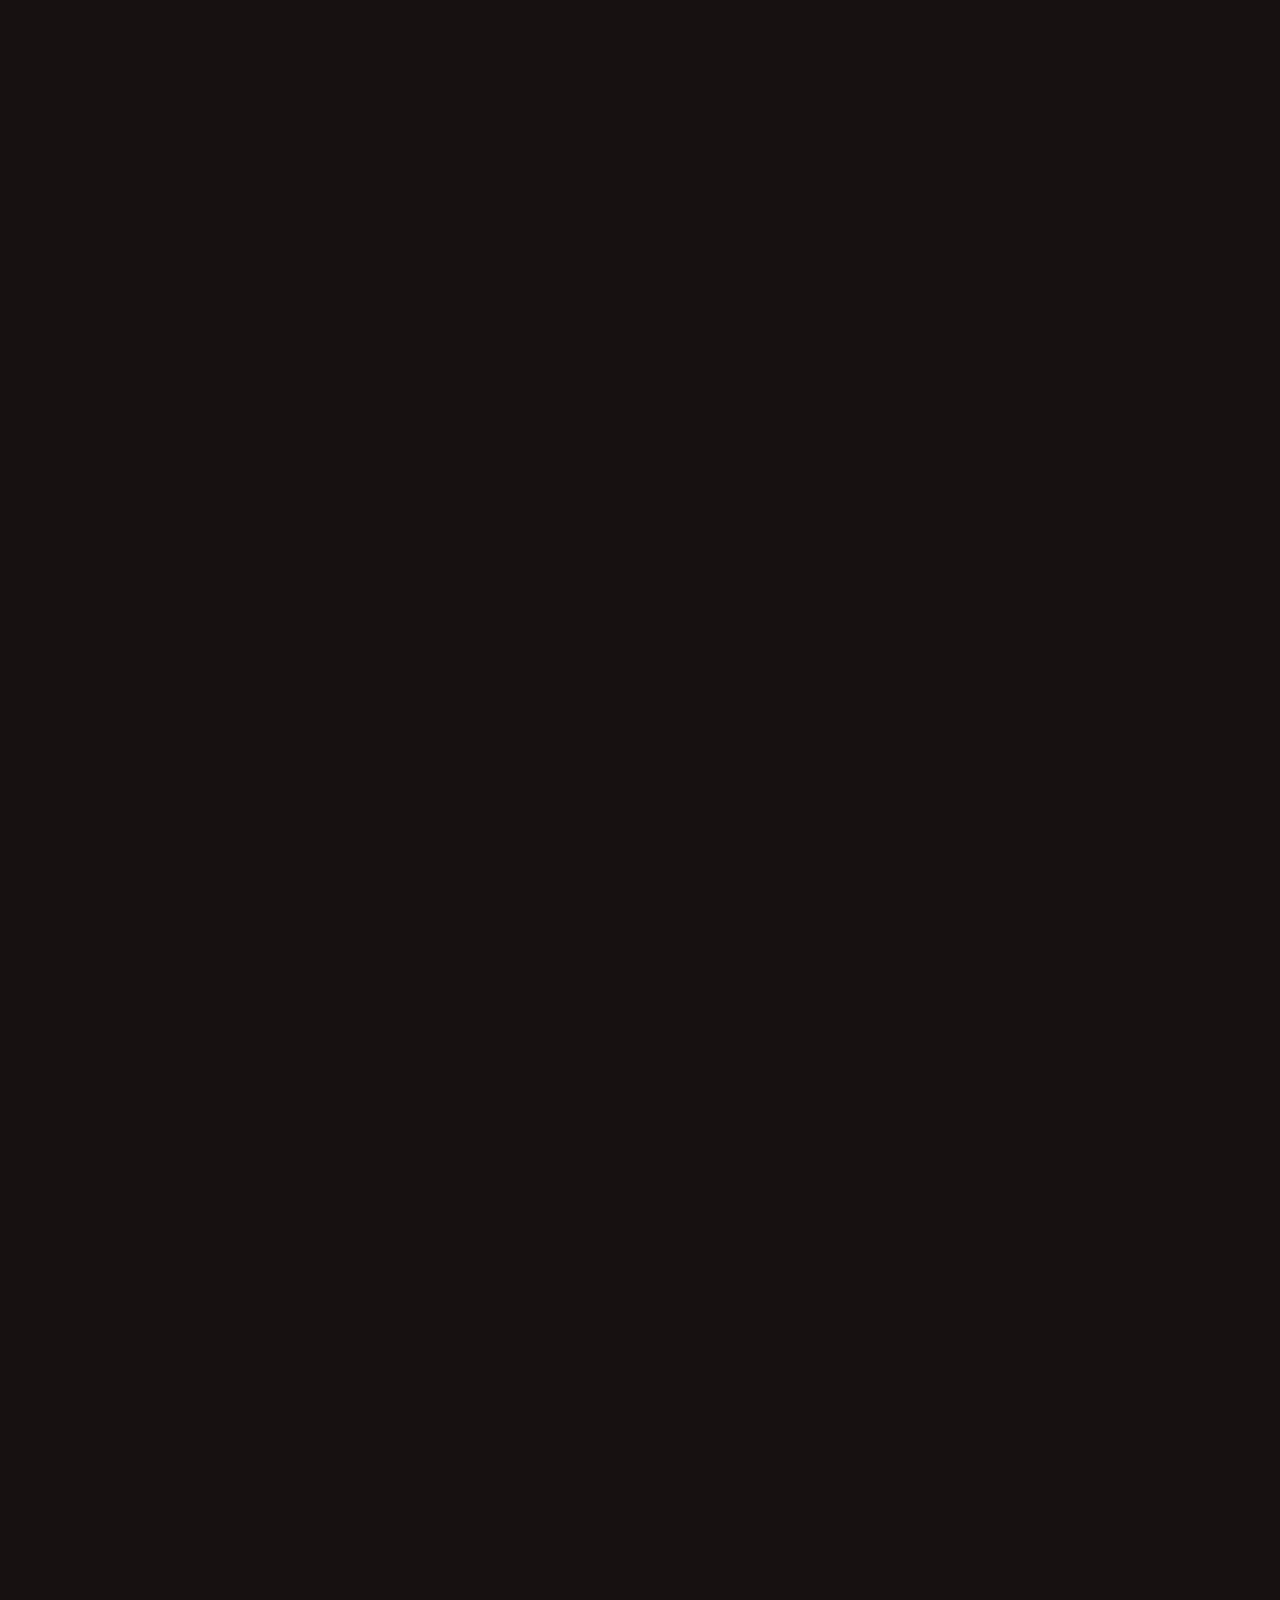
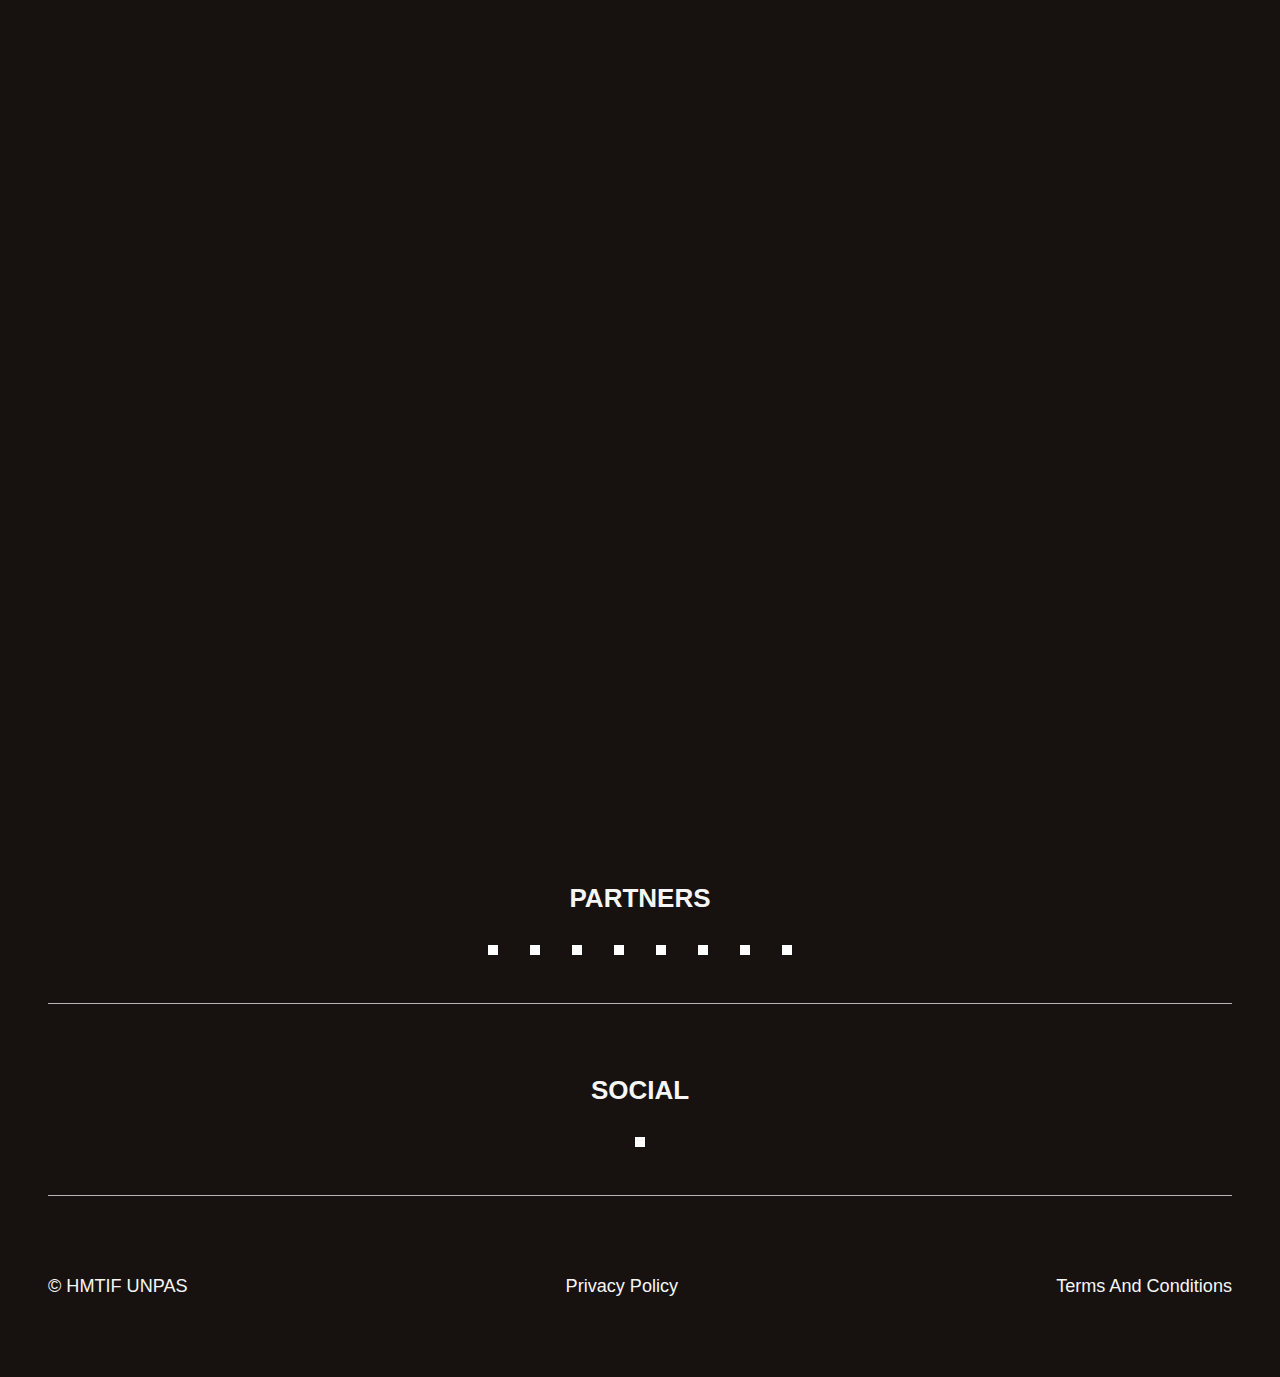
==== commit e763fa10: "perbaikan #2" ====
--- a/index.html
+++ b/index.html
@@ -751,6 +751,7 @@
                     <div data-poster="horizontal" data-alignment="left" class="hero-billboard-cms_wrap">
                       <div data-alignment="left" style="color: white" class="hero-billboard-cms_content-wrap home-title">
                         <div data-alignment="center" class="hero-billboard-cms_inner-wrap">
+                          <img src="assets/img/logo-utama.png" />
                           <h1 class="heading-6 text-center">TICKETS ON SALE NOW</h1>
                           <h2 class="heading-l text-center">4-Day, 2-Day &amp; 1-Day Tickets start as low as $20 down</h2>
                         </div>
@@ -947,16 +948,20 @@
             </section>
             <div class="section is-slider">
               <div class="pirrals_slider-outer">
+                <div id="w-node-_758b52b7-41f8-a30f-4ff0-c81030ff215a-665b3bf7" role="listitem" class="partners-cms_logo-item w-dyn-item">
+                  <div class="partners-cms_heading-wrapper"><h3 class="partners-cms_heading narasumber">Narasumber</h3></div>
+                  <a data-tracker-partner-name="" href="#" class="partners-cms_link w-inline-block w-condition-invisible"><img loading="lazy" alt="Partners" src="" class="partners-cms_image w-dyn-bind-empty" /></a>
+                </div>
                 <div data-pillars="slider" class="pillars_slider">
                   <div class="pillars_slide">
                     <div class="pillars_slide-inner">
                       <div class="pillars_slide-img-outer-wrap">
                         <div class="pillars_slide-img-wrap">
                           <img
-                            src="assets/img/sumber/aldi-kecil.jpg"
+                            src="assets/img/sumber/aldi/aldi-kecil-1.png"
                             loading="eager"
                             sizes="(max-width: 479px) 75vw, (max-width: 991px) 77vw, 43vw"
-                            srcset="assets/img/sumber/aldi-kecil.jpg 500w, assets/img/sumber/aldi-super.jpg 800w, assets/img/sumber/aldi-super.jpg 1046w"
+                            srcset="assets/img/sumber/aldi/aldi-kecil-1.png 500w, assets/img/sumber/aldi/aldi-kecil-1.png 800w, assets/img/sumber/aldi/aldi-kecil-1.png 1046w"
                             alt=""
                             class="pillars_slide-img"
                           /><img
@@ -984,8 +989,10 @@
                       </div>
                       <h3 class="pillars_slide-heading text-color-white z-99">
                         Aldi Saputra Wahyudi <br />
-                        Security Consultant &amp; <br />
-                        Content Creator .
+                        <p>
+                          Security Consultant &amp; <br />
+                          Content Creator .
+                        </p>
                       </h3>
                     </div>
                   </div>
@@ -994,14 +1001,10 @@
                       <div class="pillars_slide-img-outer-wrap">
                         <div class="pillars_slide-img-wrap">
                           <img
-                            src="https://assets-global.website-files.com/65e1e77c24f2cc3e8c657d6d/65e8dfc6dd46df2fffad5740_Asset%207%403x%201.webp"
+                            src="assets/img/sumber/handoko/handoko-kecil.png"
                             loading="eager"
                             sizes="(max-width: 479px) 75vw, (max-width: 991px) 77vw, 43vw"
-                            srcset="
-                              https://assets-global.website-files.com/65e1e77c24f2cc3e8c657d6d/65e8dfc6dd46df2fffad5740_Asset%207%403x%201-p-500.webp  500w,
-                              https://assets-global.website-files.com/65e1e77c24f2cc3e8c657d6d/65e8dfc6dd46df2fffad5740_Asset%207%403x%201-p-800.webp  800w,
-                              https://assets-global.website-files.com/65e1e77c24f2cc3e8c657d6d/65e8dfc6dd46df2fffad5740_Asset%207%403x%201.webp       1046w
-                            "
+                            srcset="assets/img/sumber/handoko/handoko-kecil.png 500w, assets/img/sumber/handoko/handoko-kecil.png 800w, assets/img/sumber/handoko/handoko-kecil.png 1046w"
                             alt=""
                             class="pillars_slide-img"
                           /><img
@@ -1034,64 +1037,25 @@
                           />
                         </div>
                       </div>
-                      <h3 class="pillars_slide-heading text-color-blue">IN HISTORIC GRANT PARK UNDER THE ICONIC CHICAGO SKYLINE on the shores of LAKE MICHIGAN.</h3>
+                      <h3 class="pillars_slide-heading text-color-white z-99">
+                        HANDOKO SUPENO <br />
+                        <p>
+                          Deep reinforcement &<br />
+                          pengemudian otonom.
+                        </p>
+                      </h3>
                     </div>
                   </div>
+
                   <div class="pillars_slide">
                     <div class="pillars_slide-inner">
                       <div class="pillars_slide-img-outer-wrap">
                         <div class="pillars_slide-img-wrap">
                           <img
-                            src="https://assets-global.website-files.com/65e1e77c24f2cc3e8c657d6d/65e8e397fece1ab68567cabc_Asset%2015%403x%201.webp"
+                            src="assets/img/sumber/lorenz/lorenz-kecil.png"
                             loading="eager"
                             sizes="(max-width: 479px) 75vw, (max-width: 991px) 77vw, 43vw"
-                            srcset="
-                              https://assets-global.website-files.com/65e1e77c24f2cc3e8c657d6d/65e8e397fece1ab68567cabc_Asset%2015%403x%201-p-500.webp  500w,
-                              https://assets-global.website-files.com/65e1e77c24f2cc3e8c657d6d/65e8e397fece1ab68567cabc_Asset%2015%403x%201-p-800.webp  800w,
-                              https://assets-global.website-files.com/65e1e77c24f2cc3e8c657d6d/65e8e397fece1ab68567cabc_Asset%2015%403x%201.webp       1034w
-                            "
-                            alt=""
-                            class="pillars_slide-img"
-                          /><img
-                            src="https://assets-global.website-files.com/65e1e77c24f2cc3e8c657d6d/65e8e338dd233b8f20bee17c_Layer%201.webp"
-                            loading="eager"
-                            sizes="(max-width: 479px) 75vw, (max-width: 991px) 77vw, 43vw"
-                            srcset="
-                              https://assets-global.website-files.com/65e1e77c24f2cc3e8c657d6d/65e8e338dd233b8f20bee17c_Layer%201-p-500.png  500w,
-                              https://assets-global.website-files.com/65e1e77c24f2cc3e8c657d6d/65e8e338dd233b8f20bee17c_Layer%201.webp      1054w
-                            "
-                            alt=""
-                            class="pillars_slide-abs-img is-3-1"
-                          /><img
-                            src="https://assets-global.website-files.com/65e1e77c24f2cc3e8c657d6d/65e8e336dec7797a4e751015_Asset%2014%201.webp"
-                            loading="eager"
-                            sizes="(max-width: 479px) 45vw, (max-width: 991px) 46vw, 26vw"
-                            srcset="
-                              https://assets-global.website-files.com/65e1e77c24f2cc3e8c657d6d/65e8e336dec7797a4e751015_Asset%2014%201-p-500.webp  500w,
-                              https://assets-global.website-files.com/65e1e77c24f2cc3e8c657d6d/65e8e336dec7797a4e751015_Asset%2014%201-p-800.webp  800w,
-                              https://assets-global.website-files.com/65e1e77c24f2cc3e8c657d6d/65e8e336dec7797a4e751015_Asset%2014%201.webp       1012w
-                            "
-                            alt=""
-                            class="pillars_slide-abs-img is-3-2"
-                          />
-                        </div>
-                      </div>
-                      <h3 class="pillars_slide-heading text-color-yellow">food, drinks &amp; sweets from the windy city&#x27;s favorite restaurants.</h3>
-                    </div>
-                  </div>
-                  <div class="pillars_slide">
-                    <div class="pillars_slide-inner">
-                      <div class="pillars_slide-img-outer-wrap">
-                        <div class="pillars_slide-img-wrap">
-                          <img
-                            src="https://assets-global.website-files.com/65e1e77c24f2cc3e8c657d6d/65e9c81d673079120c3d22f4_Asset%2017%403x%201.webp"
-                            loading="eager"
-                            sizes="(max-width: 479px) 75vw, (max-width: 991px) 77vw, 43vw"
-                            srcset="
-                              https://assets-global.website-files.com/65e1e77c24f2cc3e8c657d6d/65e9c81d673079120c3d22f4_Asset%2017%403x%201-p-500.webp  500w,
-                              https://assets-global.website-files.com/65e1e77c24f2cc3e8c657d6d/65e9c81d673079120c3d22f4_Asset%2017%403x%201-p-800.webp  800w,
-                              https://assets-global.website-files.com/65e1e77c24f2cc3e8c657d6d/65e9c81d673079120c3d22f4_Asset%2017%403x%201.webp       1105w
-                            "
+                            srcset="assets/img/sumber/lorenz/lorenz-kecil.png 500w, assets/img/sumber/lorenz/lorenz-kecil.png 800w, assets/img/sumber/lorenz/lorenz-kecil.png 1105w"
                             alt=""
                             class="pillars_slide-img"
                           /><img
@@ -1118,7 +1082,14 @@
                           />
                         </div>
                       </div>
-                      <h3 class="pillars_slide-heading text-color-teal">all the premium perks &amp; ultimate access to level up your itphoria.</h3>
+                      <h3 class="pillars_slide-heading text-color-white z-99">
+                        Lorenz Adam Damara <br />
+                        <p>
+                          Direktur PT. Nusabot Inovasi Teknologi<br />
+                          Founder PT. CoreX Nusabot Mandatera <br />
+                          Komisaris CV. Mandiri Putra Nusa
+                        </p>
+                      </h3>
                     </div>
                   </div>
                 </div>
--- a/assets/css/style.css
+++ b/assets/css/style.css
@@ -9181,4 +9181,10 @@
 
 .z-99 {
   z-index: 99;
-}+}
+
+.narasumber {
+  position: relative;
+  top: 100px;
+  font-size: 30px;
+}
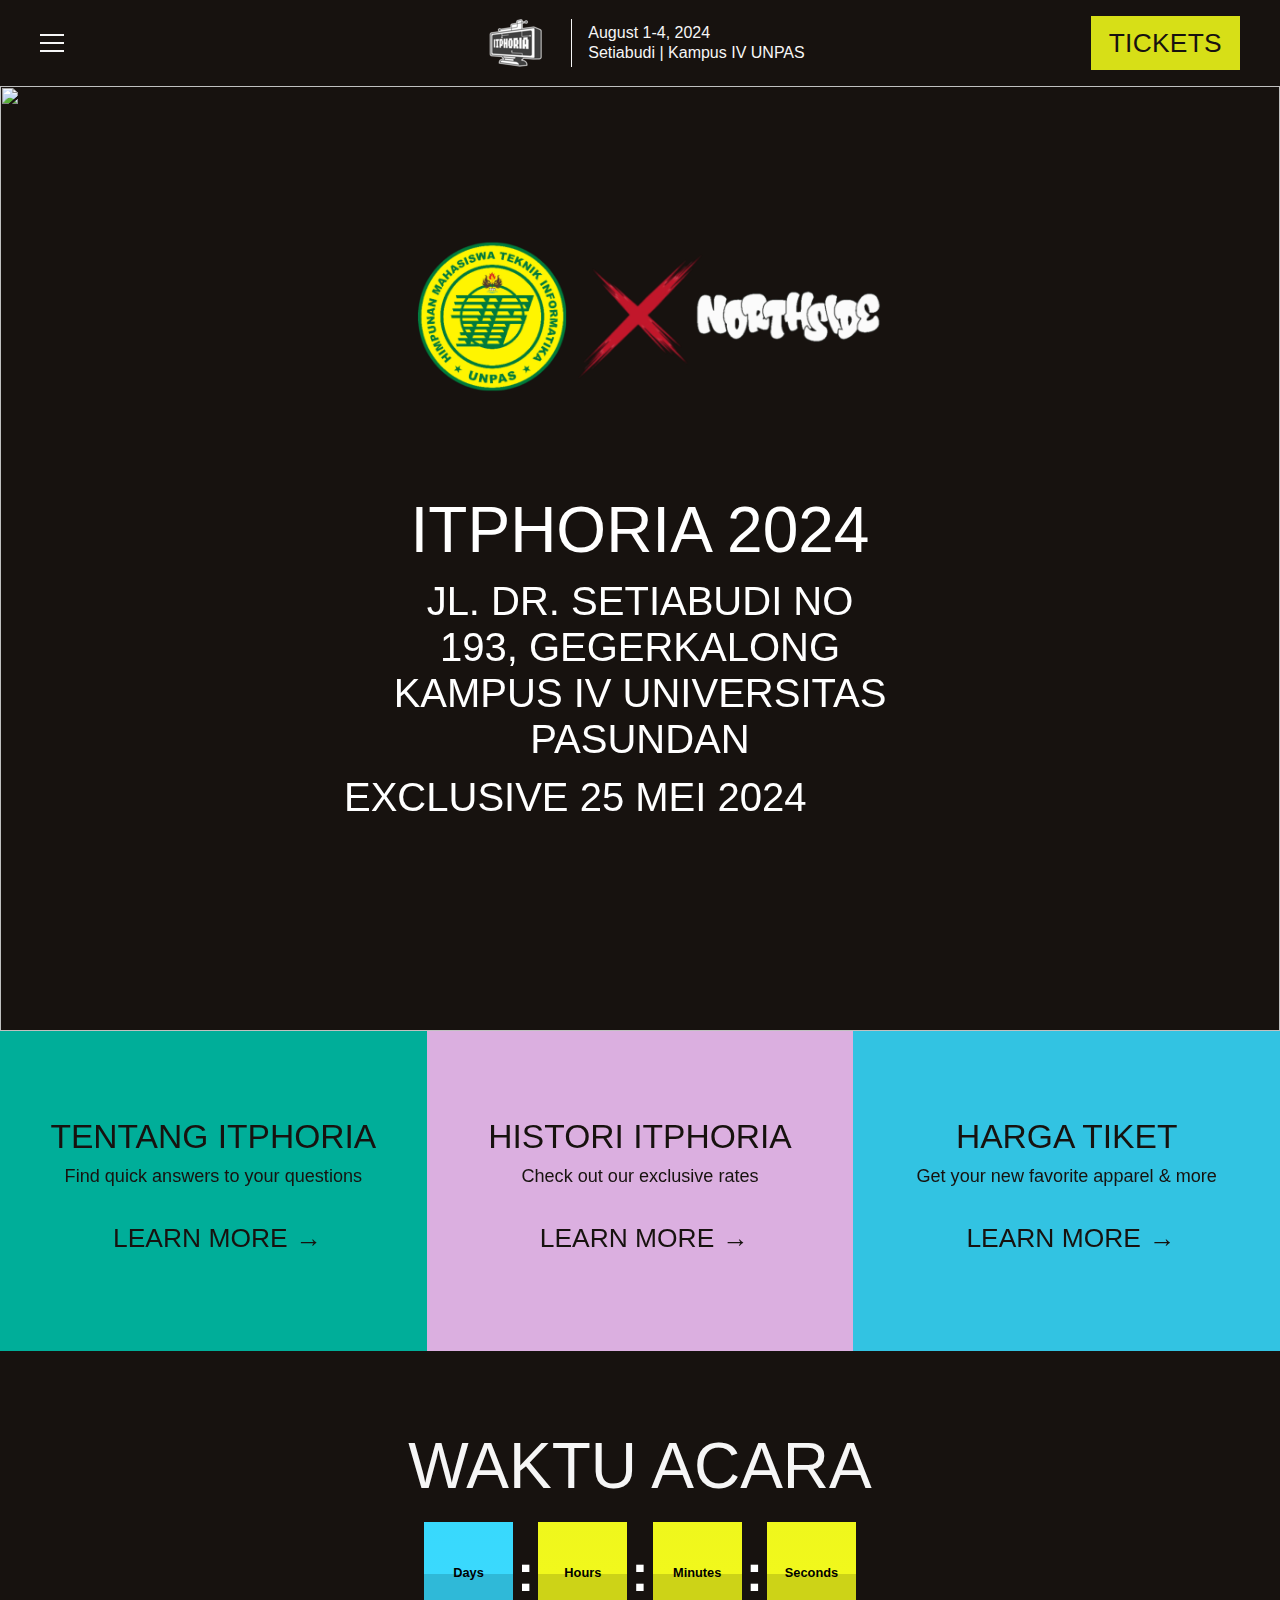
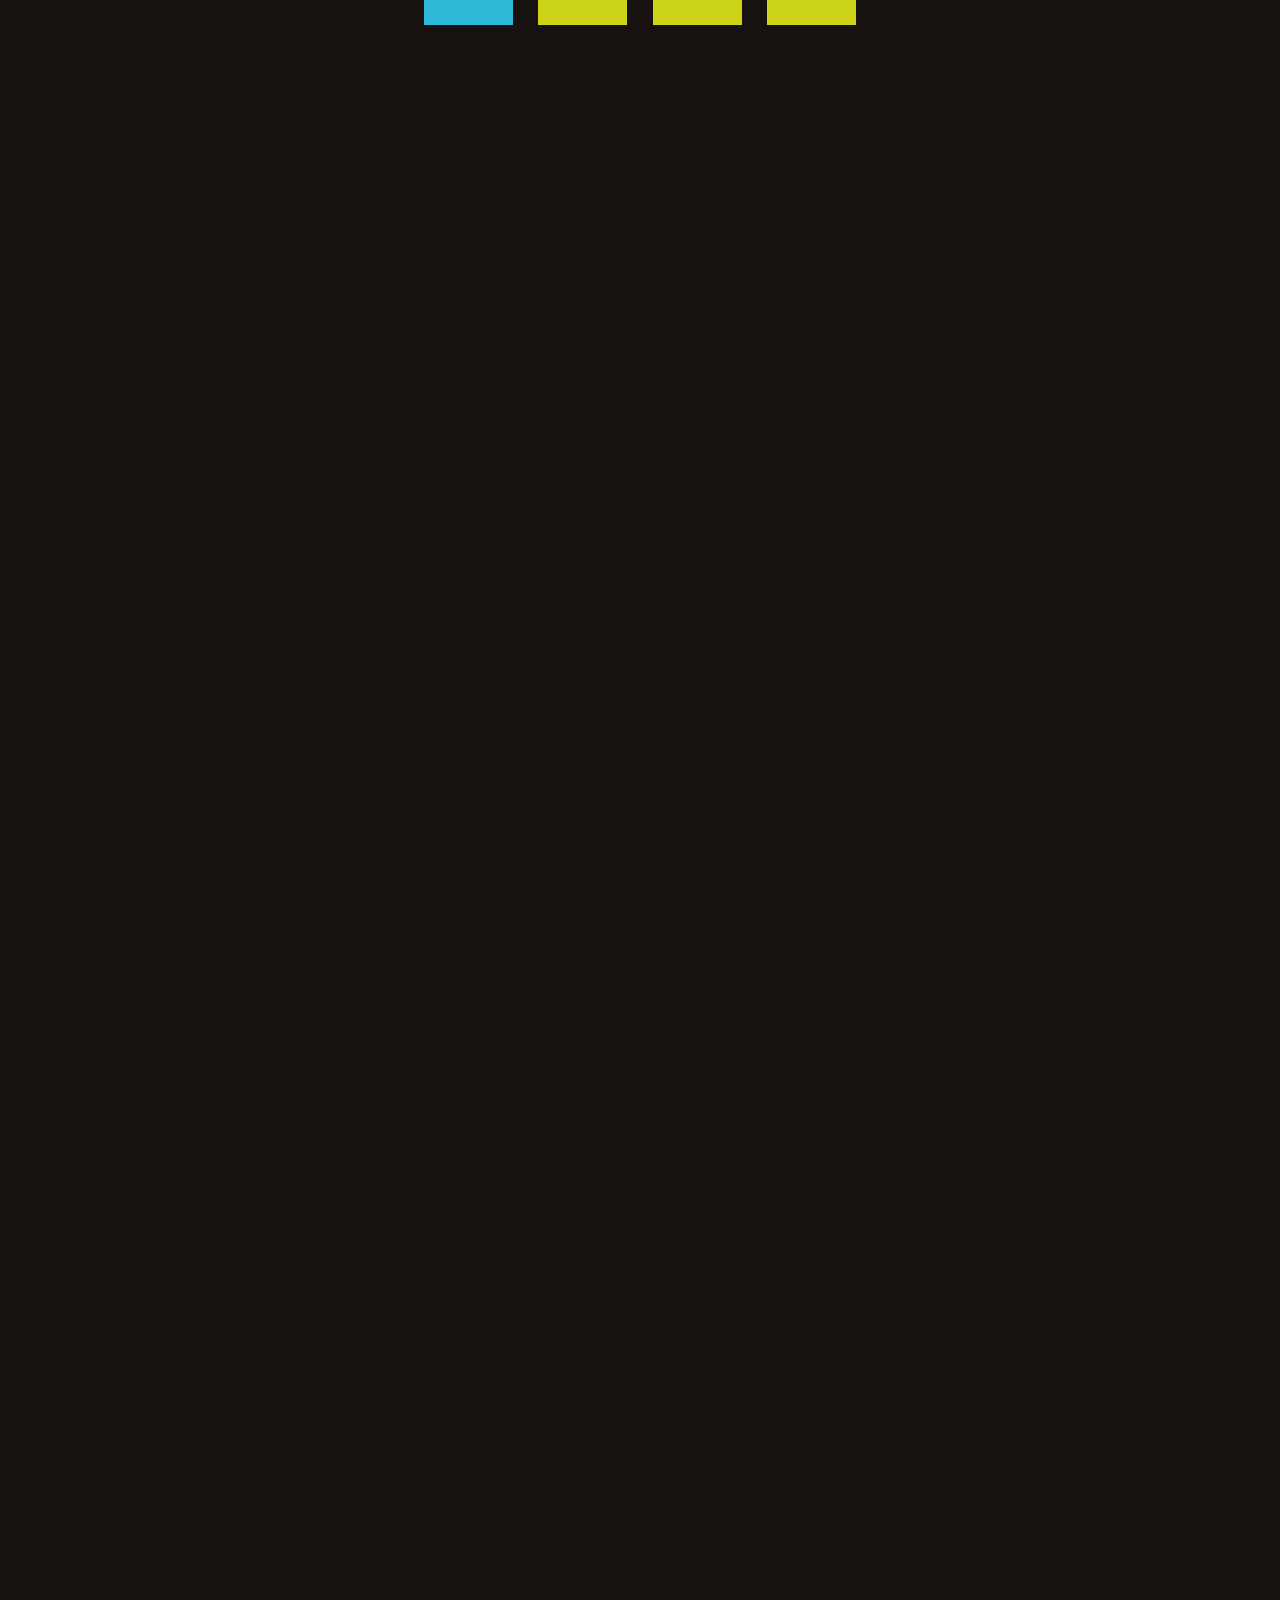
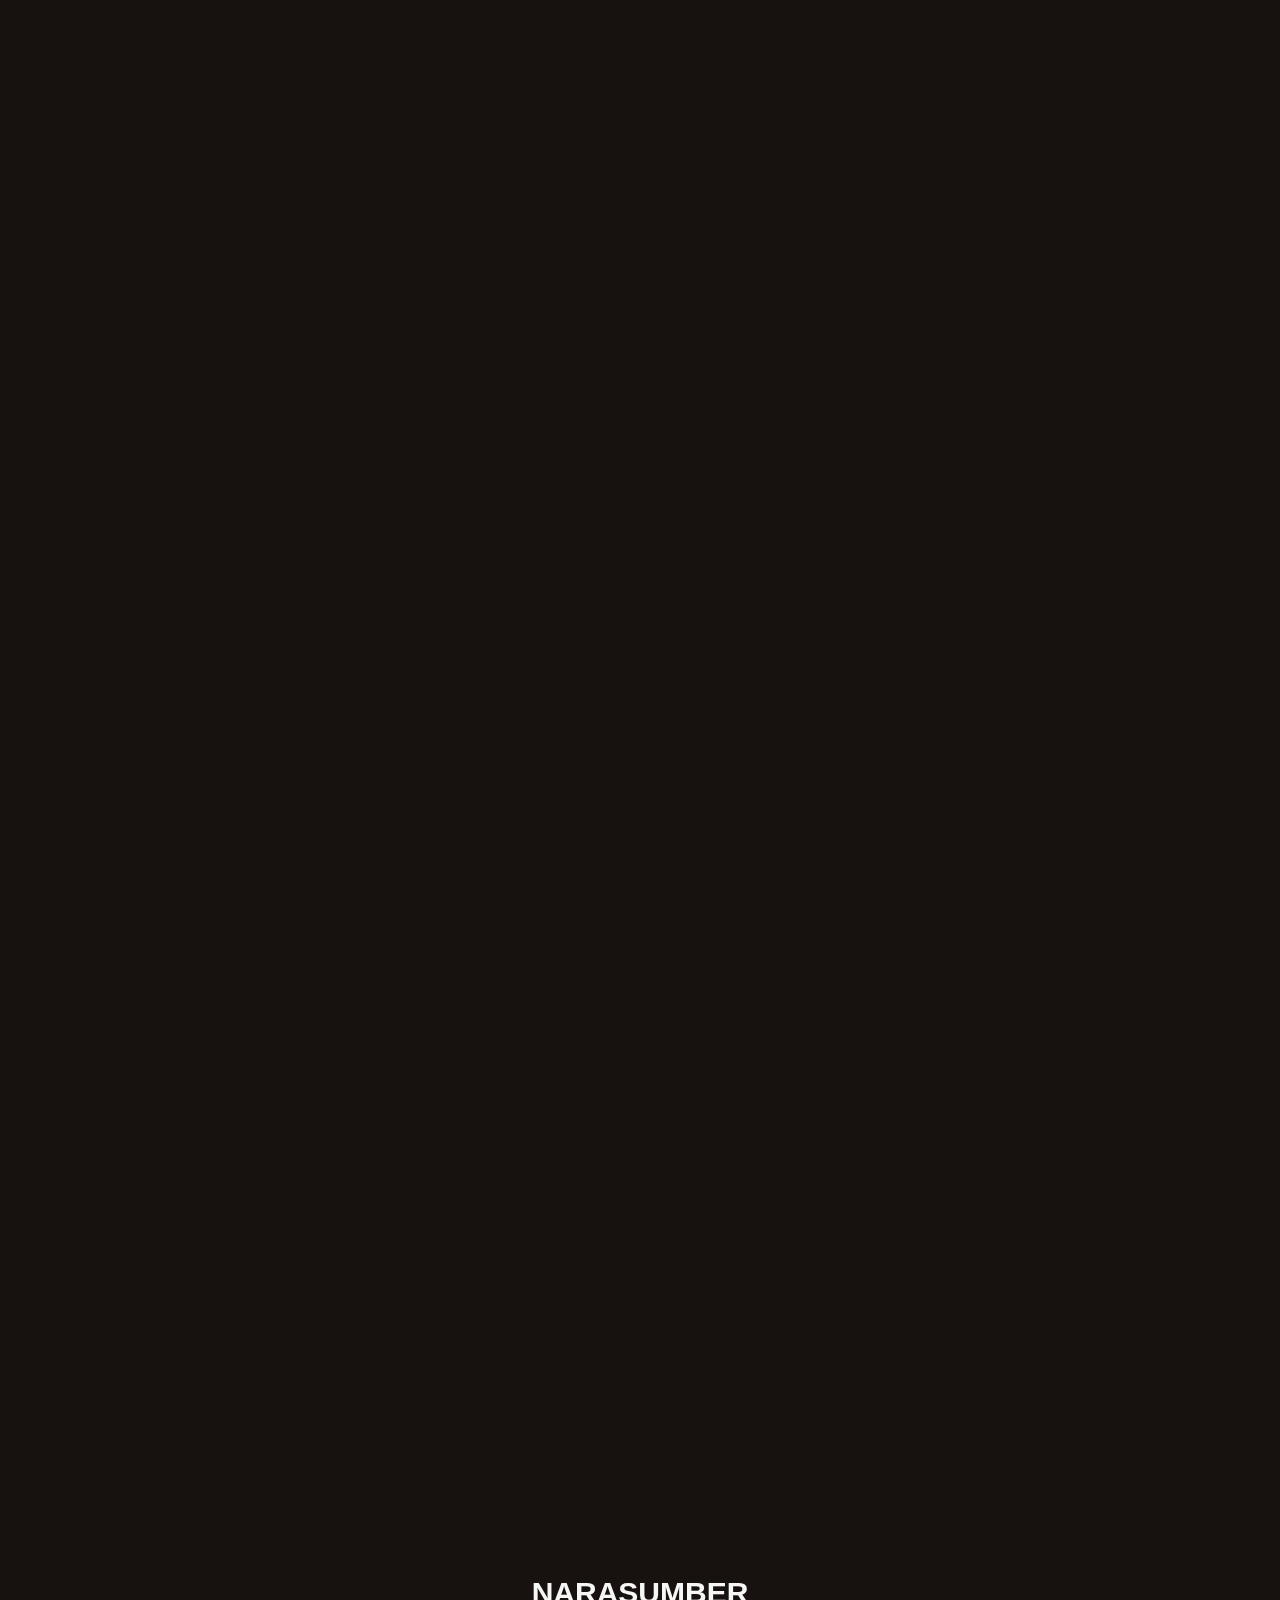
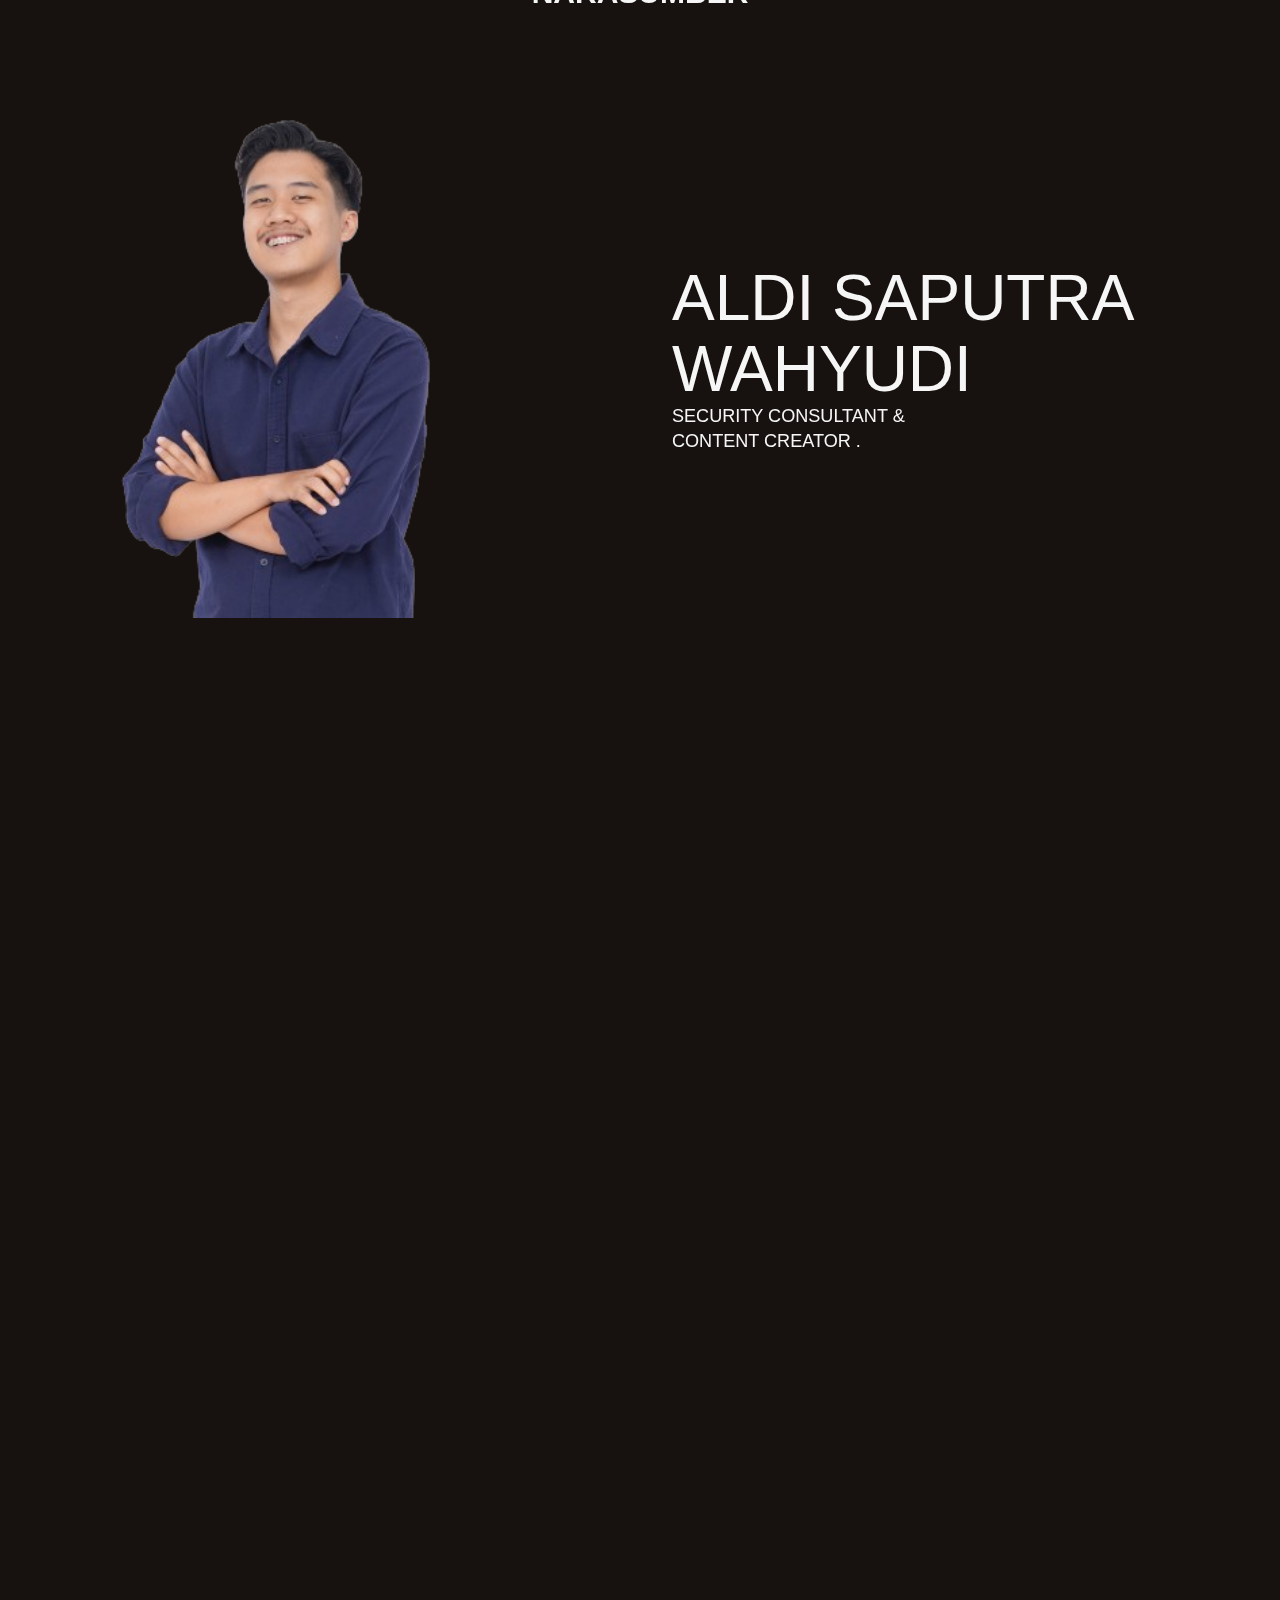
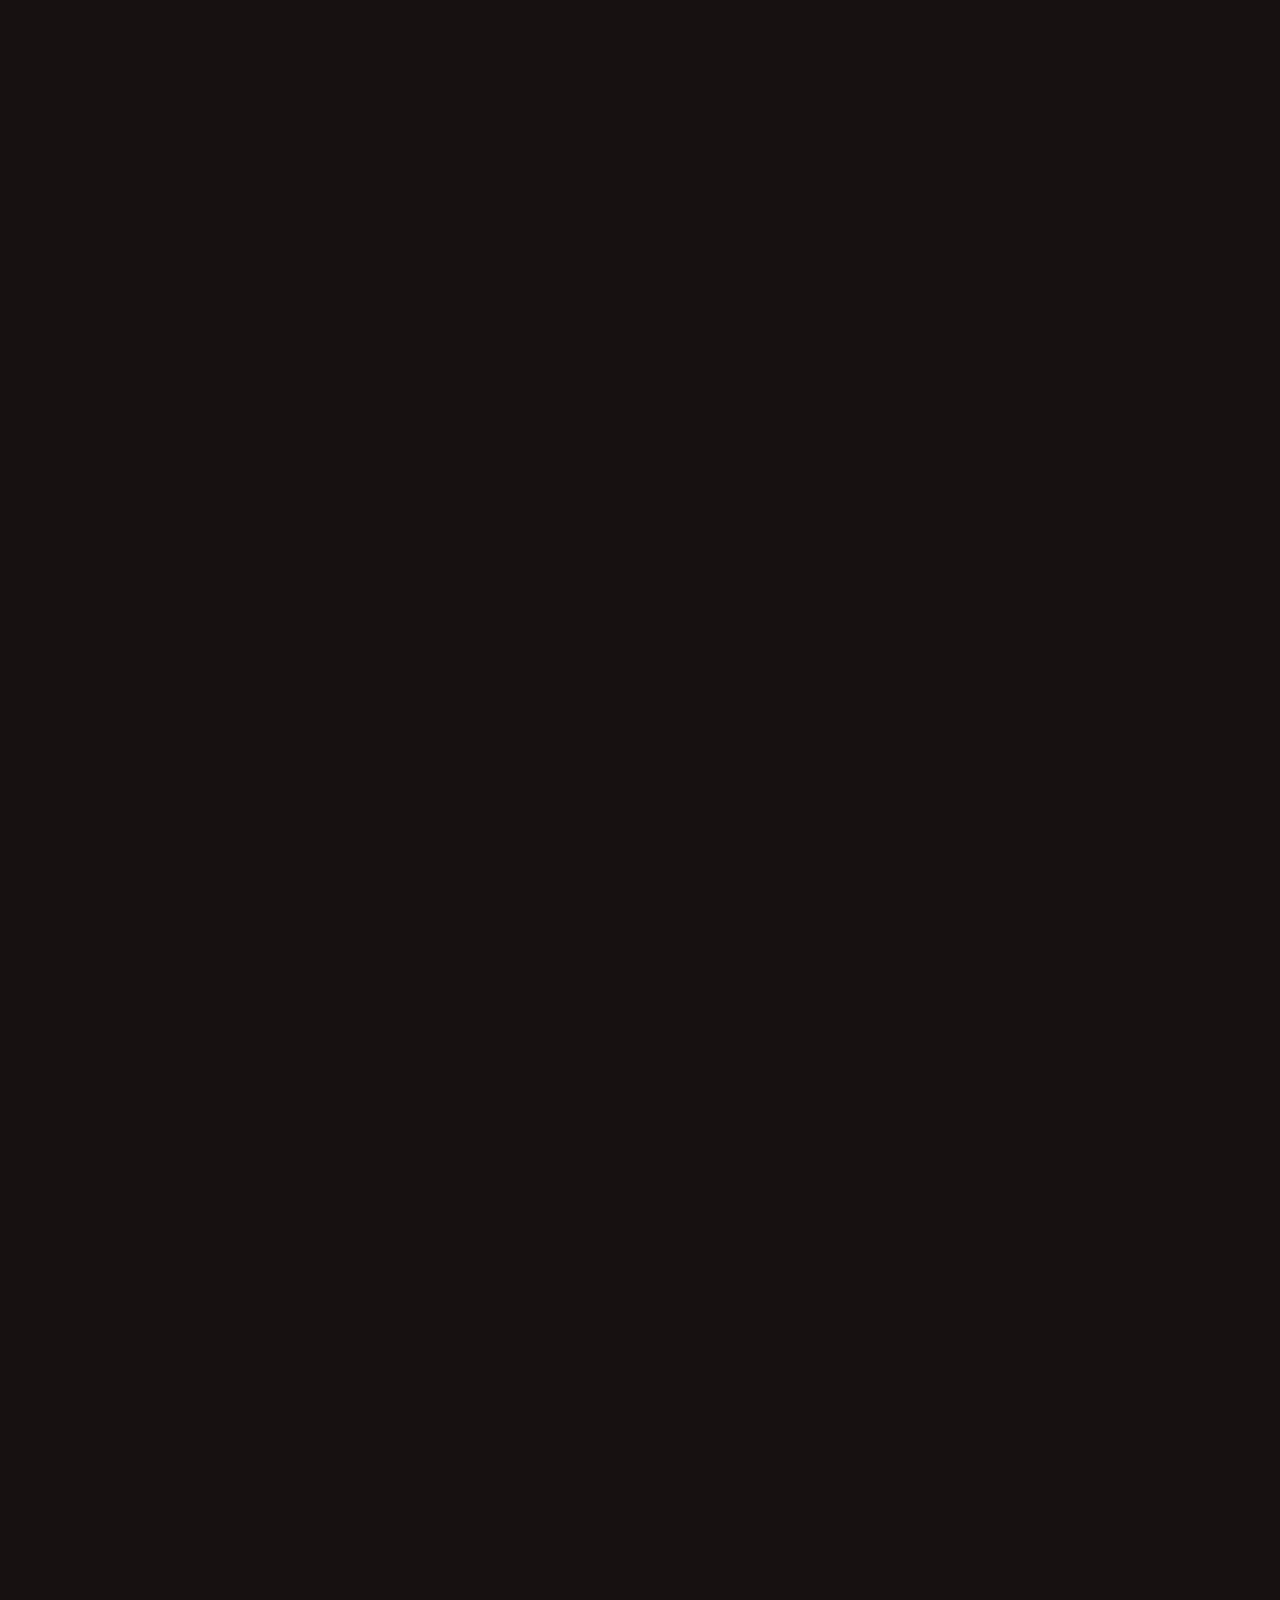
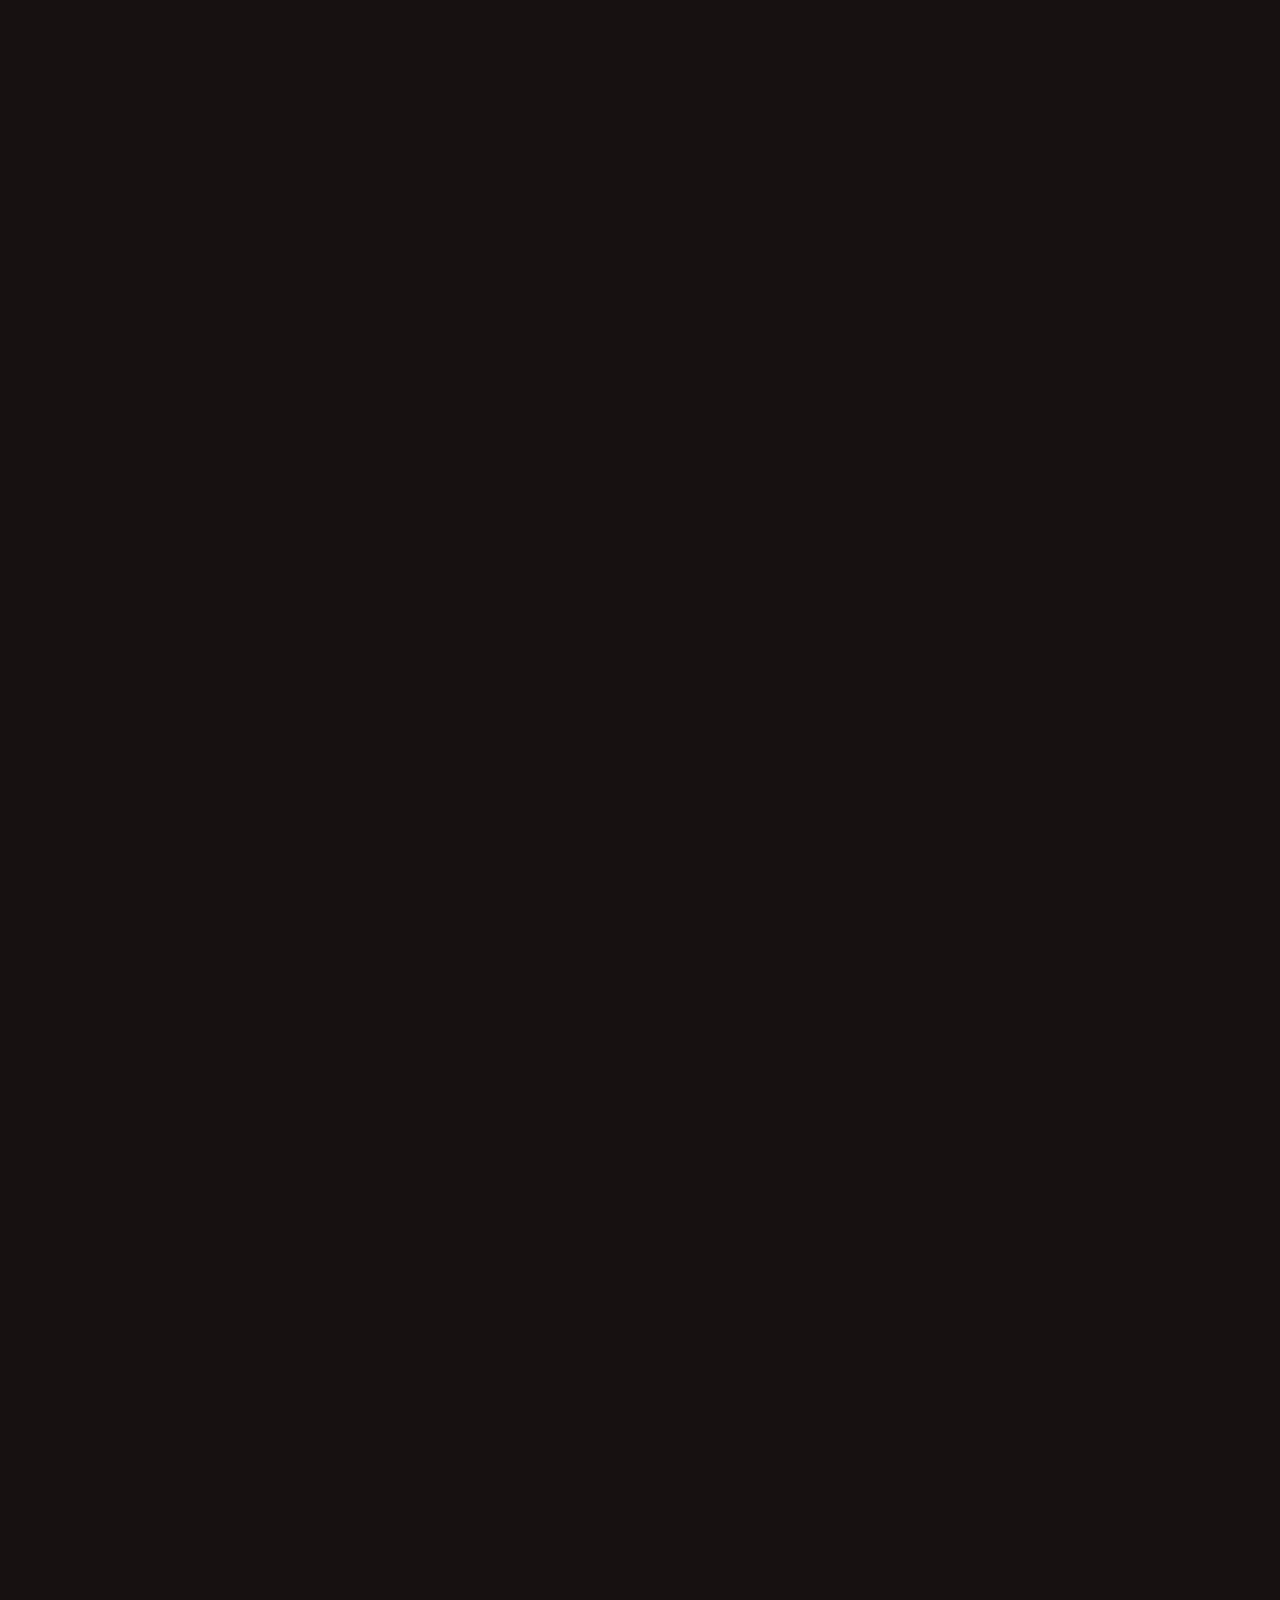
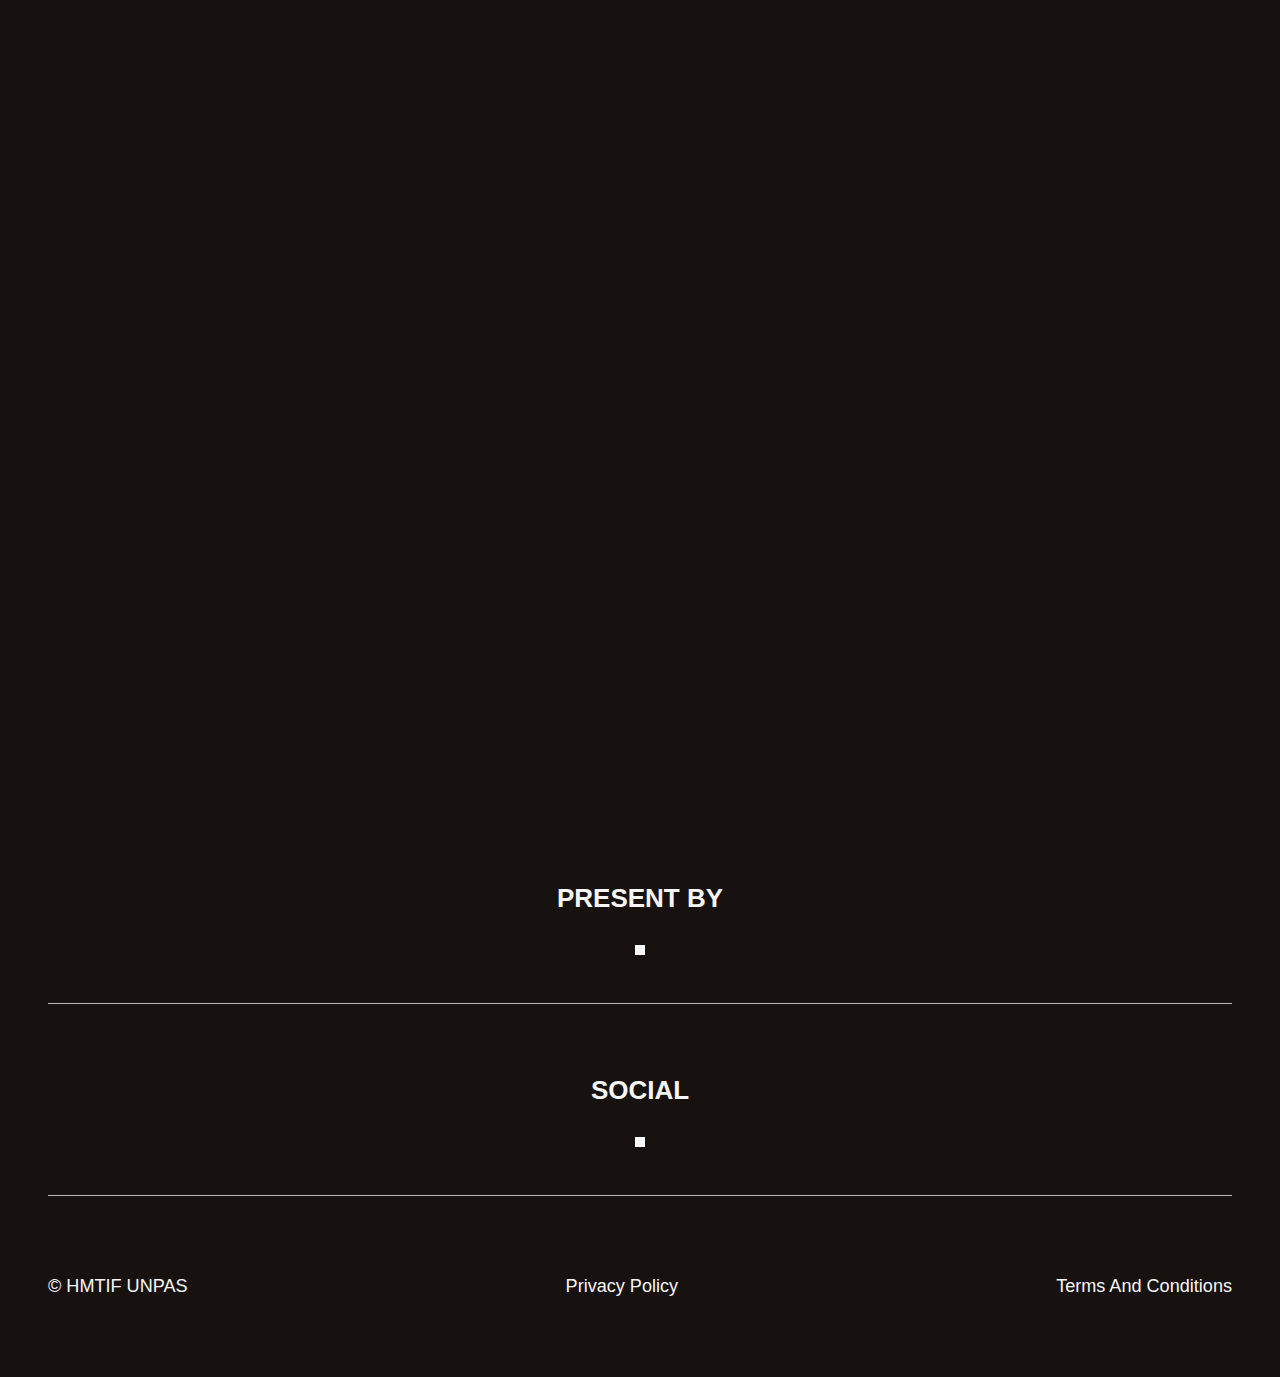
==== commit 9e264586: "clear" ====
--- a/index.html
+++ b/index.html
@@ -752,8 +752,12 @@
                       <div data-alignment="left" style="color: white" class="hero-billboard-cms_content-wrap home-title">
                         <div data-alignment="center" class="hero-billboard-cms_inner-wrap">
                           <img src="assets/img/logo-utama.png" />
-                          <h1 class="heading-6 text-center">TICKETS ON SALE NOW</h1>
-                          <h2 class="heading-l text-center">4-Day, 2-Day &amp; 1-Day Tickets start as low as $20 down</h2>
+                          <h1 class="heading-6 text-center">ITPHORIA 2024</h1>
+                          <h2 class="heading-l text-center">
+                            Jl. Dr. Setiabudi No 193, Gegerkalong <br />
+                            Kampus IV Universitas Pasundan
+                          </h2>
+                          <p class="heading-l">exclusive 25 mei 2024</p>
                         </div>
                         <div data-alignment="left" class="hero-billboard-cms_inner-wrap">
                           <!-- <div class="hero-billroard-cms_cta-rt w-richtext">
@@ -1040,8 +1044,8 @@
                       <h3 class="pillars_slide-heading text-color-white z-99">
                         HANDOKO SUPENO <br />
                         <p>
-                          Deep reinforcement &<br />
-                          pengemudian otonom.
+                          Dosen Teknik Informatika <br />
+                          Universitas Pasundan
                         </p>
                       </h3>
                     </div>
@@ -1084,11 +1088,7 @@
                       </div>
                       <h3 class="pillars_slide-heading text-color-white z-99">
                         Lorenz Adam Damara <br />
-                        <p>
-                          Direktur PT. Nusabot Inovasi Teknologi<br />
-                          Founder PT. CoreX Nusabot Mandatera <br />
-                          Komisaris CV. Mandiri Putra Nusa
-                        </p>
+                        <p>Founder & CEO Nusabot<br /></p>
                       </h3>
                     </div>
                   </div>
@@ -1116,61 +1116,14 @@
             <div class="partners-cms_wrapper w-dyn-list">
               <div role="list" class="partners-cms_logo-list w-dyn-items">
                 <div id="w-node-_758b52b7-41f8-a30f-4ff0-c81030ff215a-665b3bf7" role="listitem" class="partners-cms_logo-item w-dyn-item">
-                  <div class="partners-cms_heading-wrapper"><h3 class="partners-cms_heading">Partners</h3></div>
+                  <div class="partners-cms_heading-wrapper"><h3 class="partners-cms_heading">Present By</h3></div>
                   <a data-tracker-partner-name="" href="#" class="partners-cms_link w-inline-block w-condition-invisible"><img loading="lazy" alt="Partners" src="" class="partners-cms_image w-dyn-bind-empty" /></a>
                 </div>
                 <div id="w-node-_758b52b7-41f8-a30f-4ff0-c81030ff215a-665b3bf7" role="listitem" class="partners-cms_logo-item w-dyn-item">
                   <div class="partners-cms_heading-wrapper w-condition-invisible"><h3 class="partners-cms_heading">T-Mobile</h3></div>
-                  <a data-tracker-partner-name="" href="https://www.t-mobile.com/" target="_blank" class="partners-cms_link w-inline-block"
-                    ><img loading="lazy" alt="T-Mobile" src="https://assets-global.website-files.com/65e1e77c24f2cc3e8c657dab/65e6d936fa3f46eca31ed9cb_628fd8cedbaee88215b2358d_TMobileWeb.png" class="partners-cms_image"
-                  /></a>
-                </div>
-                <div id="w-node-_758b52b7-41f8-a30f-4ff0-c81030ff215a-665b3bf7" role="listitem" class="partners-cms_logo-item w-dyn-item">
-                  <div class="partners-cms_heading-wrapper w-condition-invisible"><h3 class="partners-cms_heading">Bud Light</h3></div>
-                  <a data-tracker-partner-name="" href="https://www.budlight.com/" target="_blank" class="partners-cms_link w-inline-block"
-                    ><img loading="lazy" alt="Bud Light" src="https://assets-global.website-files.com/65e1e77c24f2cc3e8c657dab/65e6d9384f1bdd71ad54a810_63dc14eb2094a2bd585d7461_BudLightWeb.png" class="partners-cms_image"
-                  /></a>
-                </div>
-                <div id="w-node-_758b52b7-41f8-a30f-4ff0-c81030ff215a-665b3bf7" role="listitem" class="partners-cms_logo-item w-dyn-item">
-                  <div class="partners-cms_heading-wrapper w-condition-invisible"><h3 class="partners-cms_heading">Chase</h3></div>
-                  <a data-tracker-partner-name="" href="https://www.chase.com/" target="_blank" class="partners-cms_link w-inline-block"
-                    ><img loading="lazy" alt="Chase" src="https://assets-global.website-files.com/65e1e77c24f2cc3e8c657dab/65e6d93837c7ab4be76cfdba_64835edeafb883b244553c81_ChaseSaphireWeb.png" class="partners-cms_image"
-                  /></a>
-                </div>
-                <div id="w-node-_758b52b7-41f8-a30f-4ff0-c81030ff215a-665b3bf7" role="listitem" class="partners-cms_logo-item w-dyn-item">
-                  <div class="partners-cms_heading-wrapper w-condition-invisible"><h3 class="partners-cms_heading">Tito&#x27;s Handmade Vodka</h3></div>
-                  <a data-tracker-partner-name="" href="https://www.titosvodka.com/" target="_blank" class="partners-cms_link w-inline-block"
-                    ><img loading="lazy" alt="Tito&#x27;s Handmade Vodka" src="https://assets-global.website-files.com/65e1e77c24f2cc3e8c657dab/65e6d9360fb164351aa2d12e_606e58295d87bd5936073887_Titos.png" class="partners-cms_image"
-                  /></a>
-                </div>
-                <div id="w-node-_758b52b7-41f8-a30f-4ff0-c81030ff215a-665b3bf7" role="listitem" class="partners-cms_logo-item w-dyn-item">
-                  <div class="partners-cms_heading-wrapper w-condition-invisible"><h3 class="partners-cms_heading">Bacardi</h3></div>
-                  <a data-tracker-partner-name="" href="https://www.bacardi.com/" target="_blank" class="partners-cms_link w-inline-block"
-                    ><img loading="lazy" alt="Bacardi" src="https://assets-global.website-files.com/65e1e77c24f2cc3e8c657dab/65e6d936c0e30b2b8d0ff918_60aea1a0f9926c51c587c725_BacardiWeb%255B2%255D.png" class="partners-cms_image"
-                  /></a>
-                </div>
-                <div id="w-node-_758b52b7-41f8-a30f-4ff0-c81030ff215a-665b3bf7" role="listitem" class="partners-cms_logo-item w-dyn-item">
-                  <div class="partners-cms_heading-wrapper w-condition-invisible"><h3 class="partners-cms_heading">PayPal</h3></div>
-                  <a data-tracker-partner-name="" href="https://www.paypal.com/us/home" target="_blank" class="partners-cms_link w-inline-block"
-                    ><img loading="lazy" alt="PayPal" src="https://assets-global.website-files.com/65e1e77c24f2cc3e8c657dab/65e6d93730a49476adf9281d_5f18668b44b8298beed2d521_Paypal.png" class="partners-cms_image"
-                  /></a>
-                </div>
-                <div id="w-node-_758b52b7-41f8-a30f-4ff0-c81030ff215a-665b3bf7" role="listitem" class="partners-cms_logo-item w-dyn-item">
-                  <div class="partners-cms_heading-wrapper w-condition-invisible"><h3 class="partners-cms_heading">Toyota</h3></div>
-                  <a data-tracker-partner-name="" href="https://www.toyota.com/" target="_blank" class="partners-cms_link w-inline-block"
-                    ><img
-                      loading="lazy"
-                      alt="Toyota"
-                      src="https://assets-global.website-files.com/65e1e77c24f2cc3e8c657dab/65e6d9371faacd13c57eef87_5e9499e4c61ae178e26e34ca_lol19-sponsor-200x200-toyota-e0ebccf3.png"
-                      class="partners-cms_image"
-                  /></a>
-                </div>
-                <div id="w-node-_758b52b7-41f8-a30f-4ff0-c81030ff215a-665b3bf7" role="listitem" class="partners-cms_logo-item w-dyn-item">
-                  <div class="partners-cms_heading-wrapper w-condition-invisible"><h3 class="partners-cms_heading">Venmo</h3></div>
-                  <a data-tracker-partner-name="" href="https://venmo.com/" target="_blank" class="partners-cms_link w-inline-block"
-                    ><img loading="lazy" alt="Venmo" src="https://assets-global.website-files.com/65e1e77c24f2cc3e8c657dab/65e6d938e9573b4793e88c14_5f199ecb2474633509a56072_200x-venmo.png" class="partners-cms_image"
-                  /></a>
-                </div>
+                  <a data-tracker-partner-name="" href="https://www.t-mobile.com/" target="_blank" class="partners-cms_link w-inline-block"><img loading="lazy" alt="T-Mobile" src="assets/img/logo-hmtif.png" class="partners-cms_image" /></a>
+                </div>
+
                 <!-- 
                 <div id="w-node-_758b52b7-41f8-a30f-4ff0-c81030ff215a-665b3bf7" role="listitem" class="partners-cms_logo-item w-dyn-item">
                   <div class="partners-cms_heading-wrapper w-condition-invisible"><h3 class="partners-cms_heading">BMI</h3></div>
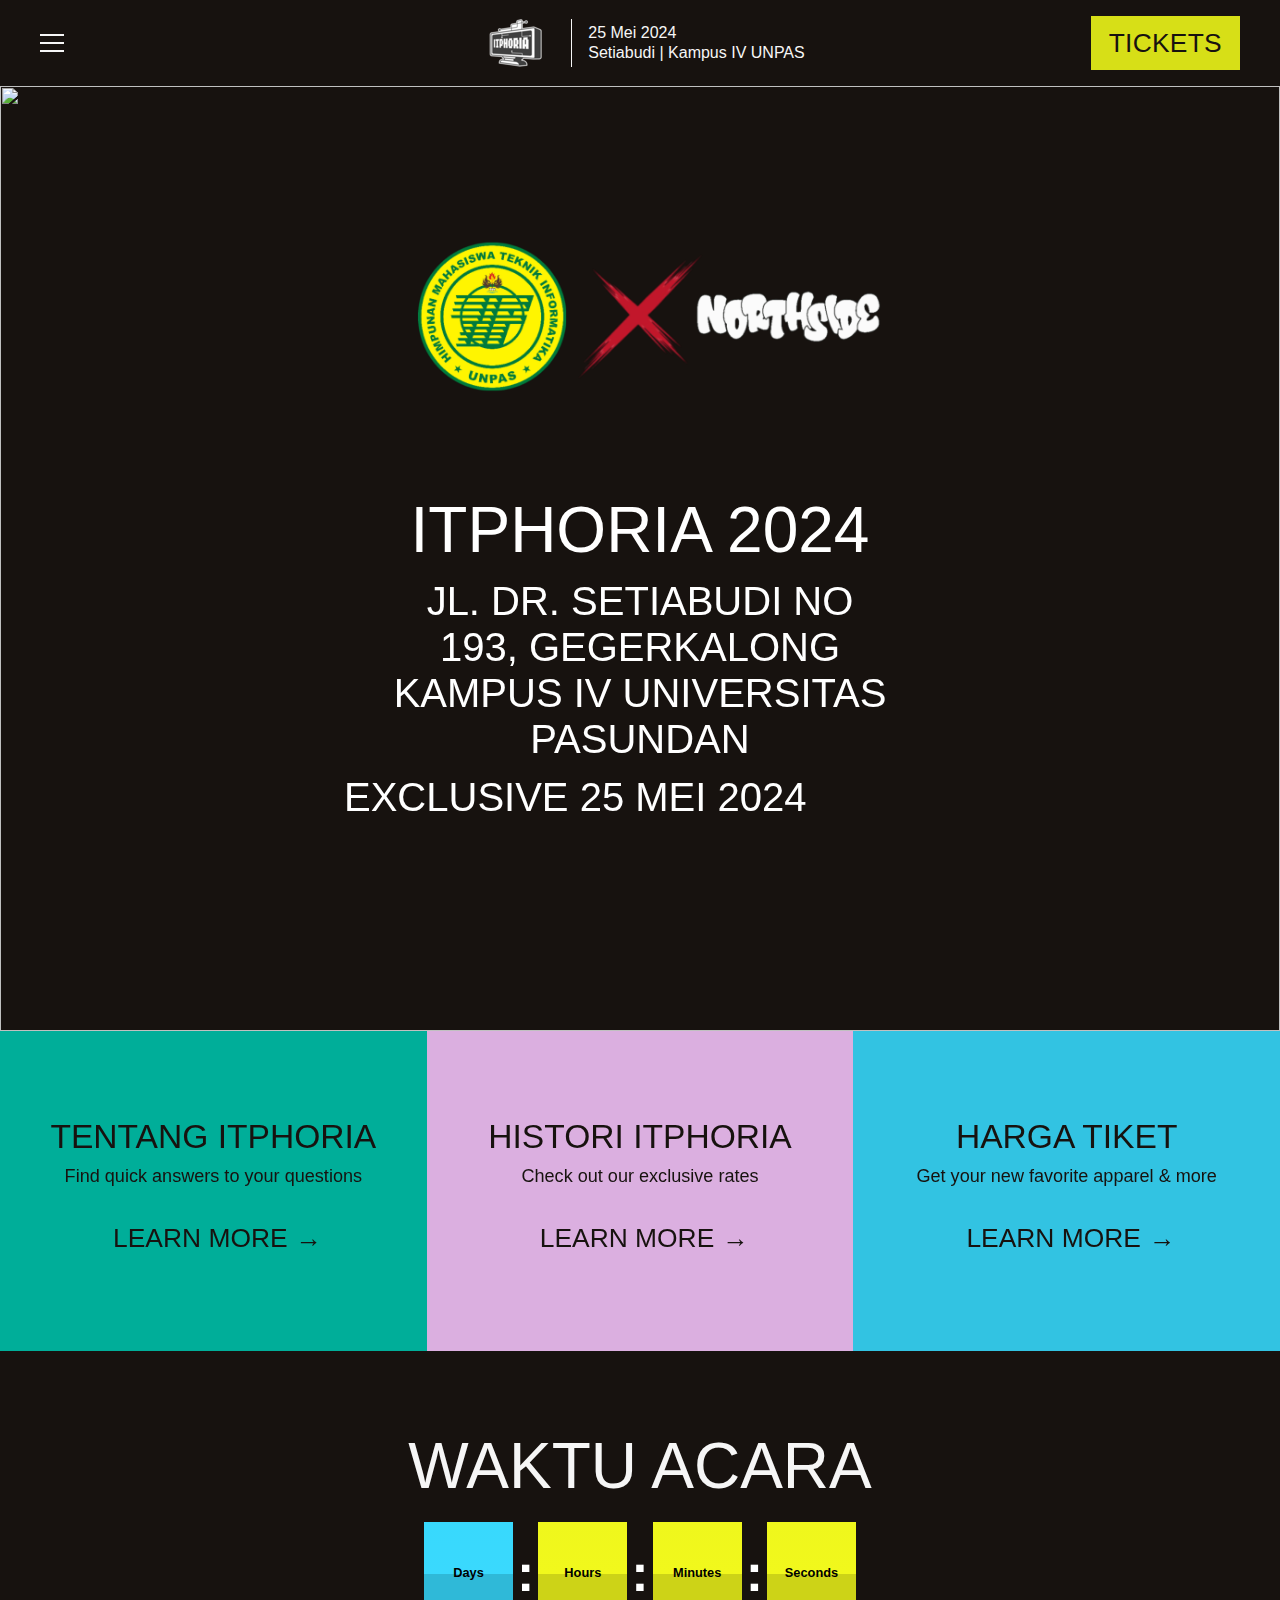
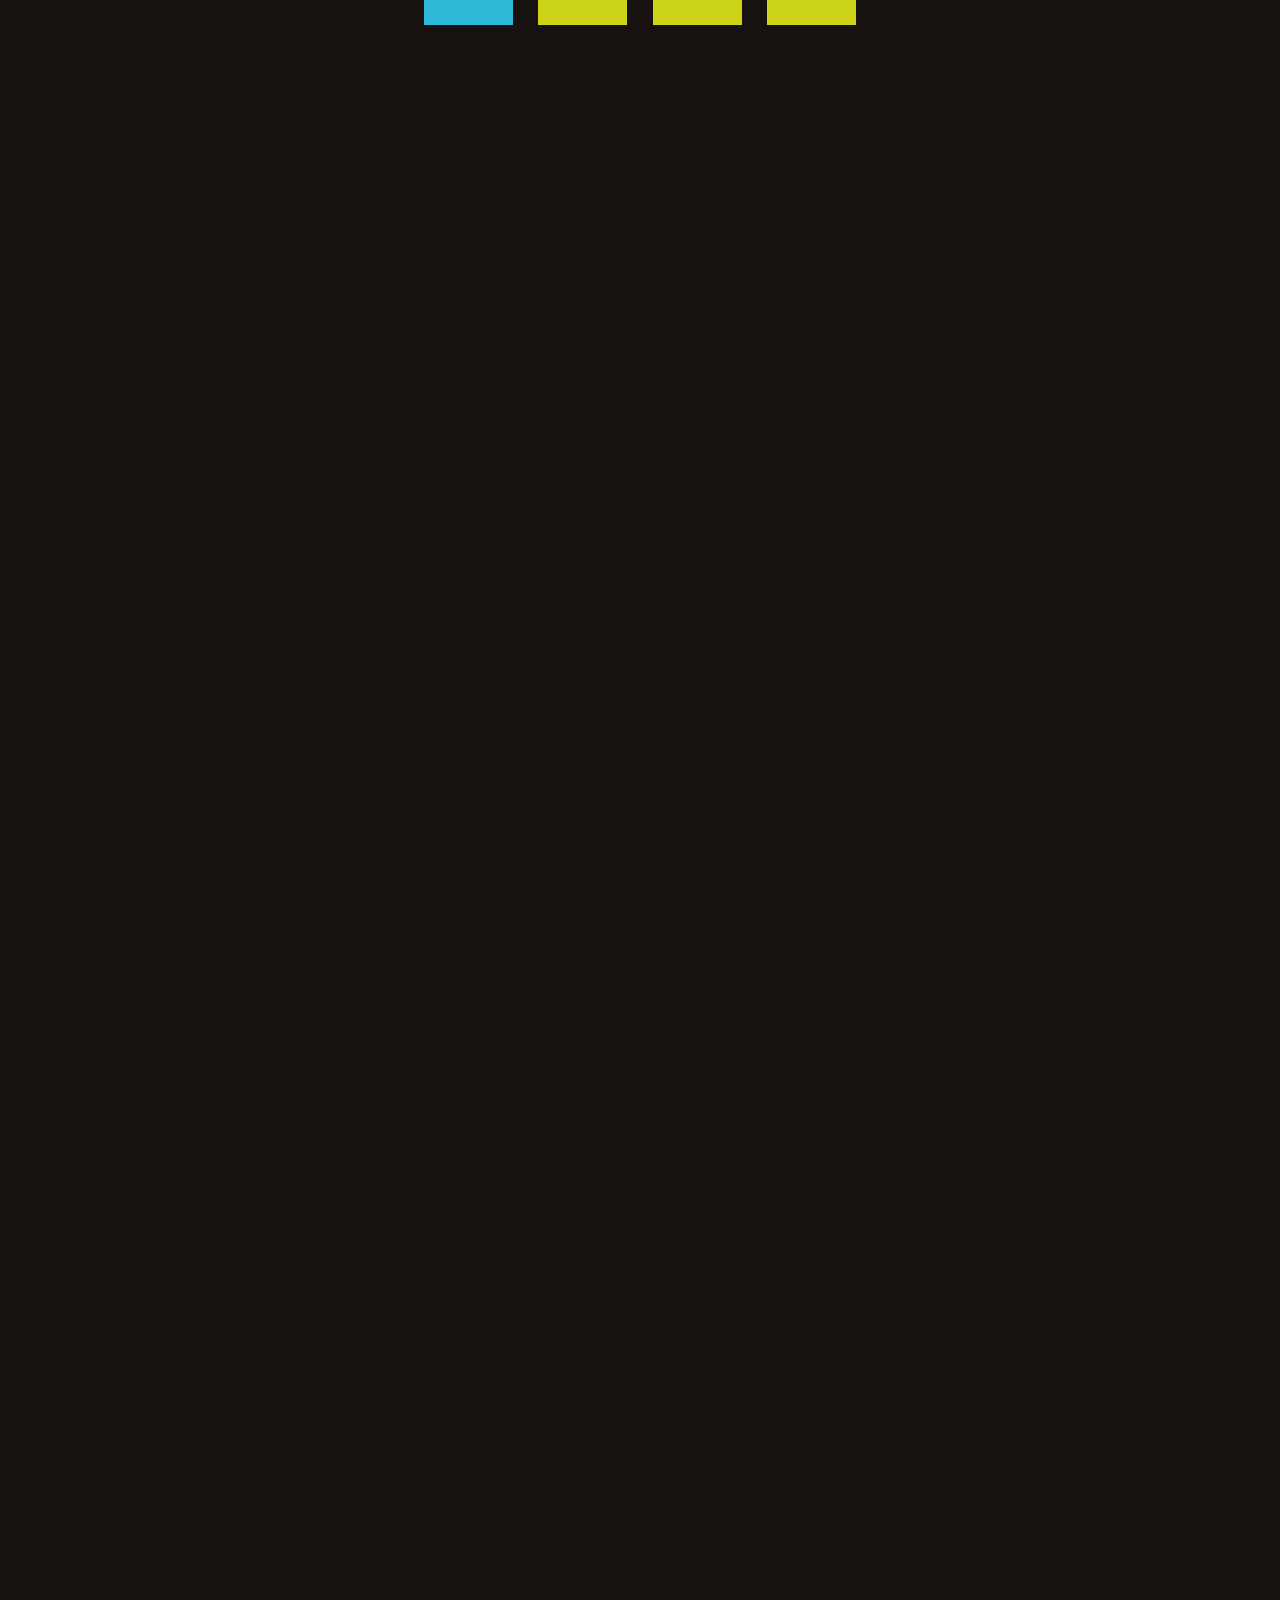
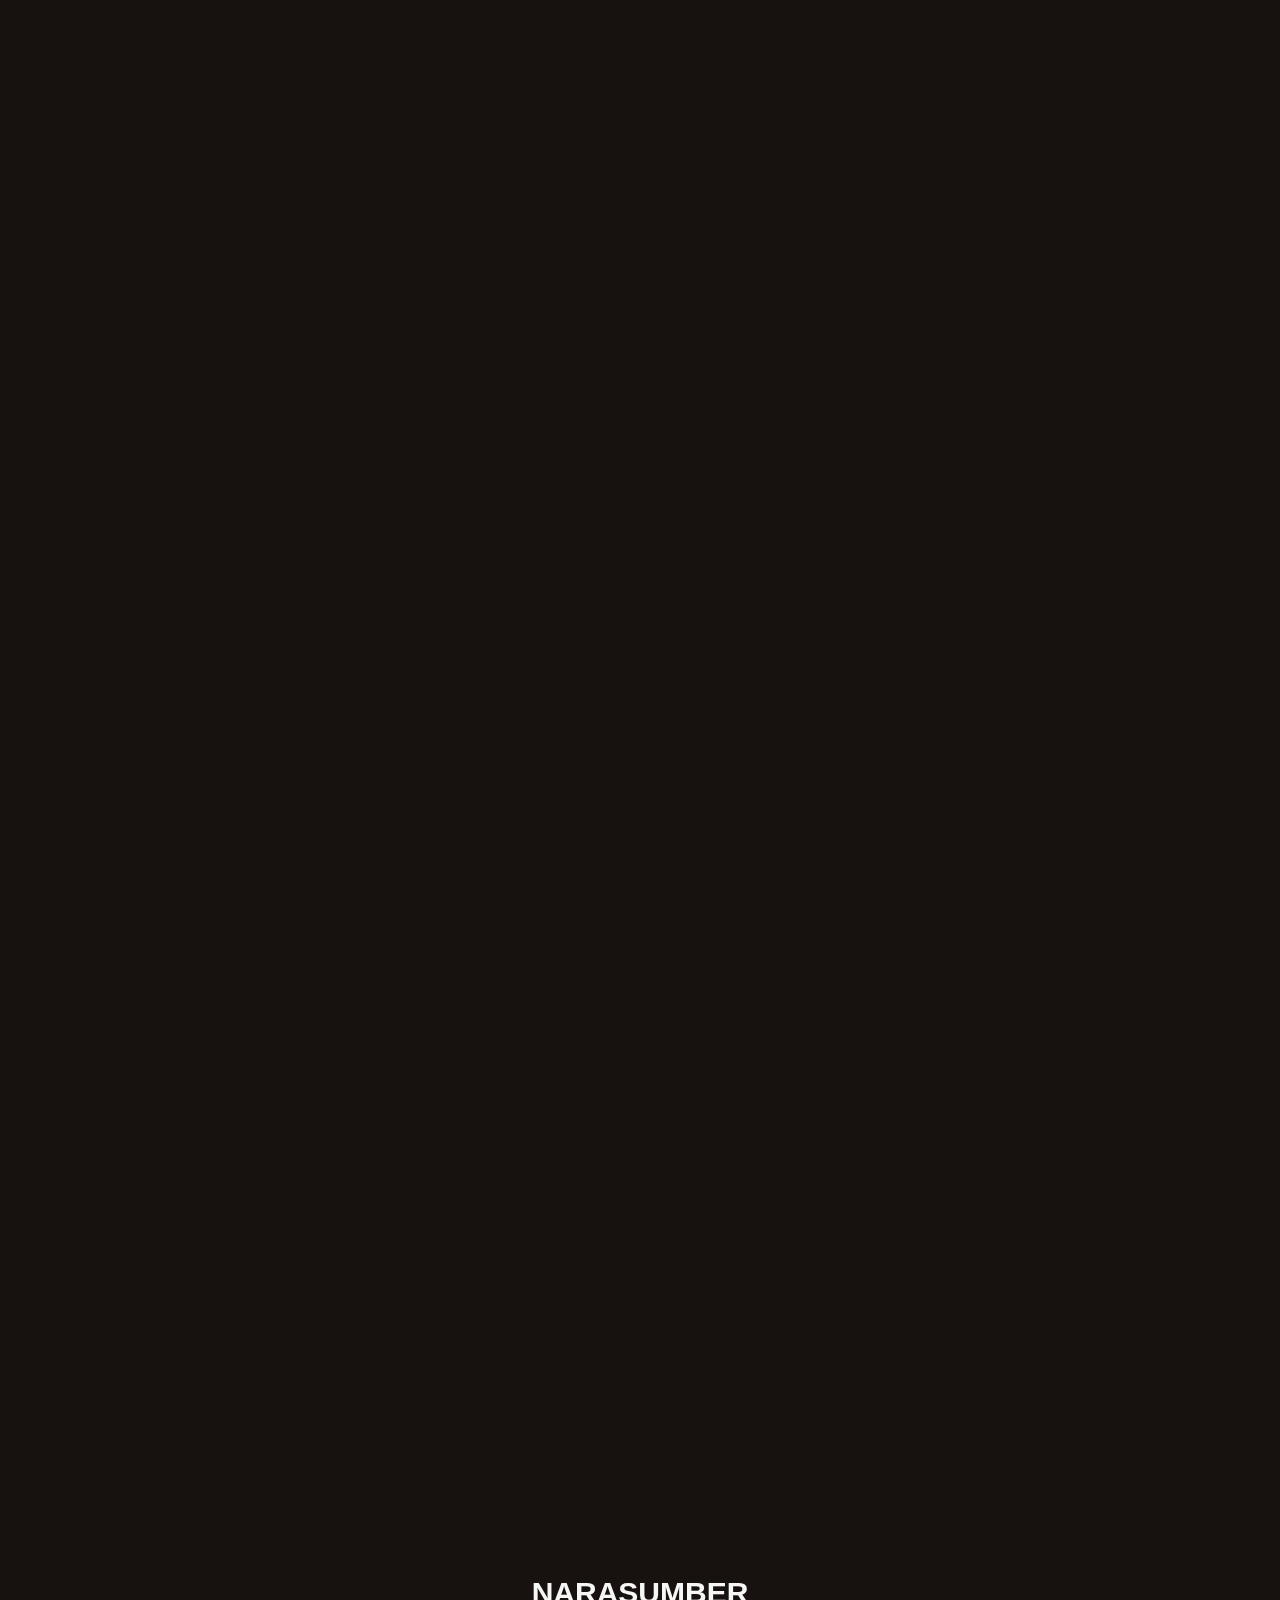
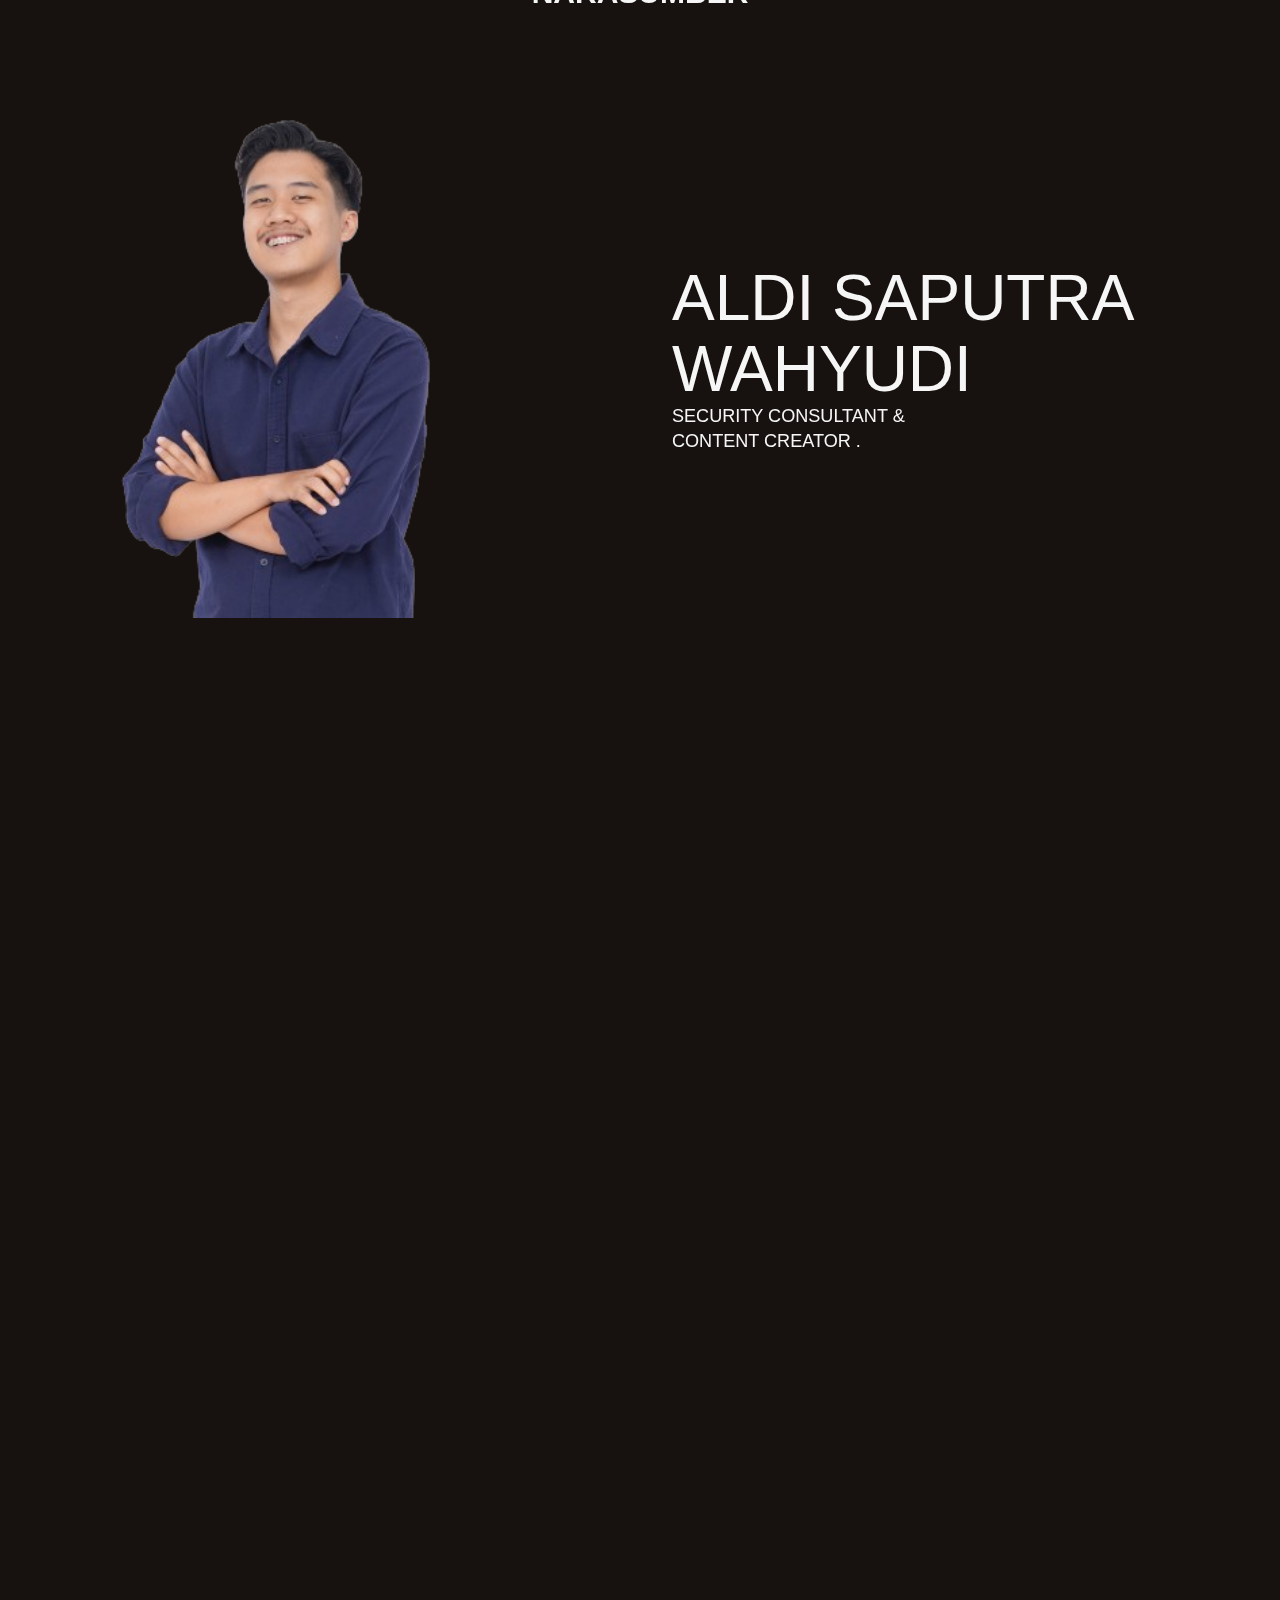
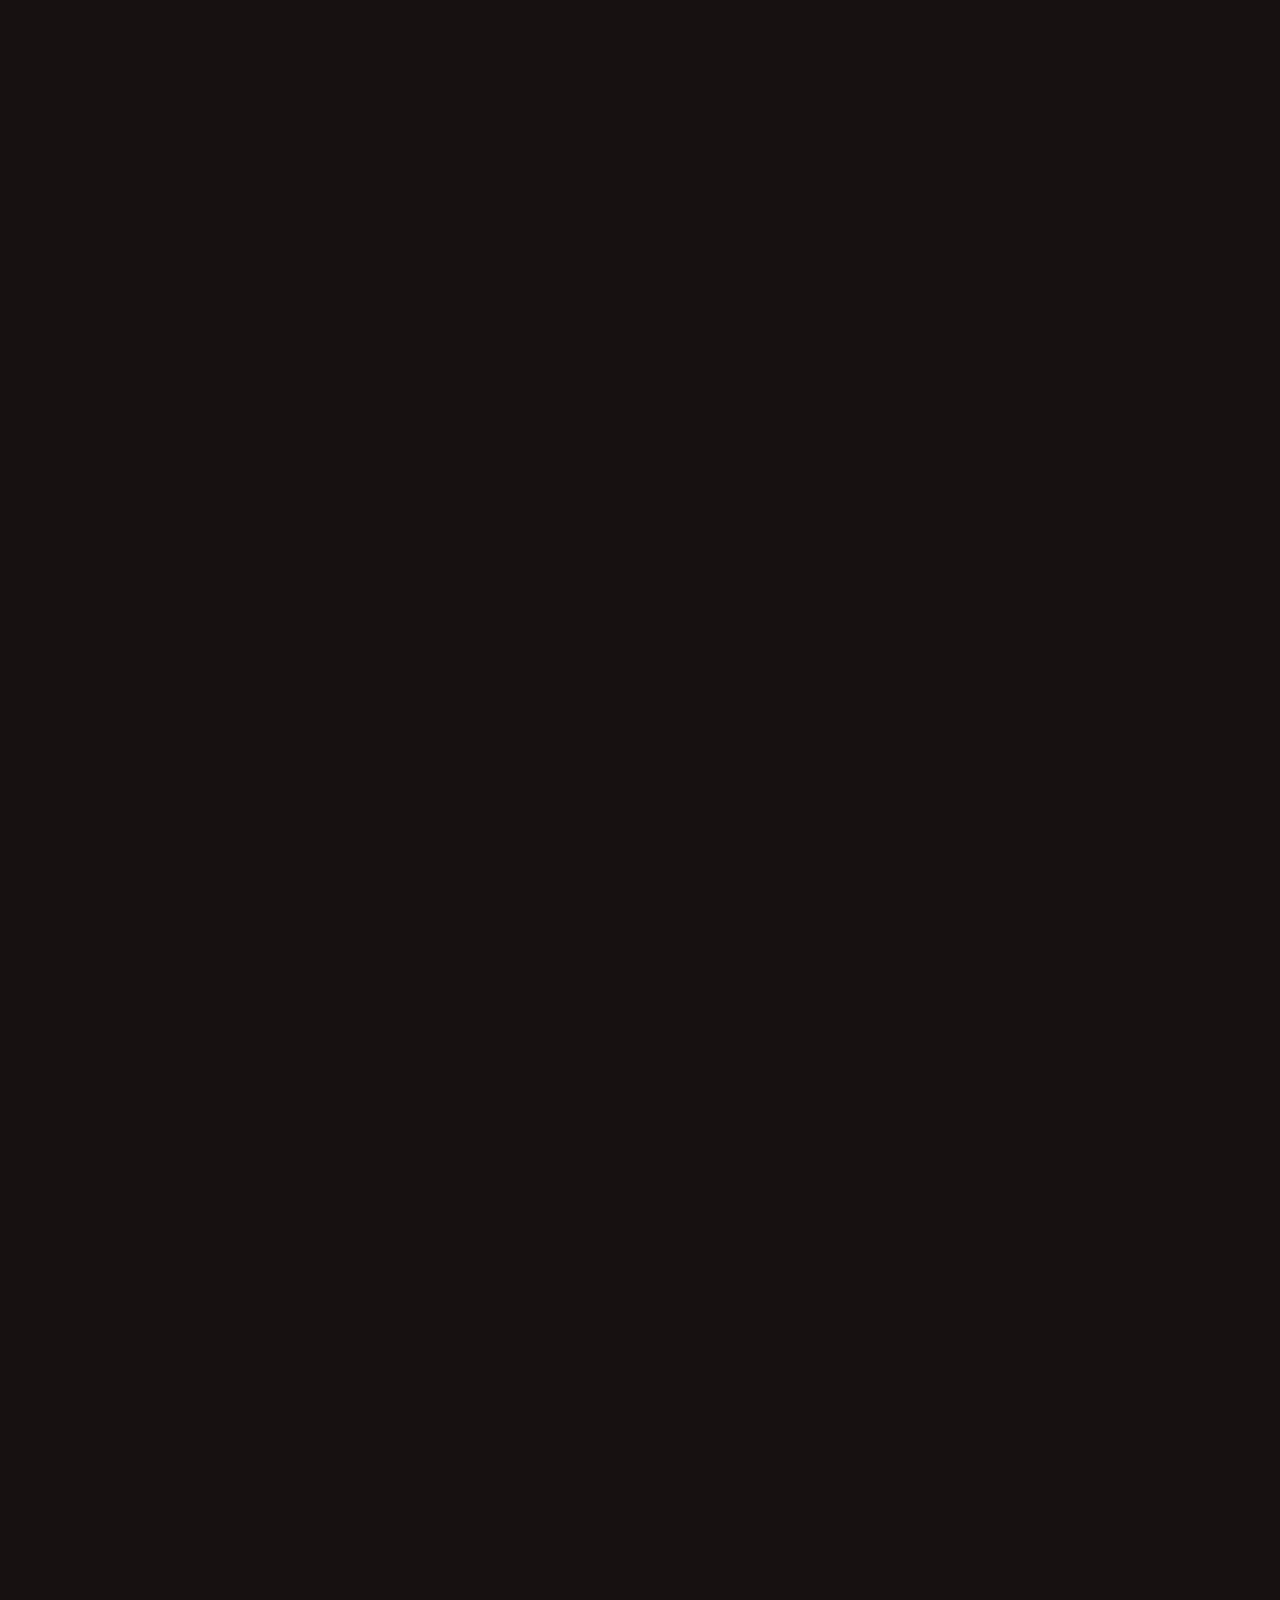
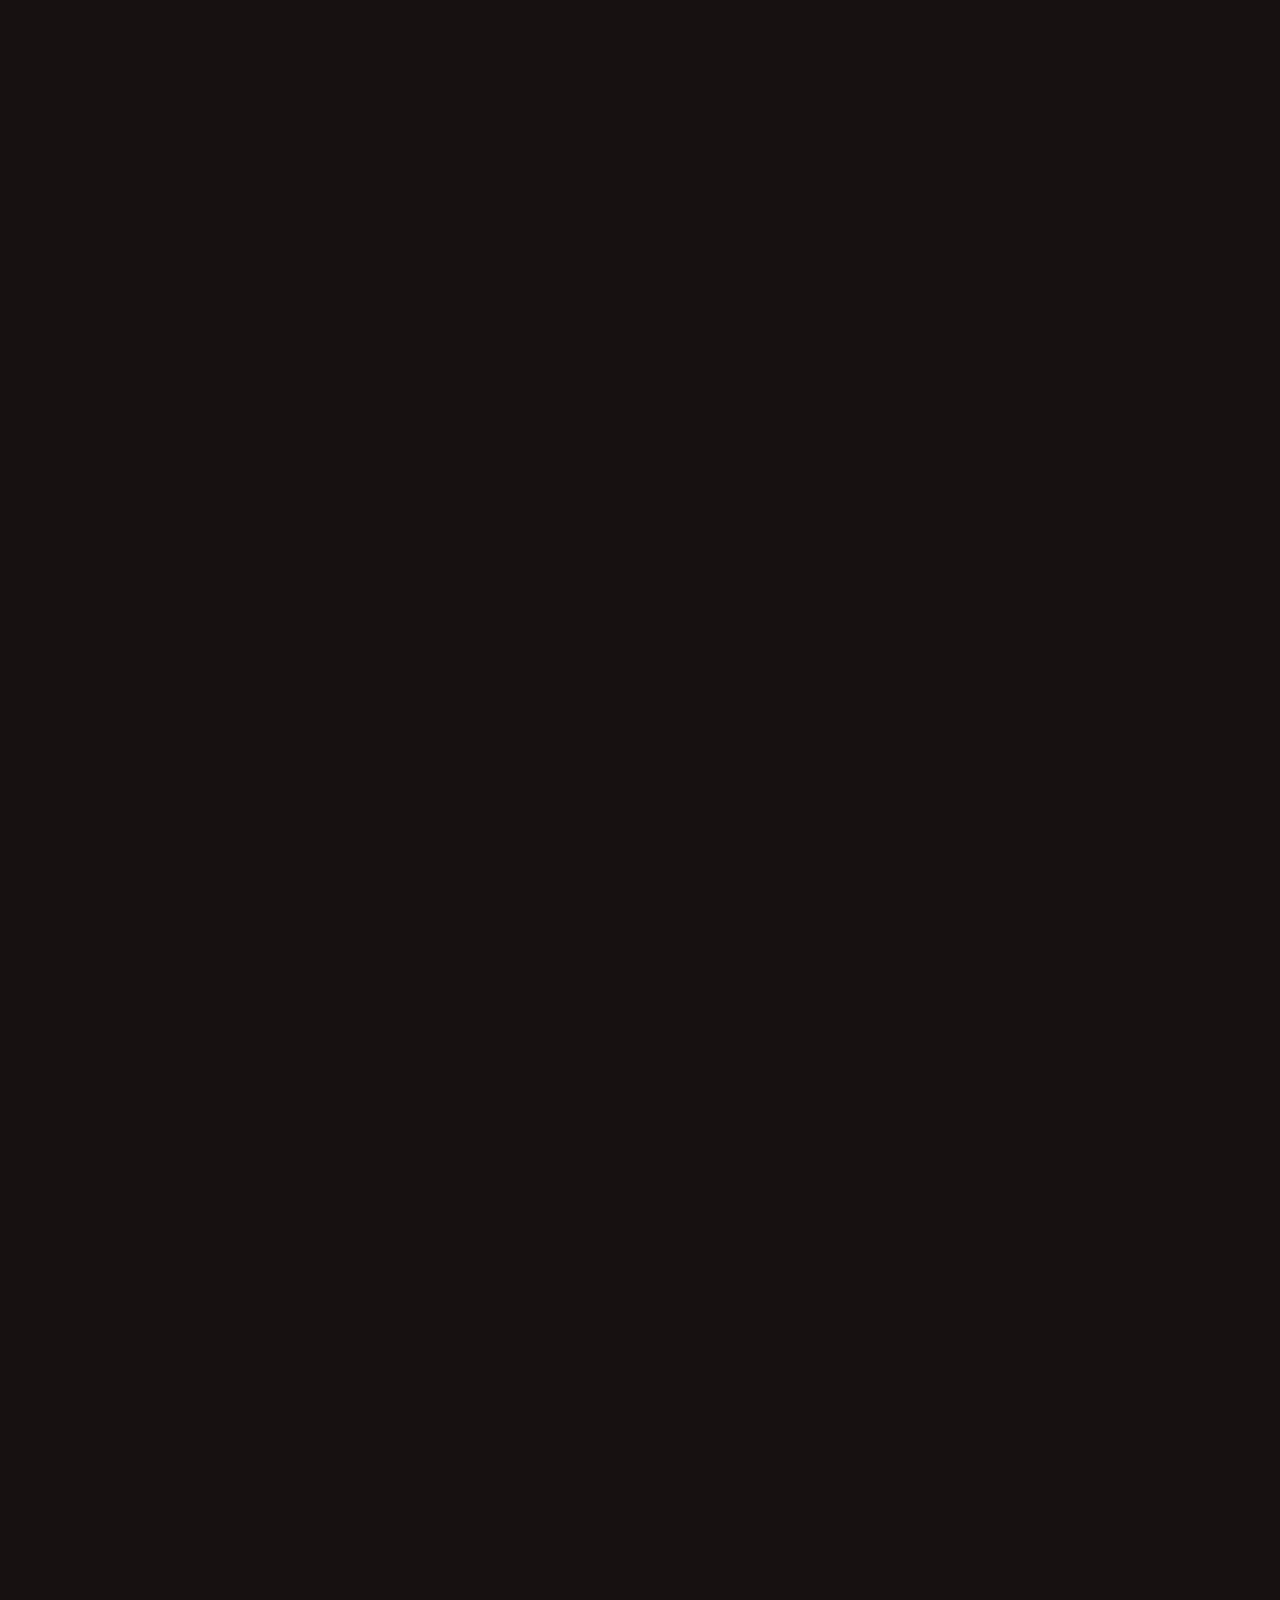
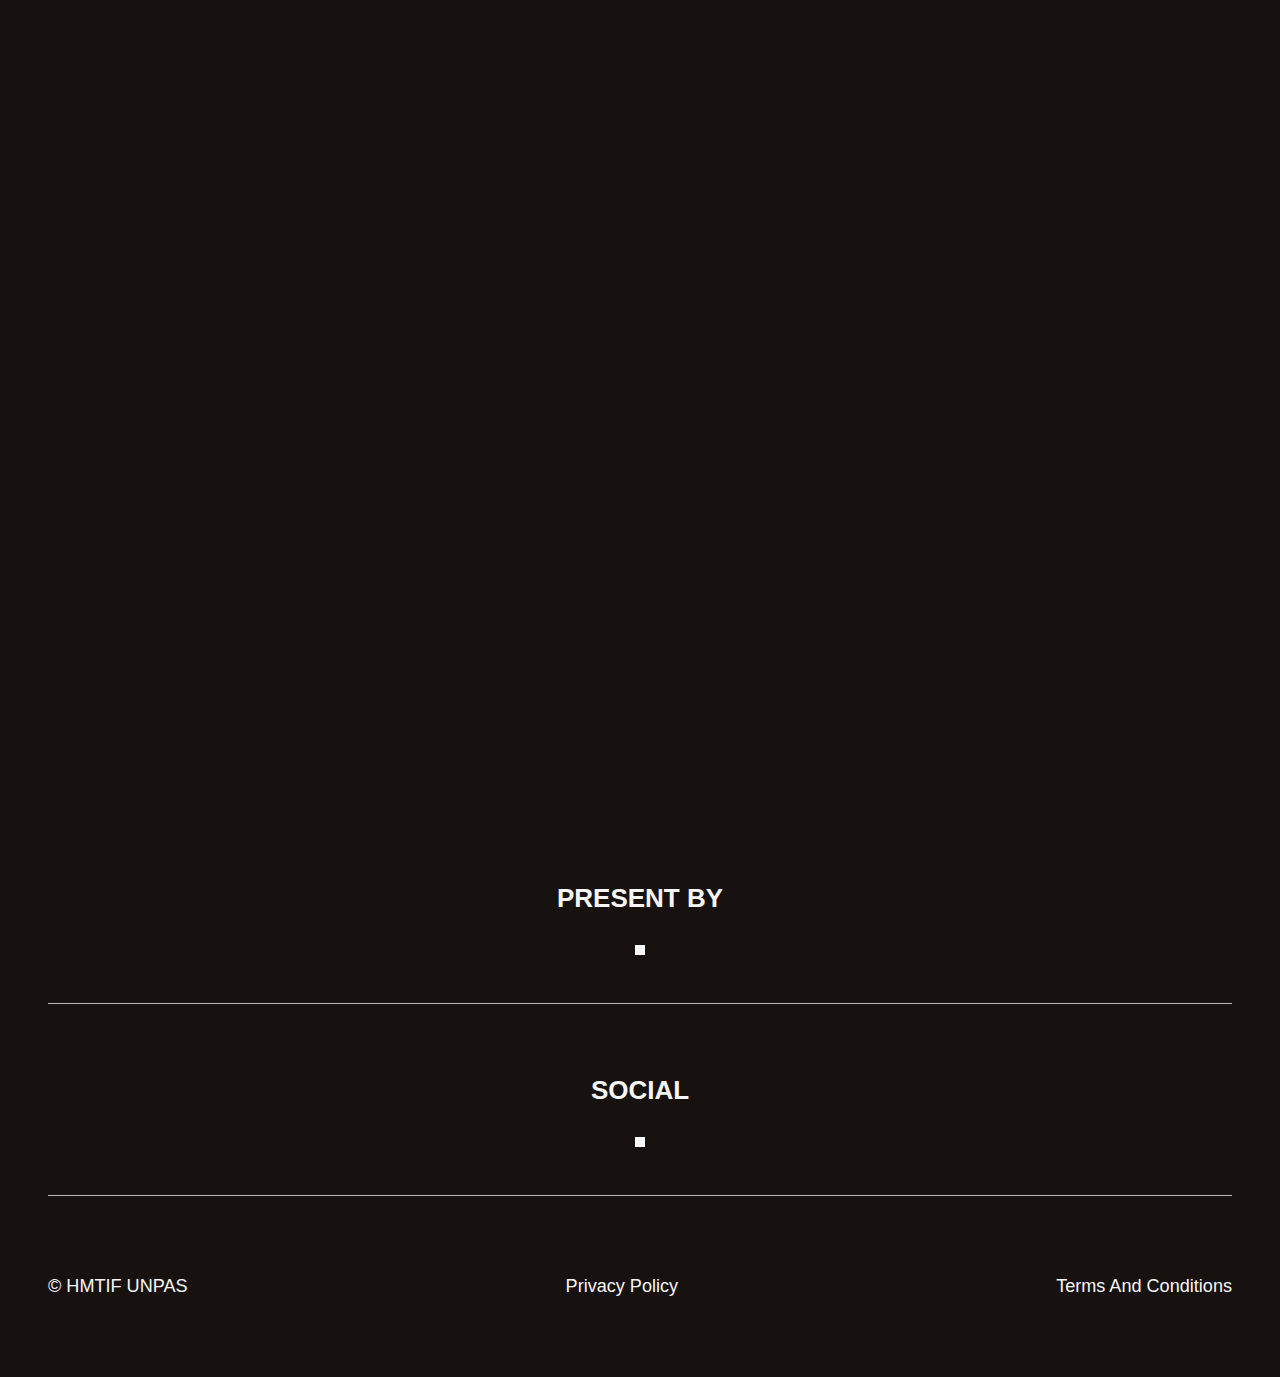
==== commit c43b8224: "clear #9" ====
--- a/index.html
+++ b/index.html
@@ -294,7 +294,7 @@
         <a href="index.html" data-tracker="nav-brand-link" aria-current="page" class="brand-link-wrapper w-nav-brand w--current"
           ><img src="assets/img/logo2.png" loading="eager" alt="" class="brand_image" />
           <div class="brand_divider"></div>
-          <div id="w-node-_973c1ebf-a823-bf44-f798-4f5f029a559c-029a559a" class="event-info">August 1-4, 2024<br />Setiabudi | Kampus IV UNPAS<br /></div
+          <div id="w-node-_973c1ebf-a823-bf44-f798-4f5f029a559c-029a559a" class="event-info">25 Mei 2024<br />Setiabudi | Kampus IV UNPAS<br /></div
         ></a>
       </div>
       <div data-animation="over-left" class="navbar w-nav" data-easing2="ease" data-easing="ease" data-collapse="all" role="banner" data-no-scroll="1" data-duration="400" id="header">
@@ -697,7 +697,7 @@
             <a href="index.html" data-tracker="nav-brand-link" aria-current="page" class="brand-link-wrapper w-nav-brand w--current"
               ><img src="assets/img/logo2.png" loading="eager" alt="" class="brand_image" />
               <div class="brand_divider"></div>
-              <div id="w-node-_973c1ebf-a823-bf44-f798-4f5f029a559c-029a559a" class="event-info">August 1-4, 2024<br />Setiabudi | Kampus IV UNPAS<br /></div
+              <div id="w-node-_973c1ebf-a823-bf44-f798-4f5f029a559c-029a559a" class="event-info">25 Mei 2024<br />Setiabudi | Kampus IV UNPAS<br /></div
             ></a>
           </div>
           <div class="nav_cta-wrap tablet-hide"><a id="header-primary-btn" data-tracker="nav-tickets-btn" href="page/ticket.html" class="button w-button">TICKETS</a></div>
@@ -1120,8 +1120,10 @@
                   <a data-tracker-partner-name="" href="#" class="partners-cms_link w-inline-block w-condition-invisible"><img loading="lazy" alt="Partners" src="" class="partners-cms_image w-dyn-bind-empty" /></a>
                 </div>
                 <div id="w-node-_758b52b7-41f8-a30f-4ff0-c81030ff215a-665b3bf7" role="listitem" class="partners-cms_logo-item w-dyn-item">
-                  <div class="partners-cms_heading-wrapper w-condition-invisible"><h3 class="partners-cms_heading">T-Mobile</h3></div>
-                  <a data-tracker-partner-name="" href="https://www.t-mobile.com/" target="_blank" class="partners-cms_link w-inline-block"><img loading="lazy" alt="T-Mobile" src="assets/img/logo-hmtif.png" class="partners-cms_image" /></a>
+                  <div class="partners-cms_heading-wrapper w-condition-invisible"><h3 class="partners-cms_heading">HMTIF UNPAS</h3></div>
+                  <a data-tracker-partner-name="" href="https://instagram.com/hmtifunpas" target="_blank" class="partners-cms_link w-inline-block"
+                    ><img loading="lazy" alt="T-Mobile" src="assets/img/logo-hmtif.png" class="partners-cms_image"
+                  /></a>
                 </div>
 
                 <!-- 
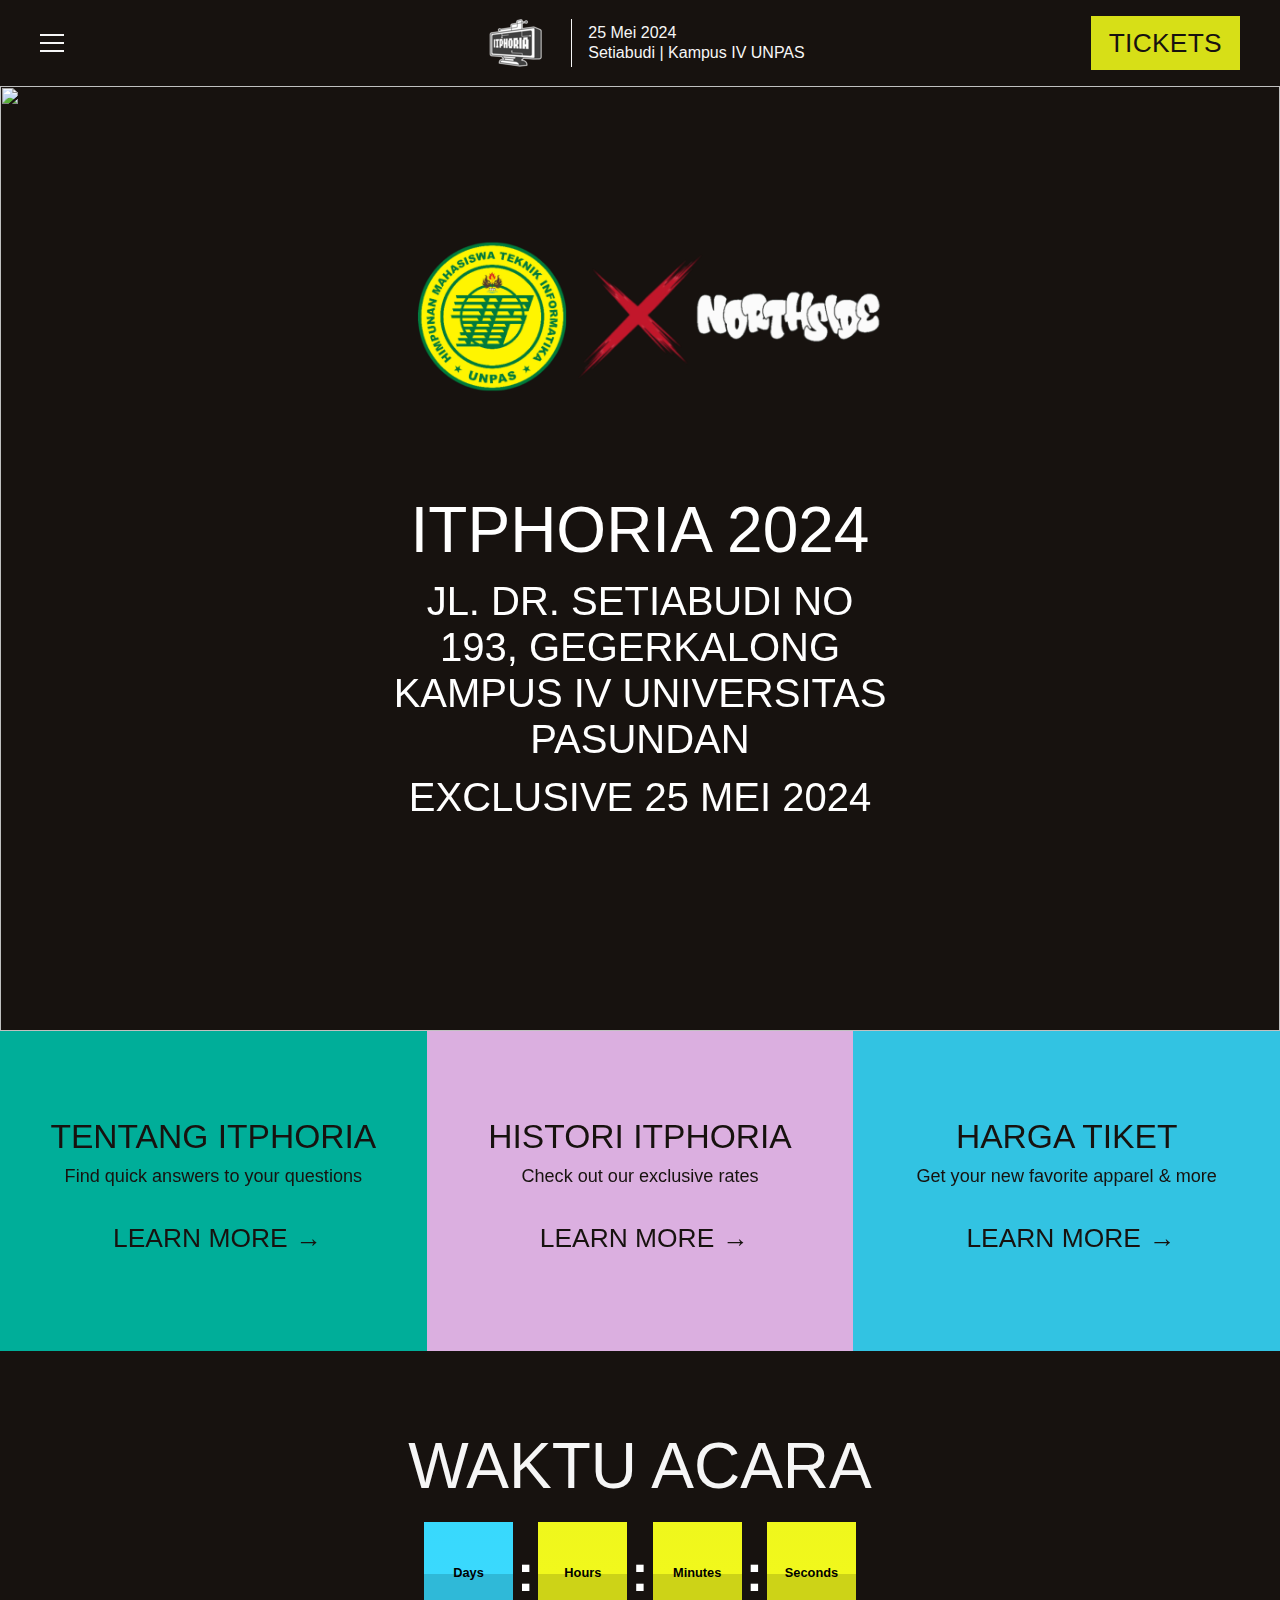
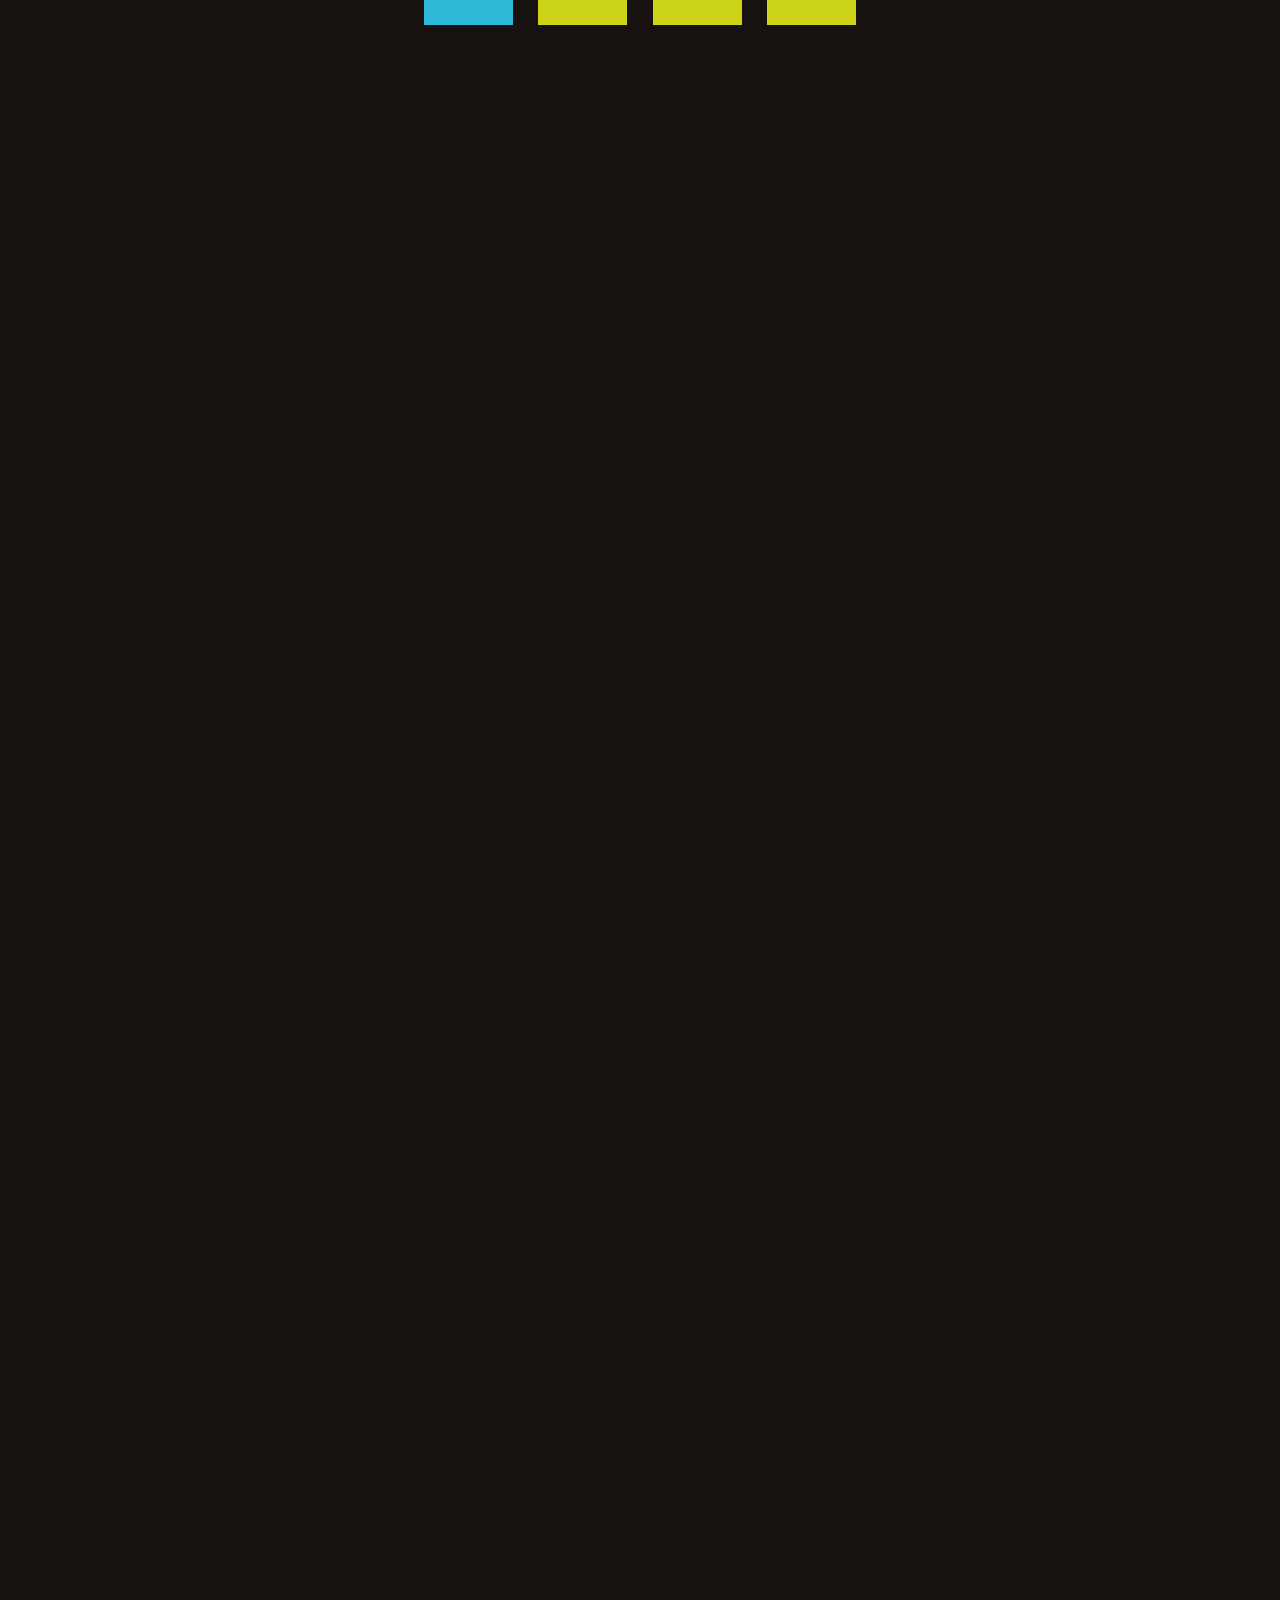
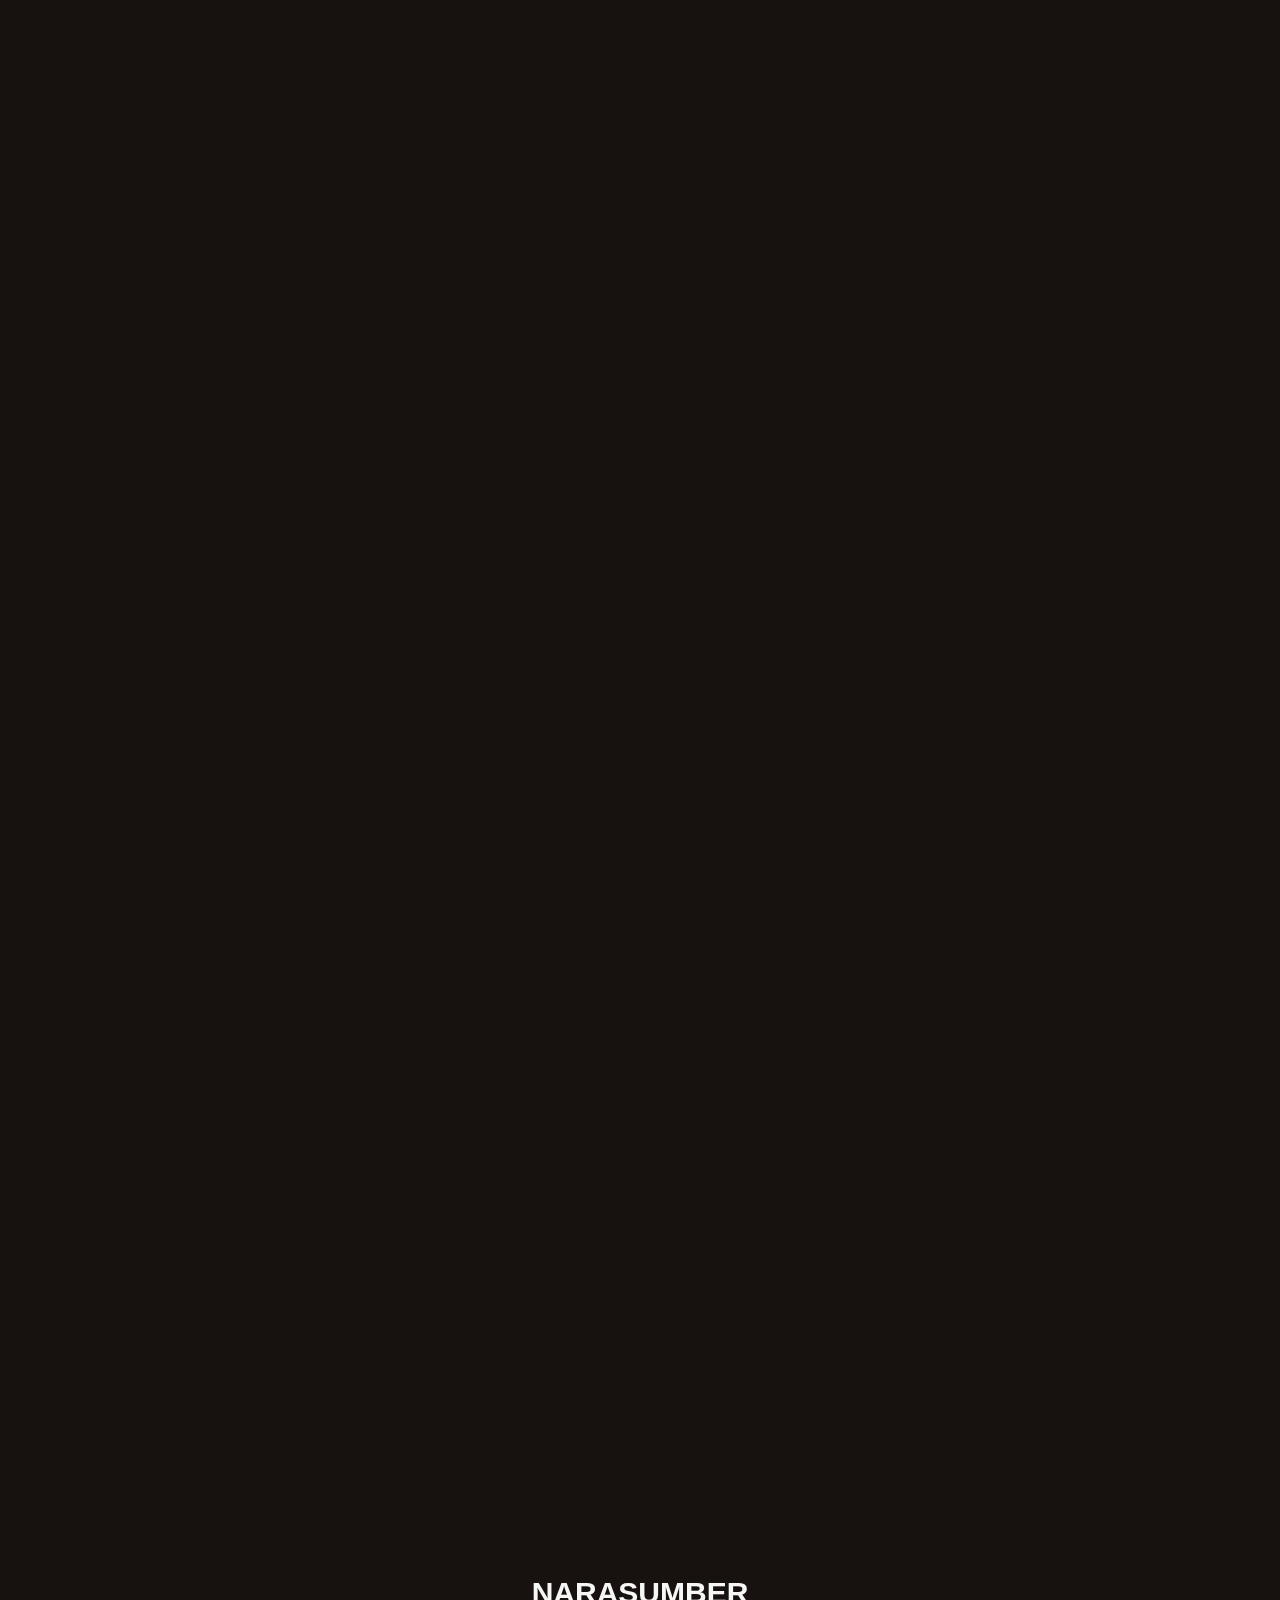
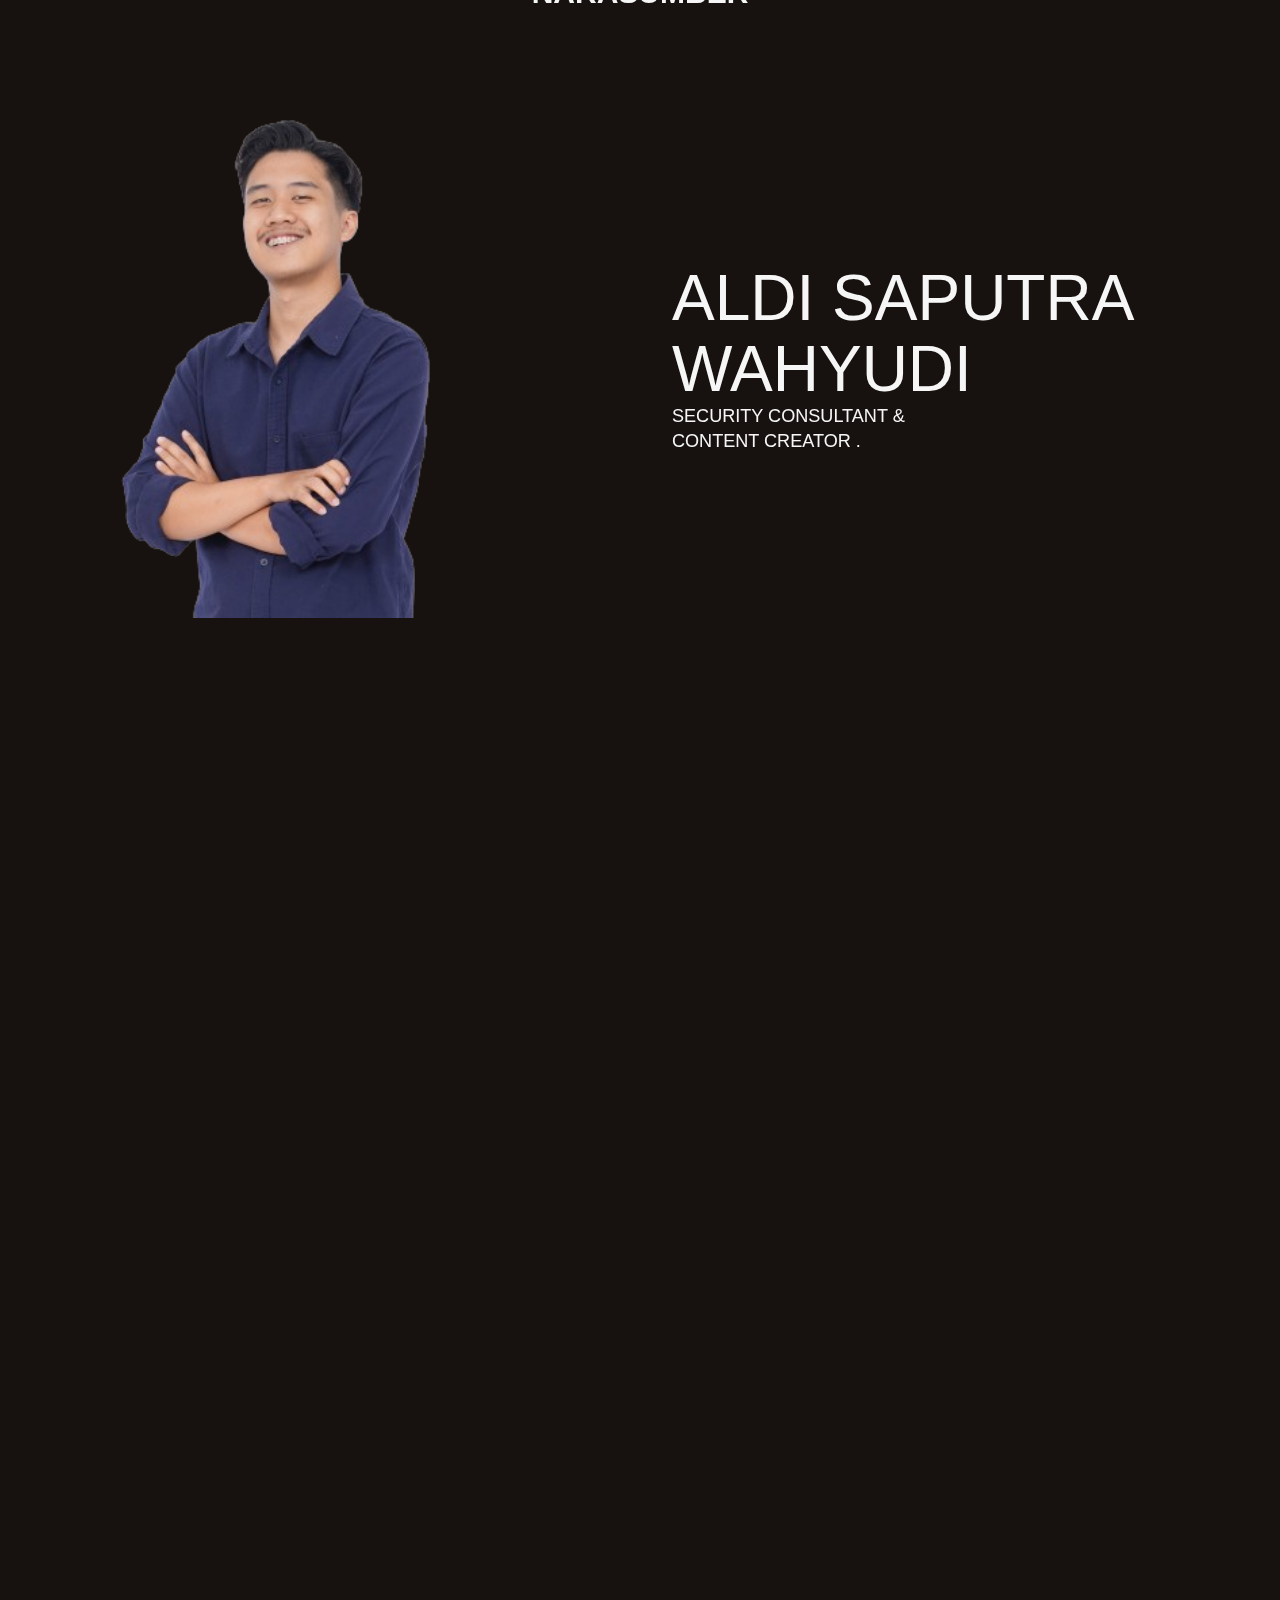
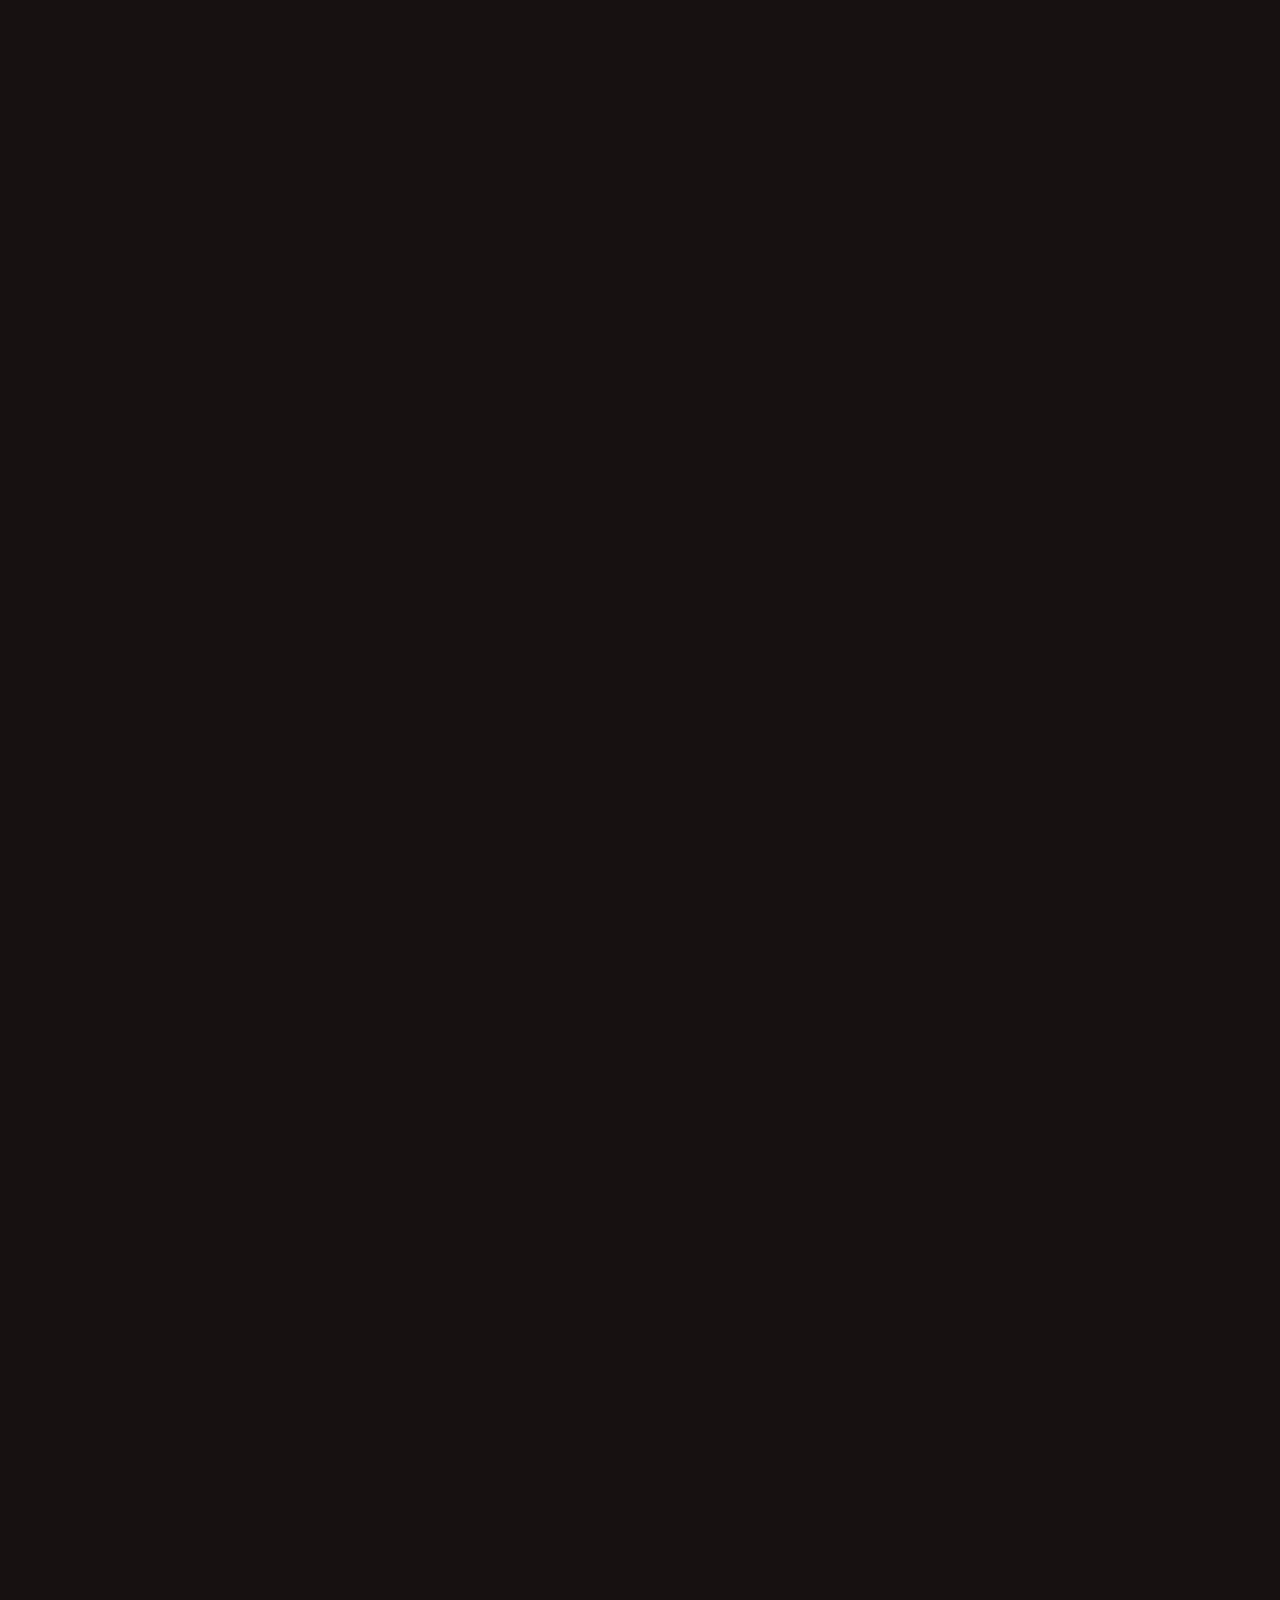
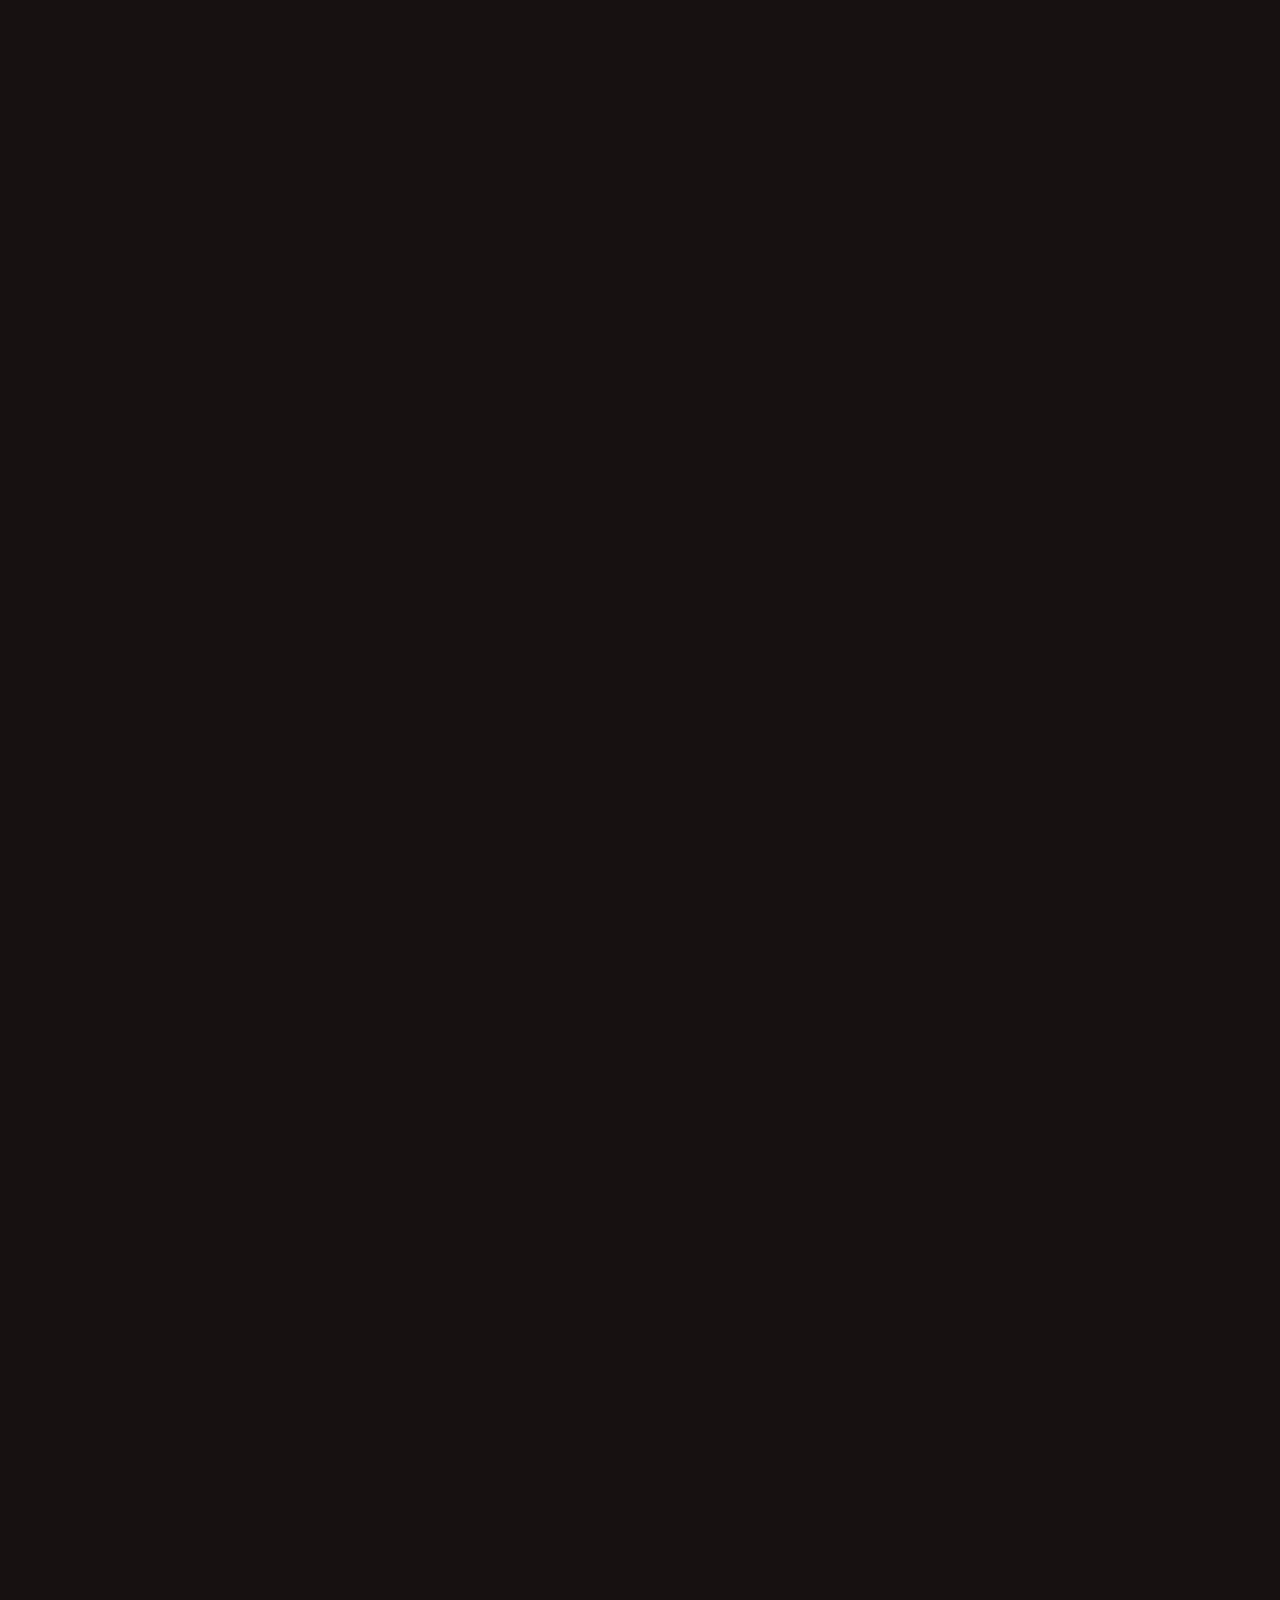
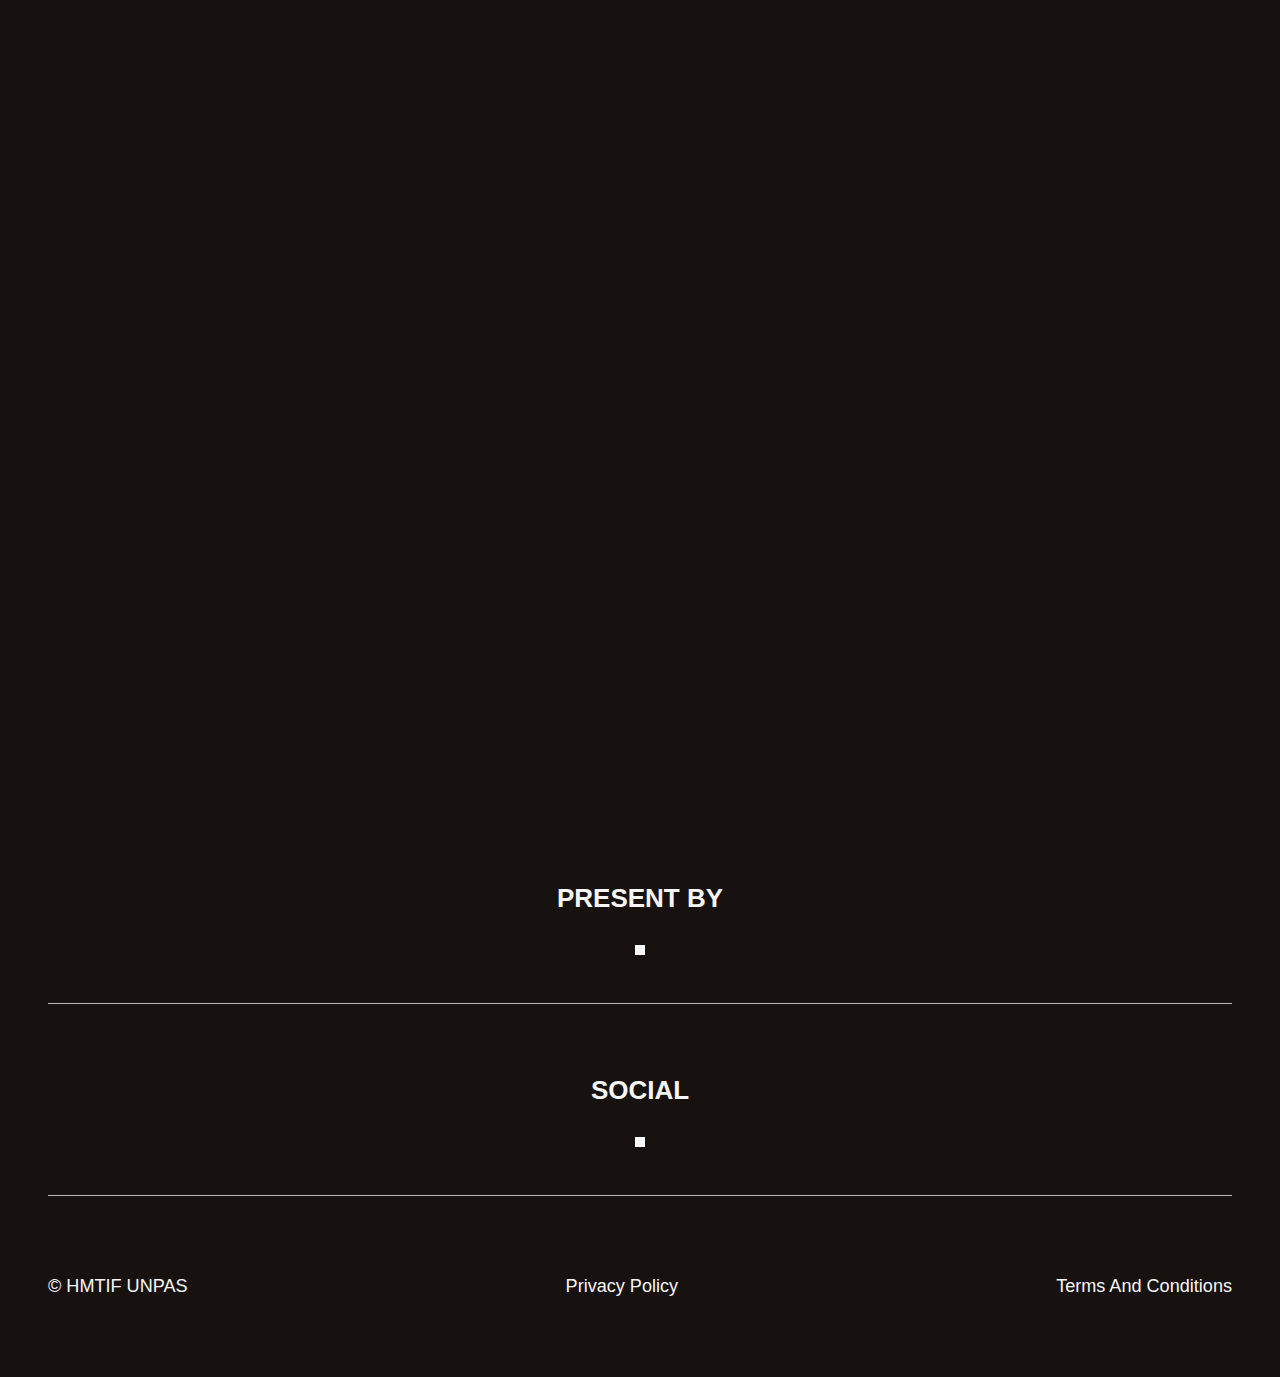
==== commit 3e453e0f: "clear#10" ====
--- a/index.html
+++ b/index.html
@@ -757,7 +757,7 @@
                             Jl. Dr. Setiabudi No 193, Gegerkalong <br />
                             Kampus IV Universitas Pasundan
                           </h2>
-                          <p class="heading-l">exclusive 25 mei 2024</p>
+                          <p class="heading-l text-center">exclusive 25 mei 2024</p>
                         </div>
                         <div data-alignment="left" class="hero-billboard-cms_inner-wrap">
                           <!-- <div class="hero-billroard-cms_cta-rt w-richtext">
